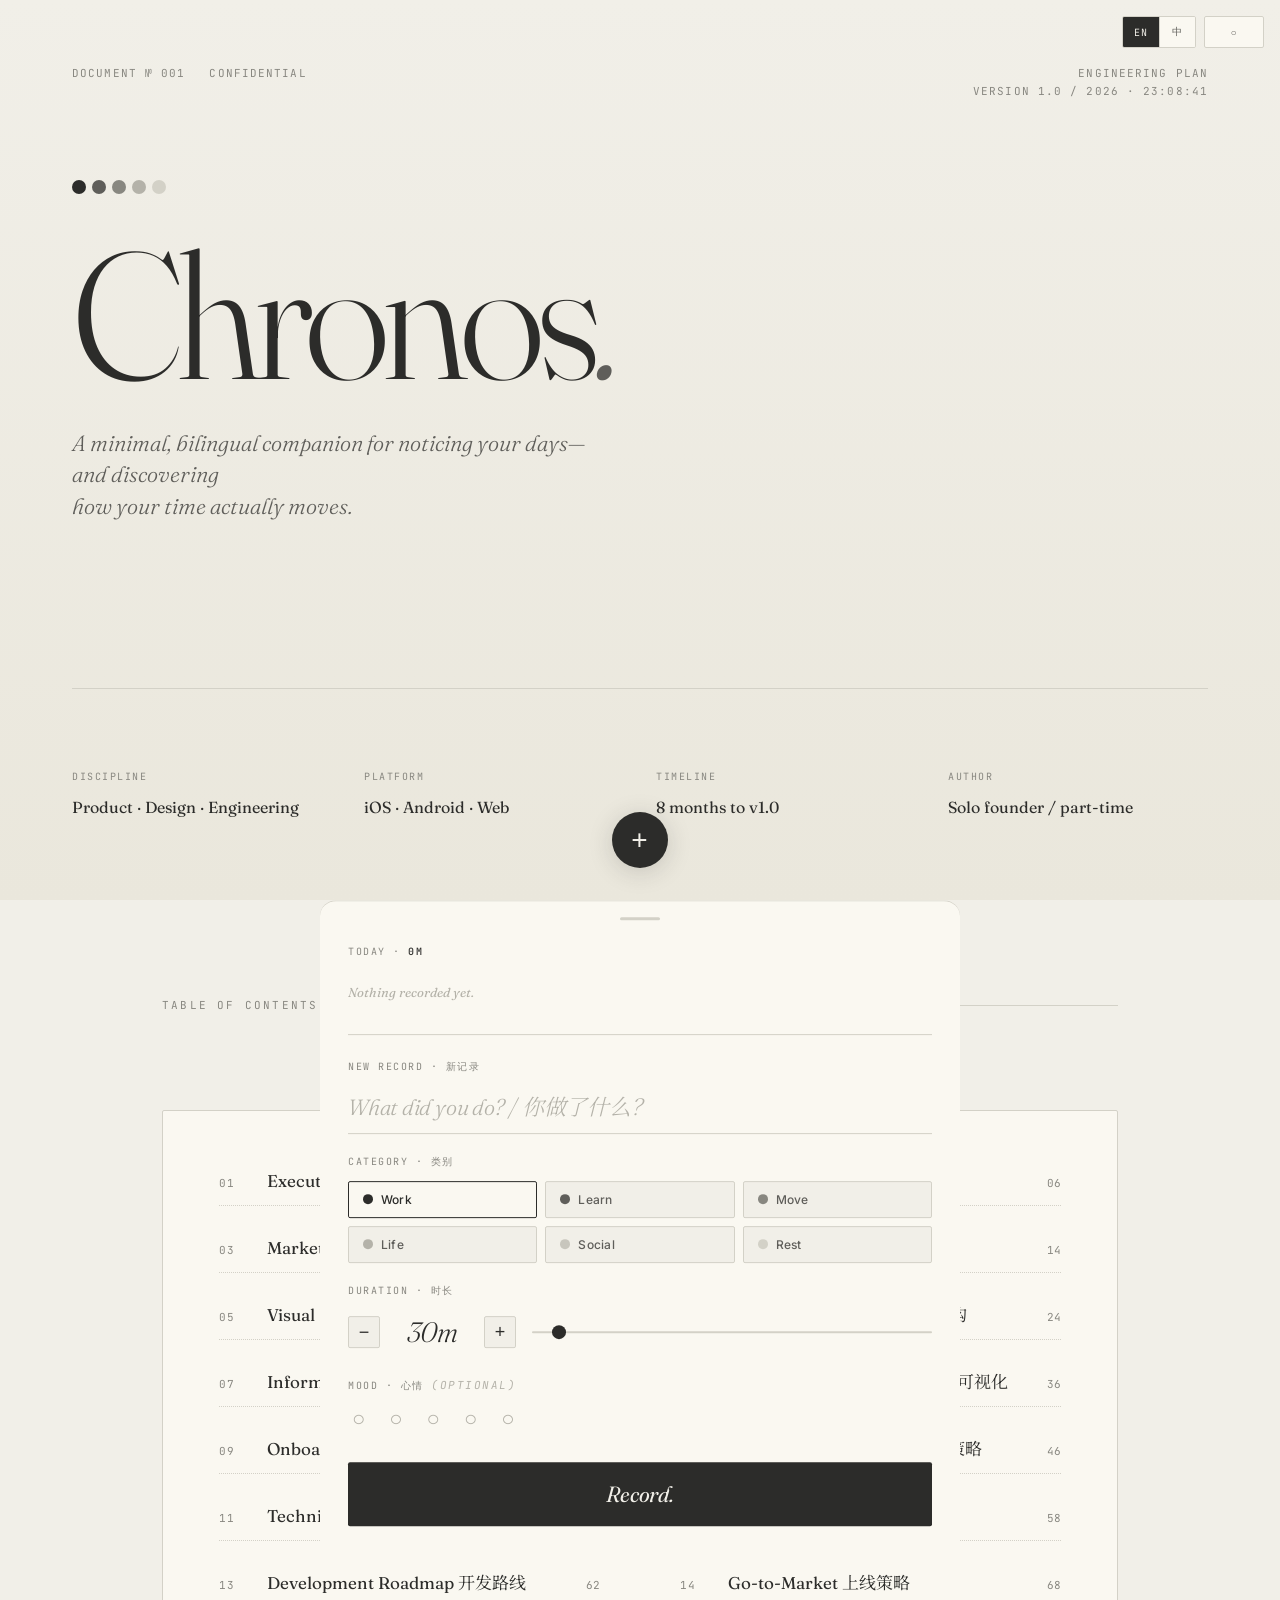
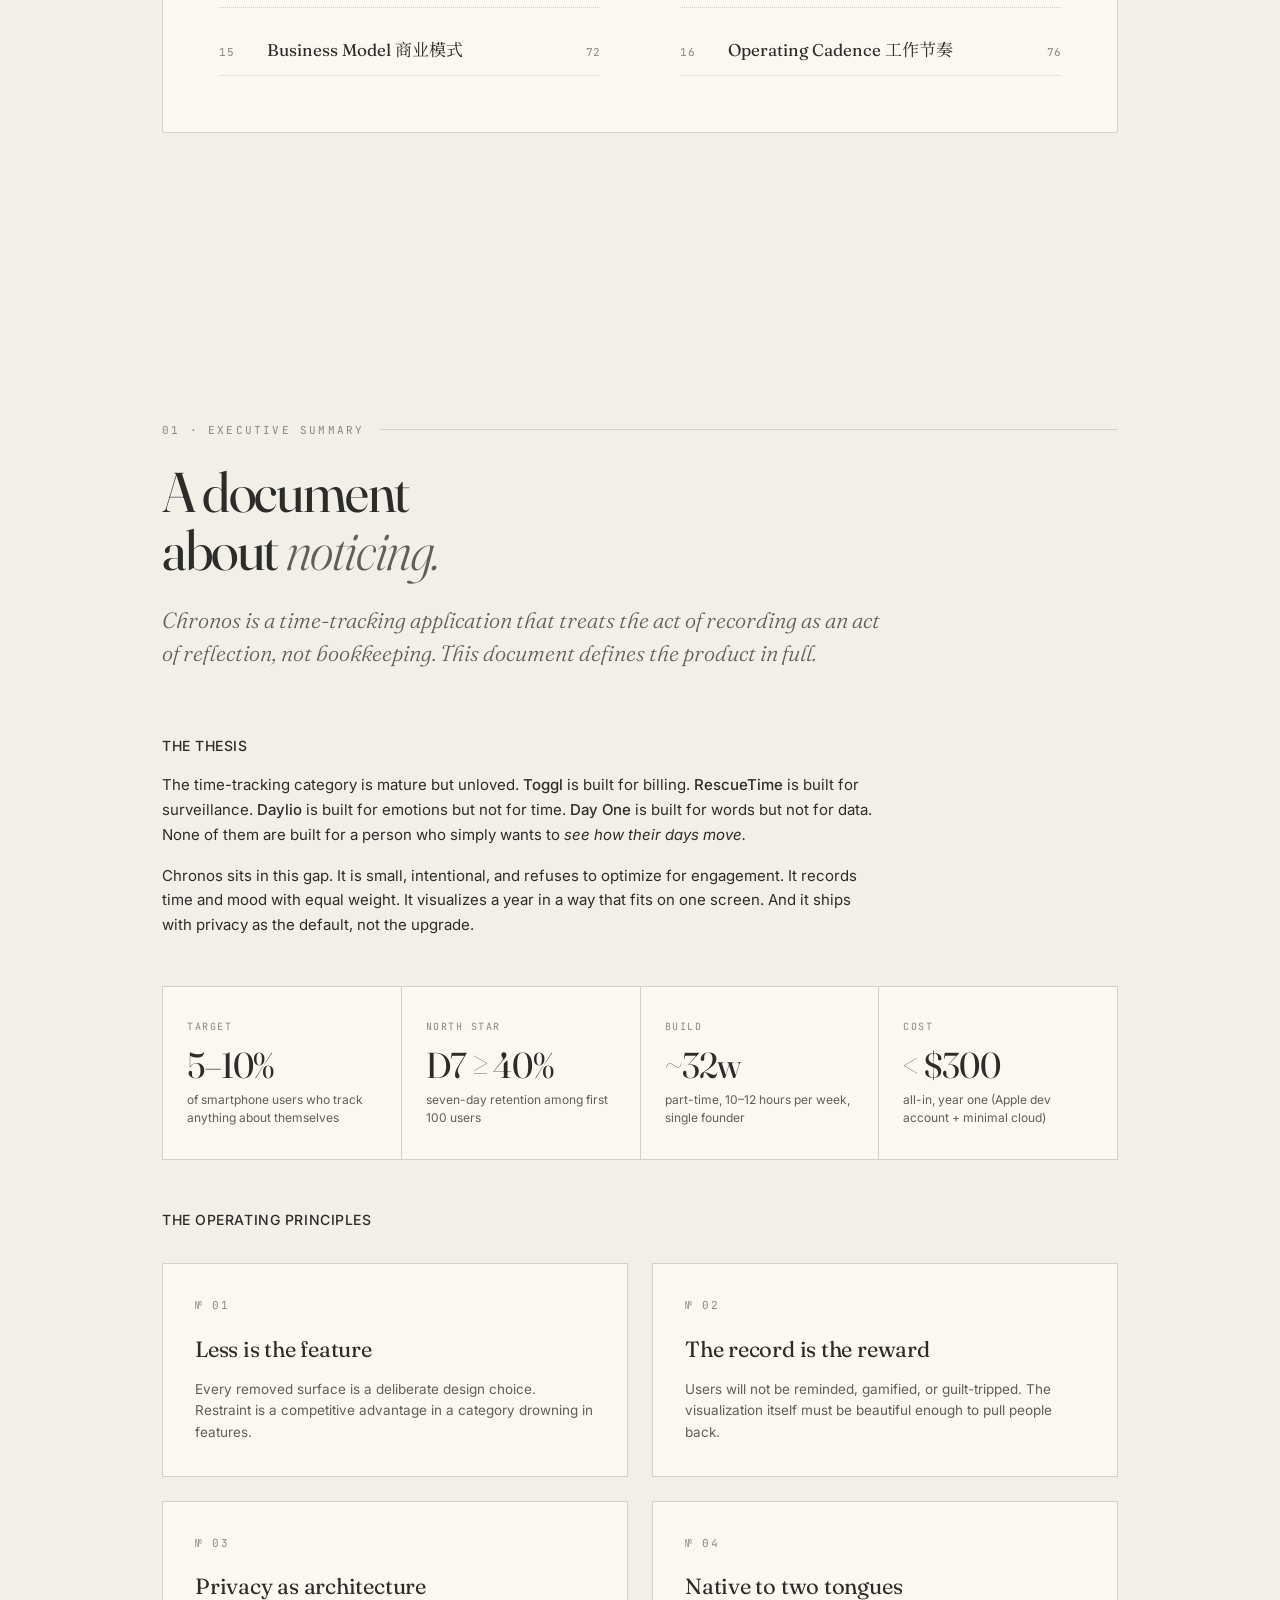
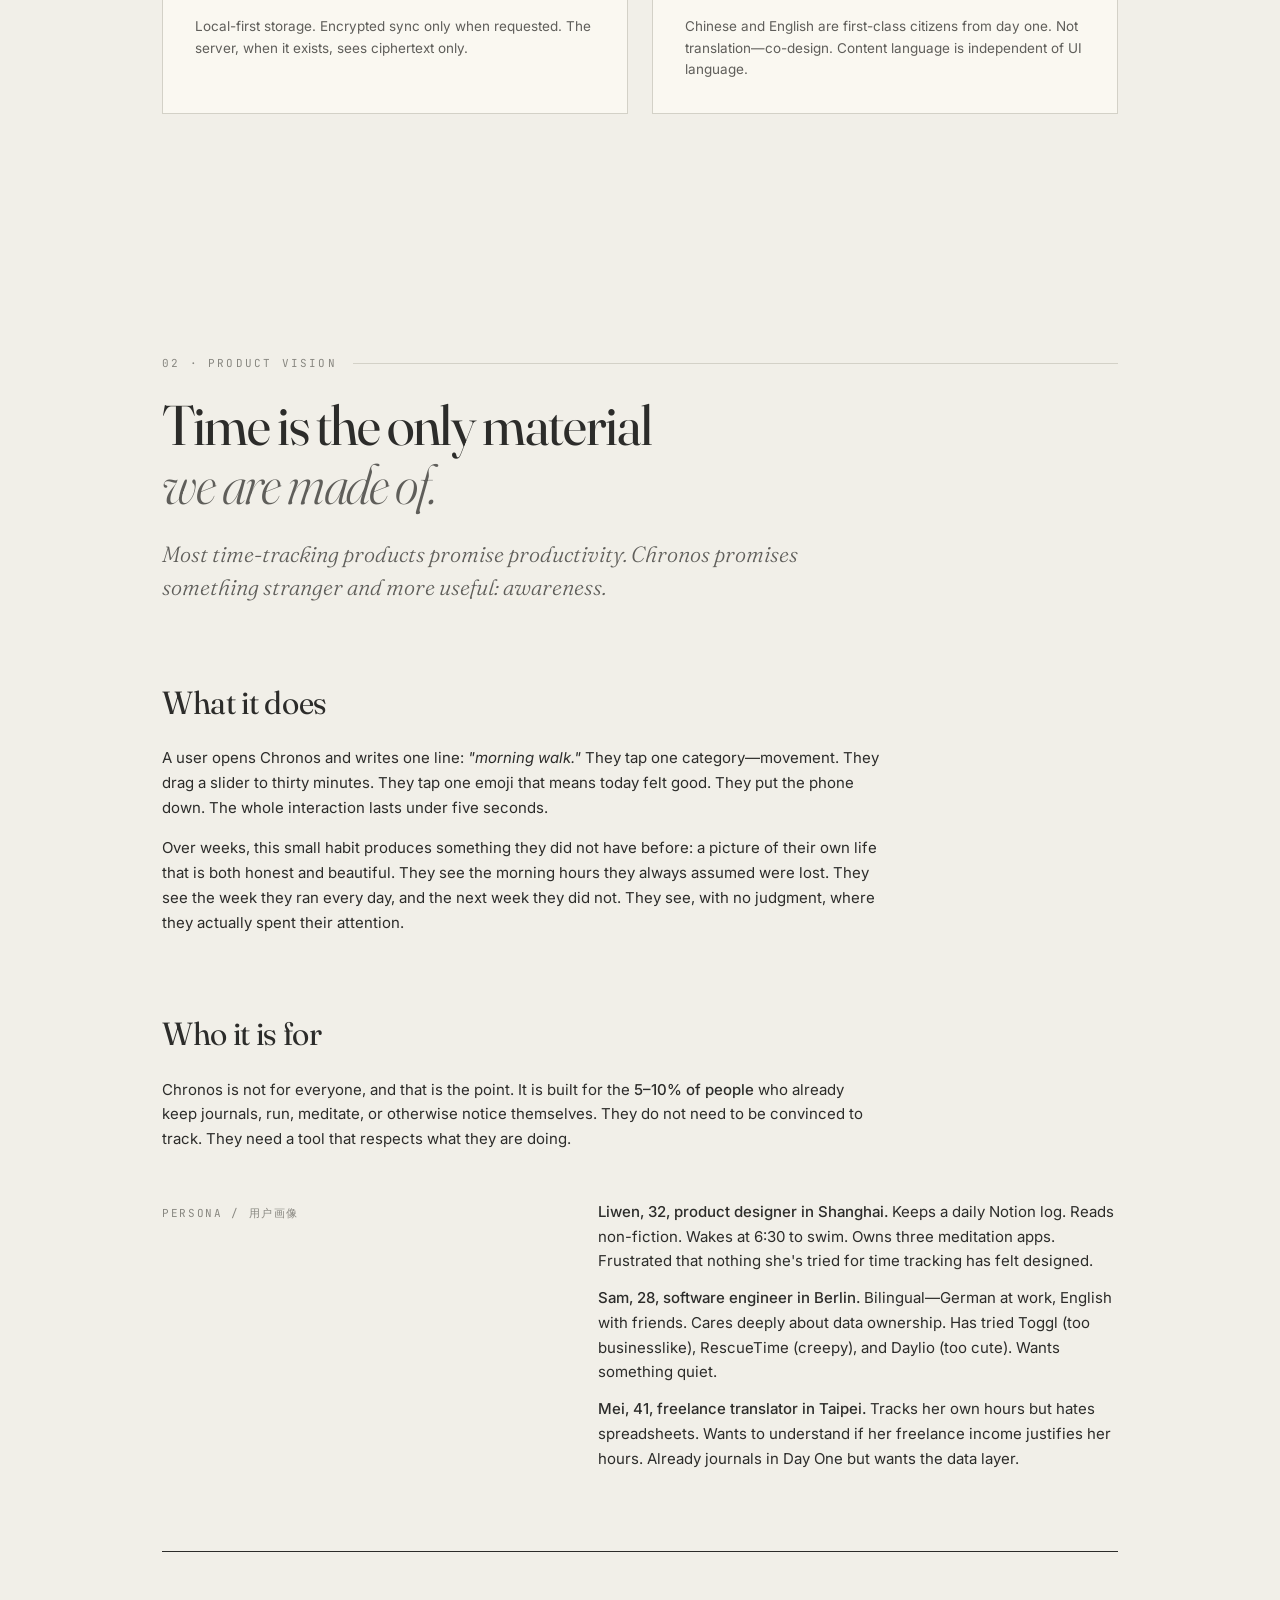
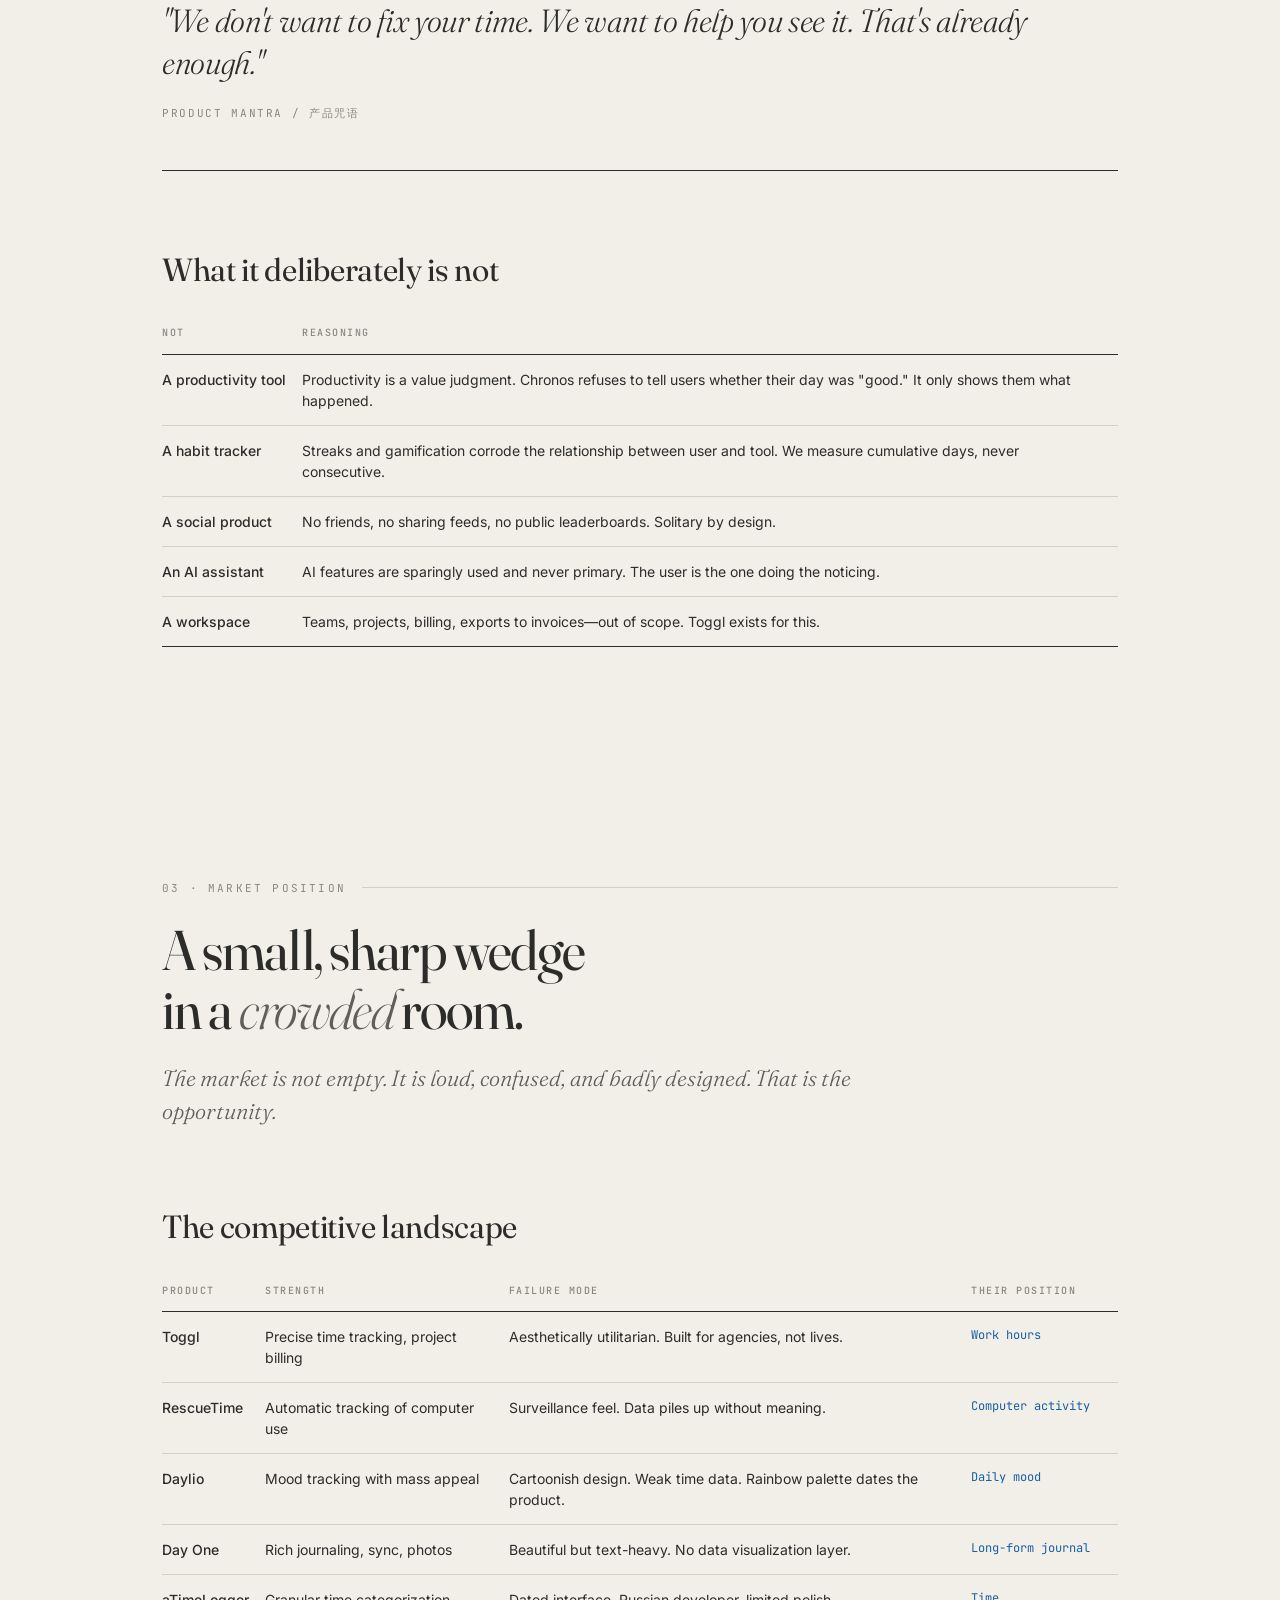
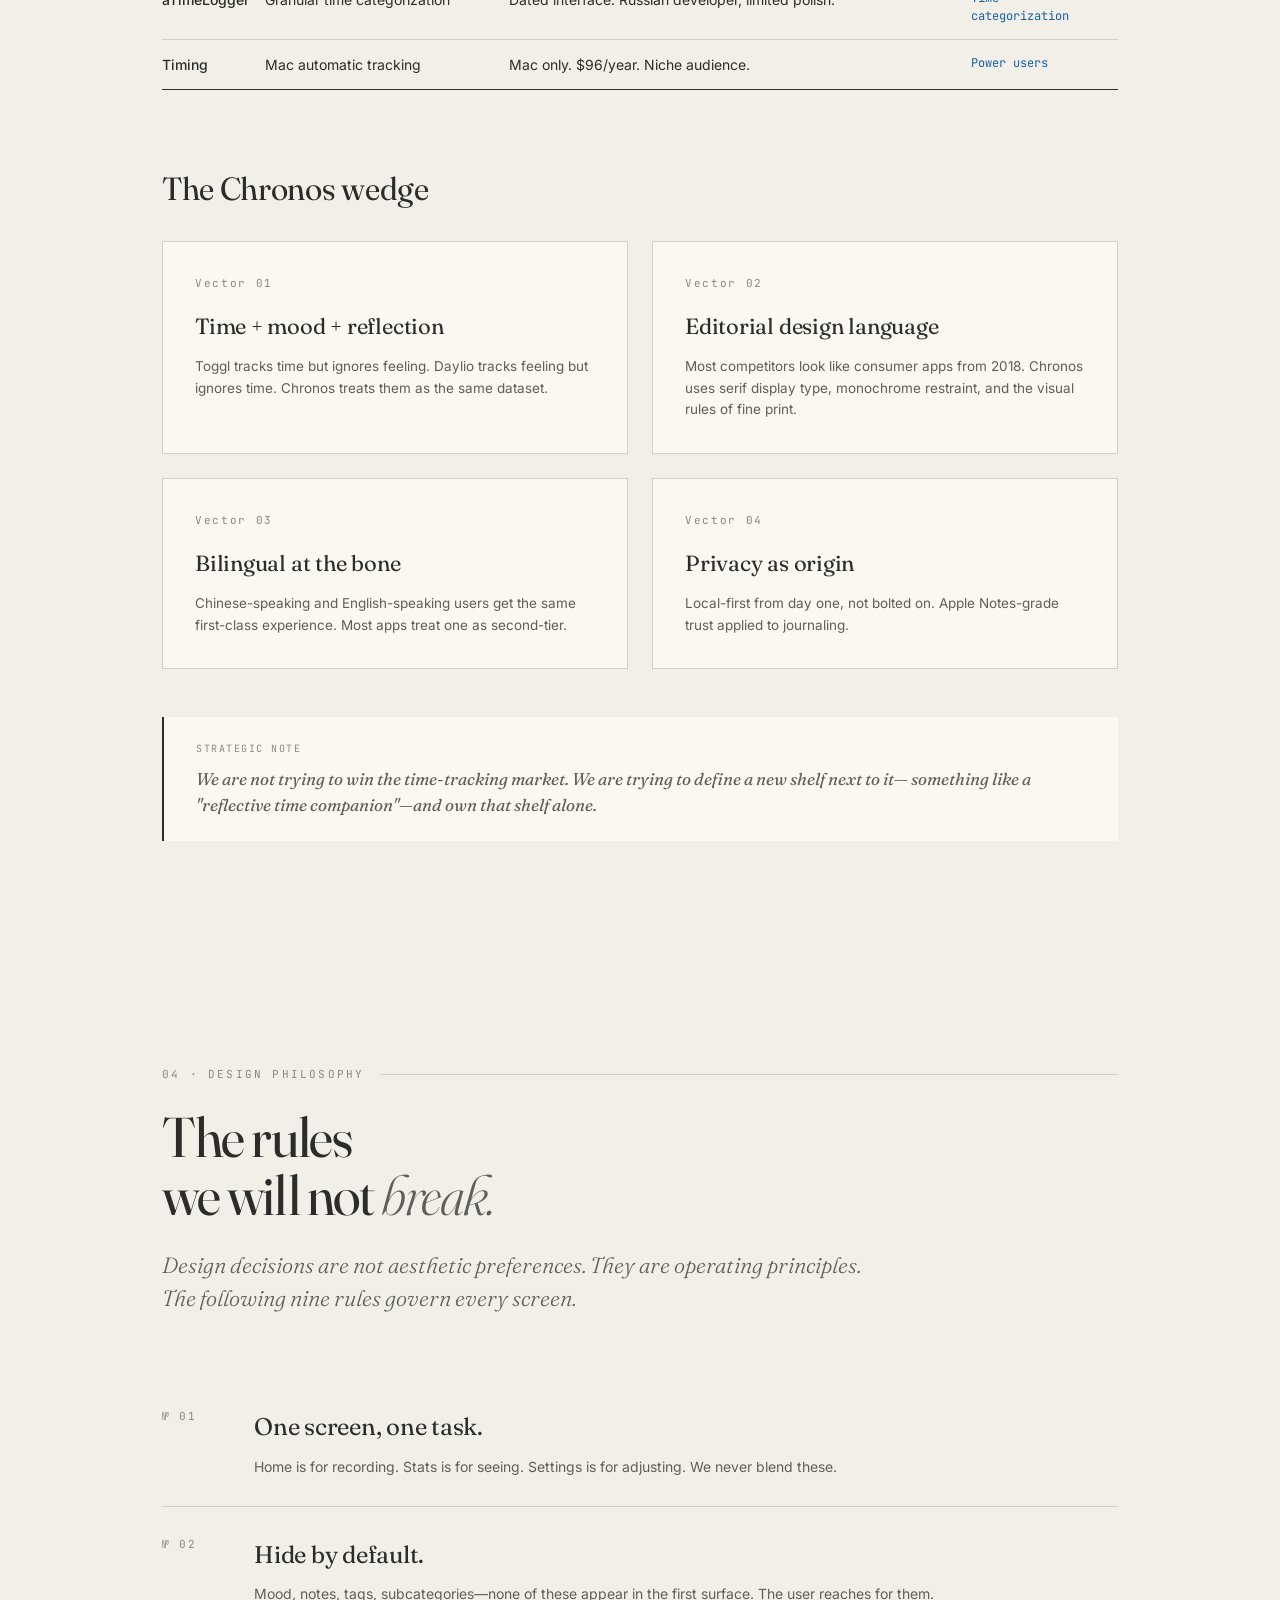
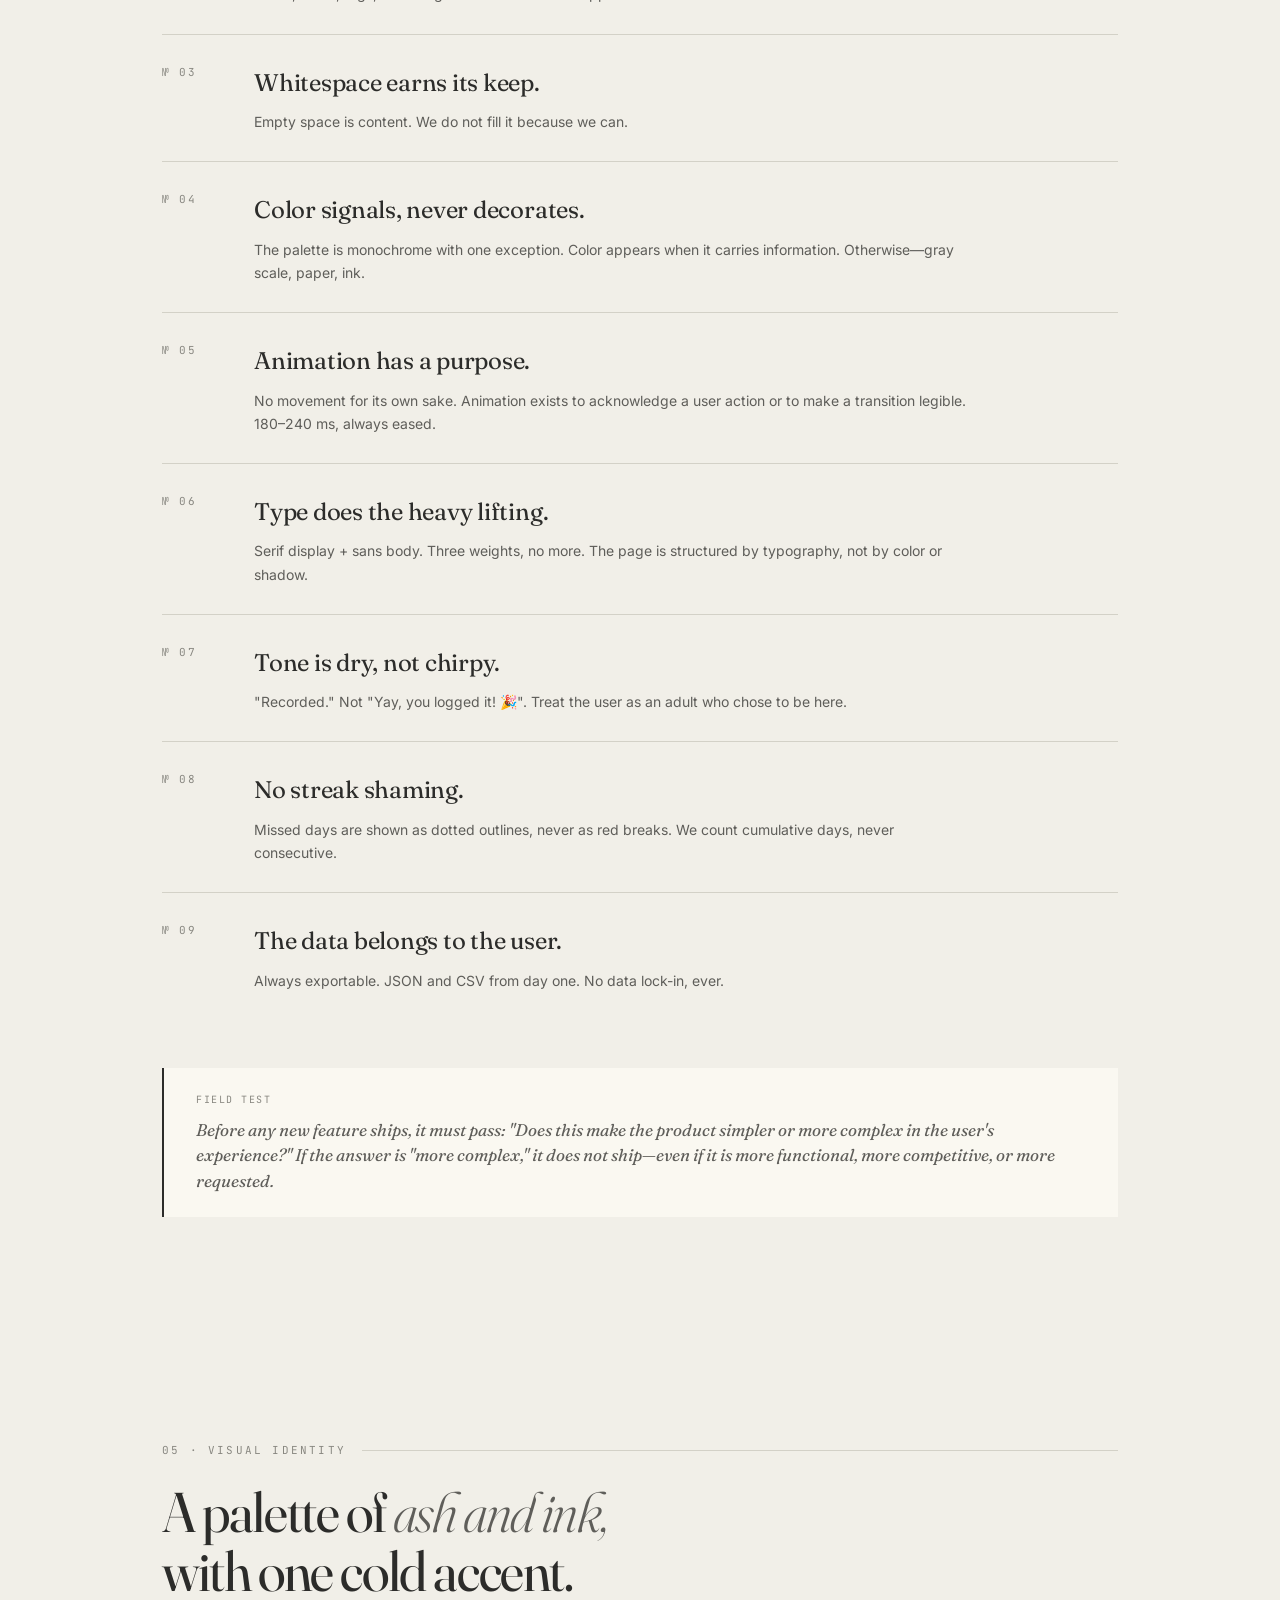
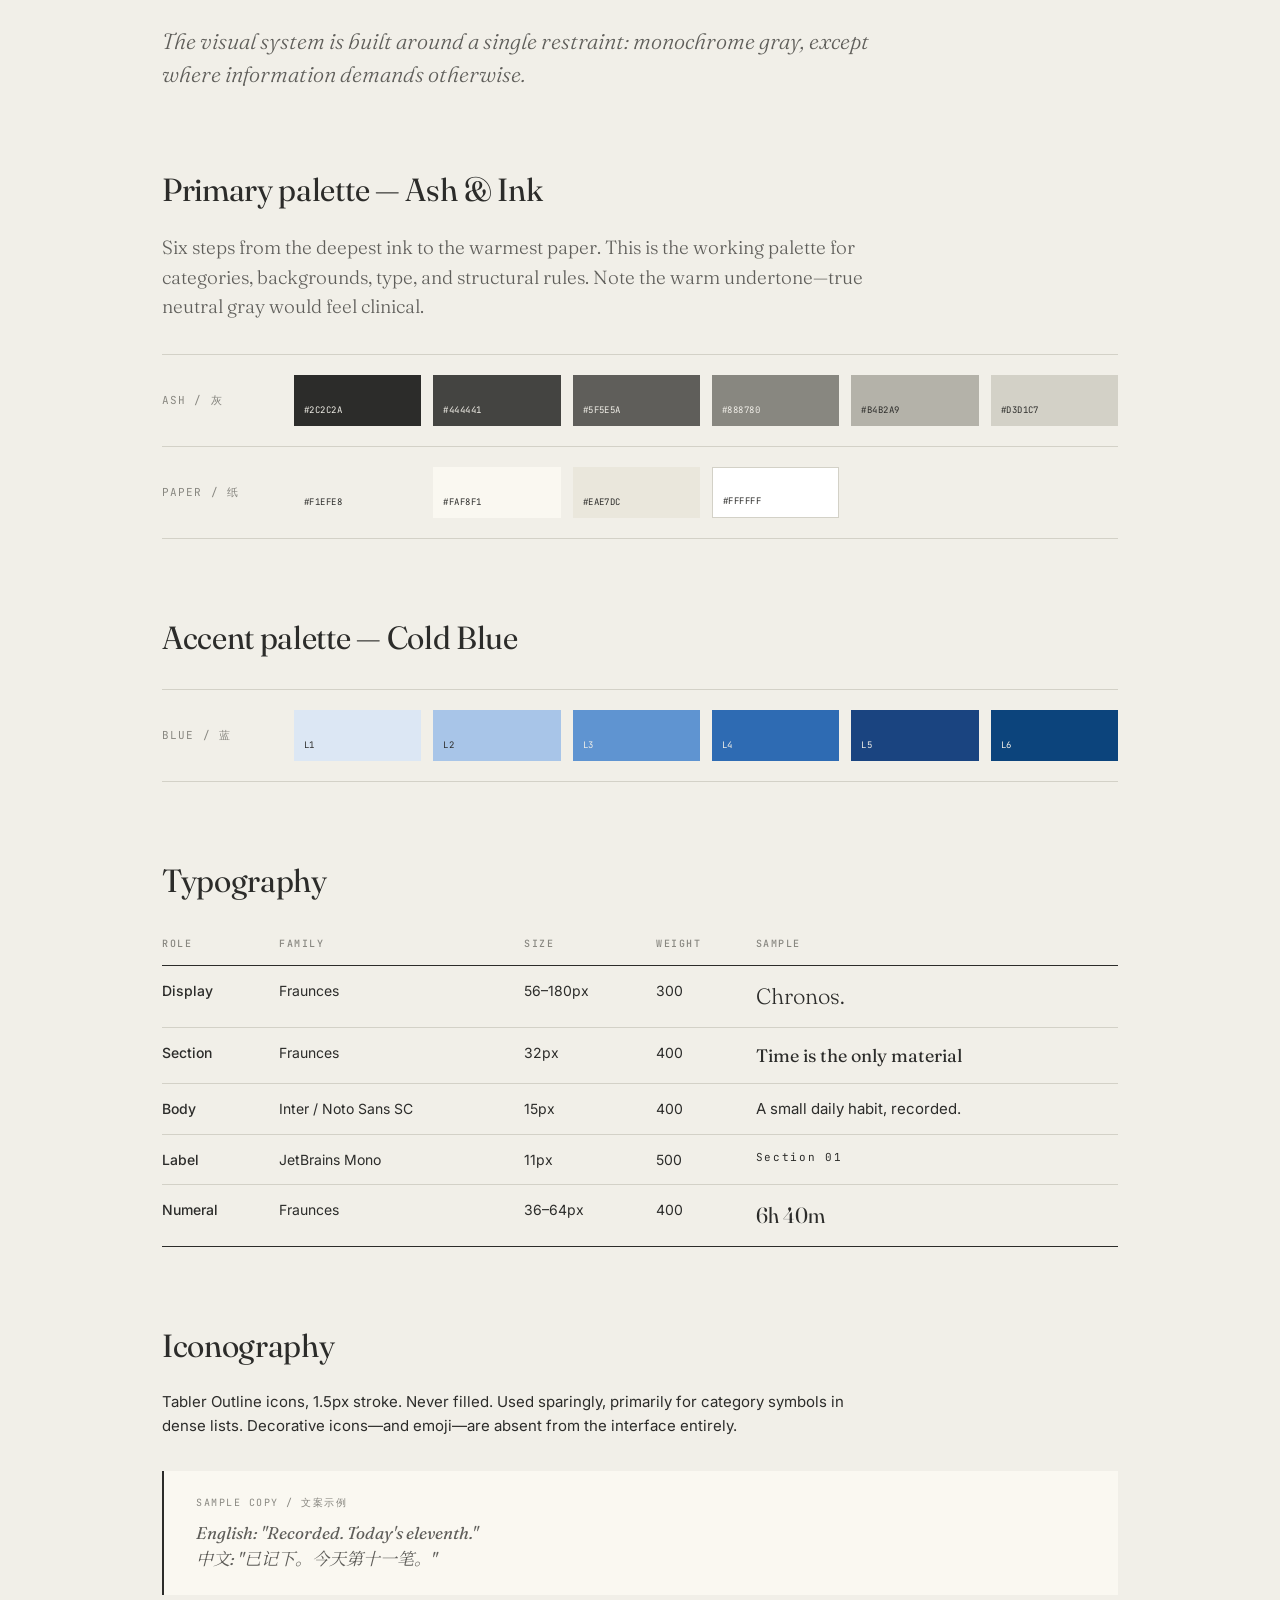
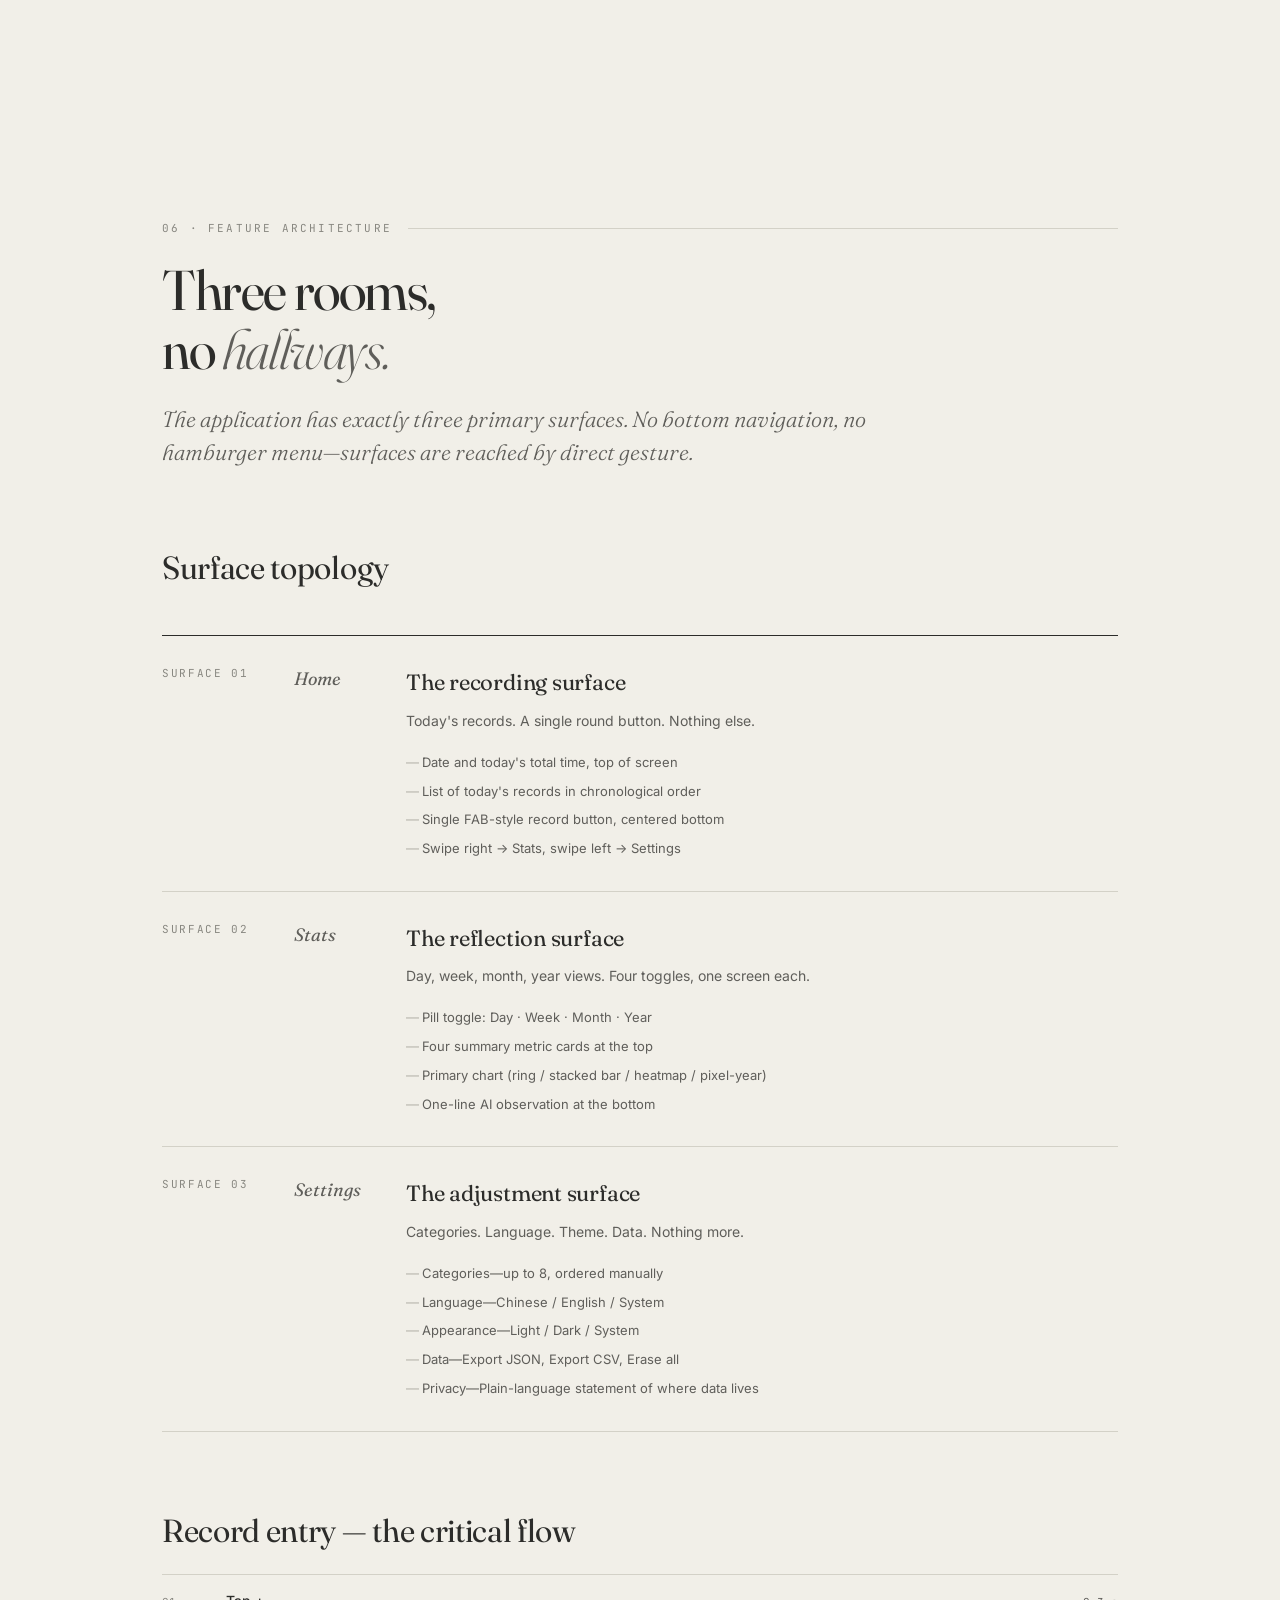
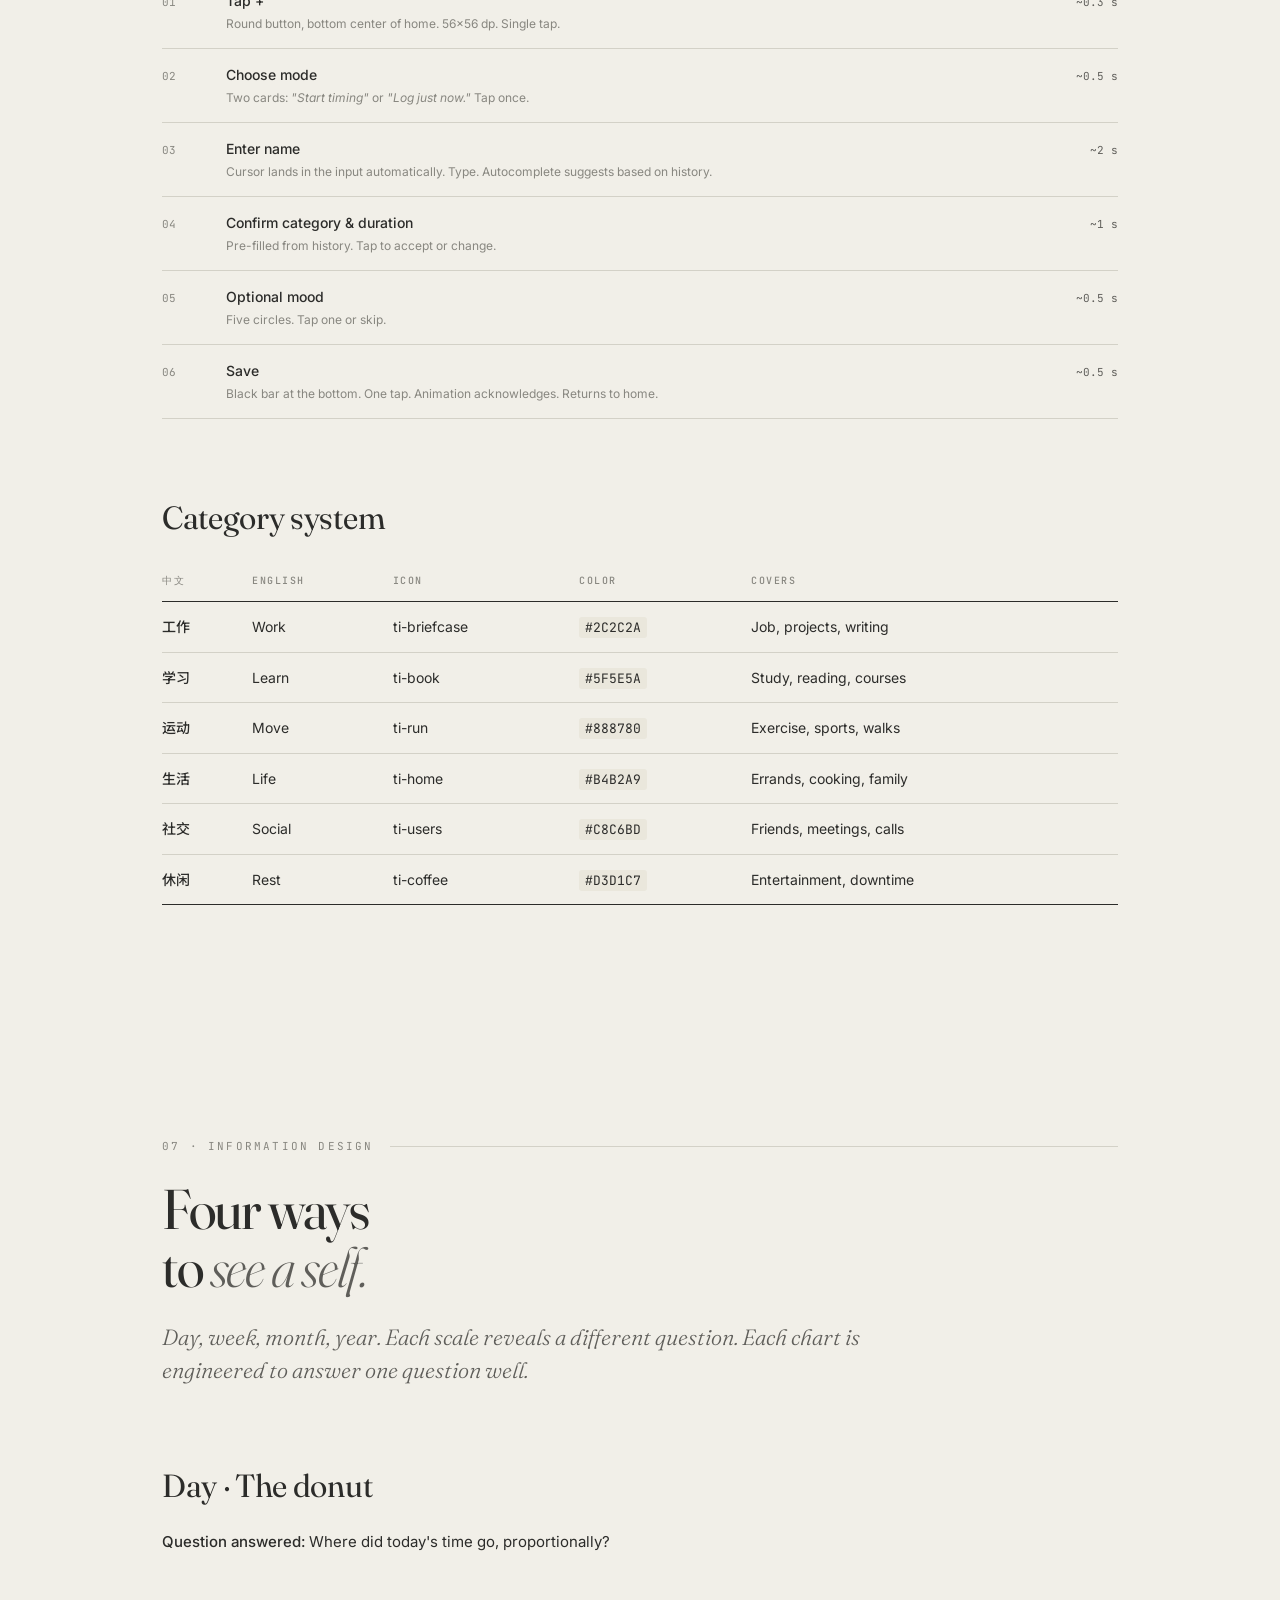
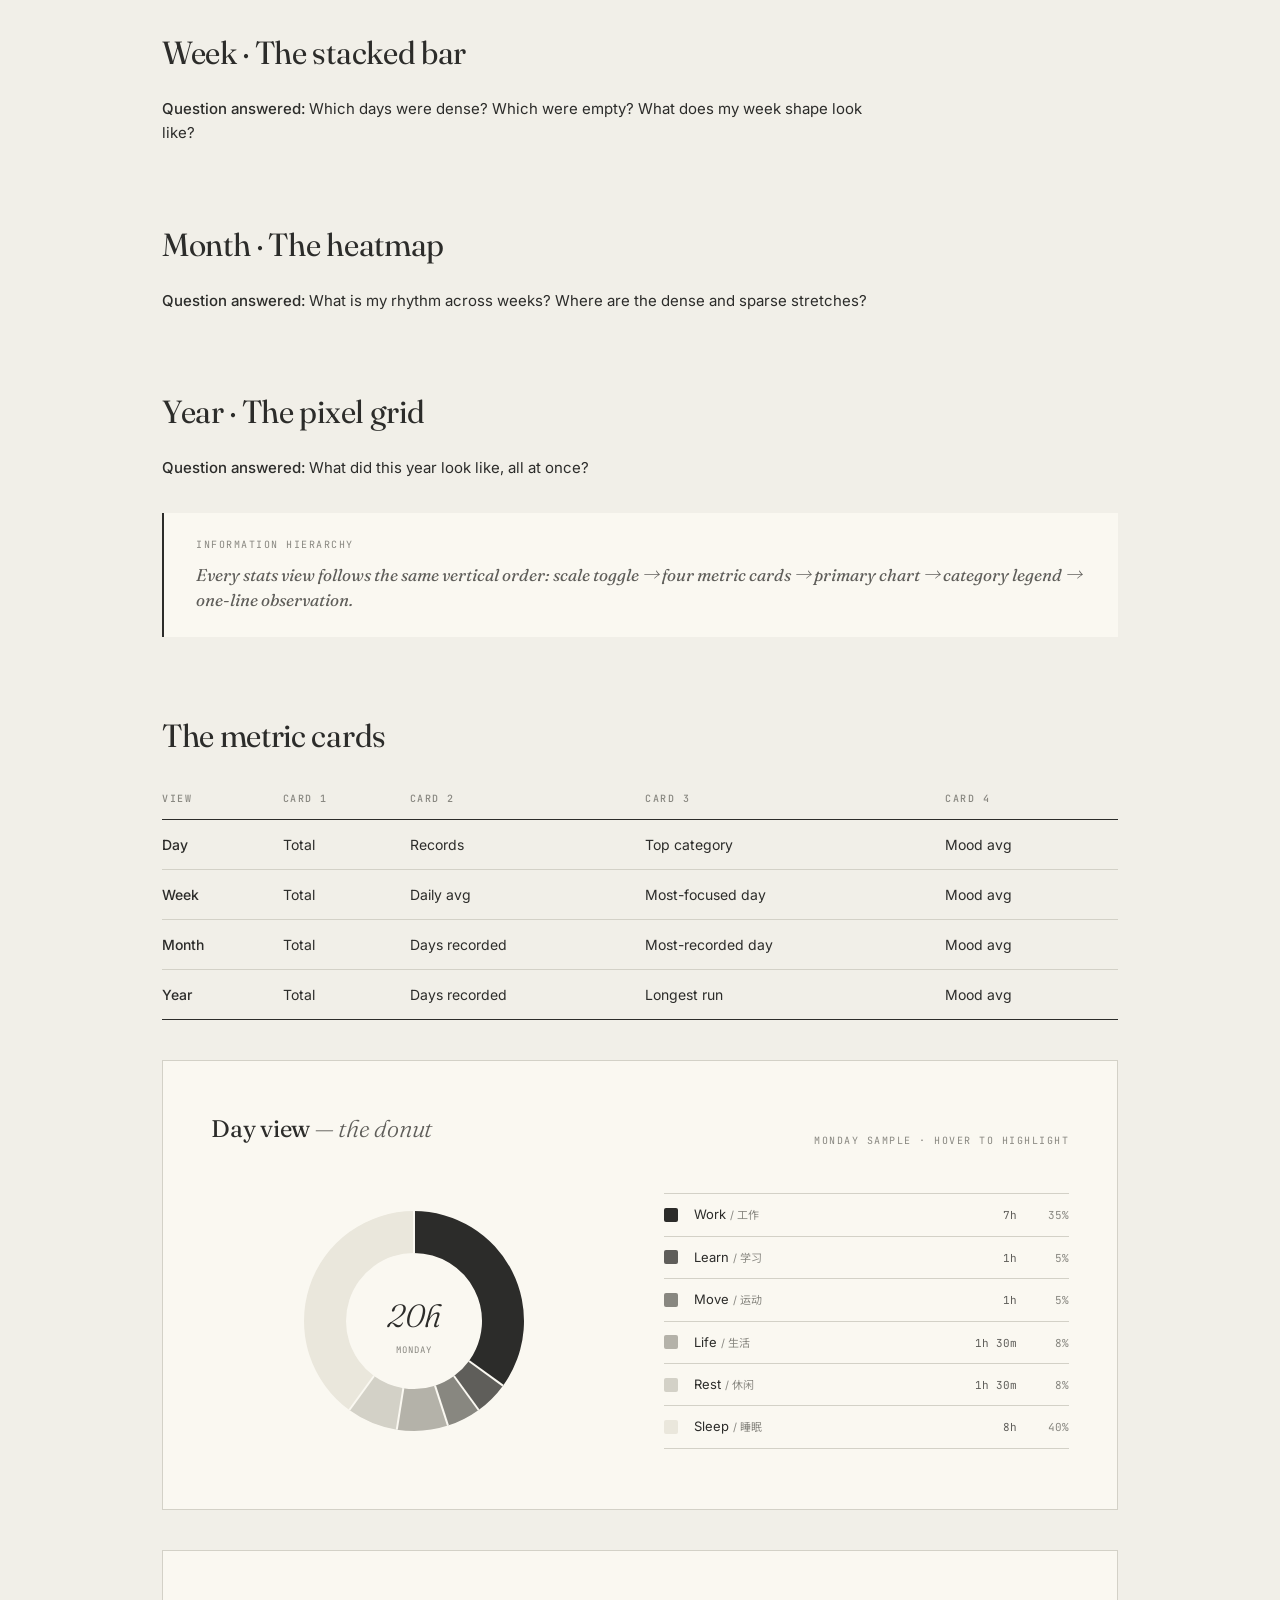
==== chronos.html @ 878e3fd8 "Fix language toggle; add functional time recording system Language toggle: - Replace onclick attribu" ====
<!DOCTYPE html>
<html lang="zh-CN">
<head>
<meta charset="UTF-8">
<meta name="viewport" content="width=device-width, initial-scale=1.0">
<title>Chronos · Engineering Plan</title>
<link rel="preconnect" href="https://fonts.googleapis.com">
<link rel="preconnect" href="https://fonts.gstatic.com" crossorigin>
<link href="https://fonts.googleapis.com/css2?family=Fraunces:ital,opsz,wght@0,9..144,300;0,9..144,400;0,9..144,500;0,9..144,600;1,9..144,300&family=Inter:wght@300;400;500;600&family=JetBrains+Mono:wght@400;500&family=Noto+Serif+SC:wght@300;400;500;600&family=Noto+Sans+SC:wght@300;400;500;600&display=swap" rel="stylesheet">
<style>
:root {
  --bg: #F1EFE8;
  --bg-deep: #EAE7DC;
  --paper: #FAF8F1;
  --ink: #2C2C2A;
  --ink-soft: #5F5E5A;
  --ink-mute: #888780;
  --ink-faint: #B4B2A9;
  --rule: #D3D1C7;
  --accent-blue: #185FA5;
  --accent-blue-soft: #DCE7F4;
  --accent-blue-mid: #5F94D1;
  --accent-blue-deep: #0C447C;

  --cat-1: #2C2C2A;
  --cat-2: #5F5E5A;
  --cat-3: #888780;
  --cat-4: #B4B2A9;
  --cat-5: #C8C6BD;
  --cat-6: #D3D1C7;
  --cat-sleep: #EAE7DC;

  --serif: 'Fraunces', 'Noto Serif SC', Georgia, serif;
  --sans: 'Inter', 'Noto Sans SC', system-ui, sans-serif;
  --mono: 'JetBrains Mono', 'SF Mono', Menlo, monospace;

  --transition: background 0.4s ease, color 0.4s ease, border-color 0.4s ease;
}

:root.dark {
  --bg: #1A1A18;
  --bg-deep: #0E0E0D;
  --paper: #232321;
  --ink: #F1EFE8;
  --ink-soft: #B4B2A9;
  --ink-mute: #888780;
  --ink-faint: #5F5E5A;
  --rule: #3A3A37;
  --accent-blue: #5F94D1;
  --accent-blue-soft: #1A2D45;
  --accent-blue-mid: #5F94D1;
  --accent-blue-deep: #A8C5E8;

  --cat-1: #F1EFE8;
  --cat-2: #B4B2A9;
  --cat-3: #888780;
  --cat-4: #5F5E5A;
  --cat-5: #4A4A47;
  --cat-6: #3A3A37;
  --cat-sleep: #2A2A28;
}

* { box-sizing: border-box; margin: 0; padding: 0; }
html { scroll-behavior: smooth; }

body {
  background: var(--bg);
  color: var(--ink);
  font-family: var(--sans);
  font-weight: 400;
  line-height: 1.65;
  font-size: 15px;
  -webkit-font-smoothing: antialiased;
  -moz-osx-font-smoothing: grayscale;
  transition: var(--transition);
}

.cover, .page, .toc, .principle, .callout, .data-table th, .data-table td,
.metric, .pixel-stat, .river-section, .pixel-year-section, .donut-section,
.bar-section, .mirror-section, pre {
  transition: var(--transition);
}

::selection { background: var(--ink); color: var(--bg); }

/* ============================================================ */
/* SCROLL PROGRESS */
/* ============================================================ */

#scroll-progress {
  position: fixed;
  top: 0; left: 0;
  height: 2px;
  width: 0%;
  background: var(--ink);
  z-index: 1000;
  transition: width 0.1s linear;
}

/* ============================================================ */
/* SCROLL REVEAL */
/* ============================================================ */

.reveal {
  opacity: 0;
  transform: translateY(28px);
  transition: opacity 0.7s cubic-bezier(0.22, 1, 0.36, 1),
              transform 0.7s cubic-bezier(0.22, 1, 0.36, 1);
}

.reveal.visible {
  opacity: 1;
  transform: translateY(0);
}

/* ============================================================ */
/* COVER */
/* ============================================================ */

.cover {
  min-height: 100vh;
  padding: 64px 72px 80px;
  display: flex;
  flex-direction: column;
  position: relative;
  background: linear-gradient(180deg, var(--bg) 0%, var(--bg-deep) 100%);
  overflow: hidden;
}

.cover-header {
  display: flex;
  justify-content: space-between;
  align-items: flex-start;
  font-family: var(--mono);
  font-size: 11px;
  letter-spacing: 0.1em;
  color: var(--ink-mute);
  text-transform: uppercase;
}

.cover-header .left { display: flex; gap: 24px; }
.cover-header .right { text-align: right; }

/* Live clock */
#live-clock {
  font-family: var(--mono);
  font-size: 11px;
  letter-spacing: 0.1em;
  color: var(--ink-mute);
  text-transform: uppercase;
}

.cover-mark {
  display: flex;
  gap: 6px;
  margin-top: 80px;
  align-items: center;
}

.cover-mark .dot {
  width: 14px; height: 14px; border-radius: 50%;
  animation: pulse-dot 3s ease-in-out infinite;
}
.cover-mark .dot:nth-child(1) { background: #2C2C2A; animation-delay: 0s; }
.cover-mark .dot:nth-child(2) { background: #5F5E5A; animation-delay: 0.15s; }
.cover-mark .dot:nth-child(3) { background: #888780; animation-delay: 0.30s; }
.cover-mark .dot:nth-child(4) { background: #B4B2A9; animation-delay: 0.45s; }
.cover-mark .dot:nth-child(5) { background: #D3D1C7; animation-delay: 0.60s; }

@keyframes pulse-dot {
  0%, 100% { transform: scale(1); opacity: 1; }
  50% { transform: scale(1.35); opacity: 0.7; }
}

.cover-title {
  font-family: var(--serif);
  font-size: clamp(72px, 14vw, 180px);
  font-weight: 300;
  line-height: 0.9;
  letter-spacing: -0.04em;
  margin-top: 40px;
  font-variation-settings: "opsz" 144;
}

.cover-title em {
  font-style: italic;
  font-weight: 300;
  color: var(--ink-soft);
}

.cover-subtitle {
  font-family: var(--serif);
  font-size: 22px;
  font-weight: 300;
  font-style: italic;
  color: var(--ink-soft);
  margin-top: 32px;
  max-width: 540px;
  line-height: 1.45;
}

.cover-meta {
  margin-top: auto;
  padding-top: 80px;
  display: grid;
  grid-template-columns: repeat(4, 1fr);
  gap: 32px;
  border-top: 0.5px solid var(--rule);
}

.cover-meta-item .label {
  font-family: var(--mono);
  font-size: 10px;
  letter-spacing: 0.15em;
  color: var(--ink-mute);
  text-transform: uppercase;
  margin-bottom: 8px;
}

.cover-meta-item .value {
  font-family: var(--serif);
  font-size: 16px;
  font-weight: 400;
  color: var(--ink);
}

/* ============================================================ */
/* GLOBAL */
/* ============================================================ */

.page {
  padding: 96px 72px;
  max-width: 1100px;
  margin: 0 auto;
  position: relative;
}

.section-number {
  font-family: var(--mono);
  font-size: 11px;
  letter-spacing: 0.2em;
  color: var(--ink-mute);
  text-transform: uppercase;
  margin-bottom: 24px;
  display: flex;
  align-items: center;
  gap: 16px;
}

.section-number::after {
  content: "";
  flex: 1;
  height: 0.5px;
  background: var(--rule);
}

h1.section-title {
  font-family: var(--serif);
  font-size: 56px;
  font-weight: 400;
  line-height: 1.05;
  letter-spacing: -0.025em;
  margin-bottom: 24px;
  font-variation-settings: "opsz" 96;
}

h1.section-title em {
  font-style: italic;
  font-weight: 300;
  color: var(--ink-soft);
}

.section-lede {
  font-family: var(--serif);
  font-size: 22px;
  font-weight: 300;
  line-height: 1.5;
  color: var(--ink-soft);
  margin-bottom: 64px;
  max-width: 720px;
  font-style: italic;
}

h2 {
  font-family: var(--serif);
  font-size: 32px;
  font-weight: 400;
  line-height: 1.2;
  letter-spacing: -0.01em;
  margin: 80px 0 24px;
  font-variation-settings: "opsz" 72;
}

h3 {
  font-family: var(--sans);
  font-size: 14px;
  font-weight: 500;
  letter-spacing: 0.04em;
  text-transform: uppercase;
  color: var(--ink);
  margin: 40px 0 16px;
}

h4 {
  font-family: var(--sans);
  font-size: 15px;
  font-weight: 500;
  margin: 24px 0 12px;
}

p {
  margin-bottom: 16px;
  max-width: 720px;
}

p.lede {
  font-family: var(--serif);
  font-size: 19px;
  font-weight: 300;
  line-height: 1.55;
  color: var(--ink-soft);
  margin-bottom: 32px;
  max-width: 720px;
}

strong { font-weight: 500; color: var(--ink); }
em { font-style: italic; }

a { color: var(--accent-blue); text-decoration: none; border-bottom: 0.5px solid currentColor; }
a:hover { color: var(--accent-blue-deep); }

code {
  font-family: var(--mono);
  font-size: 13px;
  background: var(--bg-deep);
  padding: 2px 6px;
  border-radius: 3px;
  color: var(--ink);
}

/* ============================================================ */
/* TOC */
/* ============================================================ */

.toc {
  background: var(--paper);
  border: 0.5px solid var(--rule);
  border-radius: 2px;
  padding: 56px 56px;
  margin: 96px 0;
}

.toc-list {
  list-style: none;
  display: grid;
  grid-template-columns: 1fr 1fr;
  gap: 28px 80px;
}

.toc-list li {
  display: flex;
  align-items: baseline;
  gap: 16px;
  border-bottom: 0.5px dotted var(--rule);
  padding-bottom: 10px;
}

.toc-list .num {
  font-family: var(--mono);
  font-size: 11px;
  color: var(--ink-mute);
  letter-spacing: 0.1em;
  min-width: 32px;
}

.toc-list .title {
  font-family: var(--serif);
  font-size: 17px;
  font-weight: 400;
  flex: 1;
}

.toc-list .page {
  font-family: var(--mono);
  font-size: 11px;
  color: var(--ink-mute);
  padding: 0;
  max-width: none;
  margin: 0;
}

/* ============================================================ */
/* PULL QUOTE */
/* ============================================================ */

.pull-quote {
  margin: 64px 0;
  padding: 48px 0;
  border-top: 0.5px solid var(--ink);
  border-bottom: 0.5px solid var(--ink);
}

.pull-quote blockquote {
  font-family: var(--serif);
  font-size: 32px;
  font-weight: 300;
  line-height: 1.3;
  letter-spacing: -0.01em;
  font-style: italic;
  color: var(--ink);
  font-variation-settings: "opsz" 72;
}

.pull-quote cite {
  display: block;
  margin-top: 20px;
  font-family: var(--mono);
  font-size: 11px;
  letter-spacing: 0.15em;
  color: var(--ink-mute);
  text-transform: uppercase;
  font-style: normal;
}

/* ============================================================ */
/* DATA TABLE */
/* ============================================================ */

.data-table {
  width: 100%;
  border-collapse: collapse;
  margin: 24px 0 40px;
  font-size: 14px;
}

.data-table th {
  font-family: var(--mono);
  font-size: 10px;
  font-weight: 500;
  letter-spacing: 0.15em;
  text-transform: uppercase;
  color: var(--ink-mute);
  text-align: left;
  padding: 12px 16px 12px 0;
  border-bottom: 0.5px solid var(--ink);
}

.data-table td {
  padding: 14px 16px 14px 0;
  border-bottom: 0.5px solid var(--rule);
  vertical-align: top;
  line-height: 1.5;
}

.data-table tr:last-child td {
  border-bottom: 0.5px solid var(--ink);
}

.data-table td:first-child {
  font-weight: 500;
  white-space: nowrap;
}

.data-table .accent { color: var(--accent-blue); font-family: var(--mono); font-size: 12px; }

/* ============================================================ */
/* CALLOUT */
/* ============================================================ */

.callout {
  background: var(--paper);
  border-left: 2px solid var(--ink);
  padding: 24px 32px;
  margin: 32px 0;
  font-family: var(--serif);
  font-size: 17px;
  font-style: italic;
  line-height: 1.5;
  color: var(--ink-soft);
}

.callout .label {
  display: block;
  font-family: var(--mono);
  font-size: 10px;
  letter-spacing: 0.15em;
  text-transform: uppercase;
  font-style: normal;
  color: var(--ink-mute);
  margin-bottom: 10px;
}

/* ============================================================ */
/* PRINCIPLE CARDS */
/* ============================================================ */

.principles {
  display: grid;
  grid-template-columns: repeat(2, 1fr);
  gap: 24px;
  margin: 32px 0 48px;
}

.principle {
  background: var(--paper);
  border: 0.5px solid var(--rule);
  padding: 32px;
  position: relative;
  transition: border-color 0.25s, box-shadow 0.25s;
}

.principle:hover {
  border-color: var(--ink-mute);
  box-shadow: 0 4px 24px rgba(44,44,42,0.07);
}

.principle .num {
  font-family: var(--mono);
  font-size: 11px;
  color: var(--ink-mute);
  letter-spacing: 0.15em;
  margin-bottom: 16px;
}

.principle h4 {
  font-family: var(--serif);
  font-size: 22px;
  font-weight: 400;
  margin: 0 0 12px;
  letter-spacing: -0.01em;
}

.principle p {
  font-size: 13.5px;
  color: var(--ink-soft);
  line-height: 1.6;
  margin: 0;
}

/* ============================================================ */
/* TWO-COLUMN */
/* ============================================================ */

.two-col {
  display: grid;
  grid-template-columns: 1fr 1.4fr;
  gap: 64px;
  margin: 48px 0;
  align-items: start;
}

.two-col .label-col {
  font-family: var(--mono);
  font-size: 11px;
  letter-spacing: 0.15em;
  text-transform: uppercase;
  color: var(--ink-mute);
  padding-top: 4px;
}

/* ============================================================ */
/* COLOR PALETTE */
/* ============================================================ */

.palette {
  margin: 32px 0 48px;
}

.palette-row {
  display: grid;
  grid-template-columns: 100px 1fr;
  gap: 32px;
  padding: 20px 0;
  border-bottom: 0.5px solid var(--rule);
  align-items: center;
}

.palette-row:first-child { border-top: 0.5px solid var(--rule); }

.palette-row .name {
  font-family: var(--mono);
  font-size: 11px;
  color: var(--ink-mute);
  letter-spacing: 0.1em;
  text-transform: uppercase;
}

.palette-swatches {
  display: grid;
  grid-template-columns: repeat(6, 1fr);
  gap: 12px;
}

.swatch {
  aspect-ratio: 2.5 / 1;
  display: flex;
  align-items: flex-end;
  padding: 8px 10px;
  font-family: var(--mono);
  font-size: 9px;
  letter-spacing: 0.05em;
  cursor: pointer;
  transition: transform 0.2s;
}
.swatch:hover { transform: scale(1.04); }
.swatch.dark { color: var(--bg); }
.swatch.light { color: var(--ink); }

/* ============================================================ */
/* TIMELINE */
/* ============================================================ */

.timeline {
  margin: 48px 0;
  border-top: 0.5px solid var(--ink);
}

.timeline-row {
  display: grid;
  grid-template-columns: 100px 80px 1fr;
  gap: 32px;
  padding: 28px 0;
  border-bottom: 0.5px solid var(--rule);
}

.timeline-row .phase {
  font-family: var(--mono);
  font-size: 11px;
  letter-spacing: 0.15em;
  text-transform: uppercase;
  color: var(--ink-mute);
}

.timeline-row .duration {
  font-family: var(--serif);
  font-size: 18px;
  font-style: italic;
  color: var(--ink-soft);
}

.timeline-row .content h4 {
  font-family: var(--serif);
  font-size: 22px;
  font-weight: 400;
  margin: 0 0 8px;
  letter-spacing: -0.01em;
}

.timeline-row .content .summary {
  font-size: 14px;
  color: var(--ink-soft);
  margin: 0 0 16px;
}

.timeline-row .deliverables {
  list-style: none;
  font-size: 13px;
  color: var(--ink-soft);
  margin: 0;
}

.timeline-row .deliverables li {
  padding: 4px 0 4px 16px;
  position: relative;
  line-height: 1.6;
}

.timeline-row .deliverables li::before {
  content: "—";
  position: absolute;
  left: 0;
  color: var(--ink-faint);
}

/* ============================================================ */
/* METRICS */
/* ============================================================ */

.metrics {
  display: grid;
  grid-template-columns: repeat(4, 1fr);
  gap: 1px;
  background: var(--rule);
  border: 0.5px solid var(--rule);
  margin: 48px 0;
}

.metric {
  background: var(--paper);
  padding: 32px 24px;
}

.metric .label {
  font-family: var(--mono);
  font-size: 10px;
  letter-spacing: 0.15em;
  text-transform: uppercase;
  color: var(--ink-mute);
  margin-bottom: 12px;
}

.metric .value {
  font-family: var(--serif);
  font-size: 36px;
  font-weight: 400;
  line-height: 1;
  letter-spacing: -0.02em;
  margin-bottom: 8px;
  font-variation-settings: "opsz" 96;
}

.metric .desc {
  font-size: 12px;
  color: var(--ink-soft);
  line-height: 1.5;
}

/* ============================================================ */
/* FOOTNOTES & DECORATION */
/* ============================================================ */

.divider-ornament {
  display: flex;
  align-items: center;
  justify-content: center;
  margin: 80px 0;
  gap: 24px;
}

.divider-ornament::before,
.divider-ornament::after {
  content: "";
  flex: 1;
  max-width: 200px;
  height: 0.5px;
  background: var(--rule);
}

.divider-ornament .ornament {
  font-family: var(--serif);
  font-size: 24px;
  color: var(--ink-mute);
  font-style: italic;
  font-weight: 300;
}

.colophon {
  background: #1A1A18;
  color: #F1EFE8;
  padding: 96px 72px;
  margin-top: 96px;
}

.colophon .inner {
  max-width: 720px;
  margin: 0 auto;
}

.colophon h2 {
  color: #F1EFE8;
  font-style: italic;
  font-weight: 300;
  margin-bottom: 32px;
}

.colophon p {
  color: #B4B2A9;
  font-size: 14px;
  line-height: 1.7;
}

.colophon .signature {
  margin-top: 64px;
  padding-top: 32px;
  border-top: 0.5px solid #5F5E5A;
  font-family: var(--mono);
  font-size: 11px;
  letter-spacing: 0.15em;
  text-transform: uppercase;
  color: #5F5E5A;
  display: flex;
  justify-content: space-between;
}

/* ============================================================ */
/* TASK LIST  */
/* ============================================================ */

.task-list {
  list-style: none;
  margin: 24px 0 40px;
}

.task-list li {
  display: grid;
  grid-template-columns: 48px 1fr 80px;
  gap: 16px;
  padding: 14px 0;
  border-bottom: 0.5px solid var(--rule);
  font-size: 14px;
  align-items: baseline;
}

.task-list li:first-child { border-top: 0.5px solid var(--rule); }

.task-list .id {
  font-family: var(--mono);
  font-size: 11px;
  color: var(--ink-mute);
}

.task-list .name strong { color: var(--ink); }
.task-list .name small {
  display: block;
  font-size: 12px;
  color: var(--ink-mute);
  margin-top: 2px;
  font-weight: 400;
}

.task-list .effort {
  font-family: var(--mono);
  font-size: 11px;
  color: var(--ink-soft);
  text-align: right;
}

/* ============================================================ */
/* RIVER OF DAYS — LIVE VISUALIZATION */
/* ============================================================ */

.river-section {
  background: var(--paper);
  border: 0.5px solid var(--rule);
  padding: 56px;
  margin: 56px 0;
}

.river-header {
  display: flex;
  justify-content: space-between;
  align-items: flex-end;
  margin-bottom: 40px;
}

.river-header h3 {
  font-family: var(--serif);
  font-size: 28px;
  font-weight: 400;
  letter-spacing: -0.01em;
  margin: 0;
  text-transform: none;
}

.river-header .river-sub {
  font-family: var(--mono);
  font-size: 10px;
  letter-spacing: 0.15em;
  color: var(--ink-mute);
  text-transform: uppercase;
}

.river-legend {
  display: flex;
  gap: 20px;
  flex-wrap: wrap;
  margin-bottom: 24px;
}

.river-legend-item {
  display: flex;
  align-items: center;
  gap: 8px;
  font-family: var(--mono);
  font-size: 10px;
  letter-spacing: 0.1em;
  color: var(--ink-mute);
  text-transform: uppercase;
}

.river-legend-swatch {
  width: 24px;
  height: 8px;
  border-radius: 2px;
}

#river-canvas-wrap {
  position: relative;
  overflow: hidden;
}

#river-svg {
  width: 100%;
  height: auto;
  display: block;
}

/* tooltip */
#river-tooltip {
  position: fixed;
  background: var(--ink);
  color: var(--bg);
  font-family: var(--mono);
  font-size: 11px;
  letter-spacing: 0.05em;
  padding: 8px 14px;
  border-radius: 2px;
  pointer-events: none;
  opacity: 0;
  transition: opacity 0.15s;
  z-index: 999;
  white-space: nowrap;
}

/* ============================================================ */
/* PIXEL YEAR — LIVE VISUALIZATION */
/* ============================================================ */

.pixel-year-section {
  background: var(--paper);
  border: 0.5px solid var(--rule);
  padding: 56px;
  margin: 56px 0;
}

.pixel-year-header {
  display: flex;
  justify-content: space-between;
  align-items: flex-end;
  margin-bottom: 32px;
}

.pixel-year-header h3 {
  font-family: var(--serif);
  font-size: 28px;
  font-weight: 400;
  letter-spacing: -0.01em;
  margin: 0;
  text-transform: none;
}

#pixel-year-svg {
  width: 100%;
  height: auto;
  display: block;
  margin-bottom: 32px;
}

.pixel-stats {
  display: grid;
  grid-template-columns: repeat(4, 1fr);
  gap: 1px;
  background: var(--rule);
  border: 0.5px solid var(--rule);
}

.pixel-stat {
  background: var(--paper);
  padding: 24px 20px;
}

.pixel-stat .label {
  font-family: var(--mono);
  font-size: 10px;
  letter-spacing: 0.15em;
  text-transform: uppercase;
  color: var(--ink-mute);
  margin-bottom: 8px;
}

.pixel-stat .value {
  font-family: var(--serif);
  font-size: 28px;
  font-weight: 400;
  line-height: 1;
  letter-spacing: -0.02em;
  font-variation-settings: "opsz" 72;
}

/* ============================================================ */
/* DONUT CHART (Day view)                                        */
/* ============================================================ */

.donut-section, .bar-section, .mirror-section {
  background: var(--paper);
  border: 0.5px solid var(--rule);
  padding: 48px;
  margin: 40px 0;
}

.chart-header {
  display: flex;
  justify-content: space-between;
  align-items: flex-end;
  margin-bottom: 32px;
}

.chart-header h3 {
  font-family: var(--serif);
  font-size: 24px;
  font-weight: 400;
  letter-spacing: -0.01em;
  margin: 0;
  text-transform: none;
}

.chart-header .chart-sub {
  font-family: var(--mono);
  font-size: 10px;
  letter-spacing: 0.15em;
  color: var(--ink-mute);
  text-transform: uppercase;
}

.donut-wrap {
  display: grid;
  grid-template-columns: 1fr 1fr;
  gap: 48px;
  align-items: center;
}

#donut-svg {
  width: 100%;
  max-width: 280px;
  height: auto;
  margin: 0 auto;
  display: block;
}

.donut-legend {
  list-style: none;
  margin: 0;
}

.donut-legend li {
  display: grid;
  grid-template-columns: 18px 1fr auto auto;
  gap: 12px;
  align-items: baseline;
  padding: 10px 0;
  border-bottom: 0.5px solid var(--rule);
  font-size: 13px;
  cursor: pointer;
  transition: opacity 0.2s;
}

.donut-legend li:first-child { border-top: 0.5px solid var(--rule); }
.donut-legend li.dimmed { opacity: 0.3; }

.donut-legend .swatch-sq {
  width: 14px; height: 14px;
  border-radius: 2px;
  align-self: center;
}

.donut-legend .name {
  font-family: var(--sans);
  color: var(--ink);
}

.donut-legend .duration {
  font-family: var(--mono);
  font-size: 11px;
  color: var(--ink-soft);
}

.donut-legend .pct {
  font-family: var(--mono);
  font-size: 11px;
  color: var(--ink-mute);
  min-width: 40px;
  text-align: right;
}

/* ============================================================ */
/* STACKED BAR (Week view)                                       */
/* ============================================================ */

#bar-svg {
  width: 100%;
  height: auto;
  display: block;
}

/* ============================================================ */
/* MIRROR (Signature 02)                                         */
/* ============================================================ */

#mirror-svg {
  width: 100%;
  height: auto;
  display: block;
}

.mirror-headers {
  display: grid;
  grid-template-columns: 1fr 1fr;
  margin-bottom: 16px;
  font-family: var(--mono);
  font-size: 10px;
  letter-spacing: 0.15em;
  text-transform: uppercase;
  color: var(--ink-mute);
}

.mirror-headers .left { text-align: right; padding-right: 24px; }
.mirror-headers .right { text-align: left; padding-left: 24px; }

/* ============================================================ */
/* FIXED UI — TOGGLES + SECTION INDICATOR                        */
/* ============================================================ */

.fixed-controls {
  position: fixed;
  top: 16px;
  right: 16px;
  display: flex;
  gap: 8px;
  z-index: 900;
  font-family: var(--mono);
}

.ctrl-btn {
  background: var(--paper);
  border: 0.5px solid var(--rule);
  color: var(--ink-soft);
  font-family: var(--mono);
  font-size: 10px;
  letter-spacing: 0.12em;
  text-transform: uppercase;
  padding: 8px 12px;
  cursor: pointer;
  transition: all 0.2s;
  border-radius: 2px;
  min-width: 60px;
  text-align: center;
}

.ctrl-btn:hover {
  border-color: var(--ink);
  color: var(--ink);
}

.ctrl-btn.active {
  background: var(--ink);
  color: var(--bg);
  border-color: var(--ink);
}

.ctrl-segment {
  display: inline-flex;
  background: var(--paper);
  border: 0.5px solid var(--rule);
  border-radius: 2px;
  overflow: hidden;
}

.ctrl-segment .ctrl-btn {
  border: none;
  border-radius: 0;
  min-width: 36px;
  padding: 8px 10px;
}

.ctrl-segment .ctrl-btn + .ctrl-btn {
  border-left: 0.5px solid var(--rule);
}

#section-indicator {
  position: fixed;
  bottom: 16px;
  right: 16px;
  background: var(--paper);
  border: 0.5px solid var(--rule);
  padding: 10px 14px;
  font-family: var(--mono);
  font-size: 10px;
  letter-spacing: 0.12em;
  text-transform: uppercase;
  color: var(--ink-soft);
  z-index: 900;
  border-radius: 2px;
  opacity: 0;
  transform: translateY(8px);
  transition: opacity 0.3s, transform 0.3s, var(--transition);
  pointer-events: none;
  max-width: 240px;
}

#section-indicator.visible {
  opacity: 1;
  transform: translateY(0);
}

#section-indicator .num {
  color: var(--ink);
  font-weight: 500;
}

#section-indicator .sep {
  color: var(--ink-faint);
  margin: 0 6px;
}

@media (prefers-reduced-motion: reduce) {
  *, *::before, *::after {
    animation-duration: 0.01ms !important;
    transition-duration: 0.01ms !important;
  }
  .reveal { opacity: 1; transform: none; }
}

/* ============================================================ */
/* RESPONSIVE */
/* ============================================================ */

/* ============================================================ */
/* FAB + RECORDING PANEL                                         */
/* ============================================================ */

#fab {
  position: fixed;
  bottom: 32px;
  left: 50%;
  transform: translateX(-50%);
  width: 56px; height: 56px;
  border-radius: 50%;
  background: var(--ink);
  color: var(--bg);
  border: none;
  font-size: 28px;
  font-weight: 300;
  line-height: 1;
  cursor: pointer;
  z-index: 800;
  box-shadow: 0 4px 24px rgba(44,44,42,0.18);
  transition: transform 0.2s cubic-bezier(0.34,1.56,0.64,1), background 0.2s, box-shadow 0.2s;
  display: flex; align-items: center; justify-content: center;
}
#fab:hover { transform: translateX(-50%) scale(1.08); box-shadow: 0 6px 32px rgba(44,44,42,0.28); }
#fab.open { transform: translateX(-50%) rotate(45deg); }

#rec-overlay {
  position: fixed; inset: 0;
  background: rgba(44,44,42,0.3);
  z-index: 801;
  opacity: 0; pointer-events: none;
  transition: opacity 0.3s;
  backdrop-filter: blur(2px);
}
#rec-overlay.show { opacity: 1; pointer-events: all; }

#rec-panel {
  position: fixed;
  bottom: 0; left: 0; right: 0;
  z-index: 802;
  transform: translateY(100%);
  transition: transform 0.4s cubic-bezier(0.22,1,0.36,1);
  max-height: 92vh;
  overflow-y: auto;
  overscroll-behavior: contain;
}
#rec-panel.open { transform: translateY(0); }

#rec-panel-inner {
  background: var(--paper);
  border-top: 0.5px solid var(--rule);
  border-radius: 16px 16px 0 0;
  padding: 16px 28px 40px;
  max-width: 640px;
  margin: 0 auto;
  transition: var(--transition);
}

#rec-handle {
  width: 40px; height: 3px;
  background: var(--rule);
  border-radius: 2px;
  margin: 0 auto 24px;
}

#rec-today {
  border-bottom: 0.5px solid var(--rule);
  margin-bottom: 24px;
  padding-bottom: 20px;
}
#rec-today-header {
  display: flex;
  justify-content: space-between;
  align-items: baseline;
  margin-bottom: 12px;
}
#rec-today-label {
  font-family: var(--mono);
  font-size: 10px;
  letter-spacing: 0.15em;
  text-transform: uppercase;
  color: var(--ink-mute);
}
#rec-today-count {
  font-family: var(--mono);
  font-size: 10px;
  color: var(--ink-faint);
}
#rec-today-list {
  list-style: none;
  margin: 0; padding: 0;
  max-height: 160px;
  overflow-y: auto;
}
.rec-entry {
  display: grid;
  grid-template-columns: 10px 1fr auto auto;
  gap: 10px;
  align-items: center;
  padding: 8px 0;
  border-bottom: 0.5px solid var(--rule);
  font-size: 13px;
}
.rec-entry:last-child { border-bottom: none; }
.rec-entry-dot {
  width: 8px; height: 8px; border-radius: 50%;
  flex-shrink: 0;
}
.rec-entry-name { color: var(--ink); font-weight: 400; }
.rec-entry-dur {
  font-family: var(--mono); font-size: 11px; color: var(--ink-mute);
}
.rec-entry-mood {
  font-size: 10px; color: var(--ink-faint);
}

#rec-form { }

.rec-section-label {
  font-family: var(--mono);
  font-size: 10px;
  letter-spacing: 0.15em;
  text-transform: uppercase;
  color: var(--ink-mute);
  margin: 20px 0 10px;
}
.rec-section-label:first-child { margin-top: 0; }

#rec-name-wrap { position: relative; }
#rec-name {
  width: 100%;
  font-family: var(--serif);
  font-size: 22px;
  font-weight: 300;
  font-style: italic;
  background: transparent;
  border: none;
  border-bottom: 1px solid var(--rule);
  color: var(--ink);
  padding: 8px 0 12px;
  outline: none;
  caret-color: var(--ink);
  letter-spacing: -0.01em;
  transition: border-color 0.2s;
}
#rec-name:focus { border-bottom-color: var(--ink); }
#rec-name::placeholder { color: var(--ink-faint); }

#rec-autocomplete {
  list-style: none; margin: 0; padding: 0;
  position: absolute; top: 100%; left: 0; right: 0;
  background: var(--paper);
  border: 0.5px solid var(--rule);
  border-top: none;
  z-index: 10;
  max-height: 160px; overflow-y: auto;
}
#rec-autocomplete li {
  padding: 10px 14px;
  font-family: var(--serif);
  font-size: 16px;
  font-style: italic;
  cursor: pointer;
  display: flex; align-items: center; gap: 10px;
  color: var(--ink-soft);
  transition: background 0.1s;
}
#rec-autocomplete li:hover, #rec-autocomplete li.ac-active {
  background: var(--bg);
  color: var(--ink);
}
#rec-autocomplete .ac-dot {
  width: 8px; height: 8px; border-radius: 50%; flex-shrink: 0;
}
#rec-autocomplete .ac-dur {
  font-family: var(--mono); font-size: 10px; color: var(--ink-mute);
  font-style: normal; margin-left: auto;
}
#rec-autocomplete:empty { display: none; }

#rec-cats {
  display: grid;
  grid-template-columns: repeat(3, 1fr);
  gap: 8px;
}
.rec-cat-btn {
  display: flex; align-items: center; gap: 8px;
  padding: 10px 14px;
  border: 0.5px solid var(--rule);
  background: var(--bg);
  cursor: pointer;
  border-radius: 2px;
  font-family: var(--sans);
  font-size: 12px;
  font-weight: 500;
  color: var(--ink-soft);
  transition: all 0.15s;
  letter-spacing: 0.02em;
}
.rec-cat-btn:hover { border-color: var(--ink-mute); color: var(--ink); }
.rec-cat-btn.selected { border-color: var(--ink); color: var(--ink); background: var(--paper); }
.rec-cat-dot {
  width: 10px; height: 10px; border-radius: 50%; flex-shrink: 0;
}

#rec-dur-row {
  display: flex; align-items: center; gap: 16px;
}
.rec-stepper {
  width: 32px; height: 32px;
  border: 0.5px solid var(--rule);
  background: var(--bg);
  color: var(--ink);
  font-size: 18px;
  cursor: pointer;
  border-radius: 2px;
  display: flex; align-items: center; justify-content: center;
  flex-shrink: 0;
  transition: all 0.15s;
  font-weight: 300;
}
.rec-stepper:hover { border-color: var(--ink); }
#rec-dur-display {
  font-family: var(--serif);
  font-size: 28px;
  font-weight: 300;
  font-style: italic;
  font-variation-settings: "opsz" 72;
  color: var(--ink);
  min-width: 72px;
  text-align: center;
  letter-spacing: -0.02em;
}
#rec-dur-slider {
  flex: 1;
  height: 2px;
  -webkit-appearance: none;
  appearance: none;
  background: var(--rule);
  outline: none;
  border-radius: 1px;
  cursor: pointer;
}
#rec-dur-slider::-webkit-slider-thumb {
  -webkit-appearance: none;
  width: 14px; height: 14px;
  border-radius: 50%;
  background: var(--ink);
  cursor: pointer;
}

#rec-mood-row {
  display: flex; gap: 16px;
}
.rec-mood-dot {
  font-size: 22px; line-height: 1;
  background: none; border: none;
  cursor: pointer;
  color: var(--ink-faint);
  padding: 4px;
  transition: all 0.15s;
  letter-spacing: 0;
}
.rec-mood-dot:hover { color: var(--ink-soft); transform: scale(1.2); }
.rec-mood-dot.selected { color: var(--ink); }

#rec-save {
  width: 100%;
  margin-top: 28px;
  padding: 18px;
  background: var(--ink);
  color: var(--bg);
  border: none;
  font-family: var(--serif);
  font-size: 22px;
  font-weight: 400;
  font-style: italic;
  cursor: pointer;
  border-radius: 2px;
  letter-spacing: -0.01em;
  transition: opacity 0.2s;
  font-variation-settings: "opsz" 72;
}
#rec-save:hover { opacity: 0.85; }

#rec-toast {
  position: fixed;
  bottom: 100px;
  left: 50%;
  transform: translateX(-50%) translateY(16px);
  background: var(--ink);
  color: var(--bg);
  font-family: var(--mono);
  font-size: 11px;
  letter-spacing: 0.15em;
  text-transform: uppercase;
  padding: 12px 20px;
  border-radius: 2px;
  opacity: 0;
  pointer-events: none;
  transition: opacity 0.3s, transform 0.3s;
  z-index: 900;
  white-space: nowrap;
}
#rec-toast.show {
  opacity: 1;
  transform: translateX(-50%) translateY(0);
}

@media print {
  #fab, #rec-overlay, #rec-panel, #rec-toast,
  .fixed-controls, #section-indicator { display: none; }
}

/* ============================================================ */
/* PRINT                                                         */
/* ============================================================ */

@media print {
  body { background: var(--bg); }
  .page, .cover { padding: 48px 56px; }
  h1.section-title { font-size: 42px; }
  .cover-title { font-size: 110px; }
  #scroll-progress { display: none; }
}

@media (max-width: 768px) {
  .page, .cover { padding: 48px 32px; }
  .cover-title { font-size: 80px; }
  .cover-meta, .toc-list { grid-template-columns: 1fr; }
  .principles, .two-col { grid-template-columns: 1fr; gap: 24px; }
  .metrics { grid-template-columns: repeat(2, 1fr); }
  .timeline-row { grid-template-columns: 1fr; gap: 12px; }
  h1.section-title { font-size: 36px; }
  .river-section, .pixel-year-section,
  .donut-section, .bar-section, .mirror-section { padding: 32px 24px; }
  .pixel-stats { grid-template-columns: repeat(2, 1fr); }
  .donut-wrap { grid-template-columns: 1fr; gap: 24px; }
  .fixed-controls { top: 8px; right: 8px; }
  #section-indicator { bottom: 8px; right: 8px; max-width: calc(100vw - 16px); }
}
</style>
</head>
<body>

<div id="scroll-progress"></div>
<div id="river-tooltip"></div>

<!-- Fixed controls: dark mode + language + section indicator -->
<div class="fixed-controls">
  <div class="ctrl-segment" id="lang-toggle" title="Toggle language / 切换语言">
    <button class="ctrl-btn active" id="btn-en" data-lang="en">EN</button>
    <button class="ctrl-btn" id="btn-zh" data-lang="zh">中</button>
  </div>
  <button class="ctrl-btn" id="dark-toggle" title="Toggle dark mode">○</button>
</div>
<div id="section-indicator"><span class="num">01</span><span class="sep">·</span><span id="section-name">Executive Summary</span></div>

<!-- FAB recording button -->
<button id="fab" title="Record / 记录">+</button>

<!-- Recording panel -->
<div id="rec-overlay"></div>
<div id="rec-panel">
  <div id="rec-panel-inner">
    <div id="rec-handle"></div>
    <div id="rec-today">
      <div id="rec-today-header">
        <span id="rec-today-label">Today · <span id="rec-today-total">0m</span></span>
        <span id="rec-today-count"></span>
      </div>
      <ul id="rec-today-list"></ul>
    </div>
    <div id="rec-form">
      <div id="rec-form-title" class="rec-section-label">New record · 新记录</div>
      <div id="rec-name-wrap">
        <input id="rec-name" type="text" placeholder="What did you do? / 你做了什么？" autocomplete="off" spellcheck="false">
        <ul id="rec-autocomplete"></ul>
      </div>
      <div class="rec-section-label">Category · 类别</div>
      <div id="rec-cats"></div>
      <div class="rec-section-label">Duration · 时长</div>
      <div id="rec-dur-row">
        <button id="rec-dur-minus" class="rec-stepper">−</button>
        <span id="rec-dur-display">30m</span>
        <button id="rec-dur-plus" class="rec-stepper">+</button>
        <input id="rec-dur-slider" type="range" min="5" max="480" step="5" value="30">
      </div>
      <div class="rec-section-label">Mood · 心情 <span style="color:var(--ink-faint);font-size:11px;font-style:italic">(optional)</span></div>
      <div id="rec-mood-row">
        <button class="rec-mood-dot" data-mood="1" title="Low">○</button>
        <button class="rec-mood-dot" data-mood="2" title="Below avg">○</button>
        <button class="rec-mood-dot" data-mood="3" title="Okay">○</button>
        <button class="rec-mood-dot" data-mood="4" title="Good">○</button>
        <button class="rec-mood-dot" data-mood="5" title="Peak">○</button>
      </div>
      <button id="rec-save">Record.</button>
    </div>
  </div>
</div>

<!-- Toast -->
<div id="rec-toast"></div>

<!-- ============================================================ -->
<!-- COVER -->
<!-- ============================================================ -->
<section class="cover">
  <div class="cover-header">
    <div class="left">
      <span>Document № 001</span>
      <span>Confidential</span>
    </div>
    <div class="right">
      Engineering Plan<br>
      <span id="live-clock"></span>
    </div>
  </div>

  <div class="cover-mark">
    <div class="dot"></div>
    <div class="dot"></div>
    <div class="dot"></div>
    <div class="dot"></div>
    <div class="dot"></div>
  </div>

  <h1 class="cover-title" id="cover-title"
    data-en="Chronos<em>.</em>"
    data-zh="时间<em>·</em>志">Chronos<em>.</em></h1>
  <p class="cover-subtitle" id="cover-subtitle"
    data-en="A minimal, bilingual companion for noticing your days—and discovering how your time actually moves."
    data-zh="一款极简的双语伴侣，帮你留意每一天——发现时间真正的流向。">
    A minimal, bilingual companion for noticing your days—and discovering<br>
    how your time actually moves.
  </p>

  <div class="cover-meta">
    <div class="cover-meta-item">
      <div class="label">Discipline</div>
      <div class="value">Product · Design · Engineering</div>
    </div>
    <div class="cover-meta-item">
      <div class="label">Platform</div>
      <div class="value">iOS · Android · Web</div>
    </div>
    <div class="cover-meta-item">
      <div class="label">Timeline</div>
      <div class="value">8 months to v1.0</div>
    </div>
    <div class="cover-meta-item">
      <div class="label">Author</div>
      <div class="value">Solo founder / part-time</div>
    </div>
  </div>
</section>

<!-- ============================================================ -->
<!-- TOC -->
<!-- ============================================================ -->
<section class="page">
  <div class="section-number">Table of Contents · 目录</div>

  <div class="toc reveal">
    <ol class="toc-list">
      <li><span class="num">01</span><span class="title">Executive Summary 概要</span><span class="page">04</span></li>
      <li><span class="num">02</span><span class="title">Product Vision 产品愿景</span><span class="page">06</span></li>
      <li><span class="num">03</span><span class="title">Market Position 市场定位</span><span class="page">10</span></li>
      <li><span class="num">04</span><span class="title">Design Philosophy 设计哲学</span><span class="page">14</span></li>
      <li><span class="num">05</span><span class="title">Visual Identity 视觉系统</span><span class="page">18</span></li>
      <li><span class="num">06</span><span class="title">Feature Architecture 功能架构</span><span class="page">24</span></li>
      <li><span class="num">07</span><span class="title">Information Design 信息设计</span><span class="page">30</span></li>
      <li><span class="num">08</span><span class="title">Signature Visualizations 招牌可视化</span><span class="page">36</span></li>
      <li><span class="num">09</span><span class="title">Onboarding Experience 初次体验</span><span class="page">42</span></li>
      <li><span class="num">10</span><span class="title">Automation Strategy 自动化策略</span><span class="page">46</span></li>
      <li><span class="num">11</span><span class="title">Technical Architecture 技术架构</span><span class="page">52</span></li>
      <li><span class="num">12</span><span class="title">Privacy Framework 隐私框架</span><span class="page">58</span></li>
      <li><span class="num">13</span><span class="title">Development Roadmap 开发路线</span><span class="page">62</span></li>
      <li><span class="num">14</span><span class="title">Go-to-Market 上线策略</span><span class="page">68</span></li>
      <li><span class="num">15</span><span class="title">Business Model 商业模式</span><span class="page">72</span></li>
      <li><span class="num">16</span><span class="title">Operating Cadence 工作节奏</span><span class="page">76</span></li>
    </ol>
  </div>
</section>

<!-- ============================================================ -->
<!-- 01 - EXECUTIVE SUMMARY -->
<!-- ============================================================ -->
<section class="page">
  <div class="section-number">01 · Executive Summary</div>
  <h1 class="section-title reveal">A document<br>about <em>noticing.</em></h1>
  <p class="section-lede reveal">
    Chronos is a time-tracking application that treats the act of recording as an act of reflection,
    not bookkeeping. This document defines the product in full.
  </p>

  <h3>The Thesis</h3>
  <p>
    The time-tracking category is mature but unloved. <strong>Toggl</strong> is built for billing.
    <strong>RescueTime</strong> is built for surveillance. <strong>Daylio</strong> is built for emotions
    but not for time. <strong>Day One</strong> is built for words but not for data. None of them are built
    for a person who simply wants to <em>see how their days move.</em>
  </p>
  <p>
    Chronos sits in this gap. It is small, intentional, and refuses to optimize for engagement.
    It records time and mood with equal weight. It visualizes a year in a way that fits on one screen.
    And it ships with privacy as the default, not the upgrade.
  </p>

  <div class="metrics reveal">
    <div class="metric">
      <div class="label">Target</div>
      <div class="value">5–10%</div>
      <div class="desc">of smartphone users who track anything about themselves</div>
    </div>
    <div class="metric">
      <div class="label">North Star</div>
      <div class="value">D7 ≥ 40%</div>
      <div class="desc">seven-day retention among first 100 users</div>
    </div>
    <div class="metric">
      <div class="label">Build</div>
      <div class="value">~32w</div>
      <div class="desc">part-time, 10–12 hours per week, single founder</div>
    </div>
    <div class="metric">
      <div class="label">Cost</div>
      <div class="value">&lt; $300</div>
      <div class="desc">all-in, year one (Apple dev account + minimal cloud)</div>
    </div>
  </div>

  <h3>The Operating Principles</h3>

  <div class="principles">
    <div class="principle reveal">
      <div class="num">№ 01</div>
      <h4>Less is the feature</h4>
      <p>Every removed surface is a deliberate design choice. Restraint is a competitive advantage in a category drowning in features.</p>
    </div>
    <div class="principle reveal">
      <div class="num">№ 02</div>
      <h4>The record is the reward</h4>
      <p>Users will not be reminded, gamified, or guilt-tripped. The visualization itself must be beautiful enough to pull people back.</p>
    </div>
    <div class="principle reveal">
      <div class="num">№ 03</div>
      <h4>Privacy as architecture</h4>
      <p>Local-first storage. Encrypted sync only when requested. The server, when it exists, sees ciphertext only.</p>
    </div>
    <div class="principle reveal">
      <div class="num">№ 04</div>
      <h4>Native to two tongues</h4>
      <p>Chinese and English are first-class citizens from day one. Not translation—co-design. Content language is independent of UI language.</p>
    </div>
  </div>
</section>

<!-- ============================================================ -->
<!-- 02 - PRODUCT VISION -->
<!-- ============================================================ -->
<section class="page">
  <div class="section-number">02 · Product Vision</div>
  <h1 class="section-title reveal">Time is the only material<br><em>we are made of.</em></h1>
  <p class="section-lede reveal">
    Most time-tracking products promise productivity. Chronos promises something stranger and more useful: awareness.
  </p>

  <h2>What it does</h2>
  <p>
    A user opens Chronos and writes one line: <em>"morning walk."</em> They tap one category—movement.
    They drag a slider to thirty minutes. They tap one emoji that means today felt good. They put the phone down.
    The whole interaction lasts under five seconds.
  </p>
  <p>
    Over weeks, this small habit produces something they did not have before: a picture of their own life
    that is both honest and beautiful. They see the morning hours they always assumed were lost.
    They see the week they ran every day, and the next week they did not. They see, with no judgment,
    where they actually spent their attention.
  </p>

  <h2>Who it is for</h2>
  <p>
    Chronos is not for everyone, and that is the point. It is built for the <strong>5–10% of people</strong>
    who already keep journals, run, meditate, or otherwise notice themselves. They do not need to be convinced
    to track. They need a tool that respects what they are doing.
  </p>

  <div class="two-col">
    <div class="label-col">Persona / 用户画像</div>
    <div>
      <p style="margin-bottom: 12px;"><strong>Liwen, 32, product designer in Shanghai.</strong> Keeps a daily Notion log. Reads non-fiction. Wakes at 6:30 to swim. Owns three meditation apps. Frustrated that nothing she's tried for time tracking has felt designed.</p>
      <p style="margin-bottom: 12px;"><strong>Sam, 28, software engineer in Berlin.</strong> Bilingual—German at work, English with friends. Cares deeply about data ownership. Has tried Toggl (too businesslike), RescueTime (creepy), and Daylio (too cute). Wants something quiet.</p>
      <p><strong>Mei, 41, freelance translator in Taipei.</strong> Tracks her own hours but hates spreadsheets. Wants to understand if her freelance income justifies her hours. Already journals in Day One but wants the data layer.</p>
    </div>
  </div>

  <div class="pull-quote reveal">
    <blockquote>
      "We don't want to fix your time. We want to help you see it. That's already enough."
    </blockquote>
    <cite>Product mantra / 产品咒语</cite>
  </div>

  <h2>What it deliberately is not</h2>

  <table class="data-table">
    <thead>
      <tr><th>Not</th><th>Reasoning</th></tr>
    </thead>
    <tbody>
      <tr><td>A productivity tool</td><td>Productivity is a value judgment. Chronos refuses to tell users whether their day was "good." It only shows them what happened.</td></tr>
      <tr><td>A habit tracker</td><td>Streaks and gamification corrode the relationship between user and tool. We measure cumulative days, never consecutive.</td></tr>
      <tr><td>A social product</td><td>No friends, no sharing feeds, no public leaderboards. Solitary by design.</td></tr>
      <tr><td>An AI assistant</td><td>AI features are sparingly used and never primary. The user is the one doing the noticing.</td></tr>
      <tr><td>A workspace</td><td>Teams, projects, billing, exports to invoices—out of scope. Toggl exists for this.</td></tr>
    </tbody>
  </table>
</section>

<!-- ============================================================ -->
<!-- 03 - MARKET POSITION -->
<!-- ============================================================ -->
<section class="page">
  <div class="section-number">03 · Market Position</div>
  <h1 class="section-title reveal">A small, sharp wedge<br>in a <em>crowded</em> room.</h1>
  <p class="section-lede reveal">
    The market is not empty. It is loud, confused, and badly designed. That is the opportunity.
  </p>

  <h2>The competitive landscape</h2>

  <table class="data-table">
    <thead>
      <tr><th>Product</th><th>Strength</th><th>Failure mode</th><th>Their position</th></tr>
    </thead>
    <tbody>
      <tr>
        <td>Toggl</td>
        <td>Precise time tracking, project billing</td>
        <td>Aesthetically utilitarian. Built for agencies, not lives.</td>
        <td class="accent">Work hours</td>
      </tr>
      <tr>
        <td>RescueTime</td>
        <td>Automatic tracking of computer use</td>
        <td>Surveillance feel. Data piles up without meaning.</td>
        <td class="accent">Computer activity</td>
      </tr>
      <tr>
        <td>Daylio</td>
        <td>Mood tracking with mass appeal</td>
        <td>Cartoonish design. Weak time data. Rainbow palette dates the product.</td>
        <td class="accent">Daily mood</td>
      </tr>
      <tr>
        <td>Day One</td>
        <td>Rich journaling, sync, photos</td>
        <td>Beautiful but text-heavy. No data visualization layer.</td>
        <td class="accent">Long-form journal</td>
      </tr>
      <tr>
        <td>aTimeLogger</td>
        <td>Granular time categorization</td>
        <td>Dated interface. Russian developer, limited polish.</td>
        <td class="accent">Time categorization</td>
      </tr>
      <tr>
        <td>Timing</td>
        <td>Mac automatic tracking</td>
        <td>Mac only. $96/year. Niche audience.</td>
        <td class="accent">Power users</td>
      </tr>
    </tbody>
  </table>

  <h2>The Chronos wedge</h2>

  <div class="principles">
    <div class="principle reveal">
      <div class="num">Vector 01</div>
      <h4>Time + mood + reflection</h4>
      <p>Toggl tracks time but ignores feeling. Daylio tracks feeling but ignores time. Chronos treats them as the same dataset.</p>
    </div>
    <div class="principle reveal">
      <div class="num">Vector 02</div>
      <h4>Editorial design language</h4>
      <p>Most competitors look like consumer apps from 2018. Chronos uses serif display type, monochrome restraint, and the visual rules of fine print.</p>
    </div>
    <div class="principle reveal">
      <div class="num">Vector 03</div>
      <h4>Bilingual at the bone</h4>
      <p>Chinese-speaking and English-speaking users get the same first-class experience. Most apps treat one as second-tier.</p>
    </div>
    <div class="principle reveal">
      <div class="num">Vector 04</div>
      <h4>Privacy as origin</h4>
      <p>Local-first from day one, not bolted on. Apple Notes-grade trust applied to journaling.</p>
    </div>
  </div>

  <div class="callout">
    <span class="label">Strategic note</span>
    We are not trying to win the time-tracking market. We are trying to define a new shelf next to it—
    something like a <em>"reflective time companion"</em>—and own that shelf alone.
  </div>
</section>

<!-- ============================================================ -->
<!-- 04 - DESIGN PHILOSOPHY -->
<!-- ============================================================ -->
<section class="page">
  <div class="section-number">04 · Design Philosophy</div>
  <h1 class="section-title reveal">The rules<br>we will not <em>break.</em></h1>
  <p class="section-lede reveal">
    Design decisions are not aesthetic preferences. They are operating principles. The following nine rules govern every screen.
  </p>

  <ol style="list-style: none; counter-reset: rule; margin: 48px 0;">
    <li style="counter-increment: rule; padding: 28px 0; border-bottom: 0.5px solid var(--rule); display: grid; grid-template-columns: 60px 1fr; gap: 32px;">
      <div style="font-family: var(--mono); font-size: 11px; letter-spacing: 0.15em; color: var(--ink-mute);">№ 01</div>
      <div>
        <h4 style="font-family: var(--serif); font-size: 24px; font-weight: 400; margin: 0 0 8px; letter-spacing: -0.01em;">One screen, one task.</h4>
        <p style="margin: 0; color: var(--ink-soft); font-size: 14px;">Home is for recording. Stats is for seeing. Settings is for adjusting. We never blend these.</p>
      </div>
    </li>
    <li style="counter-increment: rule; padding: 28px 0; border-bottom: 0.5px solid var(--rule); display: grid; grid-template-columns: 60px 1fr; gap: 32px;">
      <div style="font-family: var(--mono); font-size: 11px; letter-spacing: 0.15em; color: var(--ink-mute);">№ 02</div>
      <div>
        <h4 style="font-family: var(--serif); font-size: 24px; font-weight: 400; margin: 0 0 8px; letter-spacing: -0.01em;">Hide by default.</h4>
        <p style="margin: 0; color: var(--ink-soft); font-size: 14px;">Mood, notes, tags, subcategories—none of these appear in the first surface. The user reaches for them.</p>
      </div>
    </li>
    <li style="counter-increment: rule; padding: 28px 0; border-bottom: 0.5px solid var(--rule); display: grid; grid-template-columns: 60px 1fr; gap: 32px;">
      <div style="font-family: var(--mono); font-size: 11px; letter-spacing: 0.15em; color: var(--ink-mute);">№ 03</div>
      <div>
        <h4 style="font-family: var(--serif); font-size: 24px; font-weight: 400; margin: 0 0 8px; letter-spacing: -0.01em;">Whitespace earns its keep.</h4>
        <p style="margin: 0; color: var(--ink-soft); font-size: 14px;">Empty space is content. We do not fill it because we can.</p>
      </div>
    </li>
    <li style="counter-increment: rule; padding: 28px 0; border-bottom: 0.5px solid var(--rule); display: grid; grid-template-columns: 60px 1fr; gap: 32px;">
      <div style="font-family: var(--mono); font-size: 11px; letter-spacing: 0.15em; color: var(--ink-mute);">№ 04</div>
      <div>
        <h4 style="font-family: var(--serif); font-size: 24px; font-weight: 400; margin: 0 0 8px; letter-spacing: -0.01em;">Color signals, never decorates.</h4>
        <p style="margin: 0; color: var(--ink-soft); font-size: 14px;">The palette is monochrome with one exception. Color appears when it carries information. Otherwise—gray scale, paper, ink.</p>
      </div>
    </li>
    <li style="counter-increment: rule; padding: 28px 0; border-bottom: 0.5px solid var(--rule); display: grid; grid-template-columns: 60px 1fr; gap: 32px;">
      <div style="font-family: var(--mono); font-size: 11px; letter-spacing: 0.15em; color: var(--ink-mute);">№ 05</div>
      <div>
        <h4 style="font-family: var(--serif); font-size: 24px; font-weight: 400; margin: 0 0 8px; letter-spacing: -0.01em;">Animation has a purpose.</h4>
        <p style="margin: 0; color: var(--ink-soft); font-size: 14px;">No movement for its own sake. Animation exists to acknowledge a user action or to make a transition legible. 180–240 ms, always eased.</p>
      </div>
    </li>
    <li style="counter-increment: rule; padding: 28px 0; border-bottom: 0.5px solid var(--rule); display: grid; grid-template-columns: 60px 1fr; gap: 32px;">
      <div style="font-family: var(--mono); font-size: 11px; letter-spacing: 0.15em; color: var(--ink-mute);">№ 06</div>
      <div>
        <h4 style="font-family: var(--serif); font-size: 24px; font-weight: 400; margin: 0 0 8px; letter-spacing: -0.01em;">Type does the heavy lifting.</h4>
        <p style="margin: 0; color: var(--ink-soft); font-size: 14px;">Serif display + sans body. Three weights, no more. The page is structured by typography, not by color or shadow.</p>
      </div>
    </li>
    <li style="counter-increment: rule; padding: 28px 0; border-bottom: 0.5px solid var(--rule); display: grid; grid-template-columns: 60px 1fr; gap: 32px;">
      <div style="font-family: var(--mono); font-size: 11px; letter-spacing: 0.15em; color: var(--ink-mute);">№ 07</div>
      <div>
        <h4 style="font-family: var(--serif); font-size: 24px; font-weight: 400; margin: 0 0 8px; letter-spacing: -0.01em;">Tone is dry, not chirpy.</h4>
        <p style="margin: 0; color: var(--ink-soft); font-size: 14px;">"Recorded." Not "Yay, you logged it! 🎉". Treat the user as an adult who chose to be here.</p>
      </div>
    </li>
    <li style="counter-increment: rule; padding: 28px 0; border-bottom: 0.5px solid var(--rule); display: grid; grid-template-columns: 60px 1fr; gap: 32px;">
      <div style="font-family: var(--mono); font-size: 11px; letter-spacing: 0.15em; color: var(--ink-mute);">№ 08</div>
      <div>
        <h4 style="font-family: var(--serif); font-size: 24px; font-weight: 400; margin: 0 0 8px; letter-spacing: -0.01em;">No streak shaming.</h4>
        <p style="margin: 0; color: var(--ink-soft); font-size: 14px;">Missed days are shown as dotted outlines, never as red breaks. We count cumulative days, never consecutive.</p>
      </div>
    </li>
    <li style="counter-increment: rule; padding: 28px 0; display: grid; grid-template-columns: 60px 1fr; gap: 32px;">
      <div style="font-family: var(--mono); font-size: 11px; letter-spacing: 0.15em; color: var(--ink-mute);">№ 09</div>
      <div>
        <h4 style="font-family: var(--serif); font-size: 24px; font-weight: 400; margin: 0 0 8px; letter-spacing: -0.01em;">The data belongs to the user.</h4>
        <p style="margin: 0; color: var(--ink-soft); font-size: 14px;">Always exportable. JSON and CSV from day one. No data lock-in, ever.</p>
      </div>
    </li>
  </ol>

  <div class="callout">
    <span class="label">Field test</span>
    Before any new feature ships, it must pass: <em>"Does this make the product simpler or more complex
    in the user's experience?"</em> If the answer is "more complex," it does not ship—even if it is more
    functional, more competitive, or more requested.
  </div>
</section>

<!-- ============================================================ -->
<!-- 05 - VISUAL IDENTITY -->
<!-- ============================================================ -->
<section class="page">
  <div class="section-number">05 · Visual Identity</div>
  <h1 class="section-title reveal">A palette of <em>ash and ink,</em><br>with one cold accent.</h1>
  <p class="section-lede reveal">
    The visual system is built around a single restraint: monochrome gray, except where information demands otherwise.
  </p>

  <h2>Primary palette — Ash &amp; Ink</h2>
  <p class="lede">
    Six steps from the deepest ink to the warmest paper. This is the working palette for categories,
    backgrounds, type, and structural rules. Note the warm undertone—true neutral gray would feel clinical.
  </p>

  <div class="palette">
    <div class="palette-row">
      <div class="name">Ash / 灰</div>
      <div class="palette-swatches">
        <div class="swatch dark" style="background:#2C2C2A">#2C2C2A</div>
        <div class="swatch dark" style="background:#444441">#444441</div>
        <div class="swatch dark" style="background:#5F5E5A">#5F5E5A</div>
        <div class="swatch dark" style="background:#888780">#888780</div>
        <div class="swatch light" style="background:#B4B2A9">#B4B2A9</div>
        <div class="swatch light" style="background:#D3D1C7">#D3D1C7</div>
      </div>
    </div>
    <div class="palette-row">
      <div class="name">Paper / 纸</div>
      <div class="palette-swatches">
        <div class="swatch light" style="background:#F1EFE8">#F1EFE8</div>
        <div class="swatch light" style="background:#FAF8F1">#FAF8F1</div>
        <div class="swatch light" style="background:#EAE7DC">#EAE7DC</div>
        <div class="swatch light" style="background:#FFFFFF; border: 0.5px solid #D3D1C7;">#FFFFFF</div>
        <div></div>
        <div></div>
      </div>
    </div>
  </div>

  <h2>Accent palette — Cold Blue</h2>

  <div class="palette">
    <div class="palette-row">
      <div class="name">Blue / 蓝</div>
      <div class="palette-swatches">
        <div class="swatch light" style="background:#DCE7F4">L1</div>
        <div class="swatch light" style="background:#A8C5E8">L2</div>
        <div class="swatch dark" style="background:#5F94D1">L3</div>
        <div class="swatch dark" style="background:#2E6BB3">L4</div>
        <div class="swatch dark" style="background:#1A4480">L5</div>
        <div class="swatch dark" style="background:#0C447C">L6</div>
      </div>
    </div>
  </div>

  <h2>Typography</h2>

  <table class="data-table">
    <thead>
      <tr><th>Role</th><th>Family</th><th>Size</th><th>Weight</th><th>Sample</th></tr>
    </thead>
    <tbody>
      <tr><td>Display</td><td>Fraunces</td><td>56–180px</td><td>300</td><td style="font-family: var(--serif); font-size: 22px; font-weight: 300;">Chronos.</td></tr>
      <tr><td>Section</td><td>Fraunces</td><td>32px</td><td>400</td><td style="font-family: var(--serif); font-size: 18px;">Time is the only material</td></tr>
      <tr><td>Body</td><td>Inter / Noto Sans SC</td><td>15px</td><td>400</td><td style="font-family: var(--sans); font-size: 15px;">A small daily habit, recorded.</td></tr>
      <tr><td>Label</td><td>JetBrains Mono</td><td>11px</td><td>500</td><td style="font-family: var(--mono); font-size: 11px; letter-spacing: 0.15em;">Section 01</td></tr>
      <tr><td>Numeral</td><td>Fraunces</td><td>36–64px</td><td>400</td><td style="font-family: var(--serif); font-size: 22px; font-variation-settings: 'opsz' 96;">6h 40m</td></tr>
    </tbody>
  </table>

  <h2>Iconography</h2>
  <p>
    Tabler Outline icons, 1.5px stroke. Never filled. Used sparingly, primarily for category symbols in dense lists.
    Decorative icons—and emoji—are absent from the interface entirely.
  </p>

  <div class="callout">
    <span class="label">Sample copy / 文案示例</span>
    English: <em>"Recorded. Today's eleventh."</em><br>
    中文: <em>"已记下。今天第十一笔。"</em>
  </div>
</section>

<!-- ============================================================ -->
<!-- 06 - FEATURE ARCHITECTURE -->
<!-- ============================================================ -->
<section class="page">
  <div class="section-number">06 · Feature Architecture</div>
  <h1 class="section-title reveal">Three rooms,<br>no <em>hallways.</em></h1>
  <p class="section-lede reveal">
    The application has exactly three primary surfaces. No bottom navigation, no hamburger menu—surfaces are reached by direct gesture.
  </p>

  <h2>Surface topology</h2>

  <div class="timeline">
    <div class="timeline-row reveal">
      <div class="phase">Surface 01</div>
      <div class="duration">Home</div>
      <div class="content">
        <h4>The recording surface</h4>
        <p class="summary">Today's records. A single round button. Nothing else.</p>
        <ul class="deliverables">
          <li>Date and today's total time, top of screen</li>
          <li>List of today's records in chronological order</li>
          <li>Single FAB-style record button, centered bottom</li>
          <li>Swipe right → Stats, swipe left → Settings</li>
        </ul>
      </div>
    </div>
    <div class="timeline-row reveal">
      <div class="phase">Surface 02</div>
      <div class="duration">Stats</div>
      <div class="content">
        <h4>The reflection surface</h4>
        <p class="summary">Day, week, month, year views. Four toggles, one screen each.</p>
        <ul class="deliverables">
          <li>Pill toggle: Day · Week · Month · Year</li>
          <li>Four summary metric cards at the top</li>
          <li>Primary chart (ring / stacked bar / heatmap / pixel-year)</li>
          <li>One-line AI observation at the bottom</li>
        </ul>
      </div>
    </div>
    <div class="timeline-row reveal">
      <div class="phase">Surface 03</div>
      <div class="duration">Settings</div>
      <div class="content">
        <h4>The adjustment surface</h4>
        <p class="summary">Categories. Language. Theme. Data. Nothing more.</p>
        <ul class="deliverables">
          <li>Categories—up to 8, ordered manually</li>
          <li>Language—Chinese / English / System</li>
          <li>Appearance—Light / Dark / System</li>
          <li>Data—Export JSON, Export CSV, Erase all</li>
          <li>Privacy—Plain-language statement of where data lives</li>
        </ul>
      </div>
    </div>
  </div>

  <h2>Record entry — the critical flow</h2>

  <ol class="task-list">
    <li>
      <span class="id">01</span>
      <span class="name">
        <strong>Tap +</strong>
        <small>Round button, bottom center of home. 56×56 dp. Single tap.</small>
      </span>
      <span class="effort">~0.3 s</span>
    </li>
    <li>
      <span class="id">02</span>
      <span class="name">
        <strong>Choose mode</strong>
        <small>Two cards: <em>"Start timing"</em> or <em>"Log just now."</em> Tap once.</small>
      </span>
      <span class="effort">~0.5 s</span>
    </li>
    <li>
      <span class="id">03</span>
      <span class="name">
        <strong>Enter name</strong>
        <small>Cursor lands in the input automatically. Type. Autocomplete suggests based on history.</small>
      </span>
      <span class="effort">~2 s</span>
    </li>
    <li>
      <span class="id">04</span>
      <span class="name">
        <strong>Confirm category &amp; duration</strong>
        <small>Pre-filled from history. Tap to accept or change.</small>
      </span>
      <span class="effort">~1 s</span>
    </li>
    <li>
      <span class="id">05</span>
      <span class="name">
        <strong>Optional mood</strong>
        <small>Five circles. Tap one or skip.</small>
      </span>
      <span class="effort">~0.5 s</span>
    </li>
    <li>
      <span class="id">06</span>
      <span class="name">
        <strong>Save</strong>
        <small>Black bar at the bottom. One tap. Animation acknowledges. Returns to home.</small>
      </span>
      <span class="effort">~0.5 s</span>
    </li>
  </ol>

  <h2>Category system</h2>

  <table class="data-table">
    <thead>
      <tr><th>中文</th><th>English</th><th>Icon</th><th>Color</th><th>Covers</th></tr>
    </thead>
    <tbody>
      <tr><td>工作</td><td>Work</td><td>ti-briefcase</td><td><code>#2C2C2A</code></td><td>Job, projects, writing</td></tr>
      <tr><td>学习</td><td>Learn</td><td>ti-book</td><td><code>#5F5E5A</code></td><td>Study, reading, courses</td></tr>
      <tr><td>运动</td><td>Move</td><td>ti-run</td><td><code>#888780</code></td><td>Exercise, sports, walks</td></tr>
      <tr><td>生活</td><td>Life</td><td>ti-home</td><td><code>#B4B2A9</code></td><td>Errands, cooking, family</td></tr>
      <tr><td>社交</td><td>Social</td><td>ti-users</td><td><code>#C8C6BD</code></td><td>Friends, meetings, calls</td></tr>
      <tr><td>休闲</td><td>Rest</td><td>ti-coffee</td><td><code>#D3D1C7</code></td><td>Entertainment, downtime</td></tr>
    </tbody>
  </table>
</section>

<!-- ============================================================ -->
<!-- 07 - INFORMATION DESIGN -->
<!-- ============================================================ -->
<section class="page">
  <div class="section-number">07 · Information Design</div>
  <h1 class="section-title reveal">Four ways<br>to <em>see a self.</em></h1>
  <p class="section-lede reveal">
    Day, week, month, year. Each scale reveals a different question. Each chart is engineered to answer one question well.
  </p>

  <h2>Day · The donut</h2>
  <p><strong>Question answered:</strong> Where did today's time go, proportionally?</p>

  <h2>Week · The stacked bar</h2>
  <p><strong>Question answered:</strong> Which days were dense? Which were empty? What does my week shape look like?</p>

  <h2>Month · The heatmap</h2>
  <p><strong>Question answered:</strong> What is my rhythm across weeks? Where are the dense and sparse stretches?</p>

  <h2>Year · The pixel grid</h2>
  <p><strong>Question answered:</strong> What did this year look like, all at once?</p>

  <div class="callout">
    <span class="label">Information hierarchy</span>
    Every stats view follows the same vertical order: <em>scale toggle → four metric cards → primary chart → category legend → one-line observation.</em>
  </div>

  <h2>The metric cards</h2>

  <table class="data-table">
    <thead>
      <tr><th>View</th><th>Card 1</th><th>Card 2</th><th>Card 3</th><th>Card 4</th></tr>
    </thead>
    <tbody>
      <tr><td>Day</td><td>Total</td><td>Records</td><td>Top category</td><td>Mood avg</td></tr>
      <tr><td>Week</td><td>Total</td><td>Daily avg</td><td>Most-focused day</td><td>Mood avg</td></tr>
      <tr><td>Month</td><td>Total</td><td>Days recorded</td><td>Most-recorded day</td><td>Mood avg</td></tr>
      <tr><td>Year</td><td>Total</td><td>Days recorded</td><td>Longest run</td><td>Mood avg</td></tr>
    </tbody>
  </table>

  <!-- LIVE DONUT — Day view -->
  <div class="donut-section reveal" id="donut-container">
    <div class="chart-header">
      <h3>Day view <em style="font-family: var(--serif); font-weight: 300; color: var(--ink-soft);">— the donut</em></h3>
      <div class="chart-sub">Monday sample · hover to highlight</div>
    </div>
    <div class="donut-wrap">
      <svg id="donut-svg" xmlns="http://www.w3.org/2000/svg" viewBox="0 0 280 280"></svg>
      <ul class="donut-legend" id="donut-legend"></ul>
    </div>
  </div>

  <!-- LIVE STACKED BAR — Week view -->
  <div class="bar-section reveal" id="bar-container">
    <div class="chart-header">
      <h3>Week view <em style="font-family: var(--serif); font-weight: 300; color: var(--ink-soft);">— stacked bars</em></h3>
      <div class="chart-sub">sample week · hover for breakdown</div>
    </div>
    <svg id="bar-svg" xmlns="http://www.w3.org/2000/svg"></svg>
  </div>
</section>

<!-- ============================================================ -->
<!-- 08 - SIGNATURE VISUALIZATIONS -->
<!-- ============================================================ -->
<section class="page">
  <div class="section-number">08 · Signature Visualizations</div>
  <h1 class="section-title reveal">Three views<br>that <em>get screenshotted.</em></h1>
  <p class="section-lede reveal">
    Every product needs a moment people share. These are ours. Each one is built to be the picture someone posts when they say <em>"my year, by Chronos."</em>
  </p>

  <h2>Signature 01 · The River of Days</h2>
  <p>
    Seven rows, one per day of the week. Each row is a horizontal timeline from 0:00 to 24:00. Activities appear
    as colored segments along the row, with sleep shown in the lightest paper-tone. The result resembles a series
    of rivers—a week of one person's life seen from above.
  </p>

  <!-- LIVE RIVER OF DAYS VISUALIZATION -->
  <div class="river-section reveal" id="river-container">
    <div class="river-header">
      <h3>River of Days <em style="font-family: var(--serif); font-weight: 300; color: var(--ink-soft);">— live rendering</em></h3>
      <div class="river-sub">sample week · hover for detail</div>
    </div>

    <div class="river-legend" id="river-legend"></div>

    <div id="river-canvas-wrap">
      <svg id="river-svg" xmlns="http://www.w3.org/2000/svg"></svg>
    </div>
  </div>

  <h2>Signature 02 · The Mirror</h2>
  <p>
    A vertical centerline splits the screen. To the left, last month's category bars extend leftward.
    To the right, this month's bars extend rightward. A directional arrow per category indicates
    growth or contraction.
  </p>

  <!-- LIVE MIRROR VISUALIZATION -->
  <div class="mirror-section reveal" id="mirror-container">
    <div class="chart-header">
      <h3>The Mirror <em style="font-family: var(--serif); font-weight: 300; color: var(--ink-soft);">— live rendering</em></h3>
      <div class="chart-sub">Apr vs May 2026 · hover for hours</div>
    </div>
    <div class="mirror-headers">
      <div class="left" data-en="Last month (Apr)" data-zh="上月（四月）">Last month (Apr)</div>
      <div class="right" data-en="This month (May)" data-zh="本月（五月）">This month (May)</div>
    </div>
    <svg id="mirror-svg" xmlns="http://www.w3.org/2000/svg"></svg>
  </div>

  <h2>Signature 03 · The Pixel Year</h2>
  <p>
    Twelve months, each rendered as a small grid of mood-shaded pixels. The year, in one image, on one screen.
    Below, four small cards: average mood, brightest month, longest streak, deepest dip.
  </p>

  <!-- LIVE PIXEL YEAR VISUALIZATION -->
  <div class="pixel-year-section reveal" id="pixel-year-container">
    <div class="pixel-year-header">
      <h3>Pixel Year <em style="font-family: var(--serif); font-weight: 300; color: var(--ink-soft);">— live rendering</em></h3>
      <div style="font-family: var(--mono); font-size: 10px; letter-spacing: 0.15em; color: var(--ink-mute); text-transform: uppercase;">2026 · hover for date</div>
    </div>
    <svg id="pixel-year-svg" xmlns="http://www.w3.org/2000/svg"></svg>
    <div class="pixel-stats" id="pixel-stats"></div>
  </div>

  <h2>Release sequence</h2>

  <table class="data-table">
    <thead>
      <tr><th>Signature</th><th>Ships in</th><th>Reason</th></tr>
    </thead>
    <tbody>
      <tr><td>River of Days</td><td>v1.0</td><td>Strongest differentiator. Works with as little as one week of data.</td></tr>
      <tr><td>Mirror</td><td>v1.2</td><td>Requires two months of data to be meaningful.</td></tr>
      <tr><td>Pixel Year</td><td>v1.3 (year-end)</td><td>Should ship right before December as a marketing event.</td></tr>
    </tbody>
  </table>
</section>

<!-- ============================================================ -->
<!-- 09 - ONBOARDING -->
<!-- ============================================================ -->
<section class="page">
  <div class="section-number">09 · Onboarding Experience</div>
  <h1 class="section-title reveal">Four screens.<br>Then you're <em>in.</em></h1>
  <p class="section-lede reveal">
    The best onboarding is the one the user does not notice. Four screens, no account, no permissions, no fanfare.
  </p>

  <div class="timeline">
    <div class="timeline-row reveal">
      <div class="phase">Screen 01</div>
      <div class="duration">Welcome</div>
      <div class="content">
        <h4>Five dots, one sentence, one button</h4>
        <p class="summary">The five-circle mark, the words <em>"Notice your days,"</em> and a single button labeled <em>"Begin."</em></p>
        <ul class="deliverables">
          <li>No product features listed</li>
          <li>No "skip" button—it's only four screens</li>
          <li>Time on screen: under three seconds</li>
        </ul>
      </div>
    </div>
    <div class="timeline-row reveal">
      <div class="phase">Screen 02</div>
      <div class="duration">Promise</div>
      <div class="content">
        <h4>Three quiet commitments</h4>
        <p class="summary">Stored only on your device. No account required. Your data is yours.</p>
        <ul class="deliverables">
          <li>Builds trust before asking for anything</li>
          <li>Most apps hide this in settings. We put it second.</li>
        </ul>
      </div>
    </div>
    <div class="timeline-row reveal">
      <div class="phase">Screen 03</div>
      <div class="duration">Language</div>
      <div class="content">
        <h4>Three cards, one preselected</h4>
        <p class="summary">中文 · English · System default. Preselected based on the user's device locale.</p>
        <ul class="deliverables">
          <li>Bilingual-first product makes this choice explicit</li>
          <li>UI language and content language are independent</li>
        </ul>
      </div>
    </div>
    <div class="timeline-row reveal">
      <div class="phase">Screen 04</div>
      <div class="duration">First record</div>
      <div class="content">
        <h4>The onboarding becomes the product</h4>
        <p class="summary">Pre-filled text: <em>"opened this app."</em> Category: Learn. Duration: 1 minute. Tap save. Done.</p>
        <ul class="deliverables">
          <li>User completes their first real record</li>
          <li>Psychological commitment: I've already begun</li>
        </ul>
      </div>
    </div>
  </div>
</section>

<!-- ============================================================ -->
<!-- 10 - AUTOMATION -->
<!-- ============================================================ -->
<section class="page">
  <div class="section-number">10 · Automation Strategy</div>
  <h1 class="section-title reveal">Make recording<br><em>nearly invisible.</em></h1>
  <p class="section-lede reveal">
    A five-level automation ladder reduces the cost of recording without ever removing the user's awareness of what they are recording.
  </p>

  <table class="data-table">
    <thead>
      <tr><th>Level</th><th>Mechanism</th><th>Friction reduced to</th><th>Privacy cost</th><th>Ships in</th></tr>
    </thead>
    <tbody>
      <tr><td>L1</td><td>Smart autocomplete</td><td>~3 s</td><td>None (local fuzzy match)</td><td class="accent">v1.0</td></tr>
      <tr><td>L2</td><td>Context triggers (geofences, evening prompt)</td><td>~1 s</td><td>Low (all local)</td><td class="accent">v1.1</td></tr>
      <tr><td>L3</td><td>System data import (calendar, health)</td><td>Confirmation only</td><td>Low (read-only, local)</td><td class="accent">v1.2</td></tr>
      <tr><td>L4</td><td>Retrospective sliders (nightly mode)</td><td>~30 s for the whole day</td><td>None</td><td class="accent">v1.3</td></tr>
      <tr><td>L5</td><td>AI inference (voice, freeform text)</td><td>~5 s to talk</td><td>Medium (on-device model preferred)</td><td class="accent">v2.0</td></tr>
    </tbody>
  </table>

  <div class="callout">
    <span class="label">Principle</span>
    100% automation is the wrong target. The right target is making the user's decision-making
    feel effortless while preserving their decision-making. We never log without confirmation.
  </div>
</section>

<!-- ============================================================ -->
<!-- 11 - TECHNICAL ARCHITECTURE -->
<!-- ============================================================ -->
<section class="page">
  <div class="section-number">11 · Technical Architecture</div>
  <h1 class="section-title reveal">A stack chosen<br>for <em>two hands.</em></h1>
  <p class="section-lede reveal">
    The architecture is sized for a solo developer working part-time. Every choice optimizes for: low maintenance, high quality, minimal lock-in.
  </p>

  <table class="data-table">
    <thead>
      <tr><th>Layer</th><th>Choice</th><th>Why</th><th>Alternative considered</th></tr>
    </thead>
    <tbody>
      <tr><td>Mobile framework</td><td>Flutter</td><td>Best cross-platform animation control.</td><td>React Native + Expo</td></tr>
      <tr><td>Local storage</td><td>SQLite + SQLCipher</td><td>Battle-tested. Encryption built in.</td><td>—</td></tr>
      <tr><td>Data structure</td><td>CRDT (Loro or Y.js)</td><td>Enables future E2E encrypted sync.</td><td>Last-write-wins sync</td></tr>
      <tr><td>Cloud backend</td><td>Cloudflare Workers + D1 + R2</td><td>Free-tier covers first thousands of users.</td><td>Supabase</td></tr>
      <tr><td>Cryptography</td><td>libsodium</td><td>Industry-standard. Never roll your own.</td><td>—</td></tr>
      <tr><td>Key derivation</td><td>Argon2id</td><td>Resistant to GPU attacks. OWASP 2026.</td><td>PBKDF2 (legacy)</td></tr>
      <tr><td>On-device AI</td><td>Core ML + Gemma 2B</td><td>Sufficient for one-line observations.</td><td>Cloud LLM</td></tr>
      <tr><td>Internationalization</td><td>ICU MessageFormat</td><td>Handles plurals, dates, numbers correctly.</td><td>Simple string replacement</td></tr>
    </tbody>
  </table>

  <h2>Data schema</h2>

  <pre style="font-family: var(--mono); font-size: 12px; background: var(--paper); padding: 24px; border: 0.5px solid var(--rule); margin: 24px 0; overflow-x: auto; line-height: 1.6;">
records
├─ id              uuid primary key
├─ name            text not null
├─ category_id     uuid → categories.id
├─ duration_min    integer not null
├─ started_at      timestamp
├─ mood            integer (1–5, nullable)
├─ note            text (nullable)
├─ created_at      timestamp
└─ updated_at      timestamp

categories
├─ id              uuid primary key
├─ name_zh         text
├─ name_en         text
├─ icon            text (tabler key)
├─ color           text (hex)
├─ position        integer
├─ is_default      boolean
└─ created_at      timestamp

settings
├─ key             text primary key
└─ value           jsonb</pre>

  <div class="metrics reveal">
    <div class="metric">
      <div class="label">Year-1 fixed</div>
      <div class="value">$99</div>
      <div class="desc">Apple Developer Program. The only required spend.</div>
    </div>
    <div class="metric">
      <div class="label">Optional</div>
      <div class="value">$0–50</div>
      <div class="desc">Domain, landing page hosting.</div>
    </div>
    <div class="metric">
      <div class="label">Sync (if enabled)</div>
      <div class="value">$0–10</div>
      <div class="desc">First 10K users on Cloudflare free tier.</div>
    </div>
    <div class="metric">
      <div class="label">Total Y1</div>
      <div class="value">&lt; $300</div>
      <div class="desc">Bootstrapped end-to-end.</div>
    </div>
  </div>
</section>

<!-- ============================================================ -->
<!-- 12 - PRIVACY -->
<!-- ============================================================ -->
<section class="page">
  <div class="section-number">12 · Privacy Framework</div>
  <h1 class="section-title reveal">A wall<br>between us and the <em>data.</em></h1>
  <p class="section-lede reveal">
    Privacy is not a feature in Chronos. It is the architecture. The product is engineered so that, even if we wanted to read user data, we technically cannot.
  </p>

  <table class="data-table">
    <thead>
      <tr><th>Tier</th><th>Where data lives</th><th>Who can read it</th><th>Default for</th></tr>
    </thead>
    <tbody>
      <tr><td>L1 — Local only</td><td>Encrypted SQLite on user's device</td><td>Only the user (via the app)</td><td>Every new user, forever, by default</td></tr>
      <tr><td>L2 — Encrypted sync</td><td>User's device + opaque blobs on our server</td><td>Only the user (we hold ciphertext)</td><td>Users who opt in to multi-device</td></tr>
      <tr><td>L3 — Server-readable</td><td>n/a</td><td>n/a</td><td>Never. We do not offer this tier.</td></tr>
    </tbody>
  </table>

  <div class="principles">
    <div class="principle reveal">
      <div class="num">№ 01</div>
      <h4>No account at first launch</h4>
      <p>The user can use Chronos forever without registering. No email, password, or phone field anywhere unless they request sync.</p>
    </div>
    <div class="principle reveal">
      <div class="num">№ 02</div>
      <h4>A visible privacy panel</h4>
      <p>Settings → Privacy displays a plain-language summary: where your data is, what's encrypted, and your key's fingerprint.</p>
    </div>
    <div class="principle reveal">
      <div class="num">№ 03</div>
      <h4>Always exportable</h4>
      <p>JSON and CSV export buttons in the data section. No "premium tier" gates export.</p>
    </div>
    <div class="principle reveal">
      <div class="num">№ 04</div>
      <h4>Account deletion is instant</h4>
      <p>One button. Confirmation dialog. Server-side wipe within minutes.</p>
    </div>
  </div>
</section>

<!-- ============================================================ -->
<!-- 13 - ROADMAP -->
<!-- ============================================================ -->
<section class="page">
  <div class="section-number">13 · Development Roadmap</div>
  <h1 class="section-title reveal">Thirty-two weeks<br>to a <em>shipped product.</em></h1>
  <p class="section-lede reveal">
    A part-time pace: ten to twelve hours per week, eight months end-to-end, with one rest week every four.
  </p>

  <div class="timeline">
    <div class="timeline-row reveal">
      <div class="phase">Months 1–2</div>
      <div class="duration">Foundation</div>
      <div class="content">
        <h4>Polish v0.1 → v0.3</h4>
        <p class="summary">Take the existing web prototype to a mobile-first design with the gray palette properly applied.</p>
        <ul class="deliverables">
          <li>Mobile-first single-column layout</li>
          <li>Six-step gray ramp on category chips</li>
          <li>All four stats views functional</li>
          <li>JSON and CSV export</li>
        </ul>
      </div>
    </div>
    <div class="timeline-row reveal">
      <div class="phase">Months 3–4</div>
      <div class="duration">Native</div>
      <div class="content">
        <h4>Port to native — Flutter mobile build</h4>
        <p class="summary">Re-implement the web design as a Flutter app for iOS, with feature parity.</p>
        <ul class="deliverables">
          <li>Flutter project scaffolding with i18n, theming</li>
          <li>SQLite + SQLCipher integration</li>
          <li>Native iOS animations and transitions</li>
          <li>Self-use for two weeks straight without breaking</li>
        </ul>
      </div>
    </div>
    <div class="timeline-row reveal">
      <div class="phase">Months 5–6</div>
      <div class="duration">Differentiators</div>
      <div class="content">
        <h4>The differentiators</h4>
        <p class="summary">Polish, signature, and bilingual completion.</p>
        <ul class="deliverables">
          <li>River of Days chart — fully implemented</li>
          <li>Blue accent year heatmap with tooltips</li>
          <li>Smart autocomplete (L1 automation)</li>
          <li>Full Chinese / English parity</li>
          <li>Dark mode, all transitions tuned to 180–240ms</li>
        </ul>
      </div>
    </div>
    <div class="timeline-row reveal">
      <div class="phase">Month 7</div>
      <div class="duration">Beta</div>
      <div class="content">
        <h4>Beta — TestFlight closed</h4>
        <p class="summary">Twenty to fifty hand-picked users. Daily feedback ingestion. No new features.</p>
        <ul class="deliverables">
          <li>App Store screenshots, copy, metadata</li>
          <li>TestFlight submission and distribution</li>
          <li>Track: D7 retention, daily records per user</li>
        </ul>
      </div>
    </div>
    <div class="timeline-row reveal">
      <div class="phase">Month 8</div>
      <div class="duration">Launch</div>
      <div class="content">
        <h4>Public launch — App Store, v1.0</h4>
        <p class="summary">Hold the release for a Tuesday. Coordinate with build-in-public posts. Then take a week off.</p>
        <ul class="deliverables">
          <li>App Store live in CN, US, UK, JP, DE, AU regions</li>
          <li>Launch posts on X, Indie Hackers, 小红书, Hacker News</li>
          <li>Mandatory rest week post-launch</li>
        </ul>
      </div>
    </div>
  </div>

  <table class="data-table">
    <thead>
      <tr><th>Version</th><th>Quarter</th><th>Headline feature</th></tr>
    </thead>
    <tbody>
      <tr><td>v1.0</td><td>Q3 2026</td><td>Public launch, iOS only</td></tr>
      <tr><td>v1.1</td><td>Q4 2026</td><td>Android port, evening prompt</td></tr>
      <tr><td>v1.2</td><td>Q1 2027</td><td>The Mirror chart, calendar import (L3)</td></tr>
      <tr><td>v1.3</td><td>Q2 2027</td><td>Pixel Year, Apple Health import, Widgets</td></tr>
      <tr><td>v2.0</td><td>Q3 2027</td><td>Encrypted sync, Apple Watch, premium tier</td></tr>
    </tbody>
  </table>
</section>

<!-- ============================================================ -->
<!-- 14 - GO TO MARKET -->
<!-- ============================================================ -->
<section class="page">
  <div class="section-number">14 · Go-to-Market</div>
  <h1 class="section-title reveal">Tell a small story<br>to the <em>right people.</em></h1>
  <p class="section-lede reveal">
    We do not need a thousand users on launch day. We need fifty users who will use the product every day for a month.
  </p>

  <table class="data-table">
    <thead>
      <tr><th>Stage</th><th>Channel</th><th>Goal</th><th>Tactic</th></tr>
    </thead>
    <tbody>
      <tr><td>Seed (T-30 days)</td><td>Personal network, X DMs</td><td>20–50 TestFlight users</td><td>Direct ask. Custom invite. Friends who already journal.</td></tr>
      <tr><td>Soft launch (T-0)</td><td>Build-in-public, X, IH</td><td>First 200 users</td><td>One thread about design decisions. One screenshot of the River of Days.</td></tr>
      <tr><td>Public launch (T+1 week)</td><td>Product Hunt, 小红书, HN</td><td>1,000 users</td><td>PH "Tuesday launch." Three-piece RED carousel.</td></tr>
      <tr><td>Sustain (T+1 month)</td><td>Owned channels</td><td>Word of mouth</td><td>Weekly post showing anonymized River charts (with permission).</td></tr>
    </tbody>
  </table>

  <div class="callout">
    <span class="label">The line</span>
    Chronos is a quiet, bilingual companion for noticing how your days actually move—built for people
    who keep journals, run before dawn, or otherwise pay attention to themselves.
  </div>
</section>

<!-- ============================================================ -->
<!-- 15 - BUSINESS MODEL -->
<!-- ============================================================ -->
<section class="page">
  <div class="section-number">15 · Business Model</div>
  <h1 class="section-title reveal">Free for a year.<br>Then <em>politely</em> paid.</h1>
  <p class="section-lede reveal">
    No ads, no data harvesting, no aggressive paywall. The path to revenue is a small annual subscription.
  </p>

  <table class="data-table">
    <thead>
      <tr><th>Tier</th><th>Price</th><th>Includes</th><th>Cohort</th></tr>
    </thead>
    <tbody>
      <tr><td>Free forever</td><td>$0</td><td>Full app, local-only, all charts, all categories, JSON/CSV export</td><td>Default for every new user</td></tr>
      <tr><td>Chronos+</td><td>$2.99/mo or $24/yr</td><td>Encrypted multi-device sync, on-device AI summaries, Apple Watch, Widgets, Premium themes</td><td>~5–10% of active users at maturity</td></tr>
      <tr><td>Lifetime</td><td>$59 one-time</td><td>Same as Chronos+, no recurring fee. Limited to first 1,000 supporters.</td><td>Early advocates</td></tr>
    </tbody>
  </table>

  <div class="metrics reveal">
    <div class="metric">
      <div class="label">Y1 target</div>
      <div class="value">3,000</div>
      <div class="desc">total downloads, ≥30% organic</div>
    </div>
    <div class="metric">
      <div class="label">Y2 target</div>
      <div class="value">300</div>
      <div class="desc">paying Chronos+ subscribers</div>
    </div>
    <div class="metric">
      <div class="label">Y2 revenue</div>
      <div class="value">$7K</div>
      <div class="desc">annualized, after Apple's 15% small-business rate</div>
    </div>
    <div class="metric">
      <div class="label">Definition of success</div>
      <div class="value">Y3+</div>
      <div class="desc">covers all hosting costs and an annual offsite week</div>
    </div>
  </div>
</section>

<!-- ============================================================ -->
<!-- 16 - OPERATING CADENCE -->
<!-- ============================================================ -->
<section class="page">
  <div class="section-number">16 · Operating Cadence</div>
  <h1 class="section-title reveal">A pace<br>that will <em>not break you.</em></h1>
  <p class="section-lede reveal">
    The single largest risk is not the market, the technology, or the competition. It is the founder's energy running out. The cadence below is designed to survive that risk.
  </p>

  <table class="data-table">
    <thead>
      <tr><th>Day</th><th>Block</th><th>Activity</th><th>Hours</th></tr>
    </thead>
    <tbody>
      <tr><td>Monday</td><td>—</td><td>Rest</td><td>0</td></tr>
      <tr><td>Tuesday</td><td>Evening</td><td>Focused build — feature work</td><td>2</td></tr>
      <tr><td>Wednesday</td><td>—</td><td>Rest</td><td>0</td></tr>
      <tr><td>Thursday</td><td>Evening</td><td>Focused build — bug fixes &amp; polish</td><td>2</td></tr>
      <tr><td>Friday</td><td>—</td><td>Use the product (no coding)</td><td>0</td></tr>
      <tr><td>Saturday</td><td>Morning</td><td>Longer block — design or new feature</td><td>3–4</td></tr>
      <tr><td>Sunday</td><td>Morning</td><td>Review, planning, ship</td><td>2</td></tr>
    </tbody>
  </table>

  <div class="pull-quote reveal">
    <blockquote>
      You are not building a perfect product. You are completing a process.
      The completion itself is the achievement.
    </blockquote>
    <cite>The note to return to / 给低谷的自己</cite>
  </div>

  <div class="principles">
    <div class="principle reveal">
      <div class="num">№ 01</div>
      <h4>An accountability partner</h4>
      <p>One person, same boat. A Sunday-night message exchange. Not advice—witness.</p>
    </div>
    <div class="principle reveal">
      <div class="num">№ 02</div>
      <h4>A weekly video diary</h4>
      <p>30 seconds, every Saturday. Watch month one's video in month four. Progress is undeniable.</p>
    </div>
    <div class="principle reveal">
      <div class="num">№ 03</div>
      <h4>A founding document</h4>
      <p>Why you started, written before the dip. Three to five honest reasons. Open it during month five.</p>
    </div>
    <div class="principle reveal">
      <div class="num">№ 04</div>
      <h4>An AI companion</h4>
      <p>Continue using Claude or similar for product reasoning, code review, and emotional throughput. Available always, infinitely patient.</p>
    </div>
  </div>

  <div class="divider-ornament">
    <span class="ornament">§</span>
  </div>

  <h2 style="text-align: center; font-style: italic; margin-top: 0;">A final note.</h2>
  <p style="text-align: center; max-width: 540px; margin-left: auto; margin-right: auto; font-family: var(--serif); font-size: 18px; line-height: 1.6; color: var(--ink-soft); font-style: italic;">
    Most products that look effortless were nearly abandoned three times before release.
    The work you are about to do is, in this sense, completely ordinary. The hard part is not the building.
    The hard part is the staying. Stay.
  </p>
</section>

<!-- ============================================================ -->
<!-- COLOPHON -->
<!-- ============================================================ -->
<section class="colophon">
  <div class="inner">
    <h2>Colophon.</h2>
    <p>
      This document was set in Fraunces for display and Inter for text. Chinese type is set in Noto Sans SC.
      Code and labels appear in JetBrains Mono. The palette is monochrome with a single chromatic exception.
    </p>
    <p>
      The visualizations on page 08—the River of Days and the Pixel Year—are rendered live in the browser
      from seeded sample data, using only SVG and vanilla JavaScript. They are exactly what the product
      will generate from a user's real history.
    </p>
    <div class="signature">
      <span>Drafted with care</span>
      <span>2026</span>
    </div>
  </div>
</section>

<script>
/* ============================================================ */
/* SHARED UTILITIES                                              */
/* ============================================================ */
const renderers = [];
function cssVar(n) { return getComputedStyle(document.documentElement).getPropertyValue(n).trim(); }
function svgEl(ns, tag, attrs, parent) {
  const e = document.createElementNS(ns, tag);
  Object.entries(attrs).forEach(([k,v]) => e.setAttribute(k,v));
  if (parent) parent.appendChild(e);
  return e;
}
const NS = 'http://www.w3.org/2000/svg';

/* ============================================================ */
/* SCROLL PROGRESS                                               */
/* ============================================================ */
(function () {
  const bar = document.getElementById('scroll-progress');
  document.addEventListener('scroll', () => {
    const h = document.documentElement;
    bar.style.width = (h.scrollTop / (h.scrollHeight - h.clientHeight) * 100) + '%';
  }, { passive: true });
})();

/* ============================================================ */
/* LIVE CLOCK                                                    */
/* ============================================================ */
(function () {
  const el = document.getElementById('live-clock');
  function tick() {
    const now = new Date();
    const pad = n => String(n).padStart(2, '0');
    el.textContent =
      `Version 1.0 / ${now.getFullYear()} · ` +
      `${pad(now.getHours())}:${pad(now.getMinutes())}:${pad(now.getSeconds())}`;
  }
  tick();
  setInterval(tick, 1000);
})();

/* ============================================================ */
/* SCROLL REVEAL                                                 */
/* ============================================================ */
(function () {
  const io = new IntersectionObserver((entries) => {
    entries.forEach(e => { if (e.isIntersecting) { e.target.classList.add('visible'); io.unobserve(e.target); } });
  }, { threshold: 0.12 });
  document.querySelectorAll('.reveal').forEach(el => io.observe(el));
})();

/* ============================================================ */
/* DARK MODE                                                     */
/* ============================================================ */
(function () {
  const btn = document.getElementById('dark-toggle');
  function applyDark(isDark) {
    document.documentElement.classList.toggle('dark', isDark);
    btn.textContent = isDark ? '●' : '○';
    btn.classList.toggle('active', isDark);
    localStorage.setItem('chronos-dark', isDark ? '1' : '');
    renderers.forEach(r => r());
  }
  btn.addEventListener('click', () => applyDark(!document.documentElement.classList.contains('dark')));
  if (localStorage.getItem('chronos-dark')) applyDark(true);
})();

/* ============================================================ */
/* LANGUAGE TOGGLE                                               */
/* ============================================================ */
let currentLang = 'en';
(function () {
  function applyLang(lang) {
    currentLang = lang;
    document.querySelectorAll('[data-lang]').forEach(btn => btn.classList.toggle('active', btn.dataset.lang === lang));
    const title = document.getElementById('cover-title');
    if (title) title.innerHTML = title.dataset[lang] || title.innerHTML;
    const sub = document.getElementById('cover-subtitle');
    if (sub) sub.textContent = sub.dataset[lang] || sub.textContent;
    document.querySelectorAll('.mirror-headers [data-en]').forEach(el => { el.textContent = el.dataset[lang] || el.textContent; });
    // Update recording panel category labels and save button
    document.querySelectorAll('.rec-cat-btn').forEach(btn => {
      const cat = CATS.find(c => c.key === btn.dataset.catKey);
      if (cat) btn.querySelector('span').textContent = lang === 'zh' ? cat.zh : cat.en;
    });
    const saveBtn = document.getElementById('rec-save');
    if (saveBtn) saveBtn.textContent = lang === 'zh' ? '记下。' : 'Record.';
    const nameInput = document.getElementById('rec-name');
    if (nameInput) nameInput.placeholder = lang === 'zh' ? '你做了什么？' : 'What did you do?';
    const todayLabel = document.getElementById('rec-today-label');
    if (todayLabel && window._updateTodayPanel) window._updateTodayPanel();
    renderers.forEach(r => r());
  }
  document.getElementById('btn-en').addEventListener('click', () => applyLang('en'));
  document.getElementById('btn-zh').addEventListener('click', () => applyLang('zh'));
  window._applyLang = applyLang; // expose for recording module
})();

/* ============================================================ */
/* SECTION INDICATOR                                             */
/* ============================================================ */
(function () {
  const indicator = document.getElementById('section-indicator');
  const nameEl = document.getElementById('section-name');
  const numEl = indicator.querySelector('.num');
  let lastVisible = null;
  const io = new IntersectionObserver((entries) => {
    entries.forEach(e => { if (e.isIntersecting) lastVisible = e.target; });
    if (lastVisible) {
      const text = lastVisible.textContent.trim();
      const match = text.match(/^(\d+)\s*[·•]\s*(.+)/);
      if (match) {
        numEl.textContent = match[1];
        nameEl.textContent = match[2].replace(/\s*[·•].+$/, '').trim(); // drop Chinese after ·
        indicator.classList.add('visible');
      }
    }
  }, { threshold: 0.6 });
  document.querySelectorAll('.section-number').forEach(el => io.observe(el));
  document.addEventListener('scroll', () => { if (window.scrollY < 200) indicator.classList.remove('visible'); }, { passive: true });
})();

/* ============================================================ */
/* SHARED DATA                                                   */
/* ============================================================ */
const CATS = [
  { key:'work',   en:'Work',   zh:'工作', v:'--cat-1' },
  { key:'learn',  en:'Learn',  zh:'学习', v:'--cat-2' },
  { key:'move',   en:'Move',   zh:'运动', v:'--cat-3' },
  { key:'life',   en:'Life',   zh:'生活', v:'--cat-4' },
  { key:'social', en:'Social', zh:'社交', v:'--cat-5' },
  { key:'rest',   en:'Rest',   zh:'休闲', v:'--cat-6' },
  { key:'sleep',  en:'Sleep',  zh:'睡眠', v:'--cat-sleep' },
];
const CMAP = Object.fromEntries(CATS.map(c=>[c.key,c]));
const DAYS_EN = ['Mon','Tue','Wed','Thu','Fri','Sat','Sun'];
const DAYS_ZH = ['周一','周二','周三','周四','周五','周六','周日'];
const WEEK = [
  [{cat:'sleep',s:0,e:420},{cat:'move',s:420,e:480},{cat:'work',s:510,e:750},{cat:'learn',s:750,e:810},{cat:'work',s:840,e:1020},{cat:'life',s:1020,e:1110},{cat:'rest',s:1110,e:1200},{cat:'sleep',s:1380,e:1440}],
  [{cat:'sleep',s:0,e:390},{cat:'work',s:480,e:720},{cat:'social',s:720,e:810},{cat:'work',s:840,e:1050},{cat:'move',s:1080,e:1140},{cat:'rest',s:1140,e:1260},{cat:'sleep',s:1380,e:1440}],
  [{cat:'sleep',s:0,e:450},{cat:'learn',s:450,e:540},{cat:'work',s:540,e:780},{cat:'life',s:780,e:870},{cat:'work',s:900,e:1080},{cat:'social',s:1080,e:1200},{cat:'sleep',s:1380,e:1440}],
  [{cat:'sleep',s:0,e:420},{cat:'move',s:420,e:480},{cat:'work',s:510,e:690},{cat:'learn',s:690,e:780},{cat:'work',s:810,e:960},{cat:'life',s:960,e:1080},{cat:'rest',s:1080,e:1200},{cat:'sleep',s:1380,e:1440}],
  [{cat:'sleep',s:0,e:480},{cat:'work',s:540,e:780},{cat:'social',s:780,e:960},{cat:'rest',s:960,e:1140},{cat:'sleep',s:1380,e:1440}],
  [{cat:'sleep',s:0,e:540},{cat:'move',s:540,e:660},{cat:'learn',s:660,e:780},{cat:'life',s:780,e:960},{cat:'social',s:960,e:1140},{cat:'rest',s:1140,e:1260},{cat:'sleep',s:1380,e:1440}],
  [{cat:'sleep',s:0,e:570},{cat:'rest',s:570,e:720},{cat:'life',s:720,e:870},{cat:'learn',s:870,e:990},{cat:'move',s:1020,e:1080},{cat:'social',s:1080,e:1200},{cat:'sleep',s:1380,e:1440}],
];

/* ============================================================ */
/* RIVER OF DAYS                                                 */
/* ============================================================ */
(function () {
  const svg = document.getElementById('river-svg');
  const tooltip = document.getElementById('river-tooltip');
  const LW=40, RH=40, RG=10, LH=24, PAD=16;

  /* Legend (built once) */
  const legend = document.getElementById('river-legend');
  CATS.forEach(c => {
    const d = document.createElement('div'); d.className='river-legend-item';
    d.innerHTML=`<div class="river-legend-swatch" style="background:var(${c.v});border:${c.key==='sleep'?'0.5px solid var(--rule)':'none'}"></div><span>${c.en} / ${c.zh}</span>`;
    legend.appendChild(d);
  });

  function render() {
    const W = svg.parentElement.clientWidth;
    const cW = W - LW - PAD*2, H = 7*(RH+RG)+LH+PAD*2;
    svg.setAttribute('viewBox',`0 0 ${W} ${H}`); svg.setAttribute('width',W); svg.setAttribute('height',H);
    svg.innerHTML='';
    const e=(t,a)=>svgEl(NS,t,a,svg);
    const rule=cssVar('--rule'), mute=cssVar('--ink-mute'), bg=cssVar('--bg');
    const days=currentLang==='zh'?DAYS_ZH:DAYS_EN;

    for(let h=0;h<=24;h+=3){
      const x=LW+PAD+(h/24)*cW;
      e('line',{x1:x,y1:LH,x2:x,y2:H-PAD,stroke:rule,'stroke-width':0.5,'stroke-dasharray':h===0||h===24?'none':'2 3'});
      if(h<24){const t=e('text',{x:x+4,y:LH-6,fill:mute,'font-family':"'JetBrains Mono',monospace",'font-size':'9','letter-spacing':'0.05em'});t.textContent=h===0?'0:00':`${h}:00`;}
    }

    WEEK.forEach((blocks,i)=>{
      const rowY=LH+PAD+i*(RH+RG);
      const dl=e('text',{x:0,y:rowY+RH/2+4,fill:mute,'font-family':"'JetBrains Mono',monospace",'font-size':'10','letter-spacing':'0.1em'});
      dl.textContent=days[i].toUpperCase();
      e('rect',{x:LW+PAD,y:rowY,width:cW,height:RH,fill:bg,rx:4});
      blocks.forEach(b=>{
        const c=CMAP[b.cat], x=LW+PAD+(b.s/1440)*cW, w=Math.max(((b.e-b.s)/1440)*cW,1);
        const color=cssVar(c.v);
        const r=e('rect',{x,y:rowY,width:w,height:RH,fill:color,rx:2,style:'cursor:pointer;transition:opacity .15s;'});
        const fmt=m=>`${String(Math.floor(m/60)).padStart(2,'0')}:${String(m%60).padStart(2,'0')}`;
        const dur=b.e-b.s, ds=dur>=60?`${Math.floor(dur/60)}h${dur%60>0?' '+dur%60+'m':''}`:dur+'m';
        const lbl=currentLang==='zh'?c.zh:c.en;
        r.addEventListener('mouseenter',()=>{tooltip.style.opacity='1';tooltip.textContent=`${days[i]} · ${lbl}  ${fmt(b.s)}–${fmt(b.e)}  (${ds})`;r.setAttribute('opacity','0.8');});
        r.addEventListener('mousemove',ev=>{tooltip.style.left=(ev.clientX+14)+'px';tooltip.style.top=(ev.clientY-36)+'px';});
        r.addEventListener('mouseleave',()=>{tooltip.style.opacity='0';r.setAttribute('opacity','1');});
      });
    });
  }
  renderers.push(render);
  render();
  window.addEventListener('resize',render);
})();

/* ============================================================ */
/* DONUT CHART — Day view (Monday)                               */
/* ============================================================ */
(function () {
  const svg = document.getElementById('donut-svg');
  const legendEl = document.getElementById('donut-legend');
  if (!svg || !legendEl) return;
  const e=(t,a,p)=>svgEl(NS,t,a,p||svg);

  const totals={};
  WEEK[0].forEach(b=>{totals[b.cat]=(totals[b.cat]||0)+(b.e-b.s);});
  const totalTracked=Object.values(totals).reduce((a,b)=>a+b,0);
  const slices=CATS.filter(c=>totals[c.key]).map(c=>({cat:c,min:totals[c.key],pct:totals[c.key]/totalTracked}));

  /* Legend (built once) */
  let highlightIdx=-1;
  slices.forEach((s,idx)=>{
    const dur=s.min, ds=dur>=60?`${Math.floor(dur/60)}h${dur%60>0?' '+dur%60+'m':''}`:dur+'m';
    const li=document.createElement('li'); li.dataset.idx=idx;
    li.innerHTML=`<div class="swatch-sq" style="background:var(${s.cat.v})"></div><span class="name">${s.cat.en} <small style="color:var(--ink-mute);font-size:11px">/ ${s.cat.zh}</small></span><span class="duration">${ds}</span><span class="pct">${Math.round(s.pct*100)}%</span>`;
    li.addEventListener('mouseenter',()=>hl(idx));
    li.addEventListener('mouseleave',()=>clr());
    legendEl.appendChild(li);
  });

  function hl(idx){
    highlightIdx=idx;
    legendEl.querySelectorAll('li').forEach((li,i)=>li.classList.toggle('dimmed',i!==idx));
    svg.querySelectorAll('.donut-arc').forEach((a,i)=>a.style.opacity=i===idx?'1':'0.2');
  }
  function clr(){
    highlightIdx=-1;
    legendEl.querySelectorAll('li').forEach(li=>li.classList.remove('dimmed'));
    svg.querySelectorAll('.donut-arc').forEach(a=>a.style.opacity='1');
  }

  function render(){
    svg.innerHTML='';
    const cx=140,cy=140,R=110,r=68;
    const ink=cssVar('--ink'),paper=cssVar('--paper'),soft=cssVar('--ink-soft'),mute=cssVar('--ink-mute');
    let ang=-Math.PI/2;
    slices.forEach((s,idx)=>{
      const a=s.pct*2*Math.PI, end=ang+a, lg=a>Math.PI?1:0;
      const [x1,y1]=[cx+R*Math.cos(ang),cy+R*Math.sin(ang)];
      const [x2,y2]=[cx+R*Math.cos(end),cy+R*Math.sin(end)];
      const [ix1,iy1]=[cx+r*Math.cos(ang),cy+r*Math.sin(ang)];
      const [ix2,iy2]=[cx+r*Math.cos(end),cy+r*Math.sin(end)];
      const color=cssVar(s.cat.v);
      const path=e('path',{d:`M${x1},${y1} A${R},${R},0,${lg},1,${x2},${y2} L${ix2},${iy2} A${r},${r},0,${lg},0,${ix1},${iy1} Z`,fill:color,class:'donut-arc',style:'cursor:pointer;transition:opacity .2s;'});
      path.addEventListener('mouseenter',()=>hl(idx));
      path.addEventListener('mouseleave',()=>clr());
      ang=end;
    });
    /* gap lines */
    ang=-Math.PI/2;
    slices.forEach(s=>{
      const end=ang+s.pct*2*Math.PI;
      e('line',{x1:cx+r*Math.cos(end),y1:cy+r*Math.sin(end),x2:cx+R*Math.cos(end),y2:cy+R*Math.sin(end),stroke:paper,'stroke-width':2});
      ang=end;
    });
    /* center text */
    const h2=Math.floor(totalTracked/60),m2=totalTracked%60;
    const ct=e('text',{x:cx,y:m2>0?cy-14:cy+6,'text-anchor':'middle','font-family':"'Fraunces',serif",'font-size':'32','font-weight':'300',fill:ink,'letter-spacing':'-0.02em','font-style':'italic'});
    ct.textContent=`${h2}h`;
    if(m2>0){const sub=e('text',{x:cx,y:cy+12,'text-anchor':'middle','font-family':"'JetBrains Mono',monospace",'font-size':'11',fill:soft});sub.textContent=`${m2}m recorded`;}
    const lbl=e('text',{x:cx,y:cy+32,'text-anchor':'middle','font-family':"'JetBrains Mono',monospace",'font-size':'9','letter-spacing':'0.1em',fill:mute});
    lbl.textContent=(currentLang==='zh'?'周一':'MONDAY');
  }
  renderers.push(render);
  render();
})();

/* ============================================================ */
/* STACKED BAR — Week view                                       */
/* ============================================================ */
(function () {
  const svg = document.getElementById('bar-svg');
  const tooltip = document.getElementById('river-tooltip');
  if (!svg) return;

  function render(){
    const W=svg.parentElement.clientWidth;
    const LH=24, PB=28, PL=40, PR=16, cW=W-PL-PR, cH=180, H=LH+cH+PB;
    svg.setAttribute('viewBox',`0 0 ${W} ${H}`);svg.setAttribute('width',W);svg.setAttribute('height',H);
    svg.innerHTML='';
    const e=(t,a,p)=>svgEl(NS,t,a,p||svg);
    const rule=cssVar('--rule'),mute=cssVar('--ink-mute'),ink=cssVar('--ink');
    const days=currentLang==='zh'?DAYS_ZH:DAYS_EN;

    const dayTotals=WEEK.map(blocks=>{
      const t={};CATS.forEach(c=>t[c.key]=0);
      blocks.forEach(b=>t[b.cat]=(t[b.cat]||0)+(b.e-b.s)); return t;
    });
    const maxTotal=Math.max(...dayTotals.map(d=>Object.values(d).reduce((a,b)=>a+b,0)));
    const bGroupW=cW/7, bW=bGroupW*0.55, bOff=(bGroupW-bW)/2;

    /* y gridlines */
    [0.25,0.5,0.75,1].forEach(f=>{
      const y=LH+cH-f*cH;
      e('line',{x1:PL,y1:y,x2:W-PR,y2:y,stroke:rule,'stroke-width':0.5,'stroke-dasharray':'2 3'});
      const t=e('text',{x:PL-5,y:y+3,'text-anchor':'end',fill:mute,'font-family':"'JetBrains Mono',monospace",'font-size':'9'});
      t.textContent=Math.round(f*maxTotal/60)+'h';
    });
    e('line',{x1:PL,y1:LH+cH,x2:W-PR,y2:LH+cH,stroke:ink,'stroke-width':0.5});

    dayTotals.forEach((tots,di)=>{
      const bX=PL+di*bGroupW+bOff;
      const dayTotal=Object.values(tots).reduce((a,b)=>a+b,0);
      let cumY=LH+cH;
      /* stack deepest first (work→sleep) */
      CATS.forEach(cat=>{
        const mins=tots[cat.key]||0; if(!mins)return;
        const bH=(mins/maxTotal)*cH, y=cumY-bH;
        const color=cssVar(cat.v), isFirstSegment=(cumY===LH+cH);
        const r=e('rect',{x:bX,y,width:bW,height:bH,fill:color,style:'cursor:pointer;transition:opacity .15s;'});
        if(y<=LH+cH-(dayTotal/maxTotal*cH)+1)r.setAttribute('rx','3');
        cumY=y;
        const ds=mins>=60?`${Math.floor(mins/60)}h${mins%60>0?' '+mins%60+'m':''}`:mins+'m';
        const lbl=currentLang==='zh'?cat.zh:cat.en;
        r.addEventListener('mouseenter',()=>{tooltip.style.opacity='1';tooltip.textContent=`${days[di]} · ${lbl}  ${ds}`;r.setAttribute('opacity','0.8');});
        r.addEventListener('mousemove',ev=>{tooltip.style.left=(ev.clientX+14)+'px';tooltip.style.top=(ev.clientY-36)+'px';});
        r.addEventListener('mouseleave',()=>{tooltip.style.opacity='0';r.setAttribute('opacity','1');});
      });
      /* day label */
      const dl=e('text',{x:bX+bW/2,y:LH+cH+16,'text-anchor':'middle',fill:mute,'font-family':"'JetBrains Mono',monospace",'font-size':'9','letter-spacing':'0.08em'});
      dl.textContent=days[di].toUpperCase().slice(0,3);
      /* total label above bar */
      const tl=e('text',{x:bX+bW/2,y:LH+cH-(dayTotal/maxTotal*cH)-5,'text-anchor':'middle',fill:mute,'font-family':"'JetBrains Mono',monospace",'font-size':'8'});
      tl.textContent=(Math.round(dayTotal/60*10)/10)+'h';
    });
  }
  renderers.push(render);
  render();
  window.addEventListener('resize',render);
})();

/* ============================================================ */
/* THE MIRROR — Signature 02                                     */
/* ============================================================ */
(function () {
  const svg = document.getElementById('mirror-svg');
  const tooltip = document.getElementById('river-tooltip');
  if (!svg) return;

  const MDATA=[
    {cat:'work',  apr:98,may:87},
    {cat:'learn', apr:24,may:31},
    {cat:'move',  apr:18,may:24},
    {cat:'life',  apr:52,may:48},
    {cat:'social',apr:28,may:22},
    {cat:'rest',  apr:36,may:42},
  ];

  function render(){
    const W=svg.parentElement.clientWidth;
    const RH=36, RG=14, PAD=16, CGAP=56, LW=56;
    const H=MDATA.length*(RH+RG)+PAD*2;
    const halfW=(W-LW-CGAP)/2-PAD;
    const maxVal=Math.max(...MDATA.flatMap(d=>[d.apr,d.may]));
    const cx=W/2;

    svg.setAttribute('viewBox',`0 0 ${W} ${H}`);svg.setAttribute('width',W);svg.setAttribute('height',H);
    svg.innerHTML='';
    const e=(t,a,p)=>svgEl(NS,t,a,p||svg);
    const rule=cssVar('--rule'),mute=cssVar('--ink-mute'),ink=cssVar('--ink'),blue=cssVar('--accent-blue');

    /* center line */
    e('line',{x1:cx,y1:0,x2:cx,y2:H,stroke:rule,'stroke-width':0.5});

    MDATA.forEach(({cat,apr,may},i)=>{
      const ci=CMAP[cat], rowY=PAD+i*(RH+RG);
      const color=cssVar(ci.v);
      const aprW=(apr/maxVal)*halfW, mayW=(may/maxVal)*halfW;
      const pct=((may-apr)/apr*100), isUp=may>apr;

      /* april bar (left) */
      const ar=e('rect',{x:cx-CGAP/2-aprW,y:rowY,width:aprW,height:RH,fill:color,rx:3,style:'cursor:pointer;transition:opacity .15s;opacity:0.55;'});
      /* may bar (right) */
      const mr=e('rect',{x:cx+CGAP/2,y:rowY,width:mayW,height:RH,fill:color,rx:3,style:'cursor:pointer;transition:opacity .15s;'});

      /* category label */
      const cl=e('text',{x:cx,y:rowY+RH/2+4,'text-anchor':'middle',fill:ink,'font-family':"'JetBrains Mono',monospace",'font-size':'9','letter-spacing':'0.1em'});
      cl.textContent=(currentLang==='zh'?ci.zh:ci.en).toUpperCase().slice(0,4);

      /* % change arrow */
      const at=e('text',{x:cx,y:rowY+RH+RG/2+2,'text-anchor':'middle',fill:isUp?blue:mute,'font-family':"'JetBrains Mono',monospace",'font-size':'8'});
      at.textContent=`${isUp?'↑':'↓'} ${Math.abs(Math.round(pct))}%`;

      /* hour labels */
      const al=e('text',{x:cx-CGAP/2-aprW-5,y:rowY+RH/2+4,'text-anchor':'end',fill:mute,'font-family':"'JetBrains Mono',monospace",'font-size':'9'});
      al.textContent=apr+'h';
      const ml=e('text',{x:cx+CGAP/2+mayW+5,y:rowY+RH/2+4,'text-anchor':'start',fill:ink,'font-family':"'JetBrains Mono',monospace",'font-size':'9'});
      ml.textContent=may+'h';

      const tip=()=>{tooltip.style.opacity='1';tooltip.textContent=`${currentLang==='zh'?ci.zh:ci.en} · Apr ${apr}h → May ${may}h  (${isUp?'+':''}${Math.round(pct)}%)`;};
      [ar,mr].forEach(r=>{
        r.addEventListener('mouseenter',()=>{tip();r.style.opacity='0.85';});
        r.addEventListener('mousemove',ev=>{tooltip.style.left=(ev.clientX+14)+'px';tooltip.style.top=(ev.clientY-36)+'px';});
        r.addEventListener('mouseleave',()=>{tooltip.style.opacity='0';r.style.opacity=r===ar?'0.55':'1';});
      });
    });
  }
  renderers.push(render);
  render();
  window.addEventListener('resize',render);
})();

/* ============================================================ */
/* PIXEL YEAR                                                    */
/* ============================================================ */
(function () {
  const today = new Date(2026, 4, 14);

  function seededRand(seed){let s=seed;return()=>{s=(s*1664525+1013904223)&0xffffffff;return(s>>>0)/0xffffffff;};}
  const rand=seededRand(20260101);
  const BLUE=['#EAE7DC','#DCE7F4','#A8C5E8','#5F94D1','#2E6BB3','#1A4480'];
  const DARK_EMPTY='#2C2C2A';
  const yearStart=new Date(2026,0,1);
  const days=Array.from({length:365},(_,i)=>{const d=new Date(yearStart);d.setDate(d.getDate()+i);const isPast=d<=today;return{date:d,intensity:isPast?Math.floor(rand()*6):-1};});

  const svg=document.getElementById('pixel-year-svg');
  const tooltip=document.getElementById('river-tooltip');
  const monthNames=['Jan','Feb','Mar','Apr','May','Jun','Jul','Aug','Sep','Oct','Nov','Dec'];
  const TOP=24;
  const monthCols=Array(12).fill(0);
  let col2=0;
  for(let m=0;m<12;m++){monthCols[m]=col2;col2+=Math.ceil(new Date(2026,m+1,0).getDate()/7);}
  const totalCols=col2+11;
  const cwg=(m,w)=>monthCols[m]+w+m;

  function render(){
    const W=svg.parentElement.clientWidth;
    const cellH=Math.min((W-TOP)/(totalCols+1),16), svgH=TOP+7*cellH+8;
    svg.setAttribute('viewBox',`0 0 ${W} ${svgH}`);svg.setAttribute('width',W);svg.setAttribute('height',svgH);
    svg.innerHTML='';
    const mute=cssVar('--ink-mute');
    const isDark=document.documentElement.classList.contains('dark');
    const e=(t,a,p)=>svgEl(NS,t,a,p||svg);

    for(let m=0;m<12;m++){
      const x=TOP+cwg(m,0)*cellH;
      const t=e('text',{x,y:TOP-8,fill:mute,'font-family':"'JetBrains Mono',monospace",'font-size':'9','letter-spacing':'0.05em'});
      t.textContent=monthNames[m].toUpperCase();
    }
    days.forEach(({date,intensity})=>{
      const m=date.getMonth(),dom=date.getDate()-1;
      const cx=TOP+cwg(m,Math.floor(dom/7))*cellH, cy=TOP+(dom%7)*cellH;
      const fill=intensity===-1?(isDark?DARK_EMPTY:'#EAE7DC'):BLUE[intensity];
      const opacity=intensity===-1?0.35:1;
      const r=e('rect',{x:cx,y:cy,width:cellH-3,height:cellH-3,rx:2,fill,opacity,style:'cursor:pointer;transition:opacity .12s;'});
      const ds=date.toLocaleDateString('en-US',{month:'short',day:'numeric'});
      const is=intensity===-1?'future':['none','low','fair','good','great','peak'][intensity];
      r.addEventListener('mouseenter',()=>{tooltip.style.opacity='1';tooltip.textContent=`${ds} · ${is}`;r.setAttribute('opacity',Math.min(parseFloat(opacity)*0.75,1));});
      r.addEventListener('mousemove',ev=>{tooltip.style.left=(ev.clientX+14)+'px';tooltip.style.top=(ev.clientY-36)+'px';});
      r.addEventListener('mouseleave',()=>{tooltip.style.opacity='0';r.setAttribute('opacity',opacity);});
    });
  }
  renderers.push(render);
  render();
  window.addEventListener('resize',render);

  const pastDays=days.filter(d=>d.intensity>=0), recorded=pastDays.filter(d=>d.intensity>0);
  const avg=recorded.length?(recorded.reduce((a,b)=>a+b.intensity,0)/recorded.length).toFixed(1):0;
  let run=0,best=0;pastDays.forEach(d=>{if(d.intensity>0){run++;best=Math.max(best,run);}else run=0;});
  const byM=Array(12).fill(0);recorded.forEach(d=>byM[d.date.getMonth()]+=d.intensity);
  const bright=monthNames[byM.indexOf(Math.max(...byM))];
  const statsEl=document.getElementById('pixel-stats');
  [{label:'Days recorded',value:recorded.length},{label:'Avg intensity',value:avg+' / 5'},{label:'Longest run',value:best+' days'},{label:'Brightest month',value:bright}].forEach(({label,value})=>{
    const d=document.createElement('div');d.className='pixel-stat';
    d.innerHTML=`<div class="label">${label}</div><div class="value">${value}</div>`;statsEl.appendChild(d);
  });
})();

/* ============================================================ */
/* RECORDING SYSTEM                                              */
/* ============================================================ */
(function () {
  const CAT_COLORS = { work:'#2C2C2A', learn:'#5F5E5A', move:'#888780', life:'#B4B2A9', social:'#C8C6BD', rest:'#D3D1C7', sleep:'#EAE7DC' };

  /* ---- State ---- */
  let entries = JSON.parse(localStorage.getItem('chronos-entries') || '[]');
  let panelOpen = false;
  let selectedCat = 'work';
  let selectedMood = 0;
  let duration = 30;
  let acActive = -1;

  /* ---- DOM refs ---- */
  const fab = document.getElementById('fab');
  const overlay = document.getElementById('rec-overlay');
  const panel = document.getElementById('rec-panel');
  const nameInput = document.getElementById('rec-name');
  const acList = document.getElementById('rec-autocomplete');
  const durDisplay = document.getElementById('rec-dur-display');
  const durSlider = document.getElementById('rec-dur-slider');
  const saveBtn = document.getElementById('rec-save');
  const toast = document.getElementById('rec-toast');

  /* ---- Category buttons ---- */
  const catContainer = document.getElementById('rec-cats');
  CATS.filter(c => c.key !== 'sleep').forEach(c => {
    const btn = document.createElement('button');
    btn.className = 'rec-cat-btn' + (c.key === 'work' ? ' selected' : '');
    btn.dataset.catKey = c.key;
    btn.innerHTML = `<span class="rec-cat-dot" style="background:${CAT_COLORS[c.key]}"></span><span>${c.en}</span>`;
    btn.addEventListener('click', () => {
      selectedCat = c.key;
      document.querySelectorAll('.rec-cat-btn').forEach(b => b.classList.toggle('selected', b.dataset.catKey === c.key));
    });
    catContainer.appendChild(btn);
  });

  /* ---- Mood buttons ---- */
  document.querySelectorAll('.rec-mood-dot').forEach(btn => {
    btn.addEventListener('click', () => {
      const m = parseInt(btn.dataset.mood);
      selectedMood = (selectedMood === m) ? 0 : m; // toggle off if re-clicked
      document.querySelectorAll('.rec-mood-dot').forEach((b, i) => {
        b.textContent = i < selectedMood ? '●' : '○';
        b.classList.toggle('selected', i < selectedMood);
      });
    });
  });

  /* ---- Duration controls ---- */
  function setDuration(v) {
    duration = Math.max(5, Math.min(480, v));
    durSlider.value = duration;
    const h = Math.floor(duration / 60), m = duration % 60;
    durDisplay.textContent = h > 0 ? (m > 0 ? `${h}h ${m}m` : `${h}h`) : `${m}m`;
  }
  document.getElementById('rec-dur-minus').addEventListener('click', () => setDuration(duration - 5));
  document.getElementById('rec-dur-plus').addEventListener('click', () => setDuration(duration + 5));
  durSlider.addEventListener('input', () => setDuration(parseInt(durSlider.value)));

  /* ---- Autocomplete ---- */
  function getHistory() {
    const seen = {}, out = [];
    [...entries].reverse().forEach(e => {
      if (!seen[e.name.toLowerCase()]) {
        seen[e.name.toLowerCase()] = true;
        out.push(e);
      }
    });
    return out;
  }

  function showAC(q) {
    const hist = getHistory().filter(e => !q || e.name.toLowerCase().startsWith(q.toLowerCase()));
    acList.innerHTML = '';
    acActive = -1;
    hist.slice(0, 5).forEach((e, i) => {
      const li = document.createElement('li');
      const color = CAT_COLORS[e.cat] || '#888780';
      const h = Math.floor(e.duration / 60), m = e.duration % 60;
      const ds = h > 0 ? (m > 0 ? `${h}h ${m}m` : `${h}h`) : `${m}m`;
      li.innerHTML = `<span class="ac-dot" style="background:${color}"></span><span>${e.name}</span><span class="ac-dur">${ds}</span>`;
      li.addEventListener('mousedown', ev => { ev.preventDefault(); applyAC(e); });
      acList.appendChild(li);
    });
  }

  function applyAC(e) {
    nameInput.value = e.name;
    selectedCat = e.cat;
    setDuration(e.duration);
    if (e.mood) {
      selectedMood = e.mood;
      document.querySelectorAll('.rec-mood-dot').forEach((b, i) => {
        b.textContent = i < e.mood ? '●' : '○';
        b.classList.toggle('selected', i < e.mood);
      });
    }
    document.querySelectorAll('.rec-cat-btn').forEach(b => b.classList.toggle('selected', b.dataset.catKey === e.cat));
    acList.innerHTML = '';
  }

  nameInput.addEventListener('input', () => showAC(nameInput.value));
  nameInput.addEventListener('focus', () => showAC(nameInput.value));
  nameInput.addEventListener('blur', () => setTimeout(() => { acList.innerHTML = ''; }, 150));
  nameInput.addEventListener('keydown', e => {
    const items = acList.querySelectorAll('li');
    if (e.key === 'ArrowDown') { acActive = Math.min(acActive + 1, items.length - 1); }
    else if (e.key === 'ArrowUp') { acActive = Math.max(acActive - 1, -1); }
    else if (e.key === 'Enter') {
      if (acActive >= 0 && items[acActive]) { items[acActive].dispatchEvent(new MouseEvent('mousedown')); }
      else { saveEntry(); }
      return;
    }
    items.forEach((li, i) => li.classList.toggle('ac-active', i === acActive));
  });

  /* ---- Today panel ---- */
  function todayKey() { return new Date().toISOString().slice(0, 10); }
  function todayEntries() { return entries.filter(e => e.date === todayKey()); }

  function fmtDur(m) {
    const h = Math.floor(m / 60), mn = m % 60;
    return h > 0 ? (mn > 0 ? `${h}h ${mn}m` : `${h}h`) : `${mn}m`;
  }

  function updateTodayPanel() {
    const today = todayEntries();
    const total = today.reduce((s, e) => s + e.duration, 0);
    const lang = currentLang;
    const todayLabel = document.getElementById('rec-today-label');
    const countEl = document.getElementById('rec-today-count');
    const list = document.getElementById('rec-today-list');
    todayLabel.innerHTML = `${lang === 'zh' ? '今天' : 'Today'} · <strong style="color:var(--ink)">${fmtDur(total)}</strong>`;
    countEl.textContent = today.length ? `${today.length} ${lang === 'zh' ? '条' : 'records'}` : '';
    list.innerHTML = '';
    if (today.length === 0) {
      const li = document.createElement('li');
      li.style.cssText = 'padding:10px 0;font-size:13px;color:var(--ink-faint);font-style:italic;font-family:var(--serif)';
      li.textContent = lang === 'zh' ? '今天还没有记录。' : 'Nothing recorded yet.';
      list.appendChild(li);
    } else {
      [...today].reverse().forEach(e => {
        const li = document.createElement('li'); li.className = 'rec-entry';
        const color = CAT_COLORS[e.cat] || '#888';
        const cat = CATS.find(c => c.key === e.cat);
        const catLabel = cat ? (lang === 'zh' ? cat.zh : cat.en) : e.cat;
        const moodStr = e.mood ? ' · ' + '●'.repeat(e.mood) + '○'.repeat(5 - e.mood) : '';
        li.innerHTML = `<div class="rec-entry-dot" style="background:${color}"></div><span class="rec-entry-name">${e.name}</span><span class="rec-entry-dur">${fmtDur(e.duration)}</span><span class="rec-entry-mood" style="font-size:9px;letter-spacing:0.05em;color:var(--ink-mute)">${catLabel}${moodStr}</span>`;
        list.appendChild(li);
      });
    }
  }

  /* ---- Save ---- */
  function saveEntry() {
    const name = nameInput.value.trim();
    if (!name) { nameInput.focus(); nameInput.style.borderBottomColor = 'var(--accent-blue)'; setTimeout(() => nameInput.style.borderBottomColor = '', 800); return; }
    const entry = {
      id: Date.now(),
      name,
      cat: selectedCat,
      duration,
      mood: selectedMood || null,
      date: todayKey(),
      ts: new Date().toISOString(),
    };
    entries.push(entry);
    localStorage.setItem('chronos-entries', JSON.stringify(entries));
    showToast(currentLang === 'zh' ? `已记下。今天第${todayEntries().length}笔。` : `Recorded. Today's ${todayEntries().length}${ordinal(todayEntries().length)}.`);
    resetForm();
    closePanel();
    updateTodayPanel();
  }

  function ordinal(n) { return n === 1 ? 'st' : n === 2 ? 'nd' : n === 3 ? 'rd' : 'th'; }

  function resetForm() {
    nameInput.value = '';
    selectedMood = 0;
    setDuration(30);
    document.querySelectorAll('.rec-mood-dot').forEach(b => { b.textContent = '○'; b.classList.remove('selected'); });
    selectedCat = 'work';
    document.querySelectorAll('.rec-cat-btn').forEach(b => b.classList.toggle('selected', b.dataset.catKey === 'work'));
    acList.innerHTML = '';
  }

  saveBtn.addEventListener('click', saveEntry);

  /* ---- Toast ---- */
  let toastTimer;
  function showToast(msg) {
    toast.textContent = msg;
    toast.classList.add('show');
    clearTimeout(toastTimer);
    toastTimer = setTimeout(() => toast.classList.remove('show'), 2800);
  }

  /* ---- Panel open/close ---- */
  function openPanel() {
    panelOpen = true;
    fab.classList.add('open');
    overlay.classList.add('show');
    panel.classList.add('open');
    updateTodayPanel();
    setTimeout(() => nameInput.focus(), 400);
  }

  function closePanel() {
    panelOpen = false;
    fab.classList.remove('open');
    overlay.classList.remove('show');
    panel.classList.remove('open');
  }

  fab.addEventListener('click', () => panelOpen ? closePanel() : openPanel());
  overlay.addEventListener('click', closePanel);

  /* ---- Keyboard shortcut: N to open, Esc to close ---- */
  document.addEventListener('keydown', e => {
    if (e.target.tagName === 'INPUT' || e.target.tagName === 'TEXTAREA') return;
    if (e.key === 'n' || e.key === 'N') openPanel();
    if (e.key === 'Escape') closePanel();
  });

  /* ---- Init ---- */
  window._updateTodayPanel = updateTodayPanel;
  setDuration(30);
  updateTodayPanel();
})();
</script>
</body>
</html>
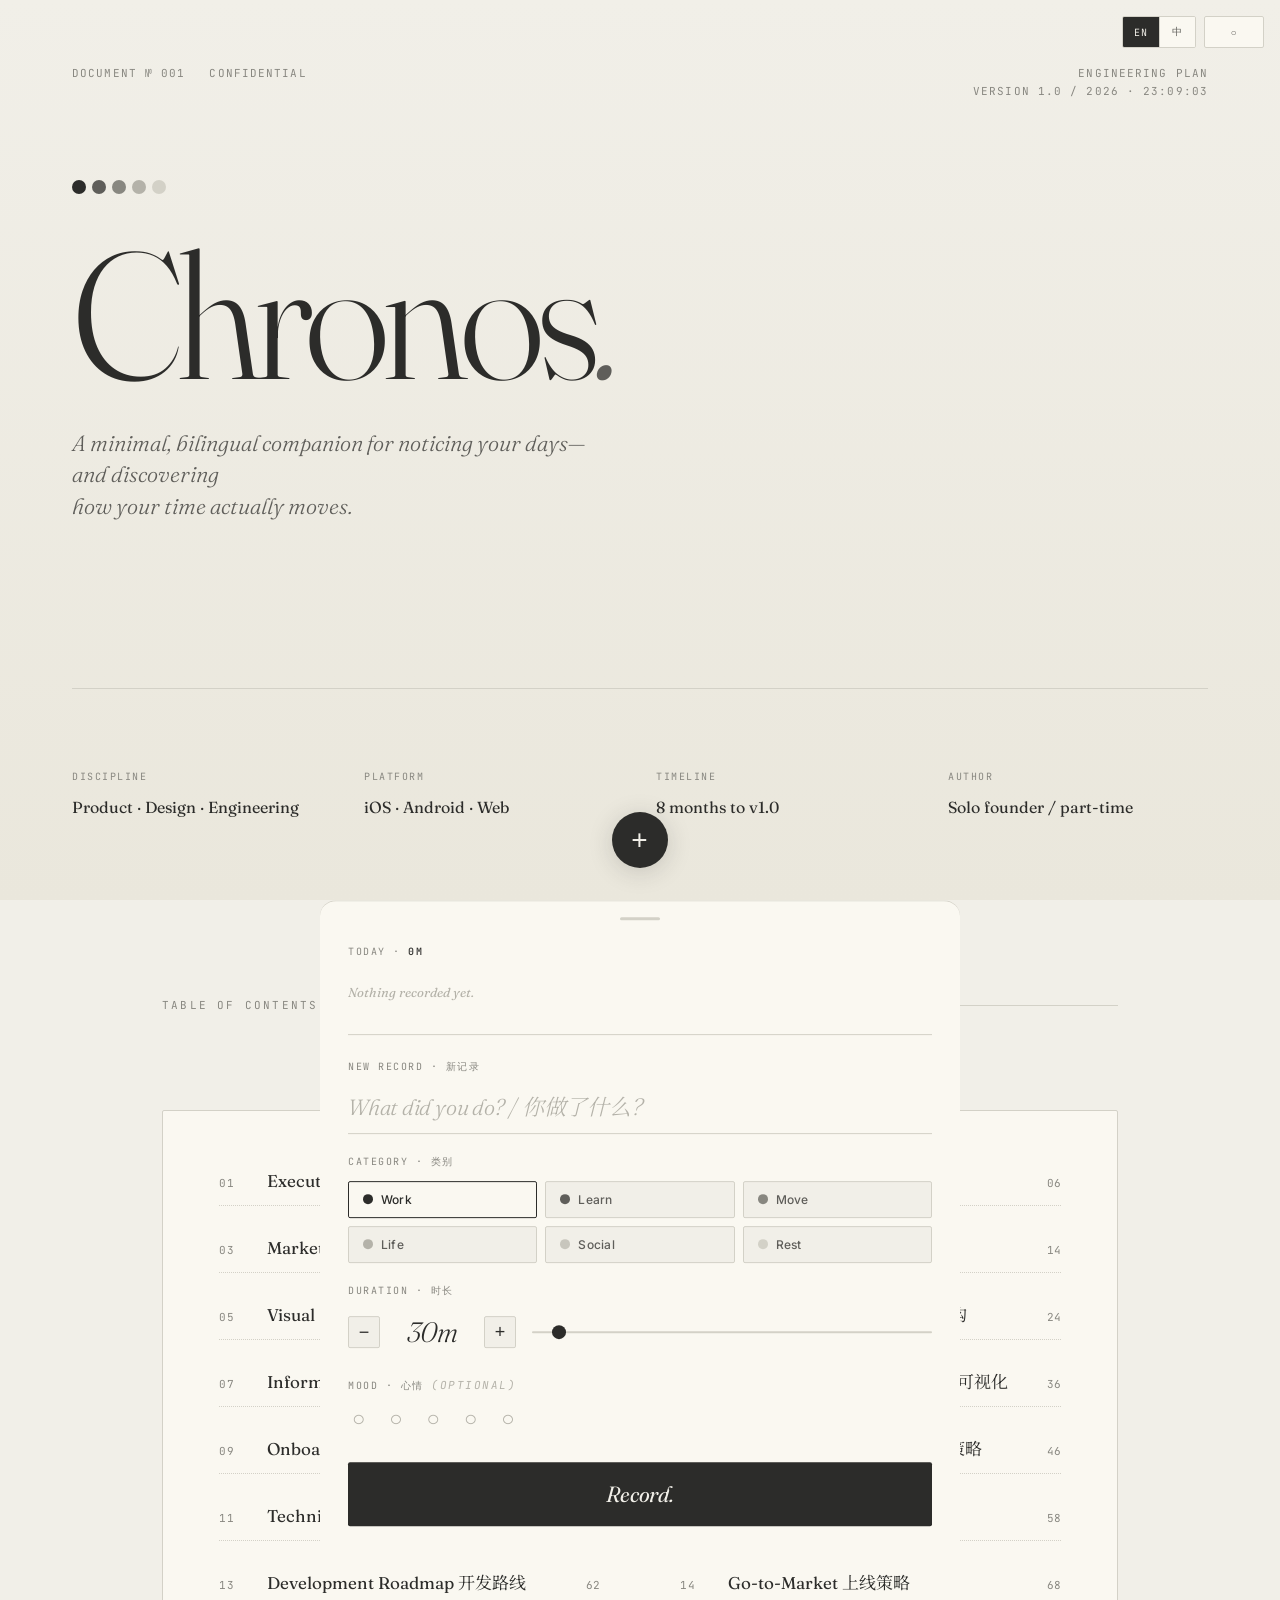
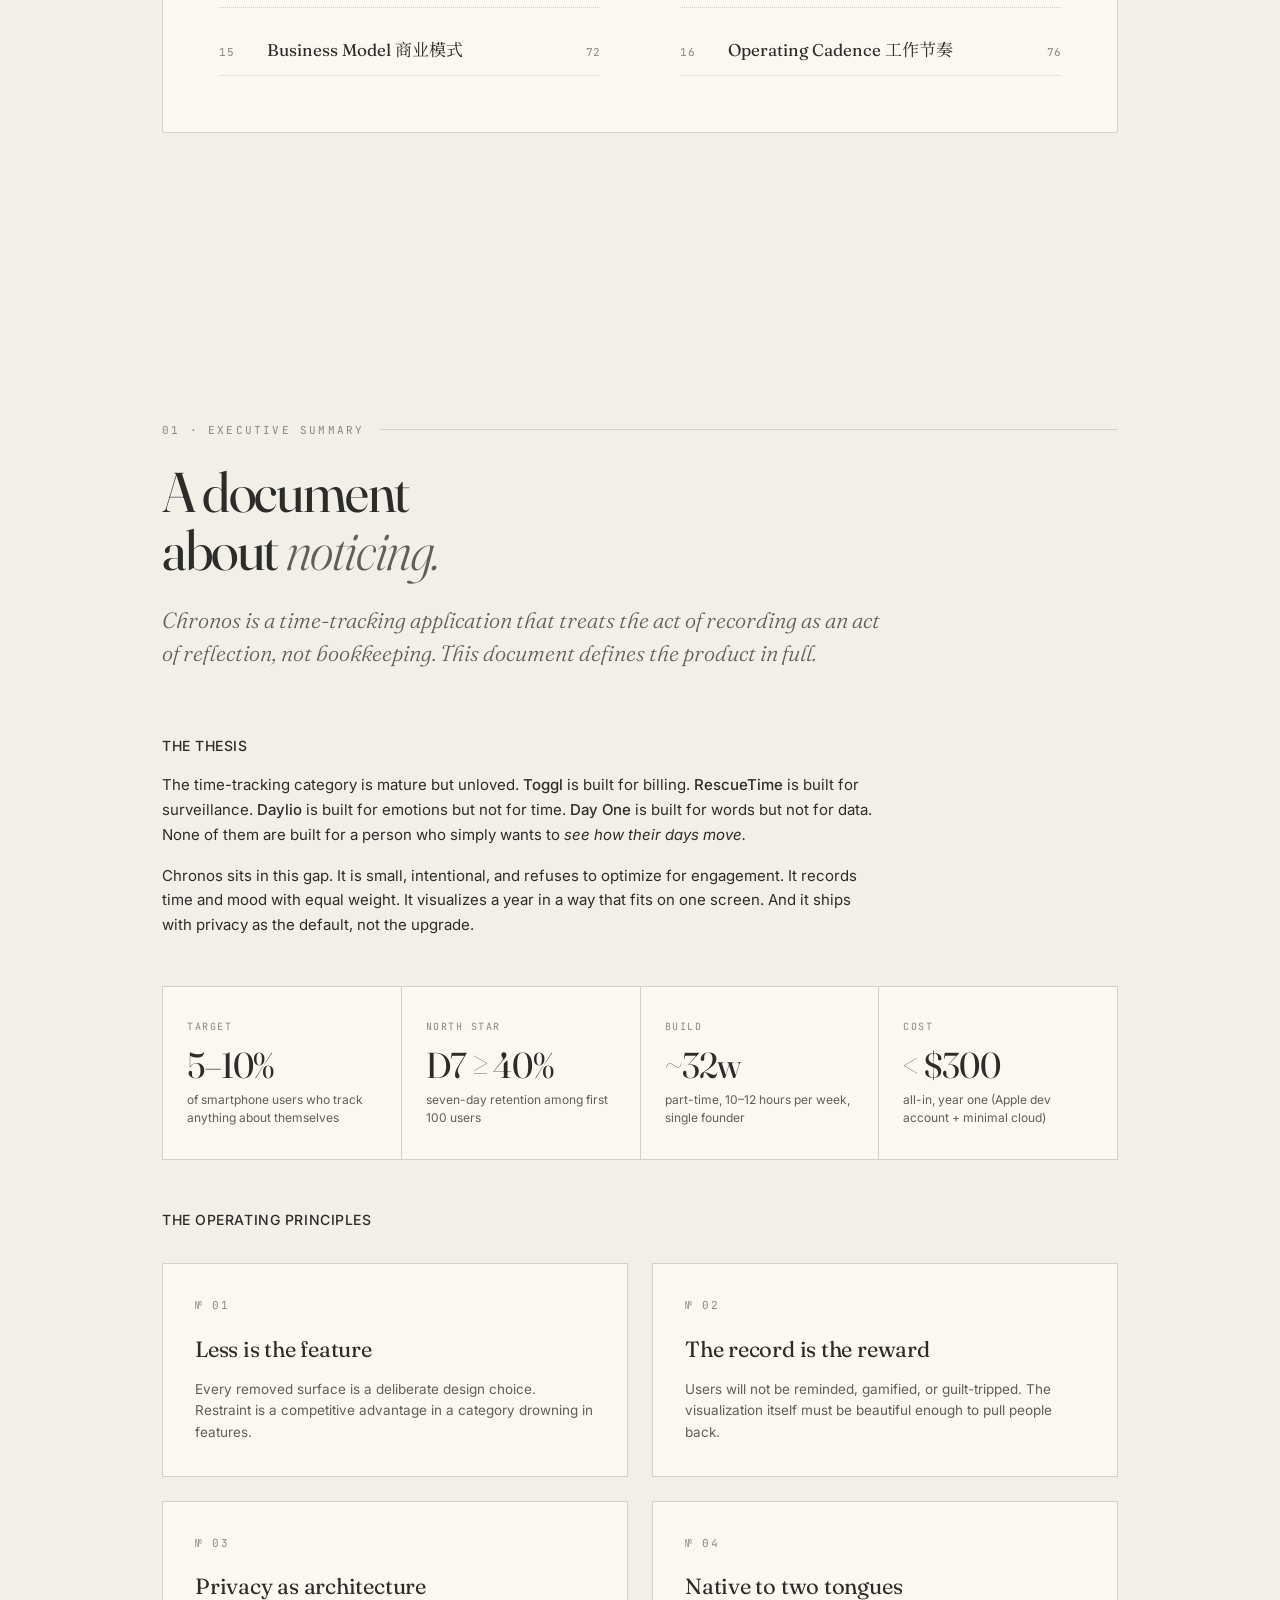
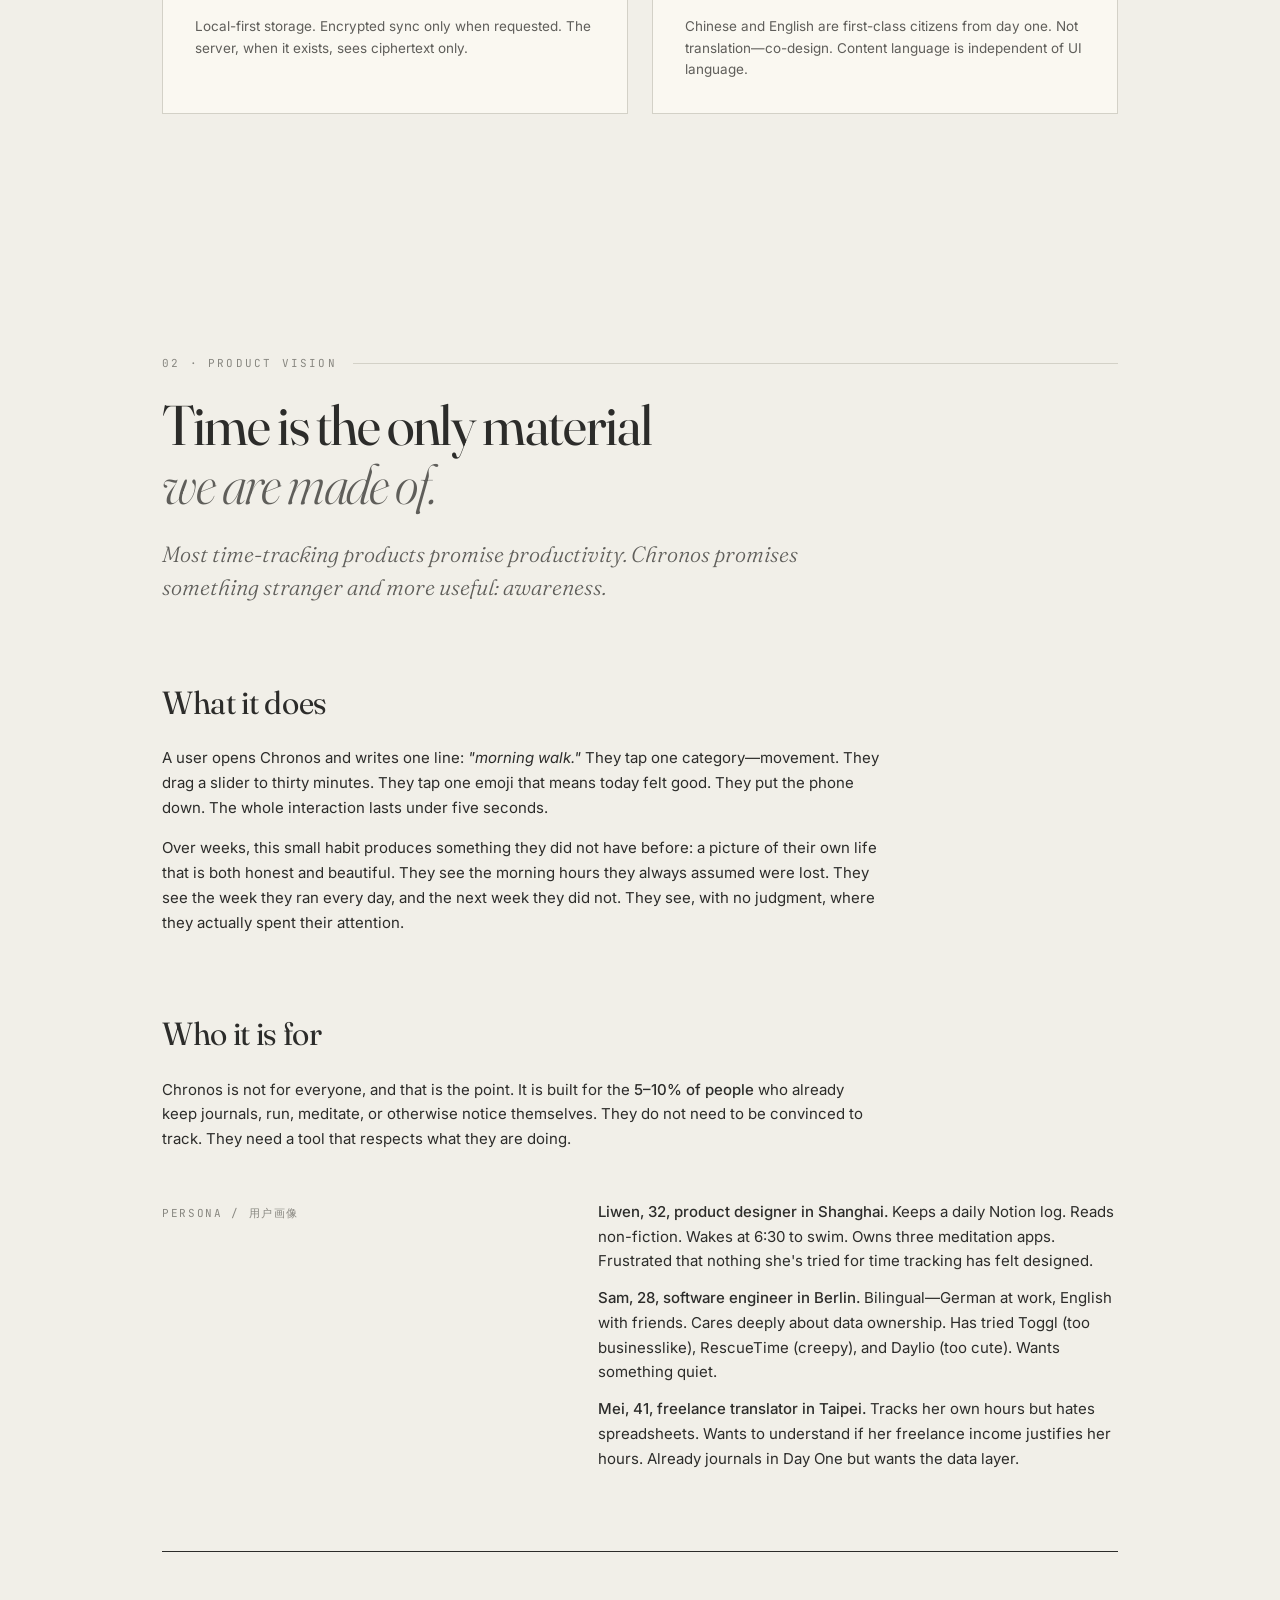
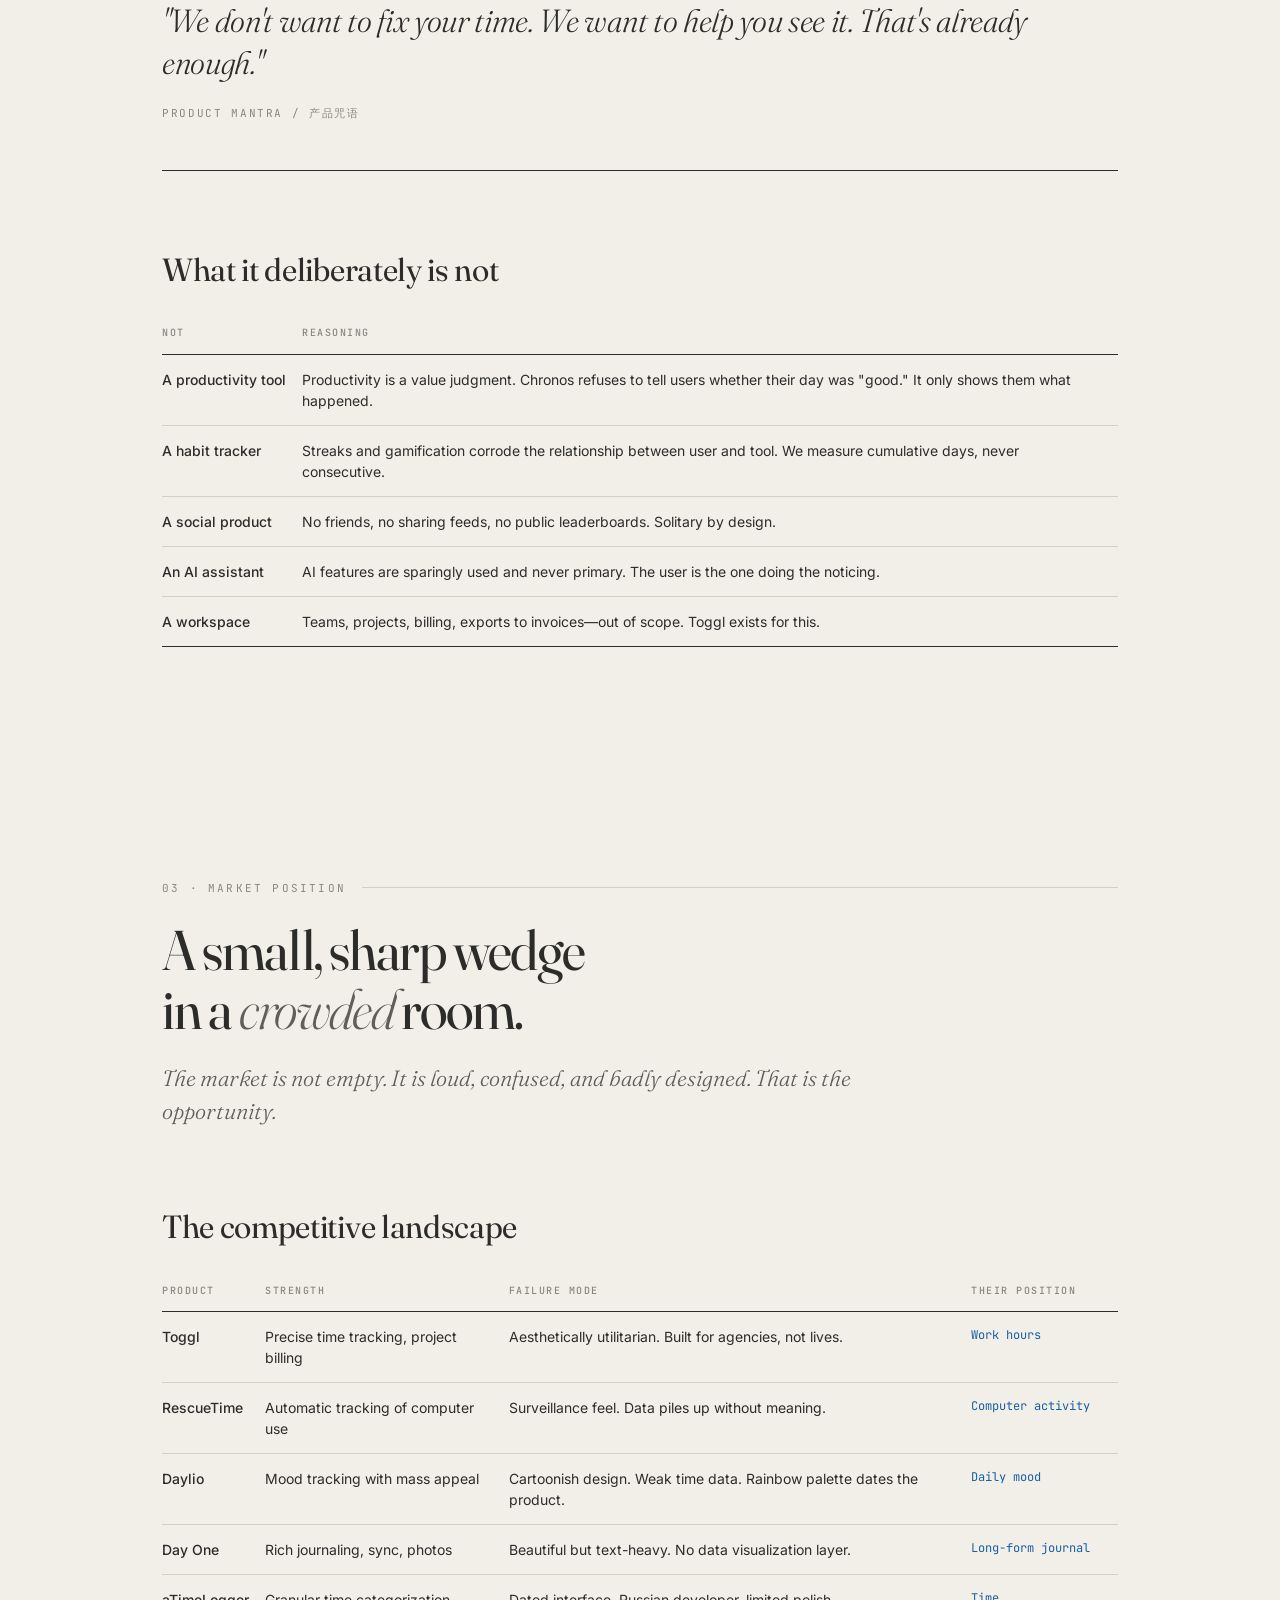
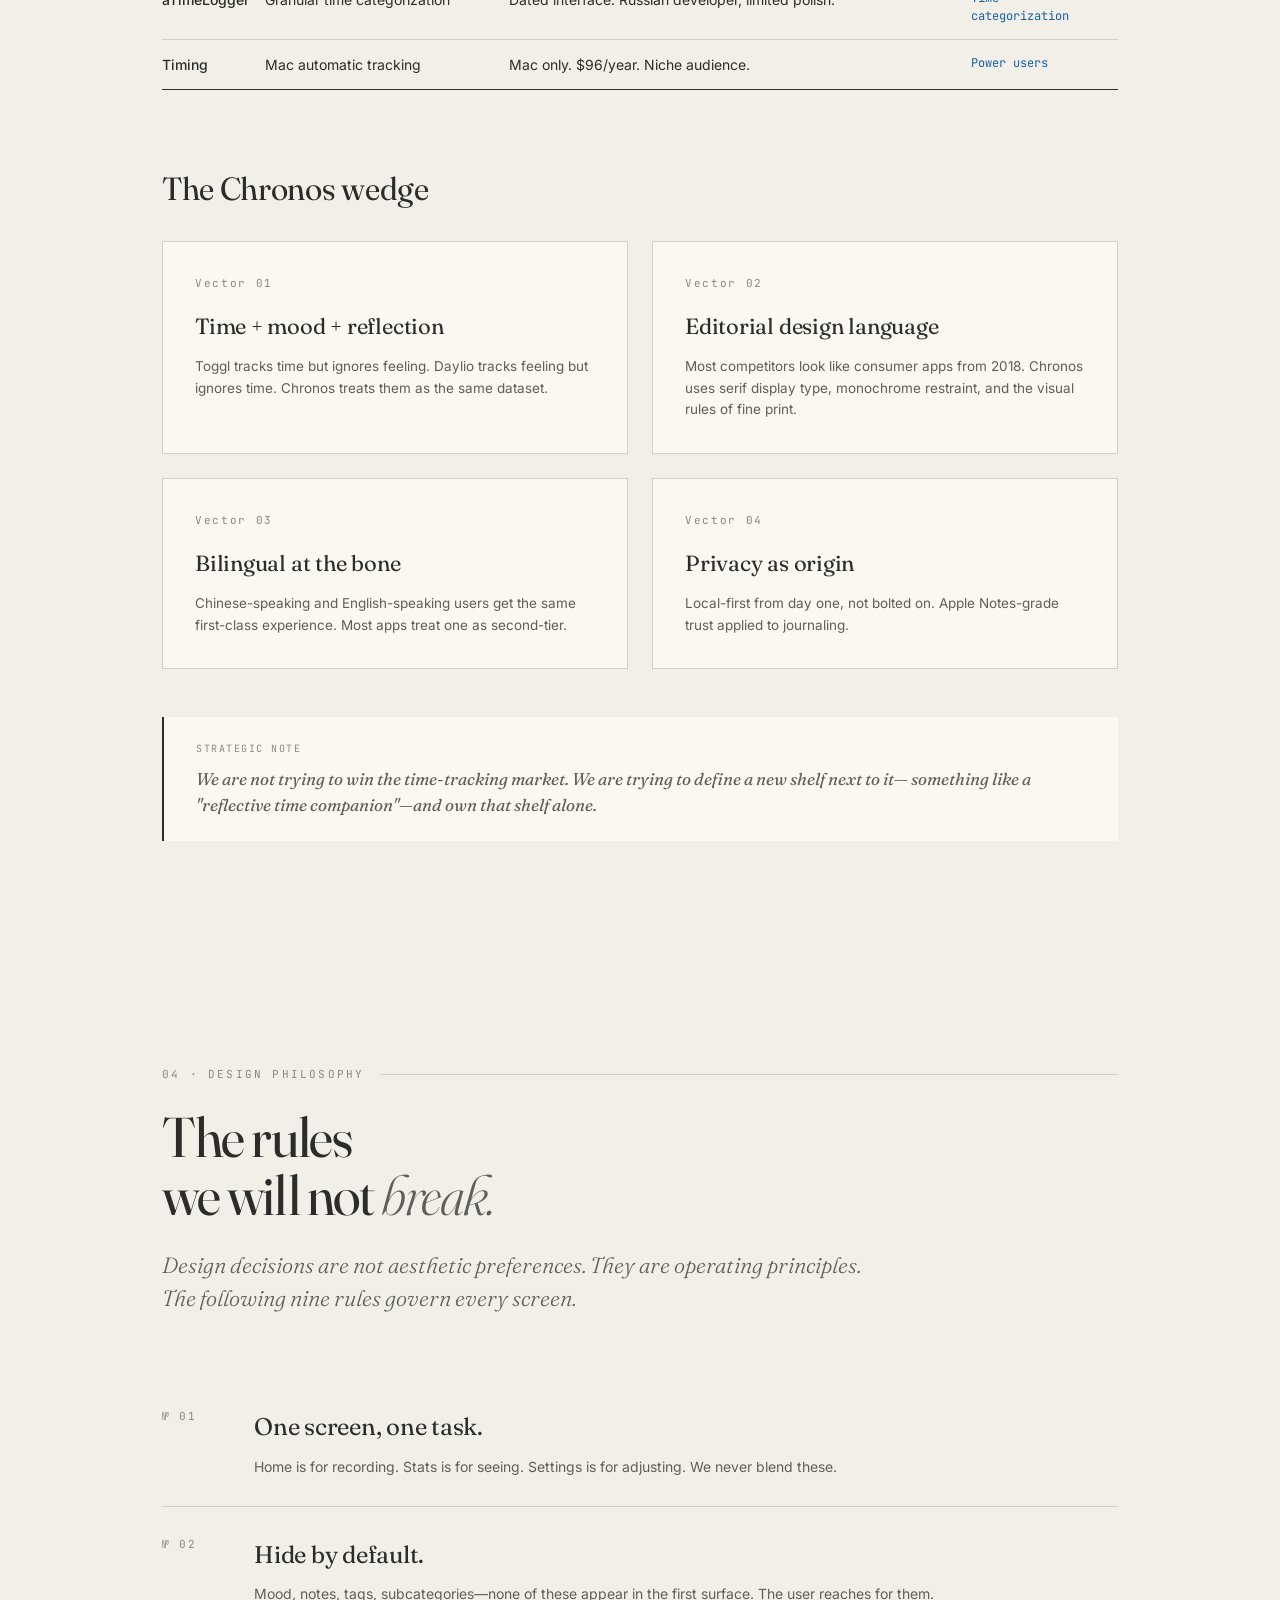
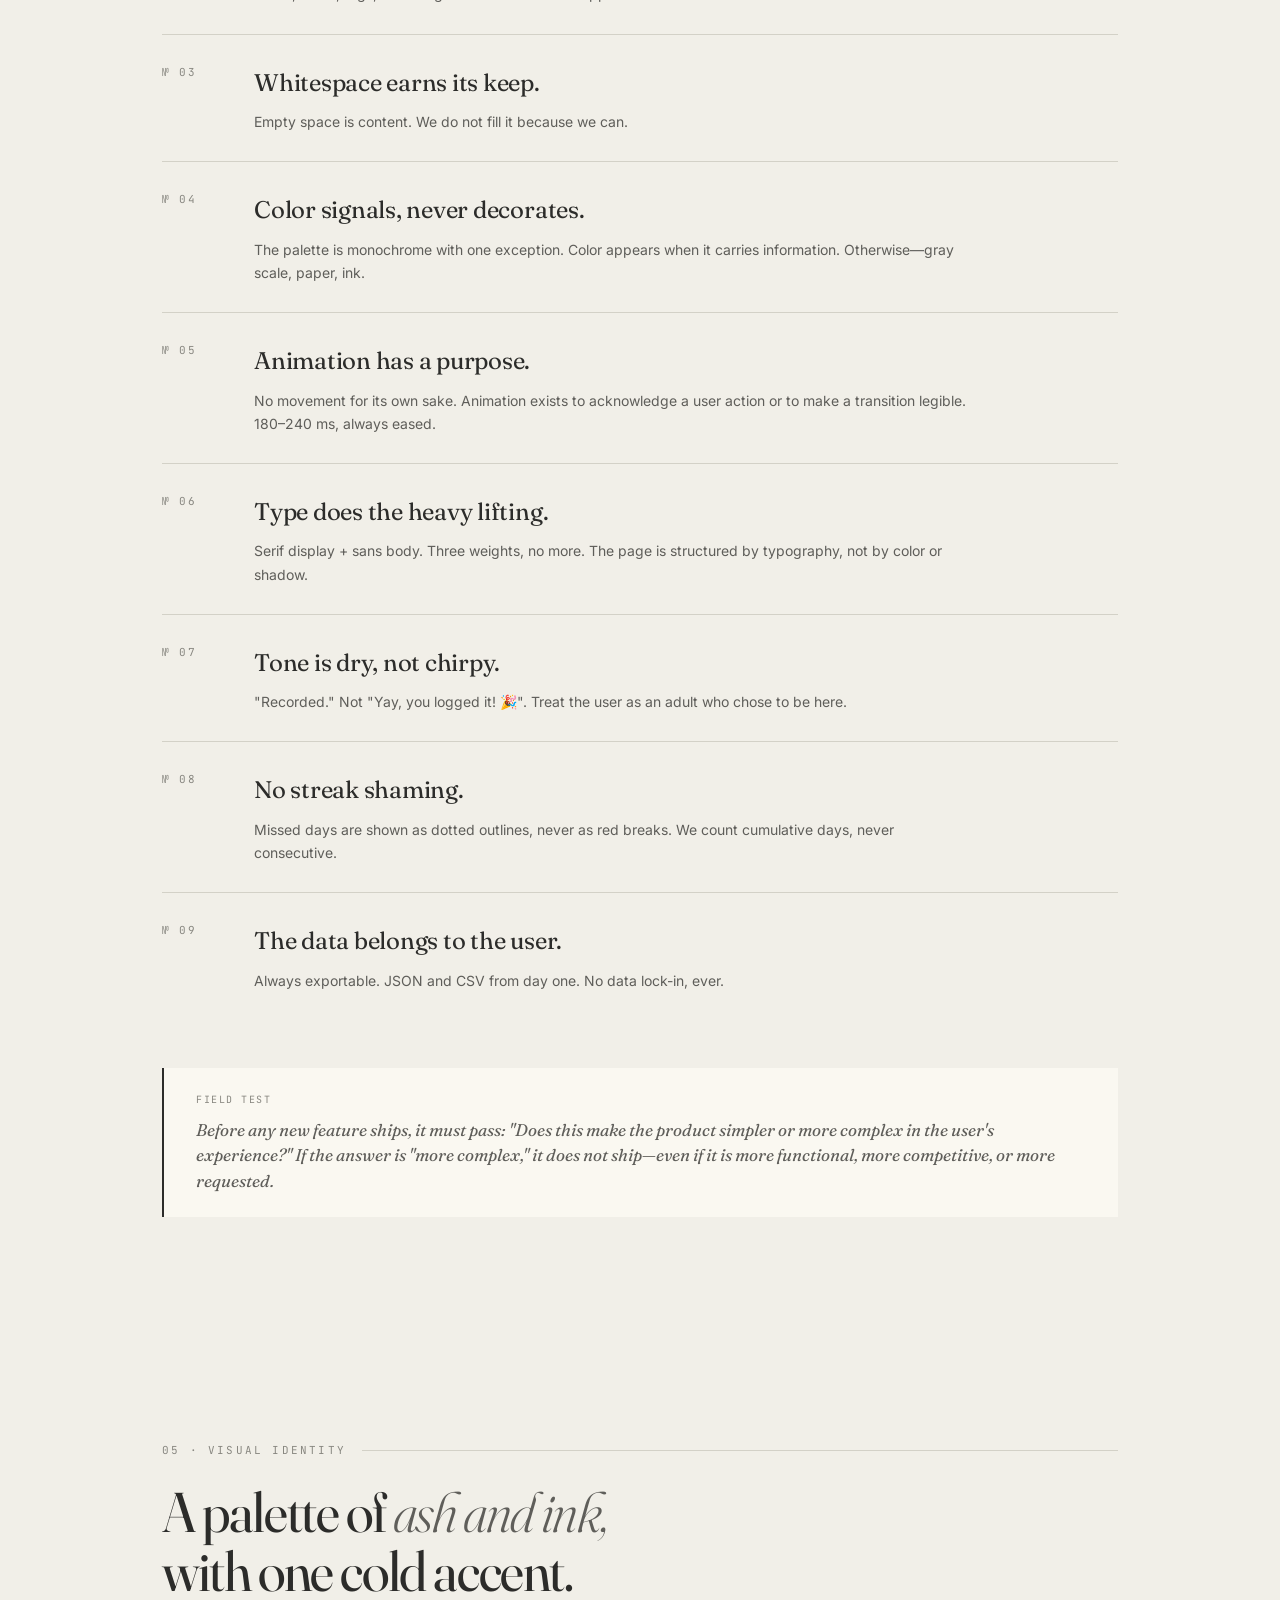
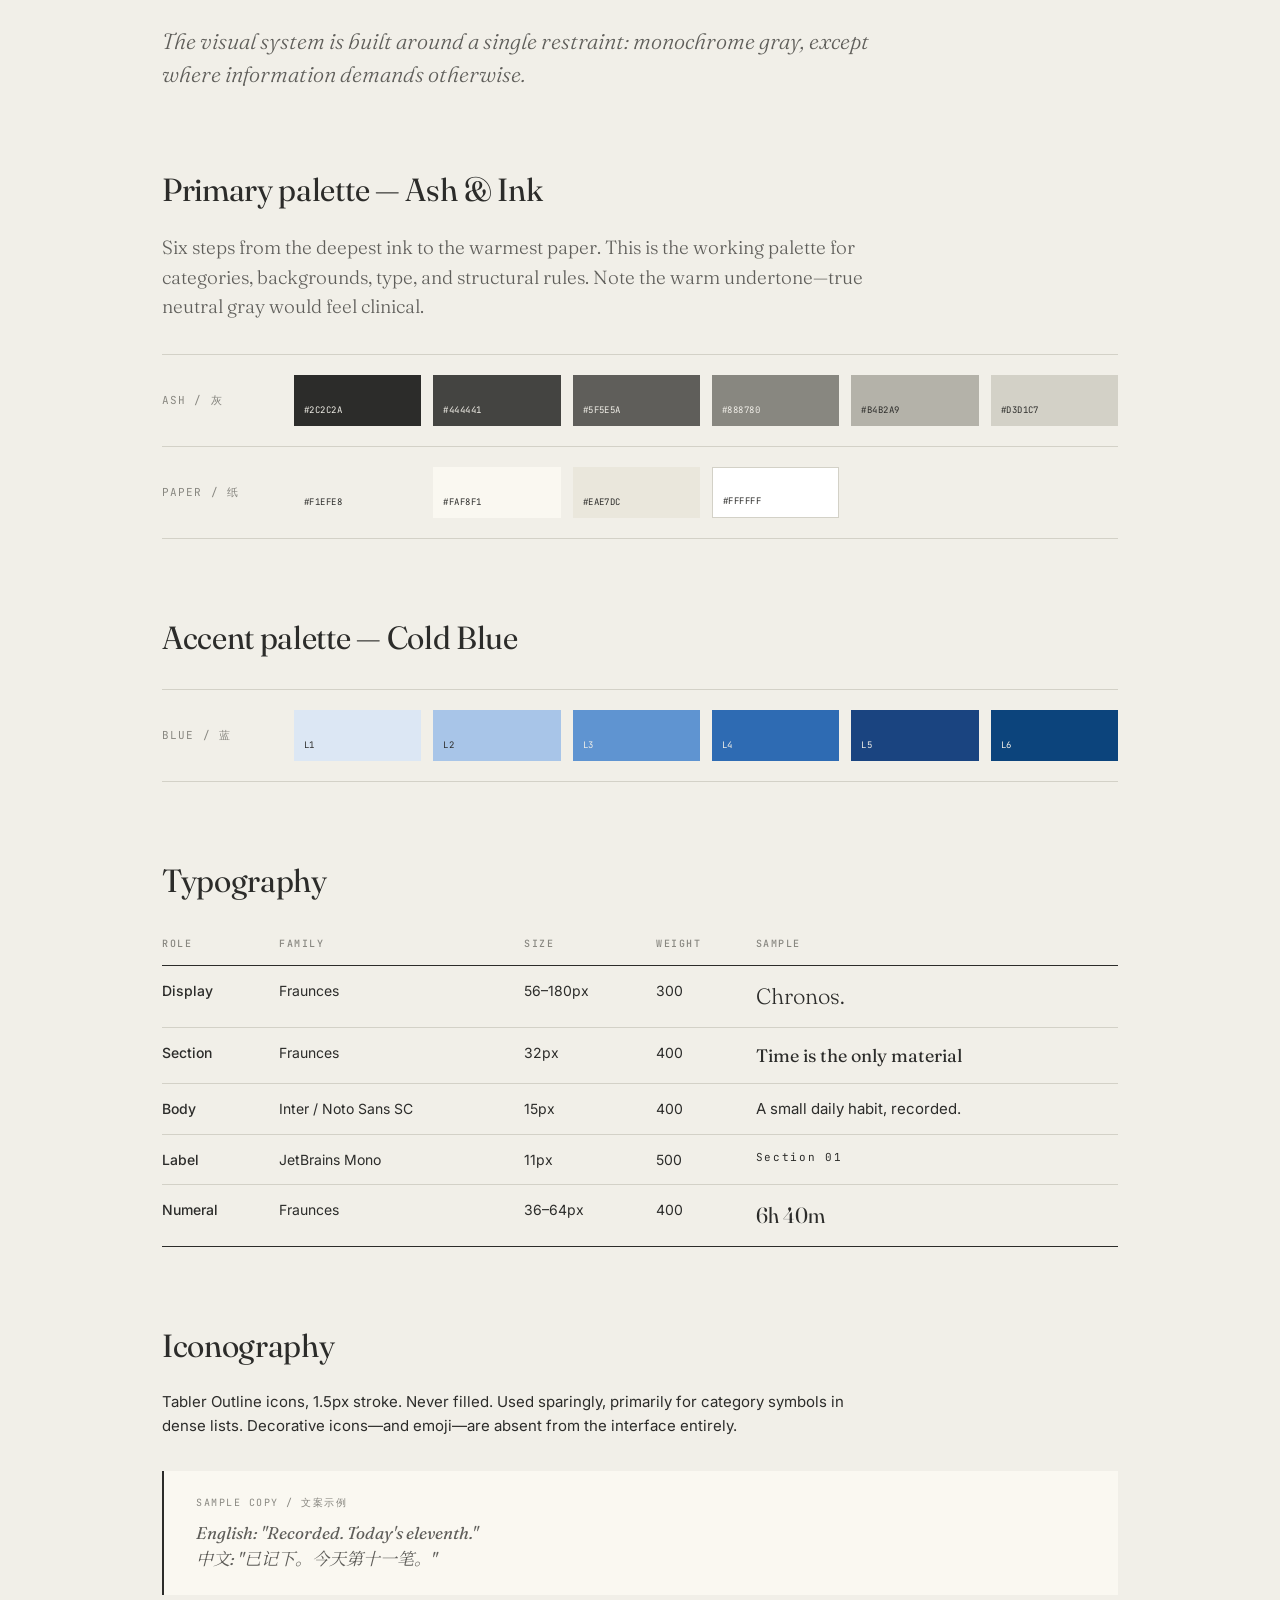
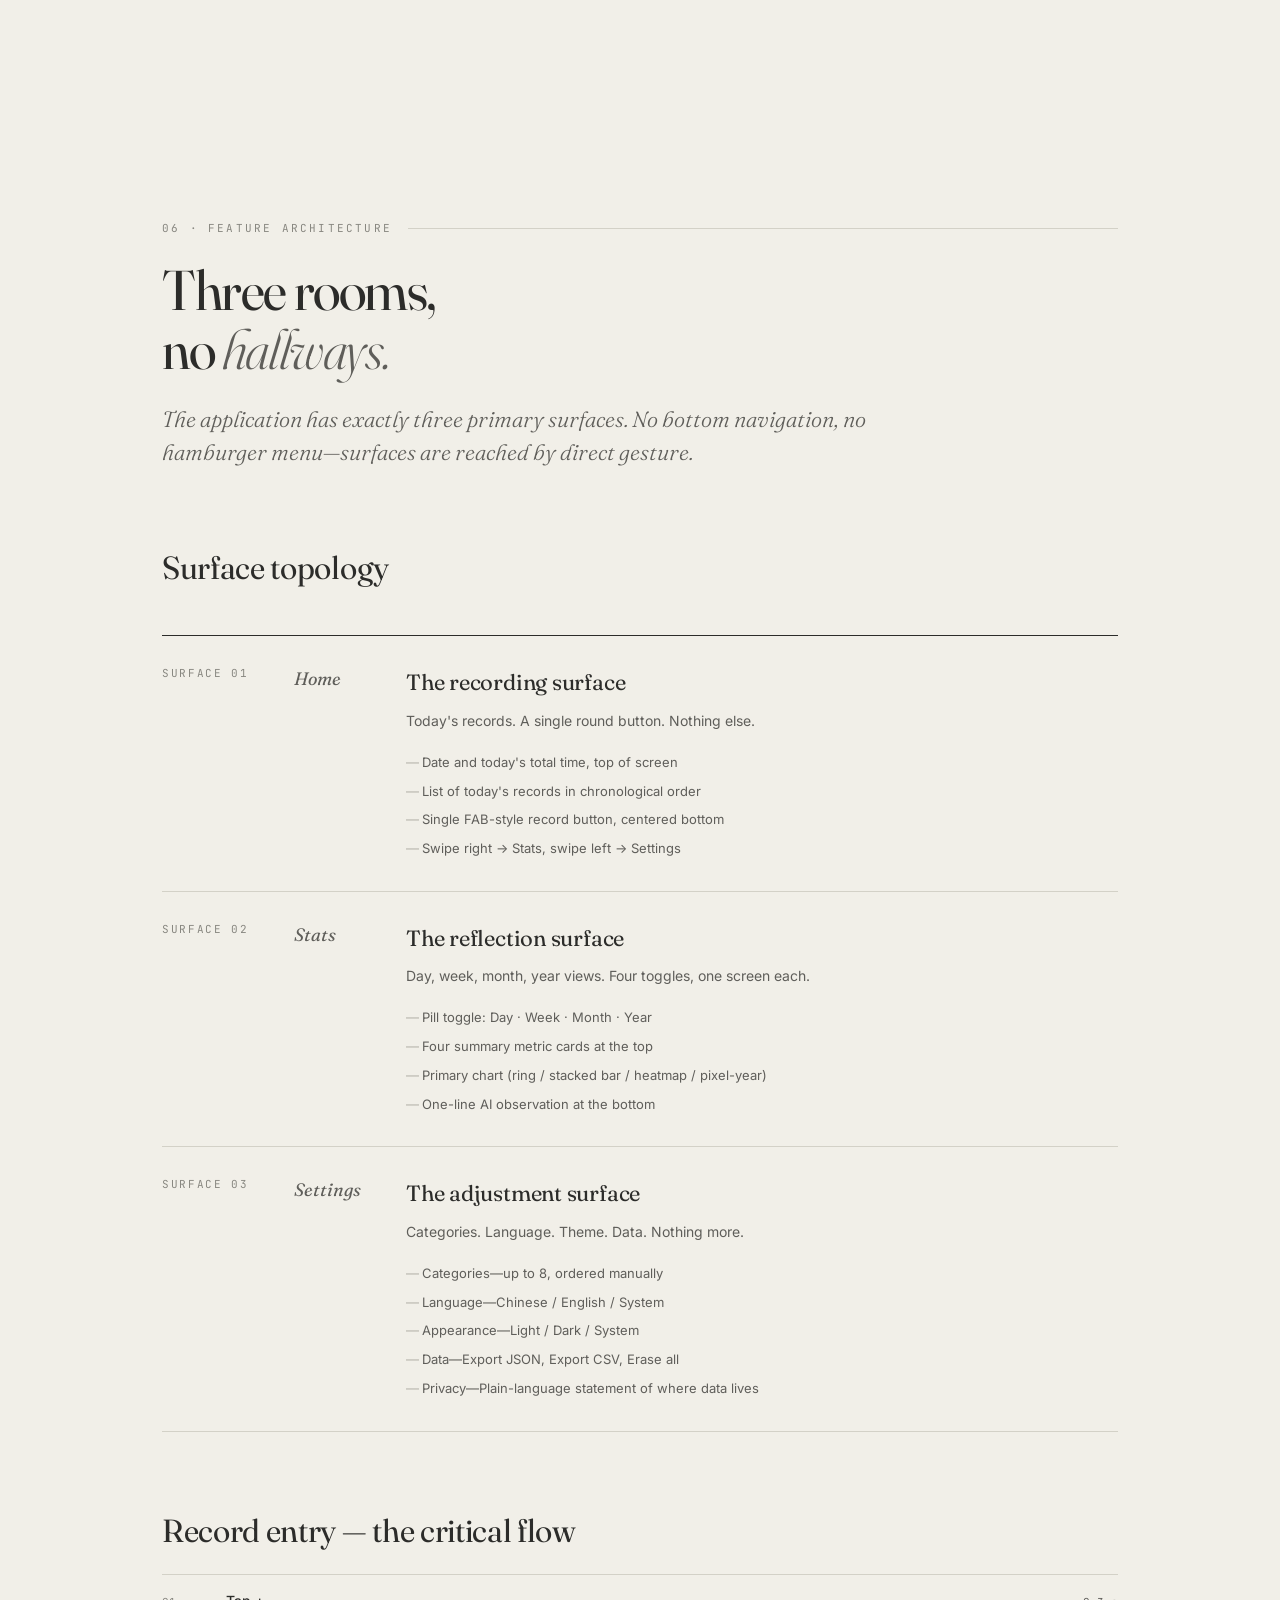
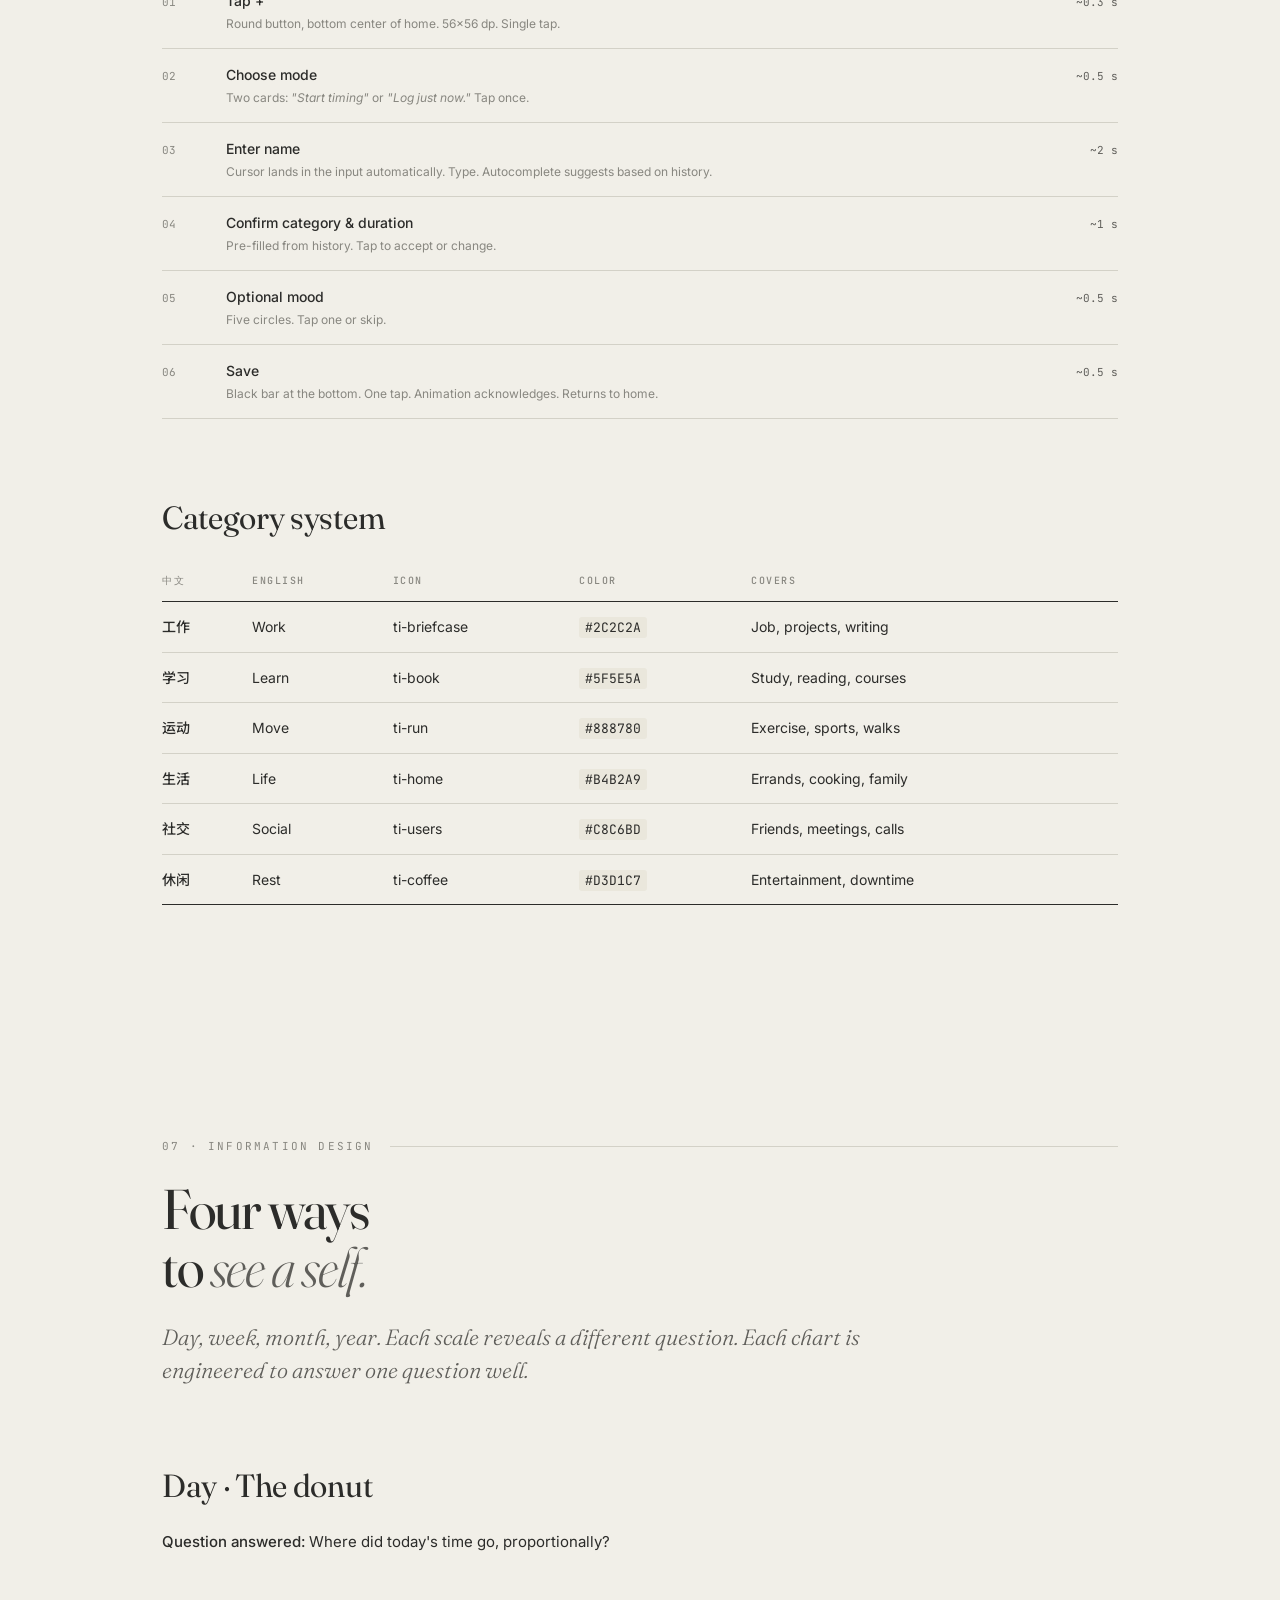
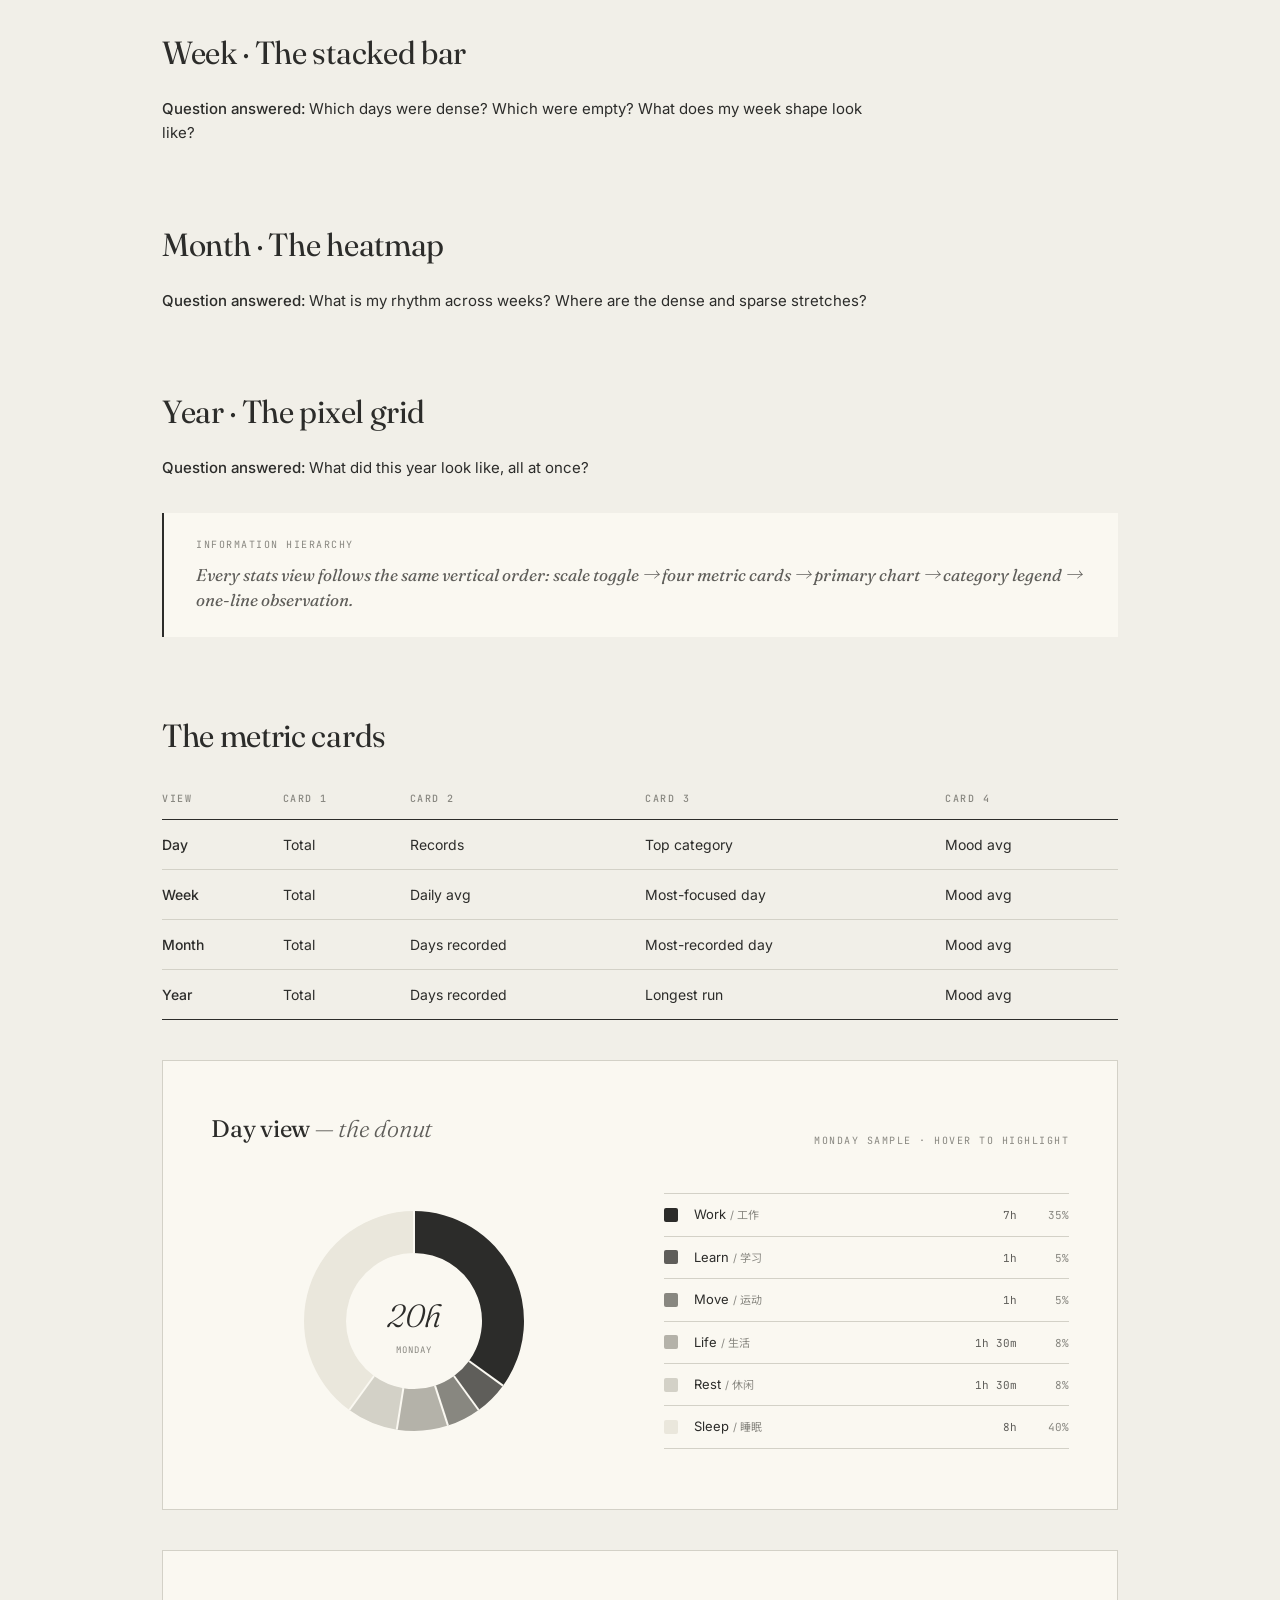
==== commit f6017af3: "Fix language toggle: switch all visible page text to Chinese - Add data-en/data-zh attributes to all" ====
--- a/chronos.html
+++ b/chronos.html
@@ -1703,9 +1703,9 @@
 <!-- 01 - EXECUTIVE SUMMARY -->
 <!-- ============================================================ -->
 <section class="page">
-  <div class="section-number">01 · Executive Summary</div>
-  <h1 class="section-title reveal">A document<br>about <em>noticing.</em></h1>
-  <p class="section-lede reveal">
+  <div class="section-number" data-en="01 · Executive Summary" data-zh="01 · 概要">01 · Executive Summary</div>
+  <h1 class="section-title reveal" data-en="A document<br>about <em>noticing.</em>" data-zh="一份<br>关于<em>觉察</em>的文档。">A document<br>about <em>noticing.</em></h1>
+  <p class="section-lede reveal" data-en="Chronos is a time-tracking application that treats the act of recording as an act of reflection, not bookkeeping. This document defines the product in full." data-zh="Chronos 是一款时间追踪应用，将记录视为反思的行为，而非记账。本文档全面定义了这款产品。">
     Chronos is a time-tracking application that treats the act of recording as an act of reflection,
     not bookkeeping. This document defines the product in full.
   </p>
@@ -1776,9 +1776,9 @@
 <!-- 02 - PRODUCT VISION -->
 <!-- ============================================================ -->
 <section class="page">
-  <div class="section-number">02 · Product Vision</div>
-  <h1 class="section-title reveal">Time is the only material<br><em>we are made of.</em></h1>
-  <p class="section-lede reveal">
+  <div class="section-number" data-en="02 · Product Vision" data-zh="02 · 产品愿景">02 · Product Vision</div>
+  <h1 class="section-title reveal" data-en="Time is the only material<br><em>we are made of.</em>" data-zh="时间是唯一的材料，<br><em>我们由它构成。</em>">Time is the only material<br><em>we are made of.</em></h1>
+  <p class="section-lede reveal" data-en="Most time-tracking products promise productivity. Chronos promises something stranger and more useful: awareness." data-zh="大多数时间追踪产品承诺生产力。Chronos 承诺更奇特也更有用的东西：觉知。">
     Most time-tracking products promise productivity. Chronos promises something stranger and more useful: awareness.
   </p>
 
@@ -1838,9 +1838,9 @@
 <!-- 03 - MARKET POSITION -->
 <!-- ============================================================ -->
 <section class="page">
-  <div class="section-number">03 · Market Position</div>
-  <h1 class="section-title reveal">A small, sharp wedge<br>in a <em>crowded</em> room.</h1>
-  <p class="section-lede reveal">
+  <div class="section-number" data-en="03 · Market Position" data-zh="03 · 市场定位">03 · Market Position</div>
+  <h1 class="section-title reveal" data-en="A small, sharp wedge<br>in a <em>crowded</em> room." data-zh="一把小而锋利的楔子，<br>插入<em>拥挤</em>的房间。">A small, sharp wedge<br>in a <em>crowded</em> room.</h1>
+  <p class="section-lede reveal" data-en="The market is not empty. It is loud, confused, and badly designed. That is the opportunity." data-zh="市场并非空白。它嘈杂、混乱、设计糟糕。这正是机会所在。">
     The market is not empty. It is loud, confused, and badly designed. That is the opportunity.
   </p>
 
@@ -1926,9 +1926,9 @@
 <!-- 04 - DESIGN PHILOSOPHY -->
 <!-- ============================================================ -->
 <section class="page">
-  <div class="section-number">04 · Design Philosophy</div>
-  <h1 class="section-title reveal">The rules<br>we will not <em>break.</em></h1>
-  <p class="section-lede reveal">
+  <div class="section-number" data-en="04 · Design Philosophy" data-zh="04 · 设计哲学">04 · Design Philosophy</div>
+  <h1 class="section-title reveal" data-en="The rules<br>we will not <em>break.</em>" data-zh="这些规则，<br>我们不会<em>打破。</em>">The rules<br>we will not <em>break.</em></h1>
+  <p class="section-lede reveal" data-en="Design decisions are not aesthetic preferences. They are operating principles. The following nine rules govern every screen." data-zh="设计决策不是审美偏好，而是运营原则。以下九条规则贯穿每一个界面。">
     Design decisions are not aesthetic preferences. They are operating principles. The following nine rules govern every screen.
   </p>
 
@@ -2010,9 +2010,9 @@
 <!-- 05 - VISUAL IDENTITY -->
 <!-- ============================================================ -->
 <section class="page">
-  <div class="section-number">05 · Visual Identity</div>
-  <h1 class="section-title reveal">A palette of <em>ash and ink,</em><br>with one cold accent.</h1>
-  <p class="section-lede reveal">
+  <div class="section-number" data-en="05 · Visual Identity" data-zh="05 · 视觉系统">05 · Visual Identity</div>
+  <h1 class="section-title reveal" data-en="A palette of <em>ash and ink,</em><br>with one cold accent." data-zh="<em>烟灰与墨</em>的色盘，<br>配以一抹冷色点缀。">A palette of <em>ash and ink,</em><br>with one cold accent.</h1>
+  <p class="section-lede reveal" data-en="The visual system is built around a single restraint: monochrome gray, except where information demands otherwise." data-zh="视觉系统建立在单一克制之上：除非信息需要，否则只用单色灰。">
     The visual system is built around a single restraint: monochrome gray, except where information demands otherwise.
   </p>
 
@@ -2095,9 +2095,9 @@
 <!-- 06 - FEATURE ARCHITECTURE -->
 <!-- ============================================================ -->
 <section class="page">
-  <div class="section-number">06 · Feature Architecture</div>
-  <h1 class="section-title reveal">Three rooms,<br>no <em>hallways.</em></h1>
-  <p class="section-lede reveal">
+  <div class="section-number" data-en="06 · Feature Architecture" data-zh="06 · 功能架构">06 · Feature Architecture</div>
+  <h1 class="section-title reveal" data-en="Three rooms,<br>no <em>hallways.</em>" data-zh="三个房间，<br>没有<em>走廊。</em>">Three rooms,<br>no <em>hallways.</em></h1>
+  <p class="section-lede reveal" data-en="The application has exactly three primary surfaces. No bottom navigation, no hamburger menu—surfaces are reached by direct gesture." data-zh="应用只有三个主界面。没有底部导航，没有汉堡菜单——通过直接手势切换界面。">
     The application has exactly three primary surfaces. No bottom navigation, no hamburger menu—surfaces are reached by direct gesture.
   </p>
 
@@ -2223,9 +2223,9 @@
 <!-- 07 - INFORMATION DESIGN -->
 <!-- ============================================================ -->
 <section class="page">
-  <div class="section-number">07 · Information Design</div>
-  <h1 class="section-title reveal">Four ways<br>to <em>see a self.</em></h1>
-  <p class="section-lede reveal">
+  <div class="section-number" data-en="07 · Information Design" data-zh="07 · 信息设计">07 · Information Design</div>
+  <h1 class="section-title reveal" data-en="Four ways<br>to <em>see a self.</em>" data-zh="四种方式，<br>来<em>看见自己。</em>">Four ways<br>to <em>see a self.</em></h1>
+  <p class="section-lede reveal" data-en="Day, week, month, year. Each scale reveals a different question. Each chart is engineered to answer one question well." data-zh="日、周、月、年。每个时间尺度揭示不同的问题。每张图表都精心设计来回答一个问题。">
     Day, week, month, year. Each scale reveals a different question. Each chart is engineered to answer one question well.
   </p>
 
@@ -2286,9 +2286,9 @@
 <!-- 08 - SIGNATURE VISUALIZATIONS -->
 <!-- ============================================================ -->
 <section class="page">
-  <div class="section-number">08 · Signature Visualizations</div>
-  <h1 class="section-title reveal">Three views<br>that <em>get screenshotted.</em></h1>
-  <p class="section-lede reveal">
+  <div class="section-number" data-en="08 · Signature Visualizations" data-zh="08 · 招牌可视化">08 · Signature Visualizations</div>
+  <h1 class="section-title reveal" data-en="Three views<br>that <em>get screenshotted.</em>" data-zh="三张视图，<br><em>值得截图留念。</em>">Three views<br>that <em>get screenshotted.</em></h1>
+  <p class="section-lede reveal" data-en="Every product needs a moment people share. These are ours. Each one is built to be the picture someone posts when they say "my year, by Chronos."" data-zh="每款产品都需要一个人们愿意分享的时刻。这些就是我们的。每一张都是人们发帖时配的那张图：<em>"我的这一年，by Chronos。"</em>">
     Every product needs a moment people share. These are ours. Each one is built to be the picture someone posts when they say <em>"my year, by Chronos."</em>
   </p>
 
@@ -2367,9 +2367,9 @@
 <!-- 09 - ONBOARDING -->
 <!-- ============================================================ -->
 <section class="page">
-  <div class="section-number">09 · Onboarding Experience</div>
-  <h1 class="section-title reveal">Four screens.<br>Then you're <em>in.</em></h1>
-  <p class="section-lede reveal">
+  <div class="section-number" data-en="09 · Onboarding Experience" data-zh="09 · 初次体验">09 · Onboarding Experience</div>
+  <h1 class="section-title reveal" data-en="Four screens.<br>Then you're <em>in.</em>" data-zh="四个界面。<br>然后你就<em>进入了。</em>">Four screens.<br>Then you're <em>in.</em></h1>
+  <p class="section-lede reveal" data-en="The best onboarding is the one the user does not notice. Four screens, no account, no permissions, no fanfare." data-zh="最好的引导是用户感觉不到的引导。四个界面，无需账号、无需权限、没有喧嚣。">
     The best onboarding is the one the user does not notice. Four screens, no account, no permissions, no fanfare.
   </p>
 
@@ -2430,9 +2430,9 @@
 <!-- 10 - AUTOMATION -->
 <!-- ============================================================ -->
 <section class="page">
-  <div class="section-number">10 · Automation Strategy</div>
-  <h1 class="section-title reveal">Make recording<br><em>nearly invisible.</em></h1>
-  <p class="section-lede reveal">
+  <div class="section-number" data-en="10 · Automation Strategy" data-zh="10 · 自动化策略">10 · Automation Strategy</div>
+  <h1 class="section-title reveal" data-en="Make recording<br><em>nearly invisible.</em>" data-zh="让记录<br><em>几乎无形。</em>">Make recording<br><em>nearly invisible.</em></h1>
+  <p class="section-lede reveal" data-en="A five-level automation ladder reduces the cost of recording without ever removing the user's awareness of what they are recording." data-zh="五级自动化阶梯降低记录成本，同时始终保持用户对所记录内容的感知。">
     A five-level automation ladder reduces the cost of recording without ever removing the user's awareness of what they are recording.
   </p>
 
@@ -2460,9 +2460,9 @@
 <!-- 11 - TECHNICAL ARCHITECTURE -->
 <!-- ============================================================ -->
 <section class="page">
-  <div class="section-number">11 · Technical Architecture</div>
-  <h1 class="section-title reveal">A stack chosen<br>for <em>two hands.</em></h1>
-  <p class="section-lede reveal">
+  <div class="section-number" data-en="11 · Technical Architecture" data-zh="11 · 技术架构">11 · Technical Architecture</div>
+  <h1 class="section-title reveal" data-en="A stack chosen<br>for <em>two hands.</em>" data-zh="为<em>双手</em>而选的<br>技术栈。">A stack chosen<br>for <em>two hands.</em></h1>
+  <p class="section-lede reveal" data-en="The architecture is sized for a solo developer working part-time. Every choice optimizes for: low maintenance, high quality, minimal lock-in." data-zh="架构规模适合兼职独立开发者。每一个选择都在优化：低维护成本、高质量、最小锁定。">
     The architecture is sized for a solo developer working part-time. Every choice optimizes for: low maintenance, high quality, minimal lock-in.
   </p>
 
@@ -2538,9 +2538,9 @@
 <!-- 12 - PRIVACY -->
 <!-- ============================================================ -->
 <section class="page">
-  <div class="section-number">12 · Privacy Framework</div>
-  <h1 class="section-title reveal">A wall<br>between us and the <em>data.</em></h1>
-  <p class="section-lede reveal">
+  <div class="section-number" data-en="12 · Privacy Framework" data-zh="12 · 隐私框架">12 · Privacy Framework</div>
+  <h1 class="section-title reveal" data-en="A wall<br>between us and the <em>data.</em>" data-zh="一堵墙，<br>隔开我们与<em>数据。</em>">A wall<br>between us and the <em>data.</em></h1>
+  <p class="section-lede reveal" data-en="Privacy is not a feature in Chronos. It is the architecture. The product is engineered so that, even if we wanted to read user data, we technically cannot." data-zh="隐私在 Chronos 中不是一项功能，而是架构本身。即使我们想读取用户数据，技术上也做不到。">
     Privacy is not a feature in Chronos. It is the architecture. The product is engineered so that, even if we wanted to read user data, we technically cannot.
   </p>
 
@@ -2583,9 +2583,9 @@
 <!-- 13 - ROADMAP -->
 <!-- ============================================================ -->
 <section class="page">
-  <div class="section-number">13 · Development Roadmap</div>
-  <h1 class="section-title reveal">Thirty-two weeks<br>to a <em>shipped product.</em></h1>
-  <p class="section-lede reveal">
+  <div class="section-number" data-en="13 · Development Roadmap" data-zh="13 · 开发路线">13 · Development Roadmap</div>
+  <h1 class="section-title reveal" data-en="Thirty-two weeks<br>to a <em>shipped product.</em>" data-zh="三十二周，<br>通往<em>发布产品。</em>">Thirty-two weeks<br>to a <em>shipped product.</em></h1>
+  <p class="section-lede reveal" data-en="A part-time pace: ten to twelve hours per week, eight months end-to-end, with one rest week every four." data-zh="兼职节奏：每周十到十二小时，八个月端到端，每四周休息一周。">
     A part-time pace: ten to twelve hours per week, eight months end-to-end, with one rest week every four.
   </p>
 
@@ -2679,9 +2679,9 @@
 <!-- 14 - GO TO MARKET -->
 <!-- ============================================================ -->
 <section class="page">
-  <div class="section-number">14 · Go-to-Market</div>
-  <h1 class="section-title reveal">Tell a small story<br>to the <em>right people.</em></h1>
-  <p class="section-lede reveal">
+  <div class="section-number" data-en="14 · Go-to-Market" data-zh="14 · 上线策略">14 · Go-to-Market</div>
+  <h1 class="section-title reveal" data-en="Tell a small story<br>to the <em>right people.</em>" data-zh="向<em>对的人</em>，<br>讲一个小故事。">Tell a small story<br>to the <em>right people.</em></h1>
+  <p class="section-lede reveal" data-en="We do not need a thousand users on launch day. We need fifty users who will use the product every day for a month." data-zh="我们不需要在发布日拥有一千名用户。我们需要五十名每天坚持使用一个月的用户。">
     We do not need a thousand users on launch day. We need fifty users who will use the product every day for a month.
   </p>
 
@@ -2708,9 +2708,9 @@
 <!-- 15 - BUSINESS MODEL -->
 <!-- ============================================================ -->
 <section class="page">
-  <div class="section-number">15 · Business Model</div>
-  <h1 class="section-title reveal">Free for a year.<br>Then <em>politely</em> paid.</h1>
-  <p class="section-lede reveal">
+  <div class="section-number" data-en="15 · Business Model" data-zh="15 · 商业模式">15 · Business Model</div>
+  <h1 class="section-title reveal" data-en="Free for a year.<br>Then <em>politely</em> paid." data-zh="免费一年。<br>然后<em>体面地</em>收费。">Free for a year.<br>Then <em>politely</em> paid.</h1>
+  <p class="section-lede reveal" data-en="No ads, no data harvesting, no aggressive paywall. The path to revenue is a small annual subscription." data-zh="没有广告，没有数据收割，没有强硬付费墙。通往收入的路是一个小额年度订阅。">
     No ads, no data harvesting, no aggressive paywall. The path to revenue is a small annual subscription.
   </p>
 
@@ -2753,9 +2753,9 @@
 <!-- 16 - OPERATING CADENCE -->
 <!-- ============================================================ -->
 <section class="page">
-  <div class="section-number">16 · Operating Cadence</div>
-  <h1 class="section-title reveal">A pace<br>that will <em>not break you.</em></h1>
-  <p class="section-lede reveal">
+  <div class="section-number" data-en="16 · Operating Cadence" data-zh="16 · 工作节奏">16 · Operating Cadence</div>
+  <h1 class="section-title reveal" data-en="A pace<br>that will <em>not break you.</em>" data-zh="一种节奏，<br><em>不会压垮</em>你。">A pace<br>that will <em>not break you.</em></h1>
+  <p class="section-lede reveal" data-en="The single largest risk is not the market, the technology, or the competition. It is the founder's energy running out. The cadence below is designed to survive that risk." data-zh="最大的风险不是市场、技术或竞争，而是创始人的精力耗尽。以下节奏设计旨在抵御这一风险。">
     The single largest risk is not the market, the technology, or the competition. It is the founder's energy running out. The cadence below is designed to survive that risk.
   </p>
 
@@ -2914,11 +2914,10 @@
   function applyLang(lang) {
     currentLang = lang;
     document.querySelectorAll('[data-lang]').forEach(btn => btn.classList.toggle('active', btn.dataset.lang === lang));
-    const title = document.getElementById('cover-title');
-    if (title) title.innerHTML = title.dataset[lang] || title.innerHTML;
-    const sub = document.getElementById('cover-subtitle');
-    if (sub) sub.textContent = sub.dataset[lang] || sub.textContent;
-    document.querySelectorAll('.mirror-headers [data-en]').forEach(el => { el.textContent = el.dataset[lang] || el.textContent; });
+    // Generic bilingual switch: any element with data-en / data-zh gets swapped
+    document.querySelectorAll('[data-zh]').forEach(el => {
+      if (el.dataset[lang]) el.innerHTML = el.dataset[lang];
+    });
     // Update recording panel category labels and save button
     document.querySelectorAll('.rec-cat-btn').forEach(btn => {
       const cat = CATS.find(c => c.key === btn.dataset.catKey);
@@ -2928,8 +2927,7 @@
     if (saveBtn) saveBtn.textContent = lang === 'zh' ? '记下。' : 'Record.';
     const nameInput = document.getElementById('rec-name');
     if (nameInput) nameInput.placeholder = lang === 'zh' ? '你做了什么？' : 'What did you do?';
-    const todayLabel = document.getElementById('rec-today-label');
-    if (todayLabel && window._updateTodayPanel) window._updateTodayPanel();
+    if (window._updateTodayPanel) window._updateTodayPanel();
     renderers.forEach(r => r());
   }
   document.getElementById('btn-en').addEventListener('click', () => applyLang('en'));
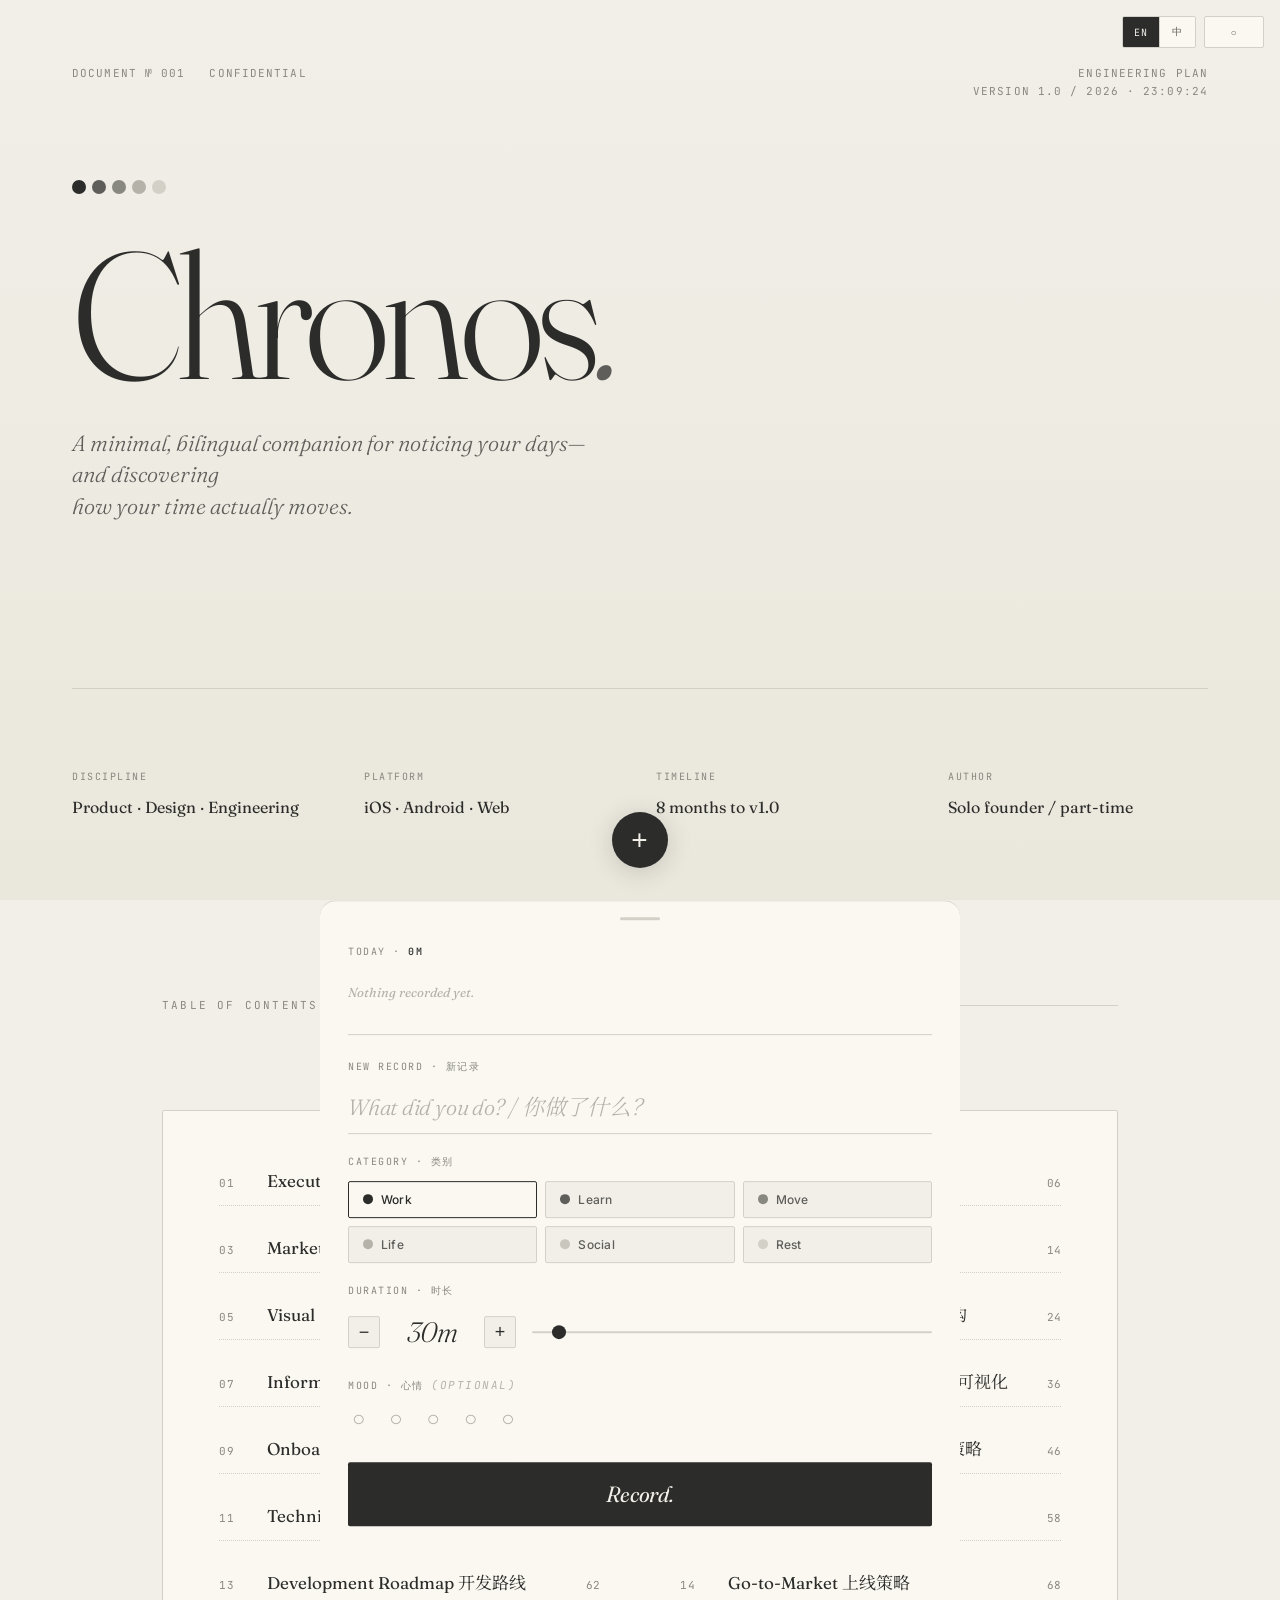
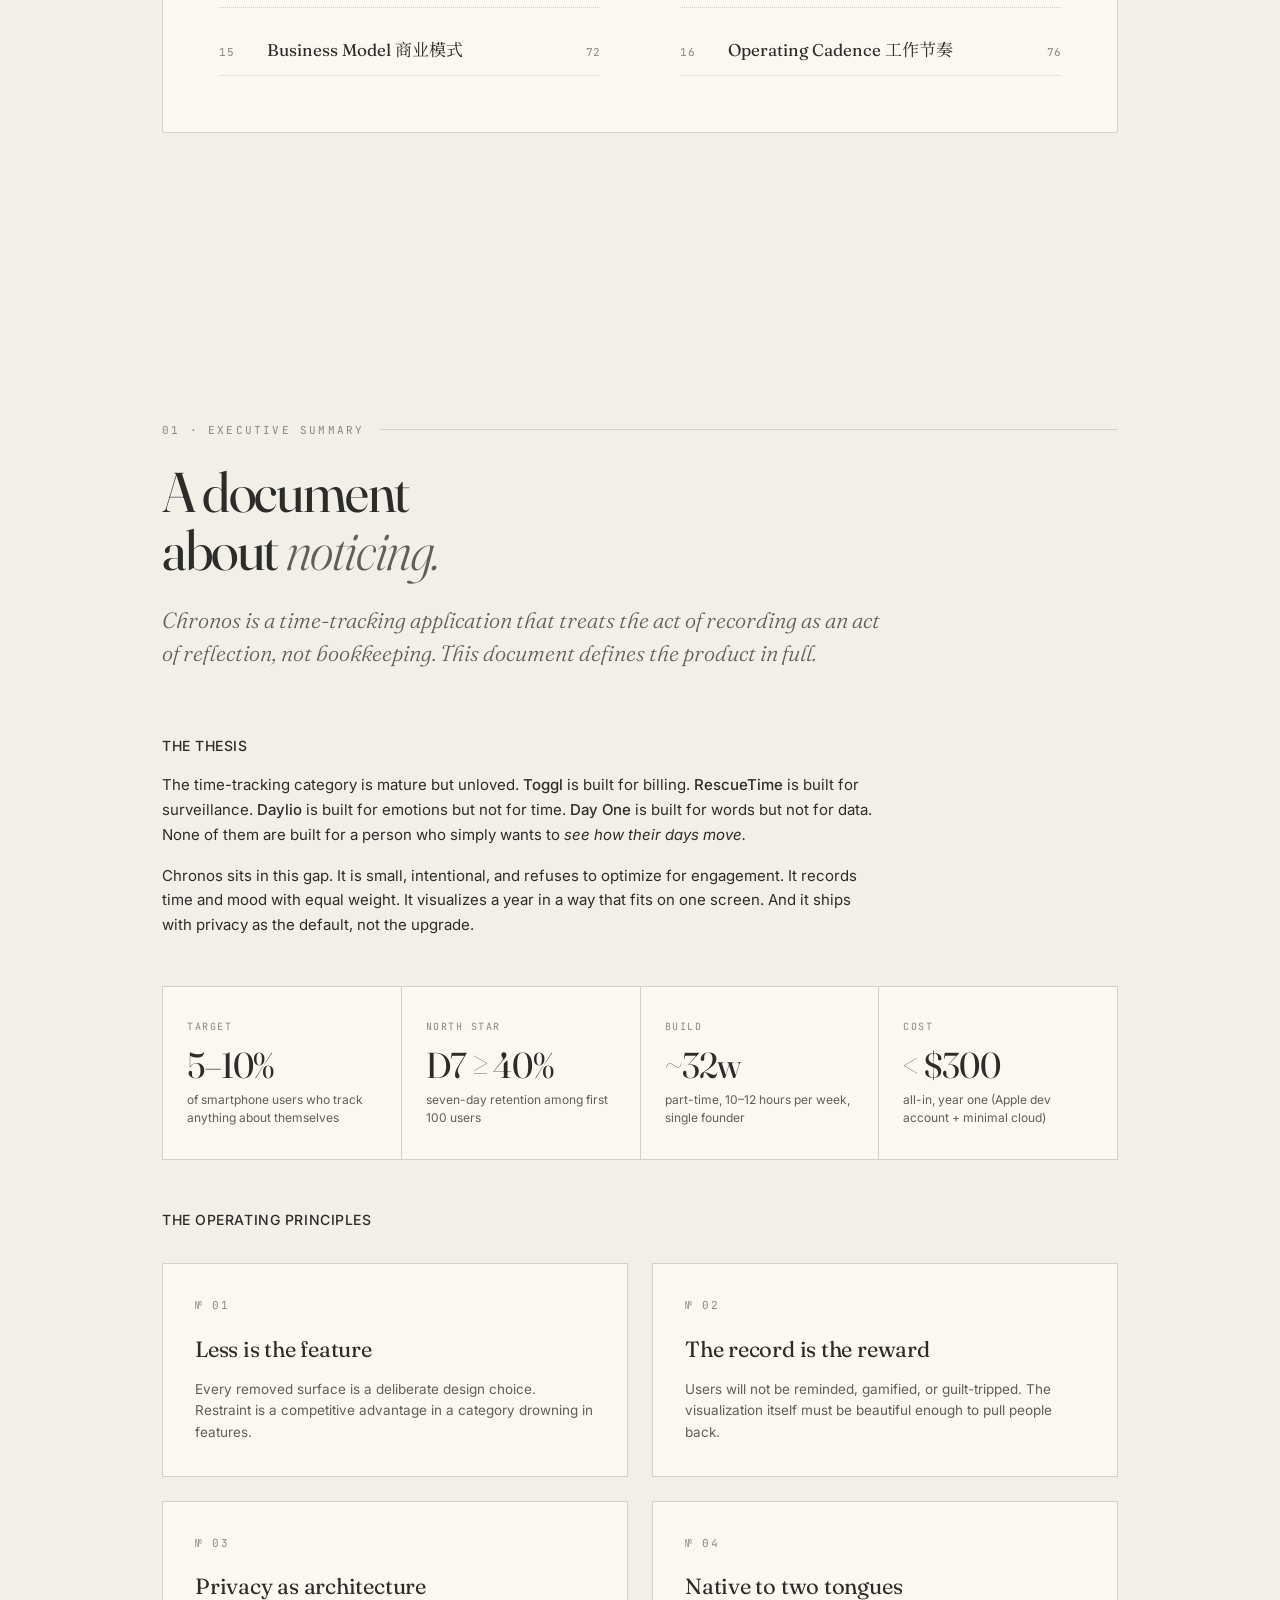
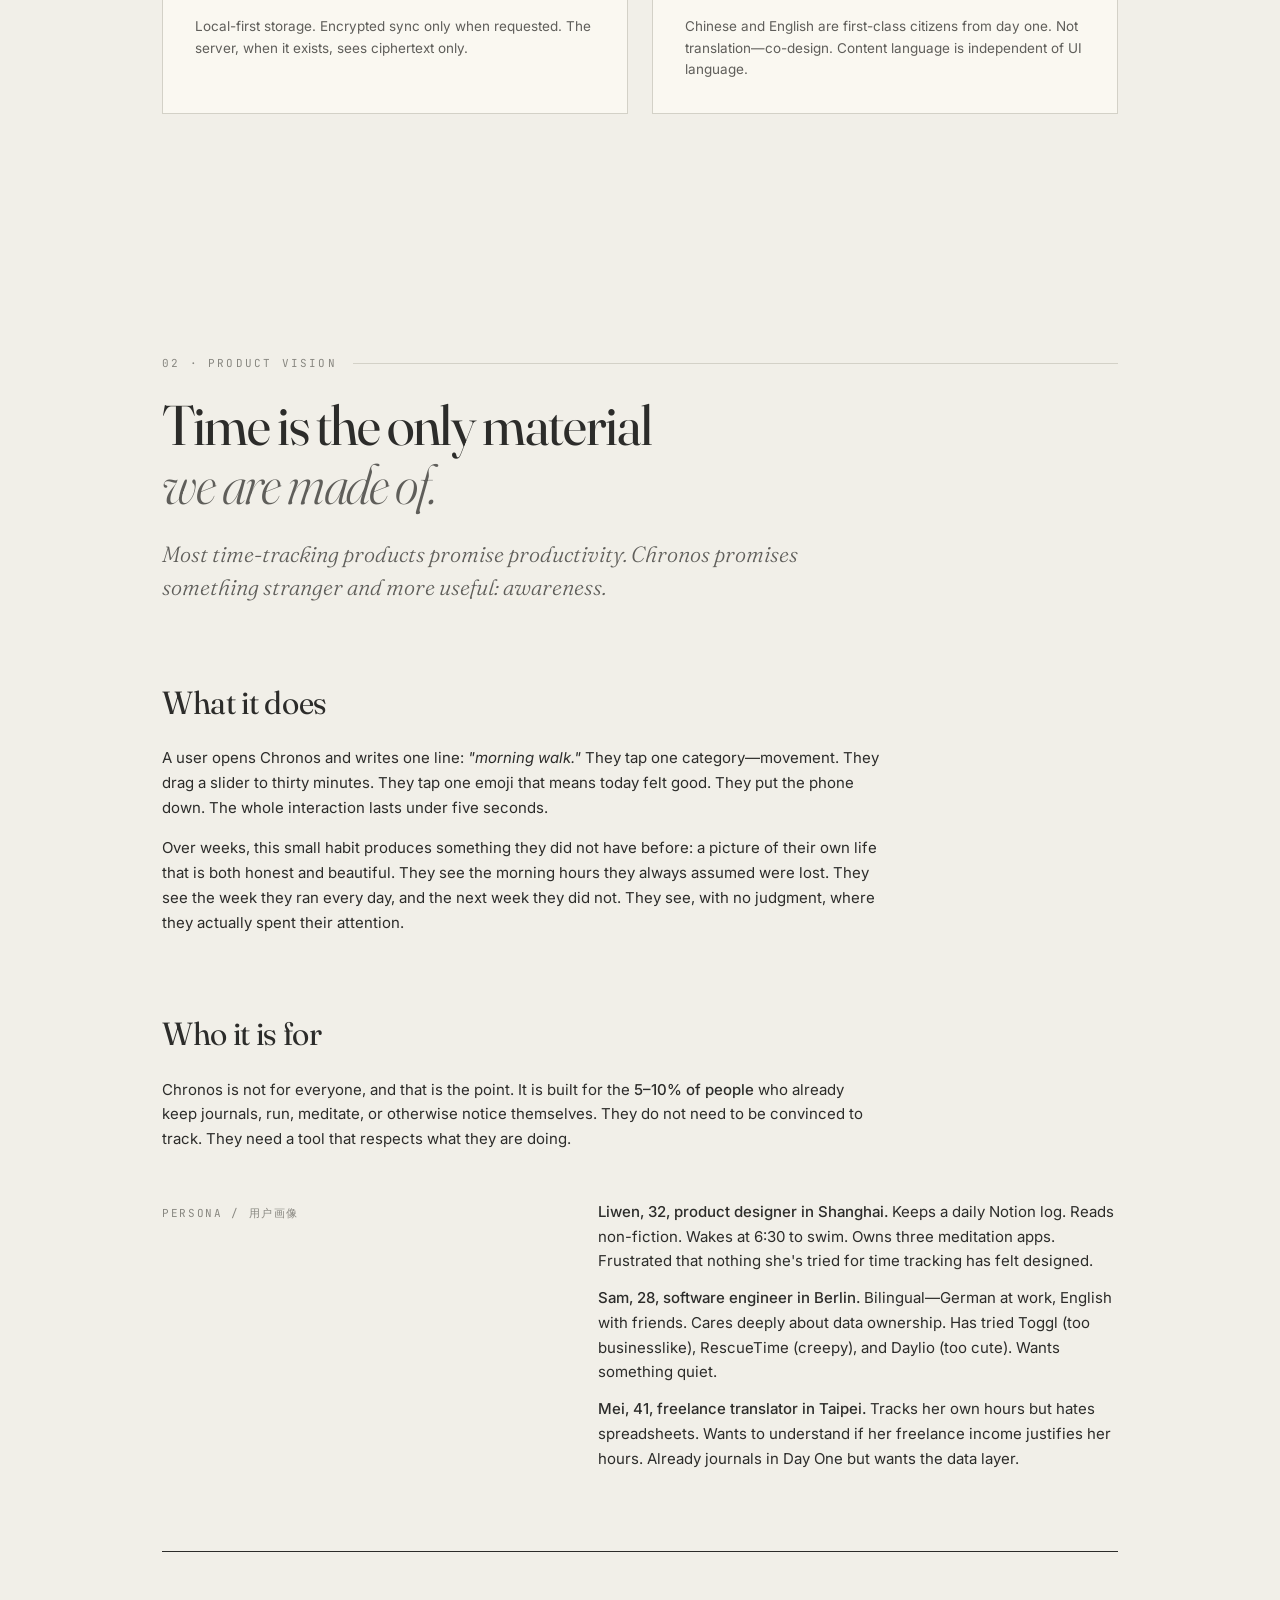
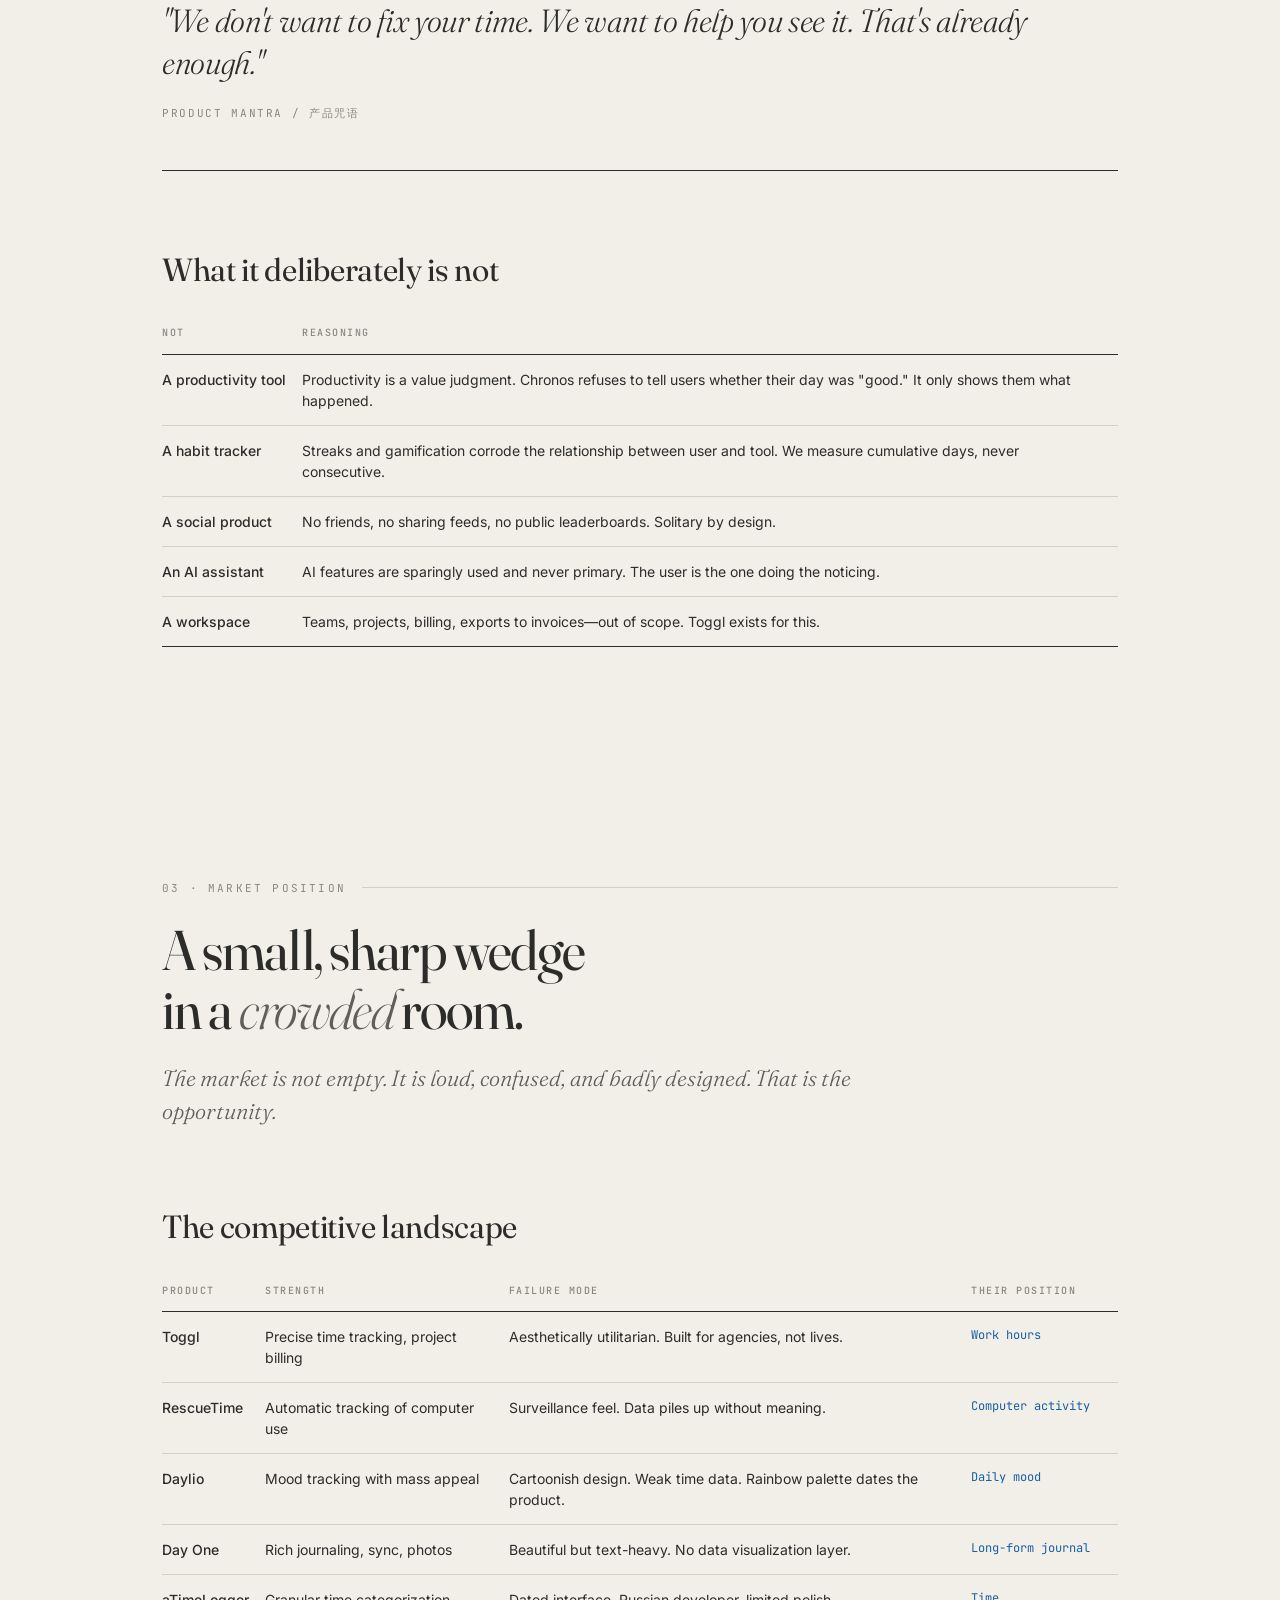
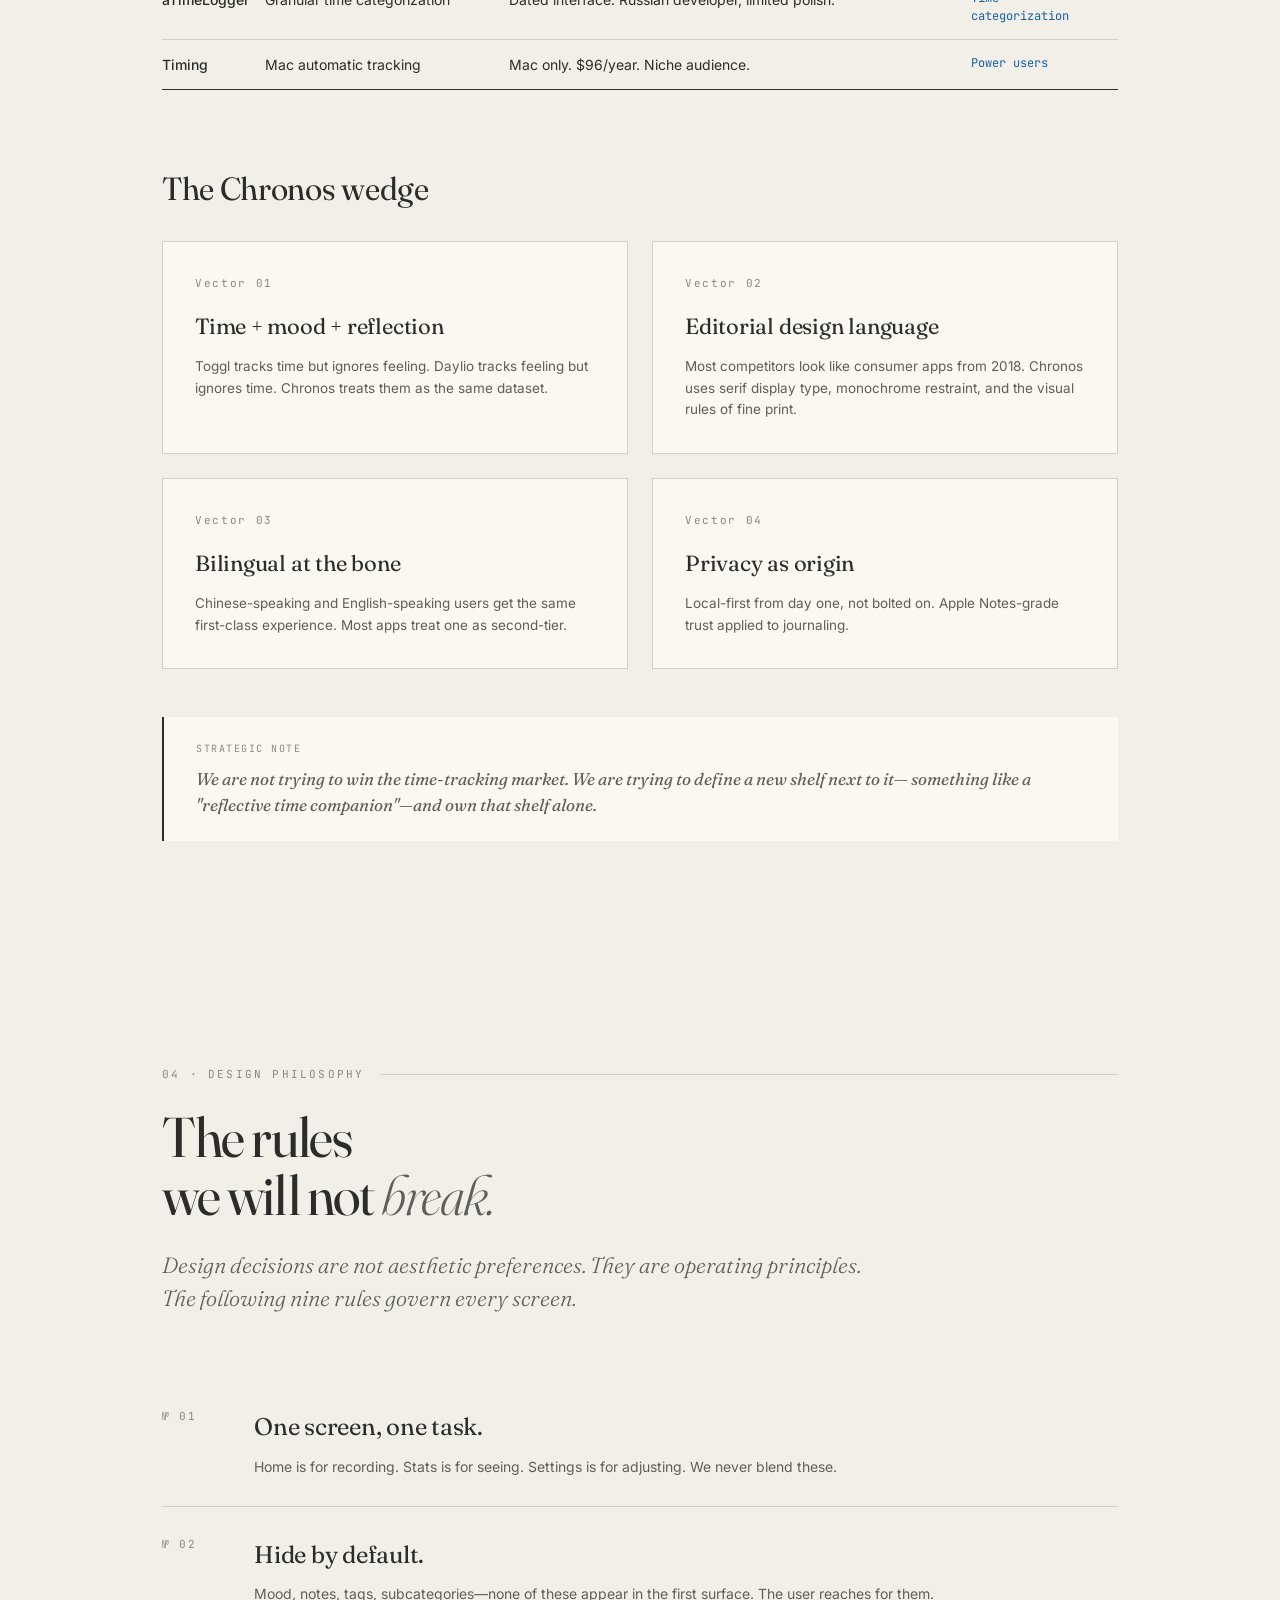
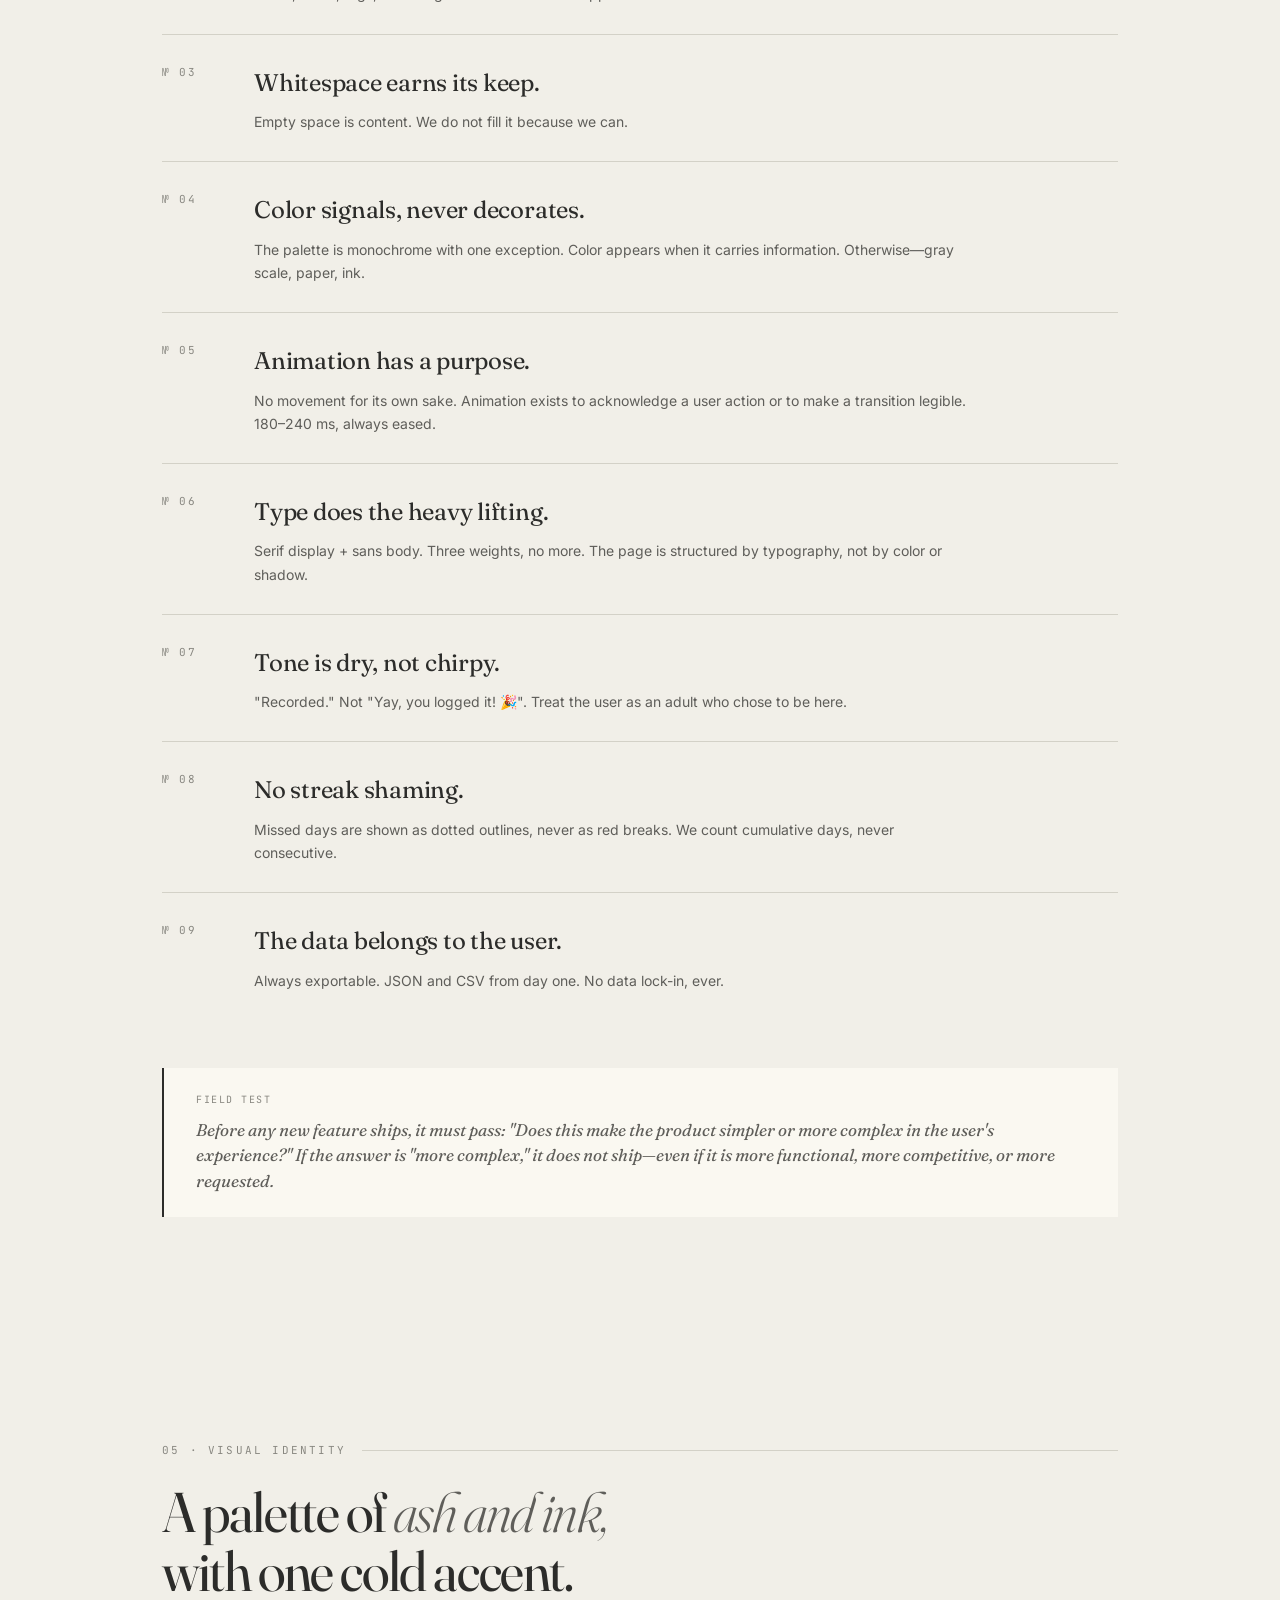
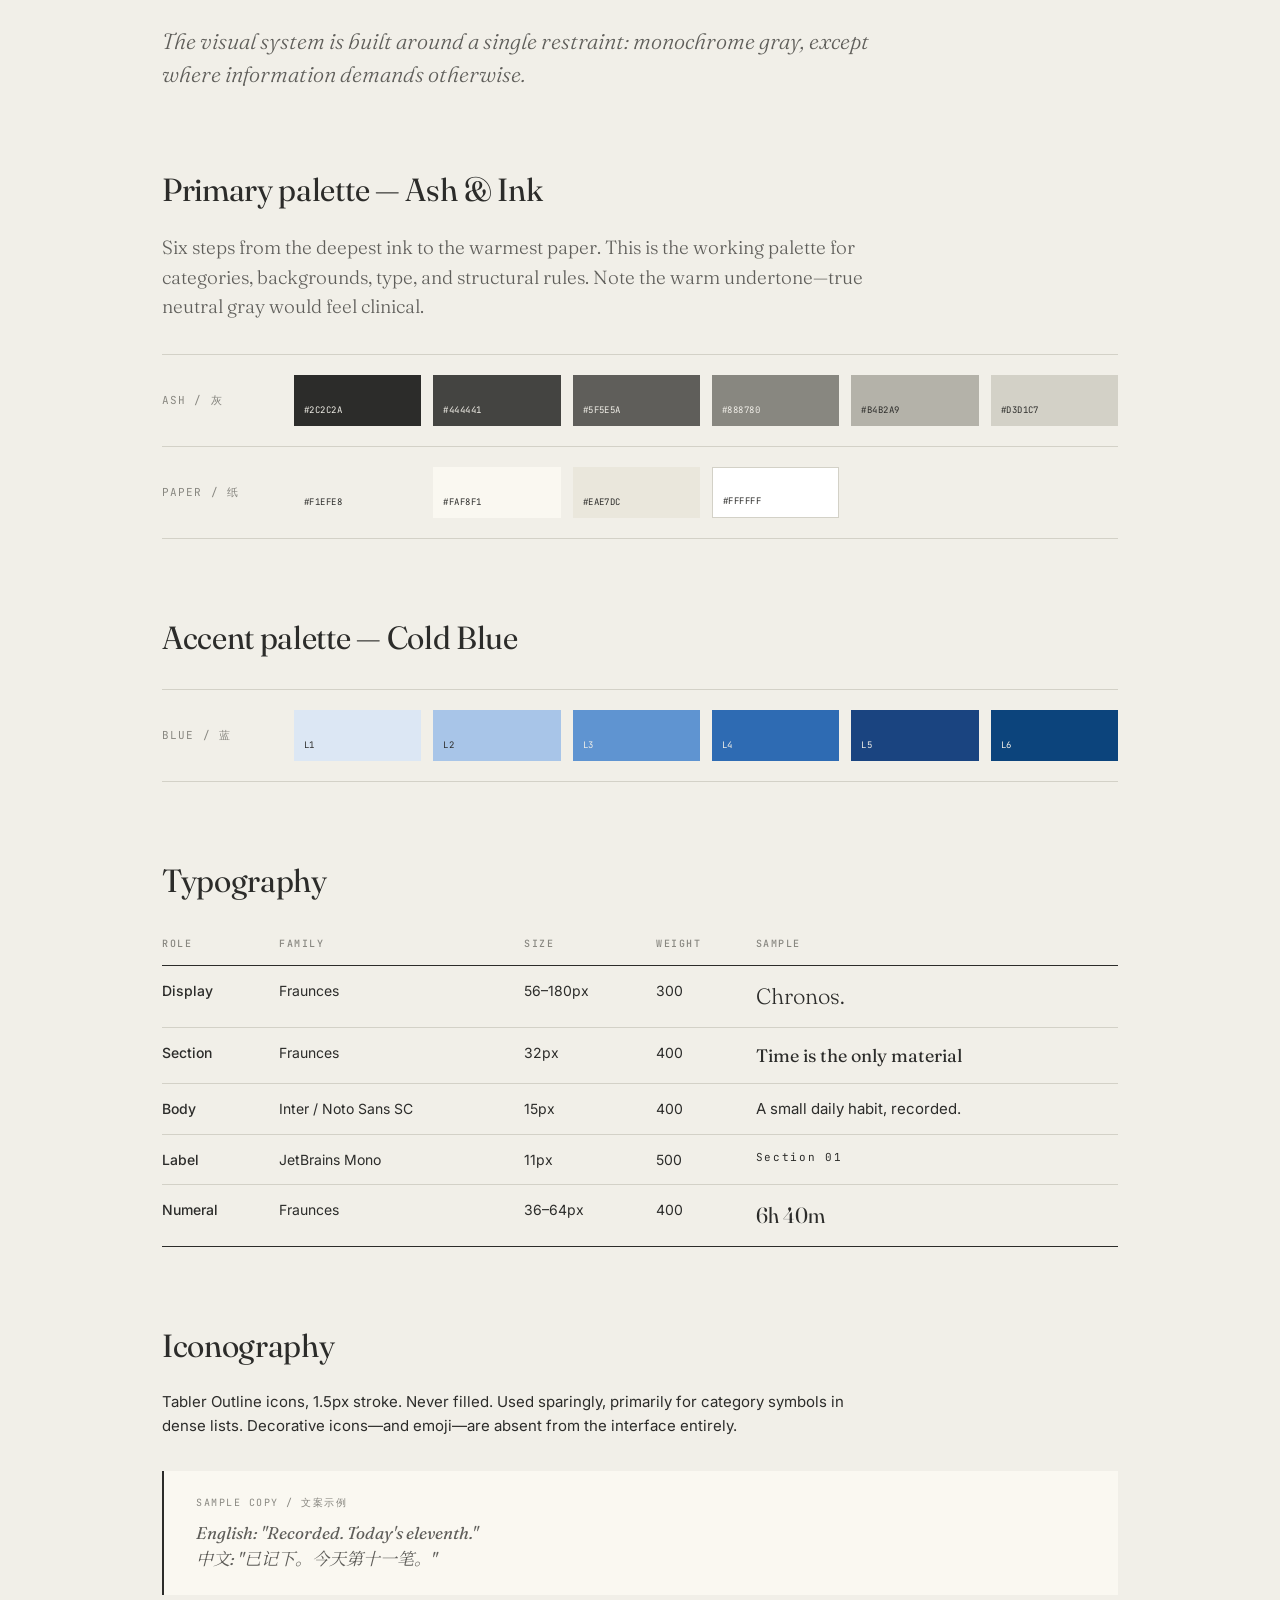
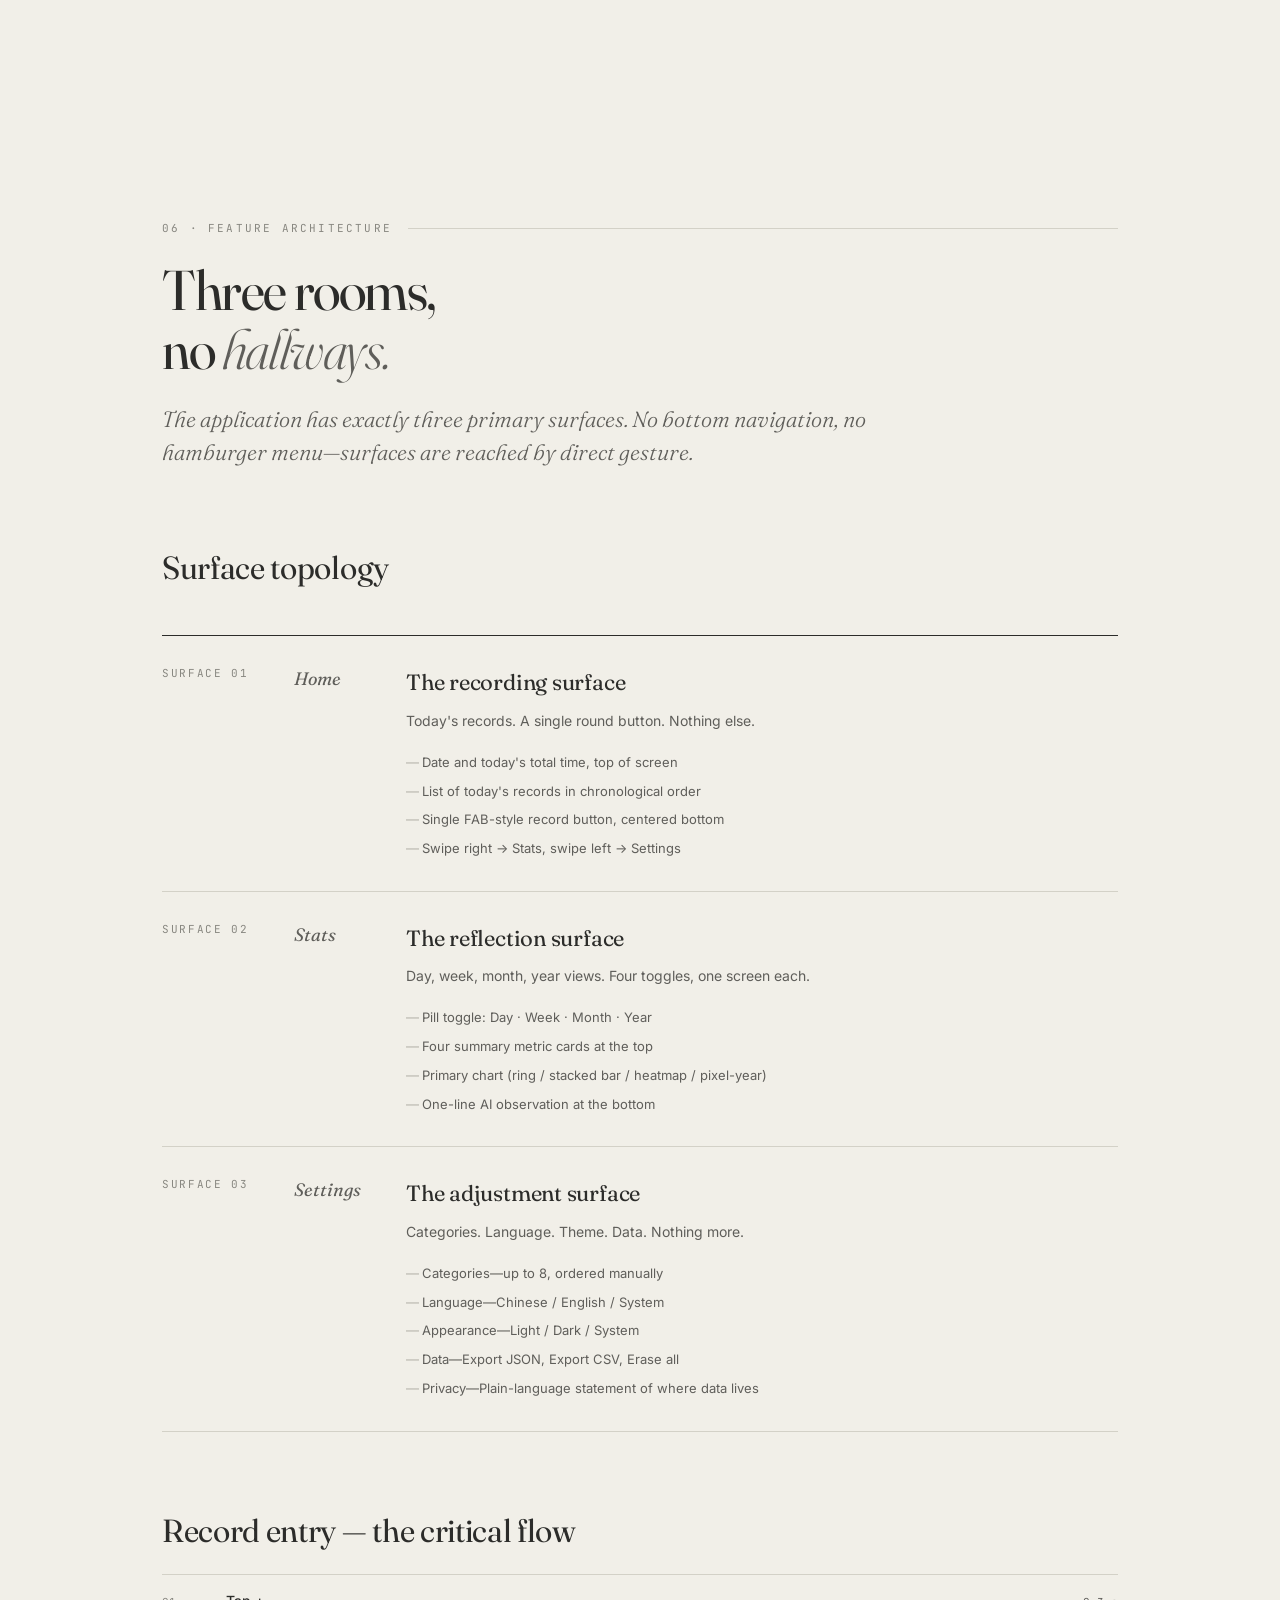
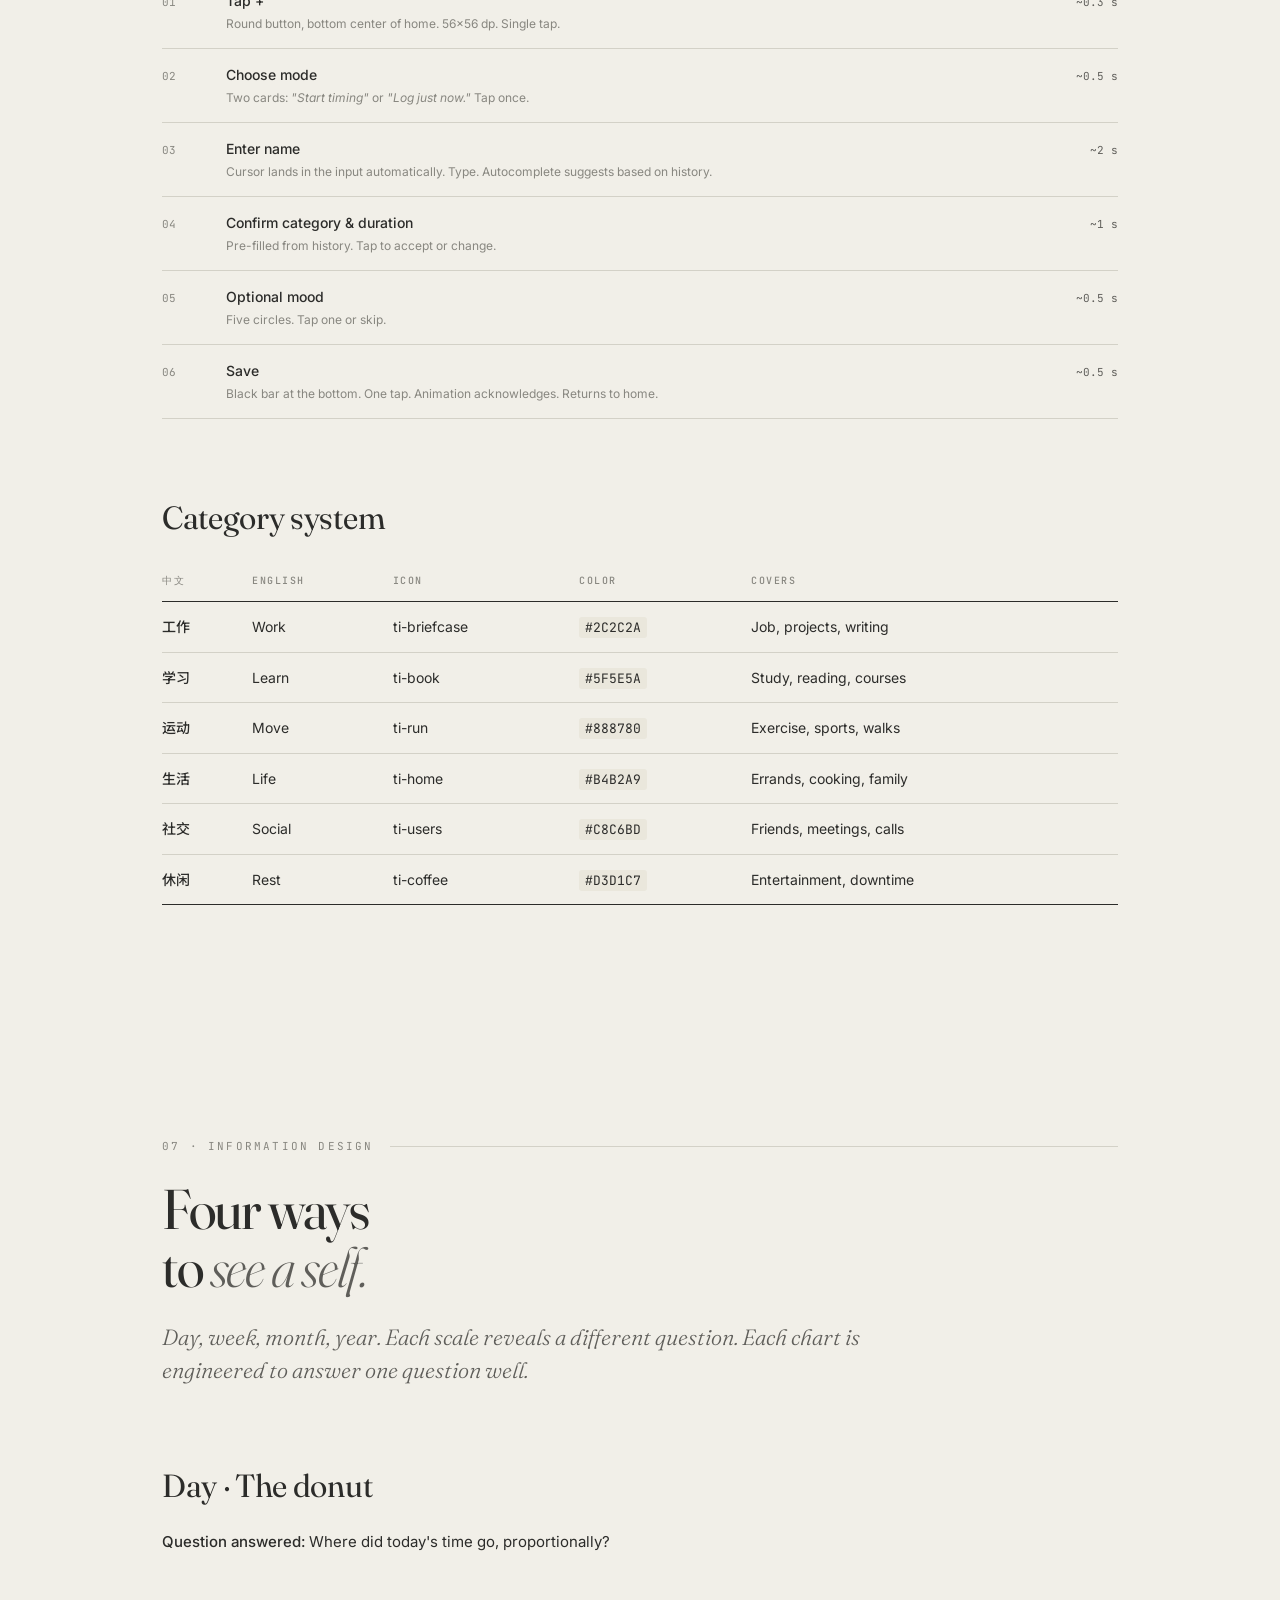
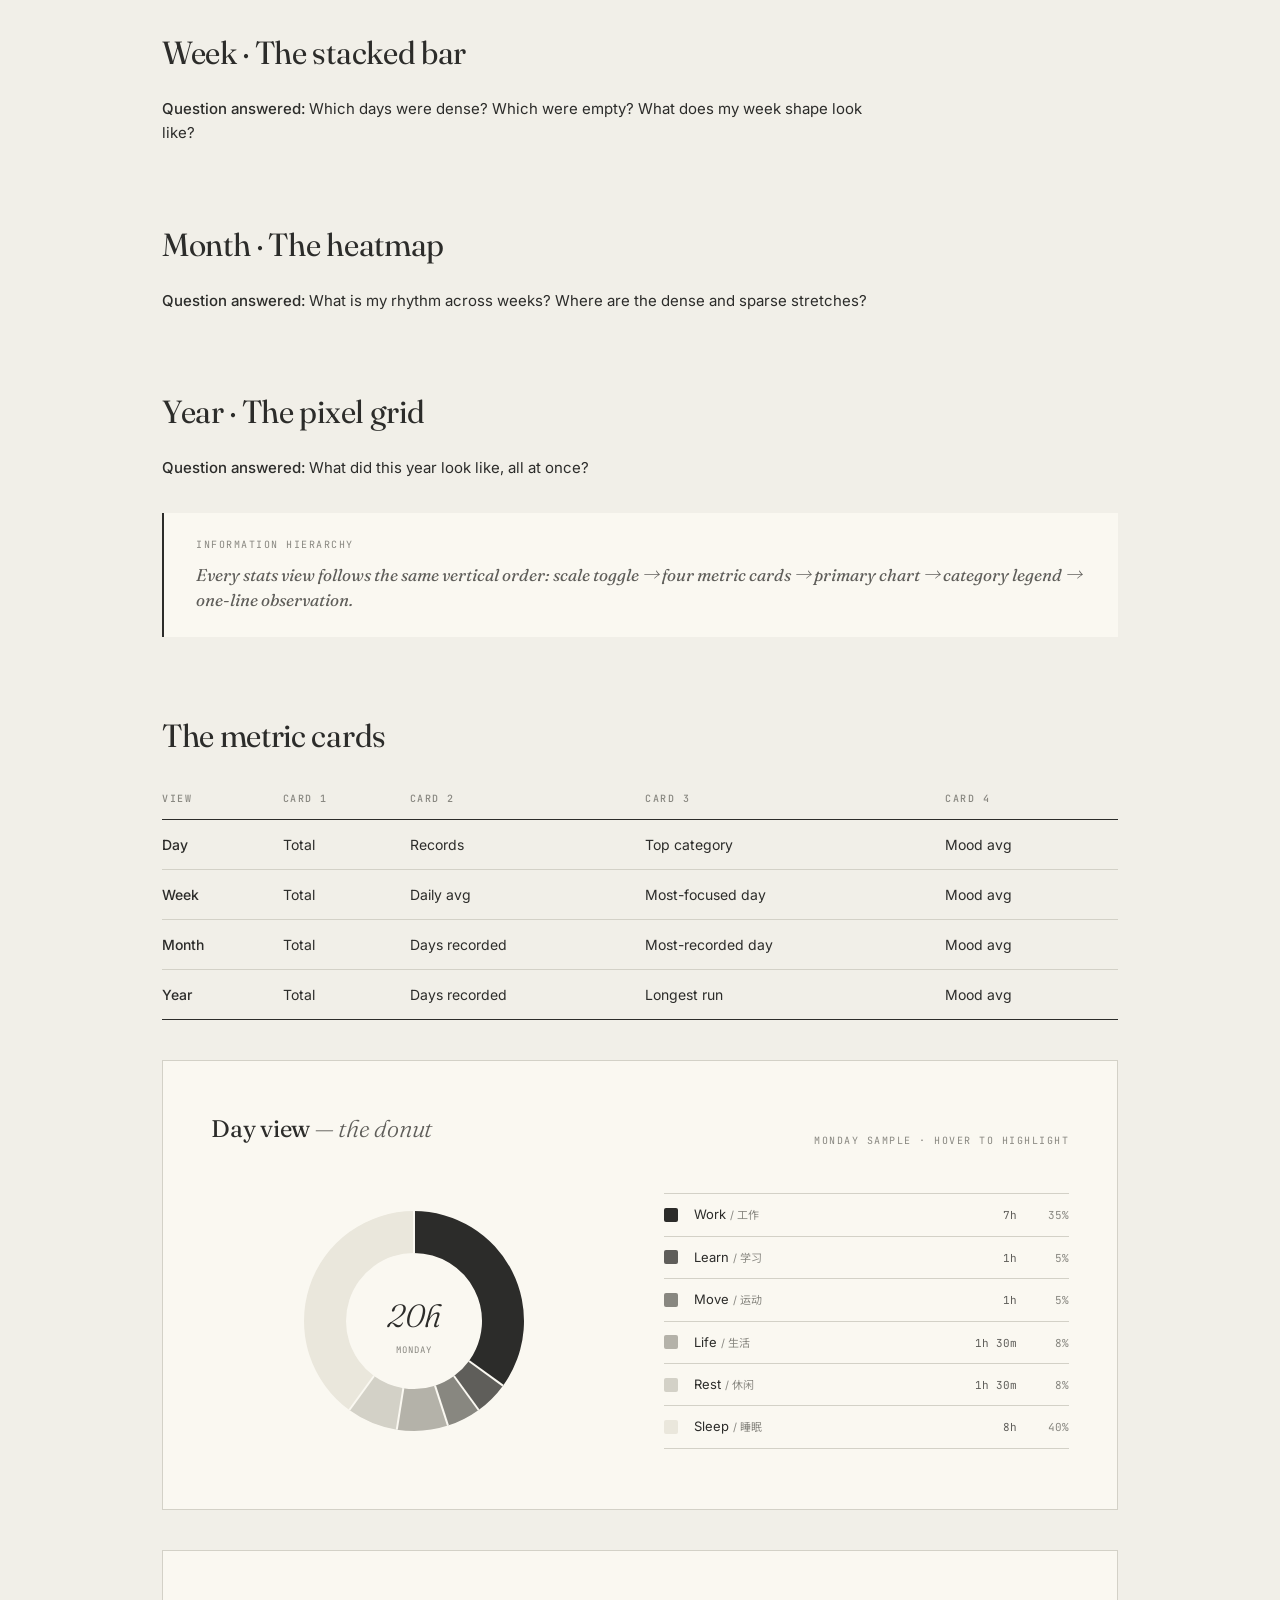
==== commit 0902f2a4: "Fix category button labels overflowing outside boxes on lang switch querySelector('span') was target" ====
--- a/chronos.html
+++ b/chronos.html
@@ -2921,7 +2921,7 @@
     // Update recording panel category labels and save button
     document.querySelectorAll('.rec-cat-btn').forEach(btn => {
       const cat = CATS.find(c => c.key === btn.dataset.catKey);
-      if (cat) btn.querySelector('span').textContent = lang === 'zh' ? cat.zh : cat.en;
+      if (cat) btn.querySelector('span:last-child').textContent = lang === 'zh' ? cat.zh : cat.en;
     });
     const saveBtn = document.getElementById('rec-save');
     if (saveBtn) saveBtn.textContent = lang === 'zh' ? '记下。' : 'Record.';
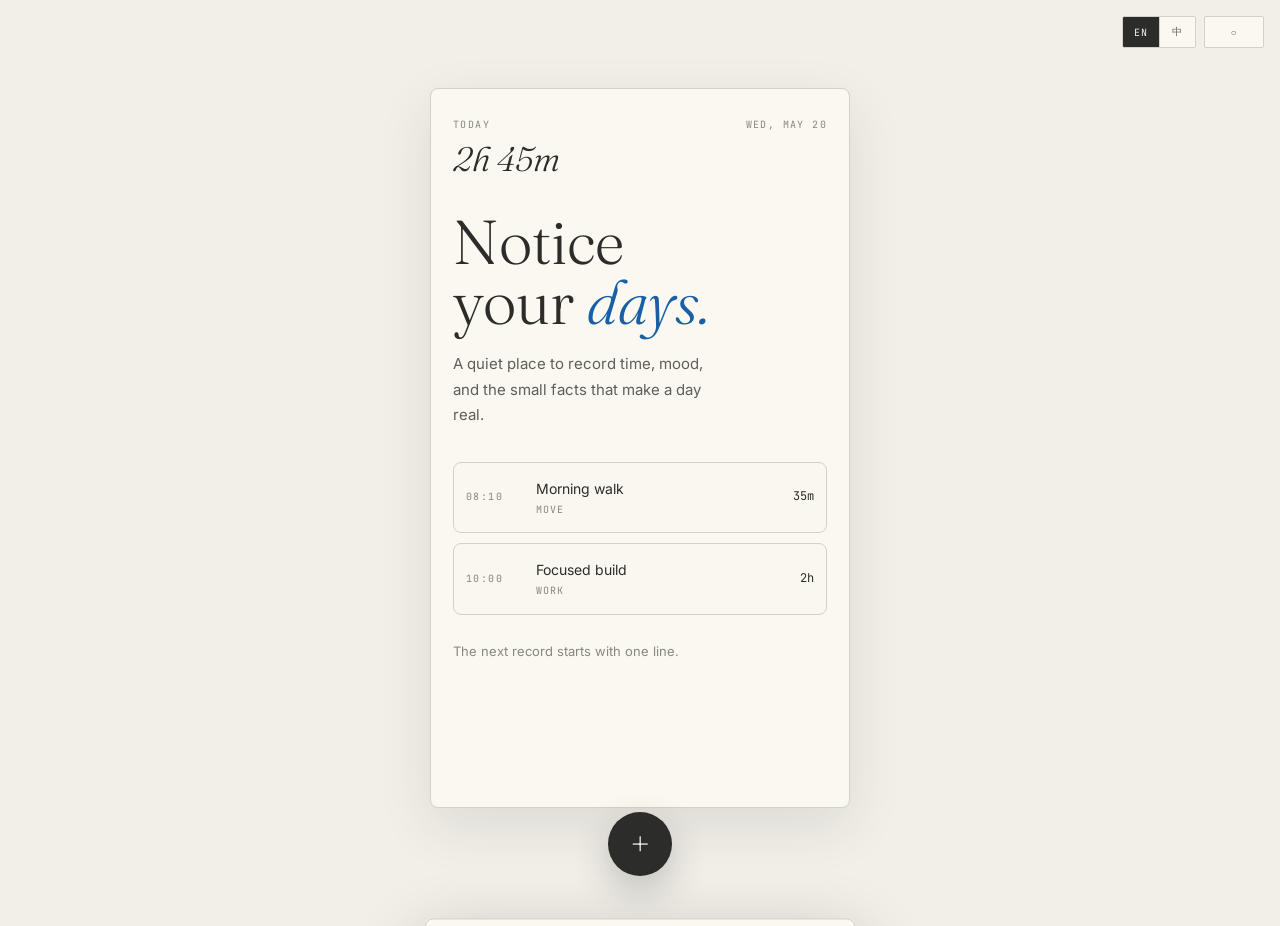
==== commit 1dc138c2: "Add Chronos interactive prototype" ====
--- a/chronos.html
+++ b/chronos.html
@@ -1,5 +1,5 @@
 <!DOCTYPE html>
-<html lang="zh-CN">
+<html lang="en">
 <head>
 <meta charset="UTF-8">
 <meta name="viewport" content="width=device-width, initial-scale=1.0">
@@ -1214,324 +1214,6 @@
 /* RESPONSIVE */
 /* ============================================================ */
 
-/* ============================================================ */
-/* FAB + RECORDING PANEL                                         */
-/* ============================================================ */
-
-#fab {
-  position: fixed;
-  bottom: 32px;
-  left: 50%;
-  transform: translateX(-50%);
-  width: 56px; height: 56px;
-  border-radius: 50%;
-  background: var(--ink);
-  color: var(--bg);
-  border: none;
-  font-size: 28px;
-  font-weight: 300;
-  line-height: 1;
-  cursor: pointer;
-  z-index: 800;
-  box-shadow: 0 4px 24px rgba(44,44,42,0.18);
-  transition: transform 0.2s cubic-bezier(0.34,1.56,0.64,1), background 0.2s, box-shadow 0.2s;
-  display: flex; align-items: center; justify-content: center;
-}
-#fab:hover { transform: translateX(-50%) scale(1.08); box-shadow: 0 6px 32px rgba(44,44,42,0.28); }
-#fab.open { transform: translateX(-50%) rotate(45deg); }
-
-#rec-overlay {
-  position: fixed; inset: 0;
-  background: rgba(44,44,42,0.3);
-  z-index: 801;
-  opacity: 0; pointer-events: none;
-  transition: opacity 0.3s;
-  backdrop-filter: blur(2px);
-}
-#rec-overlay.show { opacity: 1; pointer-events: all; }
-
-#rec-panel {
-  position: fixed;
-  bottom: 0; left: 0; right: 0;
-  z-index: 802;
-  transform: translateY(100%);
-  transition: transform 0.4s cubic-bezier(0.22,1,0.36,1);
-  max-height: 92vh;
-  overflow-y: auto;
-  overscroll-behavior: contain;
-}
-#rec-panel.open { transform: translateY(0); }
-
-#rec-panel-inner {
-  background: var(--paper);
-  border-top: 0.5px solid var(--rule);
-  border-radius: 16px 16px 0 0;
-  padding: 16px 28px 40px;
-  max-width: 640px;
-  margin: 0 auto;
-  transition: var(--transition);
-}
-
-#rec-handle {
-  width: 40px; height: 3px;
-  background: var(--rule);
-  border-radius: 2px;
-  margin: 0 auto 24px;
-}
-
-#rec-today {
-  border-bottom: 0.5px solid var(--rule);
-  margin-bottom: 24px;
-  padding-bottom: 20px;
-}
-#rec-today-header {
-  display: flex;
-  justify-content: space-between;
-  align-items: baseline;
-  margin-bottom: 12px;
-}
-#rec-today-label {
-  font-family: var(--mono);
-  font-size: 10px;
-  letter-spacing: 0.15em;
-  text-transform: uppercase;
-  color: var(--ink-mute);
-}
-#rec-today-count {
-  font-family: var(--mono);
-  font-size: 10px;
-  color: var(--ink-faint);
-}
-#rec-today-list {
-  list-style: none;
-  margin: 0; padding: 0;
-  max-height: 160px;
-  overflow-y: auto;
-}
-.rec-entry {
-  display: grid;
-  grid-template-columns: 10px 1fr auto auto;
-  gap: 10px;
-  align-items: center;
-  padding: 8px 0;
-  border-bottom: 0.5px solid var(--rule);
-  font-size: 13px;
-}
-.rec-entry:last-child { border-bottom: none; }
-.rec-entry-dot {
-  width: 8px; height: 8px; border-radius: 50%;
-  flex-shrink: 0;
-}
-.rec-entry-name { color: var(--ink); font-weight: 400; }
-.rec-entry-dur {
-  font-family: var(--mono); font-size: 11px; color: var(--ink-mute);
-}
-.rec-entry-mood {
-  font-size: 10px; color: var(--ink-faint);
-}
-
-#rec-form { }
-
-.rec-section-label {
-  font-family: var(--mono);
-  font-size: 10px;
-  letter-spacing: 0.15em;
-  text-transform: uppercase;
-  color: var(--ink-mute);
-  margin: 20px 0 10px;
-}
-.rec-section-label:first-child { margin-top: 0; }
-
-#rec-name-wrap { position: relative; }
-#rec-name {
-  width: 100%;
-  font-family: var(--serif);
-  font-size: 22px;
-  font-weight: 300;
-  font-style: italic;
-  background: transparent;
-  border: none;
-  border-bottom: 1px solid var(--rule);
-  color: var(--ink);
-  padding: 8px 0 12px;
-  outline: none;
-  caret-color: var(--ink);
-  letter-spacing: -0.01em;
-  transition: border-color 0.2s;
-}
-#rec-name:focus { border-bottom-color: var(--ink); }
-#rec-name::placeholder { color: var(--ink-faint); }
-
-#rec-autocomplete {
-  list-style: none; margin: 0; padding: 0;
-  position: absolute; top: 100%; left: 0; right: 0;
-  background: var(--paper);
-  border: 0.5px solid var(--rule);
-  border-top: none;
-  z-index: 10;
-  max-height: 160px; overflow-y: auto;
-}
-#rec-autocomplete li {
-  padding: 10px 14px;
-  font-family: var(--serif);
-  font-size: 16px;
-  font-style: italic;
-  cursor: pointer;
-  display: flex; align-items: center; gap: 10px;
-  color: var(--ink-soft);
-  transition: background 0.1s;
-}
-#rec-autocomplete li:hover, #rec-autocomplete li.ac-active {
-  background: var(--bg);
-  color: var(--ink);
-}
-#rec-autocomplete .ac-dot {
-  width: 8px; height: 8px; border-radius: 50%; flex-shrink: 0;
-}
-#rec-autocomplete .ac-dur {
-  font-family: var(--mono); font-size: 10px; color: var(--ink-mute);
-  font-style: normal; margin-left: auto;
-}
-#rec-autocomplete:empty { display: none; }
-
-#rec-cats {
-  display: grid;
-  grid-template-columns: repeat(3, 1fr);
-  gap: 8px;
-}
-.rec-cat-btn {
-  display: flex; align-items: center; gap: 8px;
-  padding: 10px 14px;
-  border: 0.5px solid var(--rule);
-  background: var(--bg);
-  cursor: pointer;
-  border-radius: 2px;
-  font-family: var(--sans);
-  font-size: 12px;
-  font-weight: 500;
-  color: var(--ink-soft);
-  transition: all 0.15s;
-  letter-spacing: 0.02em;
-}
-.rec-cat-btn:hover { border-color: var(--ink-mute); color: var(--ink); }
-.rec-cat-btn.selected { border-color: var(--ink); color: var(--ink); background: var(--paper); }
-.rec-cat-dot {
-  width: 10px; height: 10px; border-radius: 50%; flex-shrink: 0;
-}
-
-#rec-dur-row {
-  display: flex; align-items: center; gap: 16px;
-}
-.rec-stepper {
-  width: 32px; height: 32px;
-  border: 0.5px solid var(--rule);
-  background: var(--bg);
-  color: var(--ink);
-  font-size: 18px;
-  cursor: pointer;
-  border-radius: 2px;
-  display: flex; align-items: center; justify-content: center;
-  flex-shrink: 0;
-  transition: all 0.15s;
-  font-weight: 300;
-}
-.rec-stepper:hover { border-color: var(--ink); }
-#rec-dur-display {
-  font-family: var(--serif);
-  font-size: 28px;
-  font-weight: 300;
-  font-style: italic;
-  font-variation-settings: "opsz" 72;
-  color: var(--ink);
-  min-width: 72px;
-  text-align: center;
-  letter-spacing: -0.02em;
-}
-#rec-dur-slider {
-  flex: 1;
-  height: 2px;
-  -webkit-appearance: none;
-  appearance: none;
-  background: var(--rule);
-  outline: none;
-  border-radius: 1px;
-  cursor: pointer;
-}
-#rec-dur-slider::-webkit-slider-thumb {
-  -webkit-appearance: none;
-  width: 14px; height: 14px;
-  border-radius: 50%;
-  background: var(--ink);
-  cursor: pointer;
-}
-
-#rec-mood-row {
-  display: flex; gap: 16px;
-}
-.rec-mood-dot {
-  font-size: 22px; line-height: 1;
-  background: none; border: none;
-  cursor: pointer;
-  color: var(--ink-faint);
-  padding: 4px;
-  transition: all 0.15s;
-  letter-spacing: 0;
-}
-.rec-mood-dot:hover { color: var(--ink-soft); transform: scale(1.2); }
-.rec-mood-dot.selected { color: var(--ink); }
-
-#rec-save {
-  width: 100%;
-  margin-top: 28px;
-  padding: 18px;
-  background: var(--ink);
-  color: var(--bg);
-  border: none;
-  font-family: var(--serif);
-  font-size: 22px;
-  font-weight: 400;
-  font-style: italic;
-  cursor: pointer;
-  border-radius: 2px;
-  letter-spacing: -0.01em;
-  transition: opacity 0.2s;
-  font-variation-settings: "opsz" 72;
-}
-#rec-save:hover { opacity: 0.85; }
-
-#rec-toast {
-  position: fixed;
-  bottom: 100px;
-  left: 50%;
-  transform: translateX(-50%) translateY(16px);
-  background: var(--ink);
-  color: var(--bg);
-  font-family: var(--mono);
-  font-size: 11px;
-  letter-spacing: 0.15em;
-  text-transform: uppercase;
-  padding: 12px 20px;
-  border-radius: 2px;
-  opacity: 0;
-  pointer-events: none;
-  transition: opacity 0.3s, transform 0.3s;
-  z-index: 900;
-  white-space: nowrap;
-}
-#rec-toast.show {
-  opacity: 1;
-  transform: translateX(-50%) translateY(0);
-}
-
-@media print {
-  #fab, #rec-overlay, #rec-panel, #rec-toast,
-  .fixed-controls, #section-indicator { display: none; }
-}
-
-/* ============================================================ */
-/* PRINT                                                         */
-/* ============================================================ */
-
 @media print {
   body { background: var(--bg); }
   .page, .cover { padding: 48px 56px; }
@@ -1555,68 +1237,420 @@
   .fixed-controls { top: 8px; right: 8px; }
   #section-indicator { bottom: 8px; right: 8px; max-width: calc(100vw - 16px); }
 }
+
+/* ============================================================ */
+/* APP PROTOTYPE — HOME + RECORD ENTRY                          */
+/* ============================================================ */
+
+body.app-prototype > .cover,
+body.app-prototype > section.page,
+body.app-prototype > .colophon,
+body.app-prototype #scroll-progress,
+body.app-prototype #section-indicator {
+  display: none;
+}
+
+.chronos-app {
+  min-height: 100vh;
+  padding: 88px 20px 118px;
+  display: grid;
+  place-items: center;
+}
+
+.app-device {
+  width: min(420px, 100%);
+  min-height: min(720px, calc(100vh - 176px));
+  background: var(--paper);
+  border: 0.5px solid var(--rule);
+  border-radius: 8px;
+  padding: 28px 22px 24px;
+  box-shadow: 0 18px 54px rgba(44, 44, 42, 0.10);
+}
+
+:root.dark .app-device {
+  box-shadow: 0 18px 54px rgba(0, 0, 0, 0.28);
+}
+
+.app-topline {
+  display: flex;
+  align-items: flex-start;
+  justify-content: space-between;
+  gap: 20px;
+  margin-bottom: 36px;
+}
+
+.app-kicker,
+.app-date,
+.record-time,
+.field-label,
+.entry-meta,
+.duration-control span {
+  font-family: var(--mono);
+  font-size: 10px;
+  letter-spacing: 0.14em;
+  text-transform: uppercase;
+  color: var(--ink-mute);
+}
+
+.app-total {
+  font-family: var(--serif);
+  font-size: 34px;
+  line-height: 1;
+  font-weight: 300;
+  font-style: italic;
+  color: var(--ink);
+  margin-top: 8px;
+}
+
+.app-hero {
+  margin-bottom: 34px;
+}
+
+.app-title {
+  font-family: var(--serif);
+  font-size: clamp(42px, 12vw, 62px);
+  font-weight: 300;
+  letter-spacing: 0;
+  line-height: 0.98;
+  max-width: 8ch;
+}
+
+.app-title em {
+  color: var(--accent-blue);
+  font-style: italic;
+}
+
+.app-lede {
+  margin-top: 18px;
+  color: var(--ink-soft);
+  max-width: 31ch;
+  line-height: 1.7;
+}
+
+.app-records {
+  display: grid;
+  gap: 10px;
+}
+
+.record-row {
+  display: grid;
+  grid-template-columns: 58px 1fr auto;
+  align-items: center;
+  gap: 12px;
+  border: 0.5px solid var(--rule);
+  border-radius: 8px;
+  padding: 14px 12px;
+  background: color-mix(in srgb, var(--paper) 86%, var(--bg) 14%);
+}
+
+.record-title {
+  font-size: 14px;
+  color: var(--ink);
+}
+
+.record-cat {
+  font-family: var(--mono);
+  font-size: 10px;
+  letter-spacing: 0.1em;
+  color: var(--ink-mute);
+  text-transform: uppercase;
+  margin-top: 2px;
+}
+
+.record-duration {
+  font-family: var(--mono);
+  font-size: 12px;
+  color: var(--ink);
+}
+
+.empty-note {
+  margin-top: 16px;
+  color: var(--ink-mute);
+  font-size: 13px;
+}
+
+.fab-button {
+  position: fixed;
+  left: 50%;
+  bottom: 24px;
+  transform: translateX(-50%);
+  width: 64px;
+  height: 64px;
+  border-radius: 50%;
+  border: 0;
+  background: var(--ink);
+  color: var(--bg);
+  font-family: var(--serif);
+  font-size: 38px;
+  font-weight: 300;
+  line-height: 58px;
+  cursor: pointer;
+  z-index: 980;
+  box-shadow: 0 14px 36px rgba(44, 44, 42, 0.24);
+  transition: transform 0.18s ease, box-shadow 0.18s ease, background 0.18s ease;
+}
+
+.fab-button:hover {
+  transform: translateX(-50%) translateY(-2px);
+  box-shadow: 0 18px 44px rgba(44, 44, 42, 0.28);
+}
+
+.fab-button:active {
+  transform: translateX(-50%) translateY(1px) scale(0.98);
+}
+
+.entry-backdrop {
+  position: fixed;
+  inset: 0;
+  background: rgba(26, 26, 24, 0.36);
+  opacity: 0;
+  pointer-events: none;
+  z-index: 970;
+  transition: opacity 0.2s ease;
+}
+
+.entry-backdrop.open {
+  opacity: 1;
+  pointer-events: auto;
+}
+
+.entry-panel {
+  position: fixed;
+  left: 50%;
+  bottom: 18px;
+  transform: translate(-50%, calc(100% + 36px));
+  width: min(430px, calc(100vw - 24px));
+  max-height: min(720px, calc(100vh - 34px));
+  overflow: auto;
+  background: var(--paper);
+  border: 0.5px solid var(--rule);
+  border-radius: 8px;
+  padding: 18px;
+  z-index: 990;
+  box-shadow: 0 26px 70px rgba(26, 26, 24, 0.30);
+  transition: transform 0.24s ease;
+}
+
+.entry-panel.open {
+  transform: translate(-50%, 0);
+}
+
+.entry-header {
+  display: flex;
+  align-items: flex-start;
+  justify-content: space-between;
+  gap: 16px;
+  margin-bottom: 18px;
+}
+
+.entry-title {
+  font-family: var(--serif);
+  font-size: 30px;
+  line-height: 1.08;
+  font-weight: 300;
+}
+
+.entry-close {
+  width: 36px;
+  height: 36px;
+  border: 0.5px solid var(--rule);
+  border-radius: 8px;
+  background: transparent;
+  color: var(--ink-soft);
+  font-size: 20px;
+  line-height: 1;
+  cursor: pointer;
+}
+
+.entry-field {
+  display: grid;
+  gap: 8px;
+  margin: 16px 0;
+}
+
+.entry-input {
+  width: 100%;
+  min-height: 86px;
+  resize: vertical;
+  border: 0.5px solid var(--rule);
+  border-radius: 8px;
+  background: var(--bg);
+  color: var(--ink);
+  font: 400 16px/1.55 var(--sans);
+  padding: 12px;
+  outline: none;
+}
+
+.entry-input:focus {
+  border-color: var(--accent-blue);
+  box-shadow: 0 0 0 3px var(--accent-blue-soft);
+}
+
+.category-grid {
+  display: grid;
+  grid-template-columns: repeat(3, minmax(0, 1fr));
+  gap: 8px;
+}
+
+.category-btn {
+  min-height: 42px;
+  border: 0.5px solid var(--rule);
+  border-radius: 8px;
+  background: var(--bg);
+  color: var(--ink);
+  font-family: var(--sans);
+  font-size: 14px;
+  line-height: 1.15;
+  padding: 10px 8px;
+  text-align: center;
+  white-space: nowrap;
+  overflow: hidden;
+  text-overflow: ellipsis;
+  cursor: pointer;
+}
+
+.category-btn.active,
+.category-btn:hover {
+  border-color: var(--ink);
+  background: var(--ink);
+  color: var(--bg);
+}
+
+.duration-control {
+  display: flex;
+  align-items: center;
+  justify-content: space-between;
+  gap: 12px;
+  border: 0.5px solid var(--rule);
+  border-radius: 8px;
+  padding: 12px;
+  margin-top: 16px;
+}
+
+.duration-control strong {
+  font-family: var(--serif);
+  font-size: 24px;
+  font-weight: 300;
+  color: var(--ink);
+}
+
+.save-button {
+  width: 100%;
+  min-height: 48px;
+  margin-top: 16px;
+  border: 0;
+  border-radius: 8px;
+  background: var(--accent-blue);
+  color: #fff;
+  font-family: var(--sans);
+  font-size: 15px;
+  font-weight: 500;
+  cursor: pointer;
+}
+
+body.entry-open .fab-button {
+  opacity: 0;
+  pointer-events: none;
+}
+
+@media (max-width: 520px) {
+  .chronos-app { padding: 72px 12px 108px; }
+  .app-device { min-height: calc(100vh - 160px); padding: 24px 18px; }
+  .record-row { grid-template-columns: 50px 1fr auto; }
+  .category-grid { grid-template-columns: repeat(2, minmax(0, 1fr)); }
+  .entry-panel { bottom: 12px; }
+}
 </style>
 </head>
-<body>
+<body class="app-prototype">
 
 <div id="scroll-progress"></div>
 <div id="river-tooltip"></div>
+
+<main class="chronos-app" id="chronos-app">
+  <section class="app-device" aria-label="Chronos app prototype">
+    <header class="app-topline">
+      <div>
+        <div class="app-kicker" data-copy-en="Today" data-copy-zh="今天">Today</div>
+        <div class="app-total">2h 45m</div>
+      </div>
+      <div class="app-date" data-copy-en="Wed, May 20" data-copy-zh="5月20日，周三">Wed, May 20</div>
+    </header>
+
+    <section class="app-hero">
+      <h1 class="app-title" data-copy-html="true" data-copy-en="Notice your <em>days.</em>" data-copy-zh="看见你的<em>时间。</em>">Notice your <em>days.</em></h1>
+      <p class="app-lede" data-copy-en="A quiet place to record time, mood, and the small facts that make a day real." data-copy-zh="一个安静的地方，用来记录时间、心情，以及让一天变得真实的小事实。">
+        A quiet place to record time, mood, and the small facts that make a day real.
+      </p>
+    </section>
+
+    <section class="app-records" aria-label="Today's records">
+      <article class="record-row">
+        <div class="record-time">08:10</div>
+        <div>
+          <div class="record-title" data-copy-en="Morning walk" data-copy-zh="晨间散步">Morning walk</div>
+          <div class="record-cat" data-copy-en="Move" data-copy-zh="运动">Move</div>
+        </div>
+        <div class="record-duration">35m</div>
+      </article>
+      <article class="record-row">
+        <div class="record-time">10:00</div>
+        <div>
+          <div class="record-title" data-copy-en="Focused build" data-copy-zh="专注开发">Focused build</div>
+          <div class="record-cat" data-copy-en="Work" data-copy-zh="工作">Work</div>
+        </div>
+        <div class="record-duration">2h</div>
+      </article>
+      <p class="empty-note" data-copy-en="The next record starts with one line." data-copy-zh="下一笔记录，从一句话开始。">The next record starts with one line.</p>
+    </section>
+  </section>
+</main>
+
+<button class="fab-button" id="record-fab" type="button" onclick="openEntryPanel()" aria-label="Add record" data-aria-en="Add record" data-aria-zh="新增记录">+</button>
+<div class="entry-backdrop" id="entry-backdrop" onclick="closeEntryPanel()" aria-hidden="true"></div>
+<section class="entry-panel" id="entry-panel" role="dialog" aria-modal="true" aria-hidden="true" aria-labelledby="entry-title">
+  <div class="entry-header">
+    <div>
+      <div class="entry-meta" data-copy-en="New record" data-copy-zh="新记录">New record</div>
+      <h2 class="entry-title" id="entry-title" data-copy-en="What moved?" data-copy-zh="刚才发生了什么？">What moved?</h2>
+    </div>
+    <button class="entry-close" type="button" onclick="closeEntryPanel()" aria-label="Close" data-aria-en="Close" data-aria-zh="关闭">×</button>
+  </div>
+
+  <label class="entry-field">
+    <span class="field-label" data-copy-en="Note" data-copy-zh="记录">Note</span>
+    <textarea class="entry-input" id="entry-note" data-placeholder-en="morning walk, reading, deep work..." data-placeholder-zh="晨间散步、阅读、专注工作……" placeholder="morning walk, reading, deep work..."></textarea>
+  </label>
+
+  <div class="entry-field">
+    <span class="field-label" data-copy-en="Category" data-copy-zh="类别">Category</span>
+    <div class="category-grid" aria-label="Category">
+      <button class="category-btn active" type="button" data-copy-en="Work" data-copy-zh="工作">Work</button>
+      <button class="category-btn" type="button" data-copy-en="Learn" data-copy-zh="学习">Learn</button>
+      <button class="category-btn" type="button" data-copy-en="Move" data-copy-zh="运动">Move</button>
+      <button class="category-btn" type="button" data-copy-en="Life" data-copy-zh="生活">Life</button>
+      <button class="category-btn" type="button" data-copy-en="Social" data-copy-zh="社交">Social</button>
+      <button class="category-btn" type="button" data-copy-en="Rest" data-copy-zh="休闲">Rest</button>
+    </div>
+  </div>
+
+  <div class="duration-control">
+    <span data-copy-en="Duration" data-copy-zh="时长">Duration</span>
+    <strong>25m</strong>
+  </div>
+
+  <button class="save-button" type="button" onclick="closeEntryPanel()" data-copy-en="Save record" data-copy-zh="保存记录">Save record</button>
+</section>
 
 <!-- Fixed controls: dark mode + language + section indicator -->
 <div class="fixed-controls">
   <div class="ctrl-segment" id="lang-toggle" title="Toggle language / 切换语言">
-    <button class="ctrl-btn active" id="btn-en" data-lang="en">EN</button>
-    <button class="ctrl-btn" id="btn-zh" data-lang="zh">中</button>
-  </div>
-  <button class="ctrl-btn" id="dark-toggle" title="Toggle dark mode">○</button>
+    <button class="ctrl-btn active" data-lang="en" onclick="setLang('en')">EN</button>
+    <button class="ctrl-btn" data-lang="zh" onclick="setLang('zh')">中</button>
+  </div>
+  <button class="ctrl-btn" id="dark-toggle" onclick="toggleDark()" title="Toggle dark mode">○</button>
 </div>
 <div id="section-indicator"><span class="num">01</span><span class="sep">·</span><span id="section-name">Executive Summary</span></div>
-
-<!-- FAB recording button -->
-<button id="fab" title="Record / 记录">+</button>
-
-<!-- Recording panel -->
-<div id="rec-overlay"></div>
-<div id="rec-panel">
-  <div id="rec-panel-inner">
-    <div id="rec-handle"></div>
-    <div id="rec-today">
-      <div id="rec-today-header">
-        <span id="rec-today-label">Today · <span id="rec-today-total">0m</span></span>
-        <span id="rec-today-count"></span>
-      </div>
-      <ul id="rec-today-list"></ul>
-    </div>
-    <div id="rec-form">
-      <div id="rec-form-title" class="rec-section-label">New record · 新记录</div>
-      <div id="rec-name-wrap">
-        <input id="rec-name" type="text" placeholder="What did you do? / 你做了什么？" autocomplete="off" spellcheck="false">
-        <ul id="rec-autocomplete"></ul>
-      </div>
-      <div class="rec-section-label">Category · 类别</div>
-      <div id="rec-cats"></div>
-      <div class="rec-section-label">Duration · 时长</div>
-      <div id="rec-dur-row">
-        <button id="rec-dur-minus" class="rec-stepper">−</button>
-        <span id="rec-dur-display">30m</span>
-        <button id="rec-dur-plus" class="rec-stepper">+</button>
-        <input id="rec-dur-slider" type="range" min="5" max="480" step="5" value="30">
-      </div>
-      <div class="rec-section-label">Mood · 心情 <span style="color:var(--ink-faint);font-size:11px;font-style:italic">(optional)</span></div>
-      <div id="rec-mood-row">
-        <button class="rec-mood-dot" data-mood="1" title="Low">○</button>
-        <button class="rec-mood-dot" data-mood="2" title="Below avg">○</button>
-        <button class="rec-mood-dot" data-mood="3" title="Okay">○</button>
-        <button class="rec-mood-dot" data-mood="4" title="Good">○</button>
-        <button class="rec-mood-dot" data-mood="5" title="Peak">○</button>
-      </div>
-      <button id="rec-save">Record.</button>
-    </div>
-  </div>
-</div>
-
-<!-- Toast -->
-<div id="rec-toast"></div>
 
 <!-- ============================================================ -->
 <!-- COVER -->
@@ -1703,9 +1737,9 @@
 <!-- 01 - EXECUTIVE SUMMARY -->
 <!-- ============================================================ -->
 <section class="page">
-  <div class="section-number" data-en="01 · Executive Summary" data-zh="01 · 概要">01 · Executive Summary</div>
-  <h1 class="section-title reveal" data-en="A document<br>about <em>noticing.</em>" data-zh="一份<br>关于<em>觉察</em>的文档。">A document<br>about <em>noticing.</em></h1>
-  <p class="section-lede reveal" data-en="Chronos is a time-tracking application that treats the act of recording as an act of reflection, not bookkeeping. This document defines the product in full." data-zh="Chronos 是一款时间追踪应用，将记录视为反思的行为，而非记账。本文档全面定义了这款产品。">
+  <div class="section-number">01 · Executive Summary</div>
+  <h1 class="section-title reveal">A document<br>about <em>noticing.</em></h1>
+  <p class="section-lede reveal">
     Chronos is a time-tracking application that treats the act of recording as an act of reflection,
     not bookkeeping. This document defines the product in full.
   </p>
@@ -1776,9 +1810,9 @@
 <!-- 02 - PRODUCT VISION -->
 <!-- ============================================================ -->
 <section class="page">
-  <div class="section-number" data-en="02 · Product Vision" data-zh="02 · 产品愿景">02 · Product Vision</div>
-  <h1 class="section-title reveal" data-en="Time is the only material<br><em>we are made of.</em>" data-zh="时间是唯一的材料，<br><em>我们由它构成。</em>">Time is the only material<br><em>we are made of.</em></h1>
-  <p class="section-lede reveal" data-en="Most time-tracking products promise productivity. Chronos promises something stranger and more useful: awareness." data-zh="大多数时间追踪产品承诺生产力。Chronos 承诺更奇特也更有用的东西：觉知。">
+  <div class="section-number">02 · Product Vision</div>
+  <h1 class="section-title reveal">Time is the only material<br><em>we are made of.</em></h1>
+  <p class="section-lede reveal">
     Most time-tracking products promise productivity. Chronos promises something stranger and more useful: awareness.
   </p>
 
@@ -1838,9 +1872,9 @@
 <!-- 03 - MARKET POSITION -->
 <!-- ============================================================ -->
 <section class="page">
-  <div class="section-number" data-en="03 · Market Position" data-zh="03 · 市场定位">03 · Market Position</div>
-  <h1 class="section-title reveal" data-en="A small, sharp wedge<br>in a <em>crowded</em> room." data-zh="一把小而锋利的楔子，<br>插入<em>拥挤</em>的房间。">A small, sharp wedge<br>in a <em>crowded</em> room.</h1>
-  <p class="section-lede reveal" data-en="The market is not empty. It is loud, confused, and badly designed. That is the opportunity." data-zh="市场并非空白。它嘈杂、混乱、设计糟糕。这正是机会所在。">
+  <div class="section-number">03 · Market Position</div>
+  <h1 class="section-title reveal">A small, sharp wedge<br>in a <em>crowded</em> room.</h1>
+  <p class="section-lede reveal">
     The market is not empty. It is loud, confused, and badly designed. That is the opportunity.
   </p>
 
@@ -1926,9 +1960,9 @@
 <!-- 04 - DESIGN PHILOSOPHY -->
 <!-- ============================================================ -->
 <section class="page">
-  <div class="section-number" data-en="04 · Design Philosophy" data-zh="04 · 设计哲学">04 · Design Philosophy</div>
-  <h1 class="section-title reveal" data-en="The rules<br>we will not <em>break.</em>" data-zh="这些规则，<br>我们不会<em>打破。</em>">The rules<br>we will not <em>break.</em></h1>
-  <p class="section-lede reveal" data-en="Design decisions are not aesthetic preferences. They are operating principles. The following nine rules govern every screen." data-zh="设计决策不是审美偏好，而是运营原则。以下九条规则贯穿每一个界面。">
+  <div class="section-number">04 · Design Philosophy</div>
+  <h1 class="section-title reveal">The rules<br>we will not <em>break.</em></h1>
+  <p class="section-lede reveal">
     Design decisions are not aesthetic preferences. They are operating principles. The following nine rules govern every screen.
   </p>
 
@@ -2010,9 +2044,9 @@
 <!-- 05 - VISUAL IDENTITY -->
 <!-- ============================================================ -->
 <section class="page">
-  <div class="section-number" data-en="05 · Visual Identity" data-zh="05 · 视觉系统">05 · Visual Identity</div>
-  <h1 class="section-title reveal" data-en="A palette of <em>ash and ink,</em><br>with one cold accent." data-zh="<em>烟灰与墨</em>的色盘，<br>配以一抹冷色点缀。">A palette of <em>ash and ink,</em><br>with one cold accent.</h1>
-  <p class="section-lede reveal" data-en="The visual system is built around a single restraint: monochrome gray, except where information demands otherwise." data-zh="视觉系统建立在单一克制之上：除非信息需要，否则只用单色灰。">
+  <div class="section-number">05 · Visual Identity</div>
+  <h1 class="section-title reveal">A palette of <em>ash and ink,</em><br>with one cold accent.</h1>
+  <p class="section-lede reveal">
     The visual system is built around a single restraint: monochrome gray, except where information demands otherwise.
   </p>
 
@@ -2095,9 +2129,9 @@
 <!-- 06 - FEATURE ARCHITECTURE -->
 <!-- ============================================================ -->
 <section class="page">
-  <div class="section-number" data-en="06 · Feature Architecture" data-zh="06 · 功能架构">06 · Feature Architecture</div>
-  <h1 class="section-title reveal" data-en="Three rooms,<br>no <em>hallways.</em>" data-zh="三个房间，<br>没有<em>走廊。</em>">Three rooms,<br>no <em>hallways.</em></h1>
-  <p class="section-lede reveal" data-en="The application has exactly three primary surfaces. No bottom navigation, no hamburger menu—surfaces are reached by direct gesture." data-zh="应用只有三个主界面。没有底部导航，没有汉堡菜单——通过直接手势切换界面。">
+  <div class="section-number">06 · Feature Architecture</div>
+  <h1 class="section-title reveal">Three rooms,<br>no <em>hallways.</em></h1>
+  <p class="section-lede reveal">
     The application has exactly three primary surfaces. No bottom navigation, no hamburger menu—surfaces are reached by direct gesture.
   </p>
 
@@ -2223,9 +2257,9 @@
 <!-- 07 - INFORMATION DESIGN -->
 <!-- ============================================================ -->
 <section class="page">
-  <div class="section-number" data-en="07 · Information Design" data-zh="07 · 信息设计">07 · Information Design</div>
-  <h1 class="section-title reveal" data-en="Four ways<br>to <em>see a self.</em>" data-zh="四种方式，<br>来<em>看见自己。</em>">Four ways<br>to <em>see a self.</em></h1>
-  <p class="section-lede reveal" data-en="Day, week, month, year. Each scale reveals a different question. Each chart is engineered to answer one question well." data-zh="日、周、月、年。每个时间尺度揭示不同的问题。每张图表都精心设计来回答一个问题。">
+  <div class="section-number">07 · Information Design</div>
+  <h1 class="section-title reveal">Four ways<br>to <em>see a self.</em></h1>
+  <p class="section-lede reveal">
     Day, week, month, year. Each scale reveals a different question. Each chart is engineered to answer one question well.
   </p>
 
@@ -2286,9 +2320,9 @@
 <!-- 08 - SIGNATURE VISUALIZATIONS -->
 <!-- ============================================================ -->
 <section class="page">
-  <div class="section-number" data-en="08 · Signature Visualizations" data-zh="08 · 招牌可视化">08 · Signature Visualizations</div>
-  <h1 class="section-title reveal" data-en="Three views<br>that <em>get screenshotted.</em>" data-zh="三张视图，<br><em>值得截图留念。</em>">Three views<br>that <em>get screenshotted.</em></h1>
-  <p class="section-lede reveal" data-en="Every product needs a moment people share. These are ours. Each one is built to be the picture someone posts when they say "my year, by Chronos."" data-zh="每款产品都需要一个人们愿意分享的时刻。这些就是我们的。每一张都是人们发帖时配的那张图：<em>"我的这一年，by Chronos。"</em>">
+  <div class="section-number">08 · Signature Visualizations</div>
+  <h1 class="section-title reveal">Three views<br>that <em>get screenshotted.</em></h1>
+  <p class="section-lede reveal">
     Every product needs a moment people share. These are ours. Each one is built to be the picture someone posts when they say <em>"my year, by Chronos."</em>
   </p>
 
@@ -2367,9 +2401,9 @@
 <!-- 09 - ONBOARDING -->
 <!-- ============================================================ -->
 <section class="page">
-  <div class="section-number" data-en="09 · Onboarding Experience" data-zh="09 · 初次体验">09 · Onboarding Experience</div>
-  <h1 class="section-title reveal" data-en="Four screens.<br>Then you're <em>in.</em>" data-zh="四个界面。<br>然后你就<em>进入了。</em>">Four screens.<br>Then you're <em>in.</em></h1>
-  <p class="section-lede reveal" data-en="The best onboarding is the one the user does not notice. Four screens, no account, no permissions, no fanfare." data-zh="最好的引导是用户感觉不到的引导。四个界面，无需账号、无需权限、没有喧嚣。">
+  <div class="section-number">09 · Onboarding Experience</div>
+  <h1 class="section-title reveal">Four screens.<br>Then you're <em>in.</em></h1>
+  <p class="section-lede reveal">
     The best onboarding is the one the user does not notice. Four screens, no account, no permissions, no fanfare.
   </p>
 
@@ -2430,9 +2464,9 @@
 <!-- 10 - AUTOMATION -->
 <!-- ============================================================ -->
 <section class="page">
-  <div class="section-number" data-en="10 · Automation Strategy" data-zh="10 · 自动化策略">10 · Automation Strategy</div>
-  <h1 class="section-title reveal" data-en="Make recording<br><em>nearly invisible.</em>" data-zh="让记录<br><em>几乎无形。</em>">Make recording<br><em>nearly invisible.</em></h1>
-  <p class="section-lede reveal" data-en="A five-level automation ladder reduces the cost of recording without ever removing the user's awareness of what they are recording." data-zh="五级自动化阶梯降低记录成本，同时始终保持用户对所记录内容的感知。">
+  <div class="section-number">10 · Automation Strategy</div>
+  <h1 class="section-title reveal">Make recording<br><em>nearly invisible.</em></h1>
+  <p class="section-lede reveal">
     A five-level automation ladder reduces the cost of recording without ever removing the user's awareness of what they are recording.
   </p>
 
@@ -2460,9 +2494,9 @@
 <!-- 11 - TECHNICAL ARCHITECTURE -->
 <!-- ============================================================ -->
 <section class="page">
-  <div class="section-number" data-en="11 · Technical Architecture" data-zh="11 · 技术架构">11 · Technical Architecture</div>
-  <h1 class="section-title reveal" data-en="A stack chosen<br>for <em>two hands.</em>" data-zh="为<em>双手</em>而选的<br>技术栈。">A stack chosen<br>for <em>two hands.</em></h1>
-  <p class="section-lede reveal" data-en="The architecture is sized for a solo developer working part-time. Every choice optimizes for: low maintenance, high quality, minimal lock-in." data-zh="架构规模适合兼职独立开发者。每一个选择都在优化：低维护成本、高质量、最小锁定。">
+  <div class="section-number">11 · Technical Architecture</div>
+  <h1 class="section-title reveal">A stack chosen<br>for <em>two hands.</em></h1>
+  <p class="section-lede reveal">
     The architecture is sized for a solo developer working part-time. Every choice optimizes for: low maintenance, high quality, minimal lock-in.
   </p>
 
@@ -2538,9 +2572,9 @@
 <!-- 12 - PRIVACY -->
 <!-- ============================================================ -->
 <section class="page">
-  <div class="section-number" data-en="12 · Privacy Framework" data-zh="12 · 隐私框架">12 · Privacy Framework</div>
-  <h1 class="section-title reveal" data-en="A wall<br>between us and the <em>data.</em>" data-zh="一堵墙，<br>隔开我们与<em>数据。</em>">A wall<br>between us and the <em>data.</em></h1>
-  <p class="section-lede reveal" data-en="Privacy is not a feature in Chronos. It is the architecture. The product is engineered so that, even if we wanted to read user data, we technically cannot." data-zh="隐私在 Chronos 中不是一项功能，而是架构本身。即使我们想读取用户数据，技术上也做不到。">
+  <div class="section-number">12 · Privacy Framework</div>
+  <h1 class="section-title reveal">A wall<br>between us and the <em>data.</em></h1>
+  <p class="section-lede reveal">
     Privacy is not a feature in Chronos. It is the architecture. The product is engineered so that, even if we wanted to read user data, we technically cannot.
   </p>
 
@@ -2583,9 +2617,9 @@
 <!-- 13 - ROADMAP -->
 <!-- ============================================================ -->
 <section class="page">
-  <div class="section-number" data-en="13 · Development Roadmap" data-zh="13 · 开发路线">13 · Development Roadmap</div>
-  <h1 class="section-title reveal" data-en="Thirty-two weeks<br>to a <em>shipped product.</em>" data-zh="三十二周，<br>通往<em>发布产品。</em>">Thirty-two weeks<br>to a <em>shipped product.</em></h1>
-  <p class="section-lede reveal" data-en="A part-time pace: ten to twelve hours per week, eight months end-to-end, with one rest week every four." data-zh="兼职节奏：每周十到十二小时，八个月端到端，每四周休息一周。">
+  <div class="section-number">13 · Development Roadmap</div>
+  <h1 class="section-title reveal">Thirty-two weeks<br>to a <em>shipped product.</em></h1>
+  <p class="section-lede reveal">
     A part-time pace: ten to twelve hours per week, eight months end-to-end, with one rest week every four.
   </p>
 
@@ -2679,9 +2713,9 @@
 <!-- 14 - GO TO MARKET -->
 <!-- ============================================================ -->
 <section class="page">
-  <div class="section-number" data-en="14 · Go-to-Market" data-zh="14 · 上线策略">14 · Go-to-Market</div>
-  <h1 class="section-title reveal" data-en="Tell a small story<br>to the <em>right people.</em>" data-zh="向<em>对的人</em>，<br>讲一个小故事。">Tell a small story<br>to the <em>right people.</em></h1>
-  <p class="section-lede reveal" data-en="We do not need a thousand users on launch day. We need fifty users who will use the product every day for a month." data-zh="我们不需要在发布日拥有一千名用户。我们需要五十名每天坚持使用一个月的用户。">
+  <div class="section-number">14 · Go-to-Market</div>
+  <h1 class="section-title reveal">Tell a small story<br>to the <em>right people.</em></h1>
+  <p class="section-lede reveal">
     We do not need a thousand users on launch day. We need fifty users who will use the product every day for a month.
   </p>
 
@@ -2708,9 +2742,9 @@
 <!-- 15 - BUSINESS MODEL -->
 <!-- ============================================================ -->
 <section class="page">
-  <div class="section-number" data-en="15 · Business Model" data-zh="15 · 商业模式">15 · Business Model</div>
-  <h1 class="section-title reveal" data-en="Free for a year.<br>Then <em>politely</em> paid." data-zh="免费一年。<br>然后<em>体面地</em>收费。">Free for a year.<br>Then <em>politely</em> paid.</h1>
-  <p class="section-lede reveal" data-en="No ads, no data harvesting, no aggressive paywall. The path to revenue is a small annual subscription." data-zh="没有广告，没有数据收割，没有强硬付费墙。通往收入的路是一个小额年度订阅。">
+  <div class="section-number">15 · Business Model</div>
+  <h1 class="section-title reveal">Free for a year.<br>Then <em>politely</em> paid.</h1>
+  <p class="section-lede reveal">
     No ads, no data harvesting, no aggressive paywall. The path to revenue is a small annual subscription.
   </p>
 
@@ -2753,9 +2787,9 @@
 <!-- 16 - OPERATING CADENCE -->
 <!-- ============================================================ -->
 <section class="page">
-  <div class="section-number" data-en="16 · Operating Cadence" data-zh="16 · 工作节奏">16 · Operating Cadence</div>
-  <h1 class="section-title reveal" data-en="A pace<br>that will <em>not break you.</em>" data-zh="一种节奏，<br><em>不会压垮</em>你。">A pace<br>that will <em>not break you.</em></h1>
-  <p class="section-lede reveal" data-en="The single largest risk is not the market, the technology, or the competition. It is the founder's energy running out. The cadence below is designed to survive that risk." data-zh="最大的风险不是市场、技术或竞争，而是创始人的精力耗尽。以下节奏设计旨在抵御这一风险。">
+  <div class="section-number">16 · Operating Cadence</div>
+  <h1 class="section-title reveal">A pace<br>that will <em>not break you.</em></h1>
+  <p class="section-lede reveal">
     The single largest risk is not the market, the technology, or the competition. It is the founder's energy running out. The cadence below is designed to survive that risk.
   </p>
 
@@ -2844,6 +2878,16 @@
 /* SHARED UTILITIES                                              */
 /* ============================================================ */
 const renderers = [];
+function rerenderVisualizations() {
+  if (document.body.classList.contains('app-prototype')) return;
+  renderers.forEach(r => r());
+}
+function storageGet(key) {
+  try { return localStorage.getItem(key); } catch { return null; }
+}
+function storageSet(key, value) {
+  try { value ? localStorage.setItem(key, value) : localStorage.removeItem(key); } catch {}
+}
 function cssVar(n) { return getComputedStyle(document.documentElement).getPropertyValue(n).trim(); }
 function svgEl(ns, tag, attrs, parent) {
   const e = document.createElementNS(ns, tag);
@@ -2893,47 +2937,88 @@
 /* ============================================================ */
 /* DARK MODE                                                     */
 /* ============================================================ */
+function toggleDark() {
+  const isDark = document.documentElement.classList.toggle('dark');
+  const btn = document.getElementById('dark-toggle');
+  btn.textContent = isDark ? '●' : '○';
+  btn.classList.toggle('active', isDark);
+  storageSet('chronos-dark', isDark ? '1' : '');
+  rerenderVisualizations();
+}
 (function () {
-  const btn = document.getElementById('dark-toggle');
-  function applyDark(isDark) {
-    document.documentElement.classList.toggle('dark', isDark);
-    btn.textContent = isDark ? '●' : '○';
-    btn.classList.toggle('active', isDark);
-    localStorage.setItem('chronos-dark', isDark ? '1' : '');
-    renderers.forEach(r => r());
+  if (storageGet('chronos-dark')) {
+    document.documentElement.classList.add('dark');
+    const btn = document.getElementById('dark-toggle');
+    if (btn) { btn.textContent = '●'; btn.classList.add('active'); }
   }
-  btn.addEventListener('click', () => applyDark(!document.documentElement.classList.contains('dark')));
-  if (localStorage.getItem('chronos-dark')) applyDark(true);
 })();
 
 /* ============================================================ */
 /* LANGUAGE TOGGLE                                               */
 /* ============================================================ */
 let currentLang = 'en';
-(function () {
-  function applyLang(lang) {
-    currentLang = lang;
-    document.querySelectorAll('[data-lang]').forEach(btn => btn.classList.toggle('active', btn.dataset.lang === lang));
-    // Generic bilingual switch: any element with data-en / data-zh gets swapped
-    document.querySelectorAll('[data-zh]').forEach(el => {
-      if (el.dataset[lang]) el.innerHTML = el.dataset[lang];
-    });
-    // Update recording panel category labels and save button
-    document.querySelectorAll('.rec-cat-btn').forEach(btn => {
-      const cat = CATS.find(c => c.key === btn.dataset.catKey);
-      if (cat) btn.querySelector('span:last-child').textContent = lang === 'zh' ? cat.zh : cat.en;
-    });
-    const saveBtn = document.getElementById('rec-save');
-    if (saveBtn) saveBtn.textContent = lang === 'zh' ? '记下。' : 'Record.';
-    const nameInput = document.getElementById('rec-name');
-    if (nameInput) nameInput.placeholder = lang === 'zh' ? '你做了什么？' : 'What did you do?';
-    if (window._updateTodayPanel) window._updateTodayPanel();
-    renderers.forEach(r => r());
-  }
-  document.getElementById('btn-en').addEventListener('click', () => applyLang('en'));
-  document.getElementById('btn-zh').addEventListener('click', () => applyLang('zh'));
-  window._applyLang = applyLang; // expose for recording module
-})();
+function setLang(lang) {
+  currentLang = lang;
+  document.documentElement.lang = lang === 'zh' ? 'zh-CN' : 'en';
+  document.body.classList.toggle('zh-mode', lang === 'zh');
+  document.querySelectorAll('[data-lang]').forEach(btn => btn.classList.toggle('active', btn.dataset.lang === lang));
+  document.querySelectorAll('[data-copy-en][data-copy-zh]').forEach(el => {
+    const text = lang === 'zh' ? el.dataset.copyZh : el.dataset.copyEn;
+    if (el.dataset.copyHtml === 'true') {
+      el.innerHTML = text;
+    } else {
+      el.textContent = text;
+    }
+  });
+  document.querySelectorAll('[data-placeholder-en][data-placeholder-zh]').forEach(el => {
+    el.setAttribute('placeholder', lang === 'zh' ? el.dataset.placeholderZh : el.dataset.placeholderEn);
+  });
+  document.querySelectorAll('[data-aria-en][data-aria-zh]').forEach(el => {
+    el.setAttribute('aria-label', lang === 'zh' ? el.dataset.ariaZh : el.dataset.ariaEn);
+  });
+  const title = document.getElementById('cover-title');
+  if (title) title.innerHTML = title.dataset[lang];
+  const sub = document.getElementById('cover-subtitle');
+  if (sub) sub.textContent = sub.dataset[lang];
+  document.querySelectorAll('.mirror-headers [data-en]').forEach(el => { el.textContent = el.dataset[lang]; });
+  renderers.forEach(r => r());
+}
+
+function openEntryPanel() {
+  const panel = document.getElementById('entry-panel');
+  const backdrop = document.getElementById('entry-backdrop');
+  if (!panel || !backdrop) return;
+  panel.classList.add('open');
+  backdrop.classList.add('open');
+  panel.setAttribute('aria-hidden', 'false');
+  backdrop.setAttribute('aria-hidden', 'false');
+  document.body.classList.add('entry-open');
+  const note = document.getElementById('entry-note');
+  if (note) window.setTimeout(() => note.focus(), 120);
+}
+
+function closeEntryPanel() {
+  const panel = document.getElementById('entry-panel');
+  const backdrop = document.getElementById('entry-backdrop');
+  if (!panel || !backdrop) return;
+  panel.classList.remove('open');
+  backdrop.classList.remove('open');
+  panel.setAttribute('aria-hidden', 'true');
+  backdrop.setAttribute('aria-hidden', 'true');
+  document.body.classList.remove('entry-open');
+}
+
+document.addEventListener('click', (event) => {
+  const btn = event.target.closest('.category-btn');
+  if (!btn) return;
+  document.querySelectorAll('.category-btn').forEach(el => el.classList.toggle('active', el === btn));
+});
+
+document.addEventListener('keydown', (event) => {
+  if (event.key === 'Escape') closeEntryPanel();
+});
+
+setLang('en');
 
 /* ============================================================ */
 /* SECTION INDICATOR                                             */
@@ -3310,239 +3395,6 @@
     d.innerHTML=`<div class="label">${label}</div><div class="value">${value}</div>`;statsEl.appendChild(d);
   });
 })();
-
-/* ============================================================ */
-/* RECORDING SYSTEM                                              */
-/* ============================================================ */
-(function () {
-  const CAT_COLORS = { work:'#2C2C2A', learn:'#5F5E5A', move:'#888780', life:'#B4B2A9', social:'#C8C6BD', rest:'#D3D1C7', sleep:'#EAE7DC' };
-
-  /* ---- State ---- */
-  let entries = JSON.parse(localStorage.getItem('chronos-entries') || '[]');
-  let panelOpen = false;
-  let selectedCat = 'work';
-  let selectedMood = 0;
-  let duration = 30;
-  let acActive = -1;
-
-  /* ---- DOM refs ---- */
-  const fab = document.getElementById('fab');
-  const overlay = document.getElementById('rec-overlay');
-  const panel = document.getElementById('rec-panel');
-  const nameInput = document.getElementById('rec-name');
-  const acList = document.getElementById('rec-autocomplete');
-  const durDisplay = document.getElementById('rec-dur-display');
-  const durSlider = document.getElementById('rec-dur-slider');
-  const saveBtn = document.getElementById('rec-save');
-  const toast = document.getElementById('rec-toast');
-
-  /* ---- Category buttons ---- */
-  const catContainer = document.getElementById('rec-cats');
-  CATS.filter(c => c.key !== 'sleep').forEach(c => {
-    const btn = document.createElement('button');
-    btn.className = 'rec-cat-btn' + (c.key === 'work' ? ' selected' : '');
-    btn.dataset.catKey = c.key;
-    btn.innerHTML = `<span class="rec-cat-dot" style="background:${CAT_COLORS[c.key]}"></span><span>${c.en}</span>`;
-    btn.addEventListener('click', () => {
-      selectedCat = c.key;
-      document.querySelectorAll('.rec-cat-btn').forEach(b => b.classList.toggle('selected', b.dataset.catKey === c.key));
-    });
-    catContainer.appendChild(btn);
-  });
-
-  /* ---- Mood buttons ---- */
-  document.querySelectorAll('.rec-mood-dot').forEach(btn => {
-    btn.addEventListener('click', () => {
-      const m = parseInt(btn.dataset.mood);
-      selectedMood = (selectedMood === m) ? 0 : m; // toggle off if re-clicked
-      document.querySelectorAll('.rec-mood-dot').forEach((b, i) => {
-        b.textContent = i < selectedMood ? '●' : '○';
-        b.classList.toggle('selected', i < selectedMood);
-      });
-    });
-  });
-
-  /* ---- Duration controls ---- */
-  function setDuration(v) {
-    duration = Math.max(5, Math.min(480, v));
-    durSlider.value = duration;
-    const h = Math.floor(duration / 60), m = duration % 60;
-    durDisplay.textContent = h > 0 ? (m > 0 ? `${h}h ${m}m` : `${h}h`) : `${m}m`;
-  }
-  document.getElementById('rec-dur-minus').addEventListener('click', () => setDuration(duration - 5));
-  document.getElementById('rec-dur-plus').addEventListener('click', () => setDuration(duration + 5));
-  durSlider.addEventListener('input', () => setDuration(parseInt(durSlider.value)));
-
-  /* ---- Autocomplete ---- */
-  function getHistory() {
-    const seen = {}, out = [];
-    [...entries].reverse().forEach(e => {
-      if (!seen[e.name.toLowerCase()]) {
-        seen[e.name.toLowerCase()] = true;
-        out.push(e);
-      }
-    });
-    return out;
-  }
-
-  function showAC(q) {
-    const hist = getHistory().filter(e => !q || e.name.toLowerCase().startsWith(q.toLowerCase()));
-    acList.innerHTML = '';
-    acActive = -1;
-    hist.slice(0, 5).forEach((e, i) => {
-      const li = document.createElement('li');
-      const color = CAT_COLORS[e.cat] || '#888780';
-      const h = Math.floor(e.duration / 60), m = e.duration % 60;
-      const ds = h > 0 ? (m > 0 ? `${h}h ${m}m` : `${h}h`) : `${m}m`;
-      li.innerHTML = `<span class="ac-dot" style="background:${color}"></span><span>${e.name}</span><span class="ac-dur">${ds}</span>`;
-      li.addEventListener('mousedown', ev => { ev.preventDefault(); applyAC(e); });
-      acList.appendChild(li);
-    });
-  }
-
-  function applyAC(e) {
-    nameInput.value = e.name;
-    selectedCat = e.cat;
-    setDuration(e.duration);
-    if (e.mood) {
-      selectedMood = e.mood;
-      document.querySelectorAll('.rec-mood-dot').forEach((b, i) => {
-        b.textContent = i < e.mood ? '●' : '○';
-        b.classList.toggle('selected', i < e.mood);
-      });
-    }
-    document.querySelectorAll('.rec-cat-btn').forEach(b => b.classList.toggle('selected', b.dataset.catKey === e.cat));
-    acList.innerHTML = '';
-  }
-
-  nameInput.addEventListener('input', () => showAC(nameInput.value));
-  nameInput.addEventListener('focus', () => showAC(nameInput.value));
-  nameInput.addEventListener('blur', () => setTimeout(() => { acList.innerHTML = ''; }, 150));
-  nameInput.addEventListener('keydown', e => {
-    const items = acList.querySelectorAll('li');
-    if (e.key === 'ArrowDown') { acActive = Math.min(acActive + 1, items.length - 1); }
-    else if (e.key === 'ArrowUp') { acActive = Math.max(acActive - 1, -1); }
-    else if (e.key === 'Enter') {
-      if (acActive >= 0 && items[acActive]) { items[acActive].dispatchEvent(new MouseEvent('mousedown')); }
-      else { saveEntry(); }
-      return;
-    }
-    items.forEach((li, i) => li.classList.toggle('ac-active', i === acActive));
-  });
-
-  /* ---- Today panel ---- */
-  function todayKey() { return new Date().toISOString().slice(0, 10); }
-  function todayEntries() { return entries.filter(e => e.date === todayKey()); }
-
-  function fmtDur(m) {
-    const h = Math.floor(m / 60), mn = m % 60;
-    return h > 0 ? (mn > 0 ? `${h}h ${mn}m` : `${h}h`) : `${mn}m`;
-  }
-
-  function updateTodayPanel() {
-    const today = todayEntries();
-    const total = today.reduce((s, e) => s + e.duration, 0);
-    const lang = currentLang;
-    const todayLabel = document.getElementById('rec-today-label');
-    const countEl = document.getElementById('rec-today-count');
-    const list = document.getElementById('rec-today-list');
-    todayLabel.innerHTML = `${lang === 'zh' ? '今天' : 'Today'} · <strong style="color:var(--ink)">${fmtDur(total)}</strong>`;
-    countEl.textContent = today.length ? `${today.length} ${lang === 'zh' ? '条' : 'records'}` : '';
-    list.innerHTML = '';
-    if (today.length === 0) {
-      const li = document.createElement('li');
-      li.style.cssText = 'padding:10px 0;font-size:13px;color:var(--ink-faint);font-style:italic;font-family:var(--serif)';
-      li.textContent = lang === 'zh' ? '今天还没有记录。' : 'Nothing recorded yet.';
-      list.appendChild(li);
-    } else {
-      [...today].reverse().forEach(e => {
-        const li = document.createElement('li'); li.className = 'rec-entry';
-        const color = CAT_COLORS[e.cat] || '#888';
-        const cat = CATS.find(c => c.key === e.cat);
-        const catLabel = cat ? (lang === 'zh' ? cat.zh : cat.en) : e.cat;
-        const moodStr = e.mood ? ' · ' + '●'.repeat(e.mood) + '○'.repeat(5 - e.mood) : '';
-        li.innerHTML = `<div class="rec-entry-dot" style="background:${color}"></div><span class="rec-entry-name">${e.name}</span><span class="rec-entry-dur">${fmtDur(e.duration)}</span><span class="rec-entry-mood" style="font-size:9px;letter-spacing:0.05em;color:var(--ink-mute)">${catLabel}${moodStr}</span>`;
-        list.appendChild(li);
-      });
-    }
-  }
-
-  /* ---- Save ---- */
-  function saveEntry() {
-    const name = nameInput.value.trim();
-    if (!name) { nameInput.focus(); nameInput.style.borderBottomColor = 'var(--accent-blue)'; setTimeout(() => nameInput.style.borderBottomColor = '', 800); return; }
-    const entry = {
-      id: Date.now(),
-      name,
-      cat: selectedCat,
-      duration,
-      mood: selectedMood || null,
-      date: todayKey(),
-      ts: new Date().toISOString(),
-    };
-    entries.push(entry);
-    localStorage.setItem('chronos-entries', JSON.stringify(entries));
-    showToast(currentLang === 'zh' ? `已记下。今天第${todayEntries().length}笔。` : `Recorded. Today's ${todayEntries().length}${ordinal(todayEntries().length)}.`);
-    resetForm();
-    closePanel();
-    updateTodayPanel();
-  }
-
-  function ordinal(n) { return n === 1 ? 'st' : n === 2 ? 'nd' : n === 3 ? 'rd' : 'th'; }
-
-  function resetForm() {
-    nameInput.value = '';
-    selectedMood = 0;
-    setDuration(30);
-    document.querySelectorAll('.rec-mood-dot').forEach(b => { b.textContent = '○'; b.classList.remove('selected'); });
-    selectedCat = 'work';
-    document.querySelectorAll('.rec-cat-btn').forEach(b => b.classList.toggle('selected', b.dataset.catKey === 'work'));
-    acList.innerHTML = '';
-  }
-
-  saveBtn.addEventListener('click', saveEntry);
-
-  /* ---- Toast ---- */
-  let toastTimer;
-  function showToast(msg) {
-    toast.textContent = msg;
-    toast.classList.add('show');
-    clearTimeout(toastTimer);
-    toastTimer = setTimeout(() => toast.classList.remove('show'), 2800);
-  }
-
-  /* ---- Panel open/close ---- */
-  function openPanel() {
-    panelOpen = true;
-    fab.classList.add('open');
-    overlay.classList.add('show');
-    panel.classList.add('open');
-    updateTodayPanel();
-    setTimeout(() => nameInput.focus(), 400);
-  }
-
-  function closePanel() {
-    panelOpen = false;
-    fab.classList.remove('open');
-    overlay.classList.remove('show');
-    panel.classList.remove('open');
-  }
-
-  fab.addEventListener('click', () => panelOpen ? closePanel() : openPanel());
-  overlay.addEventListener('click', closePanel);
-
-  /* ---- Keyboard shortcut: N to open, Esc to close ---- */
-  document.addEventListener('keydown', e => {
-    if (e.target.tagName === 'INPUT' || e.target.tagName === 'TEXTAREA') return;
-    if (e.key === 'n' || e.key === 'N') openPanel();
-    if (e.key === 'Escape') closePanel();
-  });
-
-  /* ---- Init ---- */
-  window._updateTodayPanel = updateTodayPanel;
-  setDuration(30);
-  updateTodayPanel();
-})();
 </script>
 </body>
 </html>
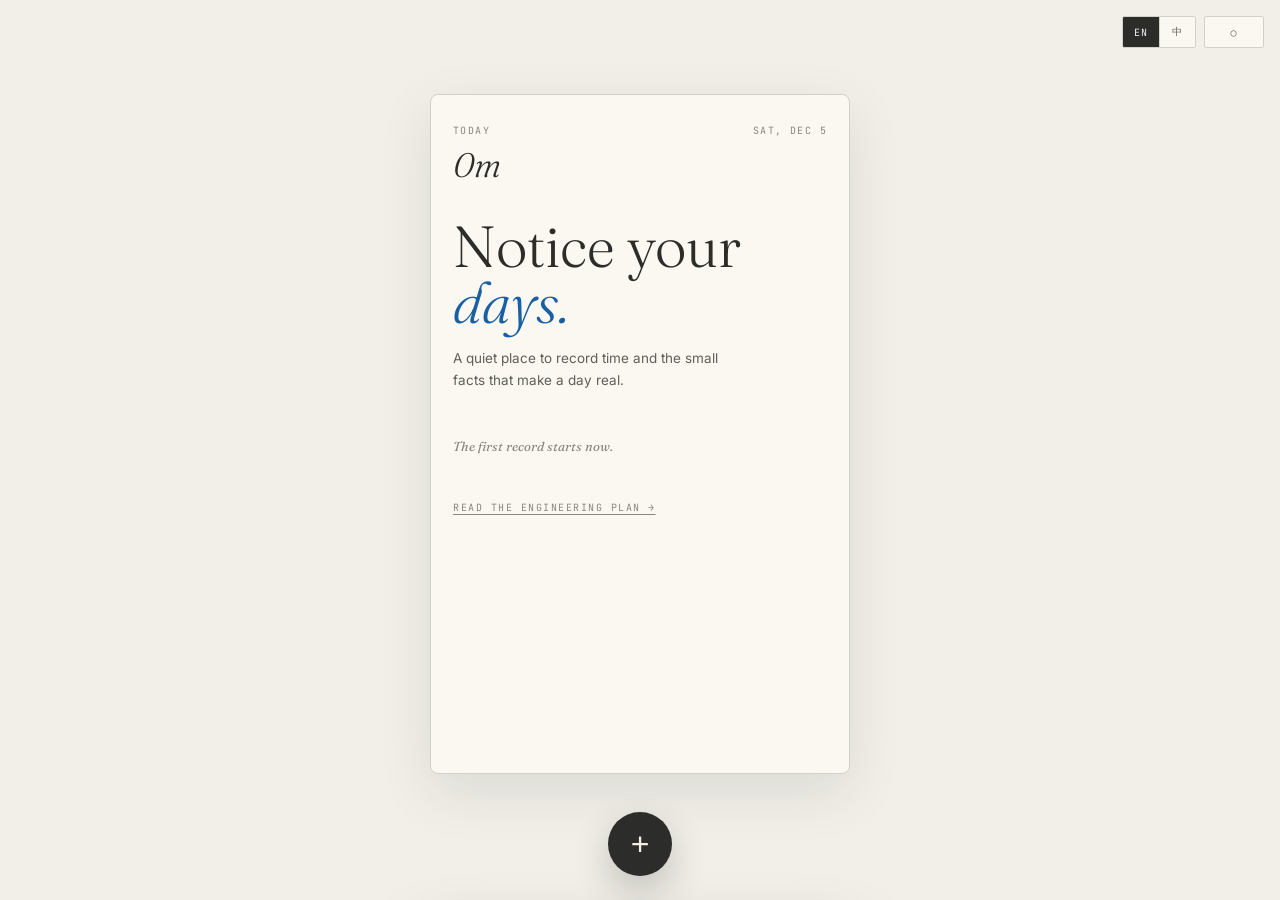
==== commit 2838f042: "Merge Codex visual design into working version - Add app-prototype homepage (phone mockup) as defaul" ====
--- a/chronos.html
+++ b/chronos.html
@@ -1,5 +1,5 @@
 <!DOCTYPE html>
-<html lang="en">
+<html lang="zh-CN">
 <head>
 <meta charset="UTF-8">
 <meta name="viewport" content="width=device-width, initial-scale=1.0">
@@ -30,6 +30,9 @@
   --cat-6: #D3D1C7;
   --cat-sleep: #EAE7DC;
 
+  --accent-blue: #185FA5;
+  --accent-blue-soft: #DCE7F4;
+
   --serif: 'Fraunces', 'Noto Serif SC', Georgia, serif;
   --sans: 'Inter', 'Noto Sans SC', system-ui, sans-serif;
   --mono: 'JetBrains Mono', 'SF Mono', Menlo, monospace;
@@ -58,6 +61,9 @@
   --cat-5: #4A4A47;
   --cat-6: #3A3A37;
   --cat-sleep: #2A2A28;
+
+  --accent-blue: #5F94D1;
+  --accent-blue-soft: #1A2D45;
 }
 
 * { box-sizing: border-box; margin: 0; padding: 0; }
@@ -1116,7 +1122,7 @@
   right: 16px;
   display: flex;
   gap: 8px;
-  z-index: 900;
+  z-index: 998;
   font-family: var(--mono);
 }
 
@@ -1214,6 +1220,324 @@
 /* RESPONSIVE */
 /* ============================================================ */
 
+/* ============================================================ */
+/* FAB + RECORDING PANEL                                         */
+/* ============================================================ */
+
+#fab {
+  position: fixed;
+  bottom: 32px;
+  left: 50%;
+  transform: translateX(-50%);
+  width: 56px; height: 56px;
+  border-radius: 50%;
+  background: var(--ink);
+  color: var(--bg);
+  border: none;
+  font-size: 28px;
+  font-weight: 300;
+  line-height: 1;
+  cursor: pointer;
+  z-index: 800;
+  box-shadow: 0 4px 24px rgba(44,44,42,0.18);
+  transition: transform 0.2s cubic-bezier(0.34,1.56,0.64,1), background 0.2s, box-shadow 0.2s;
+  display: flex; align-items: center; justify-content: center;
+}
+#fab:hover { transform: translateX(-50%) scale(1.08); box-shadow: 0 6px 32px rgba(44,44,42,0.28); }
+#fab.open { transform: translateX(-50%) rotate(45deg); }
+
+#rec-overlay {
+  position: fixed; inset: 0;
+  background: rgba(44,44,42,0.3);
+  z-index: 801;
+  opacity: 0; pointer-events: none;
+  transition: opacity 0.3s;
+  backdrop-filter: blur(2px);
+}
+#rec-overlay.show { opacity: 1; pointer-events: all; }
+
+#rec-panel {
+  position: fixed;
+  bottom: 0; left: 0; right: 0;
+  z-index: 802;
+  transform: translateY(100%);
+  transition: transform 0.4s cubic-bezier(0.22,1,0.36,1);
+  max-height: 92vh;
+  overflow-y: auto;
+  overscroll-behavior: contain;
+}
+#rec-panel.open { transform: translateY(0); }
+
+#rec-panel-inner {
+  background: var(--paper);
+  border-top: 0.5px solid var(--rule);
+  border-radius: 16px 16px 0 0;
+  padding: 16px 28px 40px;
+  max-width: 640px;
+  margin: 0 auto;
+  transition: var(--transition);
+}
+
+#rec-handle {
+  width: 40px; height: 3px;
+  background: var(--rule);
+  border-radius: 2px;
+  margin: 0 auto 24px;
+}
+
+#rec-today {
+  border-bottom: 0.5px solid var(--rule);
+  margin-bottom: 24px;
+  padding-bottom: 20px;
+}
+#rec-today-header {
+  display: flex;
+  justify-content: space-between;
+  align-items: baseline;
+  margin-bottom: 12px;
+}
+#rec-today-label {
+  font-family: var(--mono);
+  font-size: 10px;
+  letter-spacing: 0.15em;
+  text-transform: uppercase;
+  color: var(--ink-mute);
+}
+#rec-today-count {
+  font-family: var(--mono);
+  font-size: 10px;
+  color: var(--ink-faint);
+}
+#rec-today-list {
+  list-style: none;
+  margin: 0; padding: 0;
+  max-height: 160px;
+  overflow-y: auto;
+}
+.rec-entry {
+  display: grid;
+  grid-template-columns: 10px 1fr auto auto;
+  gap: 10px;
+  align-items: center;
+  padding: 8px 0;
+  border-bottom: 0.5px solid var(--rule);
+  font-size: 13px;
+}
+.rec-entry:last-child { border-bottom: none; }
+.rec-entry-dot {
+  width: 8px; height: 8px; border-radius: 50%;
+  flex-shrink: 0;
+}
+.rec-entry-name { color: var(--ink); font-weight: 400; }
+.rec-entry-dur {
+  font-family: var(--mono); font-size: 11px; color: var(--ink-mute);
+}
+.rec-entry-mood {
+  font-size: 10px; color: var(--ink-faint);
+}
+
+#rec-form { }
+
+.rec-section-label {
+  font-family: var(--mono);
+  font-size: 10px;
+  letter-spacing: 0.15em;
+  text-transform: uppercase;
+  color: var(--ink-mute);
+  margin: 20px 0 10px;
+}
+.rec-section-label:first-child { margin-top: 0; }
+
+#rec-name-wrap { position: relative; }
+#rec-name {
+  width: 100%;
+  font-family: var(--serif);
+  font-size: 22px;
+  font-weight: 300;
+  font-style: italic;
+  background: transparent;
+  border: none;
+  border-bottom: 1px solid var(--rule);
+  color: var(--ink);
+  padding: 8px 0 12px;
+  outline: none;
+  caret-color: var(--ink);
+  letter-spacing: -0.01em;
+  transition: border-color 0.2s;
+}
+#rec-name:focus { border-bottom-color: var(--ink); }
+#rec-name::placeholder { color: var(--ink-faint); }
+
+#rec-autocomplete {
+  list-style: none; margin: 0; padding: 0;
+  position: absolute; top: 100%; left: 0; right: 0;
+  background: var(--paper);
+  border: 0.5px solid var(--rule);
+  border-top: none;
+  z-index: 10;
+  max-height: 160px; overflow-y: auto;
+}
+#rec-autocomplete li {
+  padding: 10px 14px;
+  font-family: var(--serif);
+  font-size: 16px;
+  font-style: italic;
+  cursor: pointer;
+  display: flex; align-items: center; gap: 10px;
+  color: var(--ink-soft);
+  transition: background 0.1s;
+}
+#rec-autocomplete li:hover, #rec-autocomplete li.ac-active {
+  background: var(--bg);
+  color: var(--ink);
+}
+#rec-autocomplete .ac-dot {
+  width: 8px; height: 8px; border-radius: 50%; flex-shrink: 0;
+}
+#rec-autocomplete .ac-dur {
+  font-family: var(--mono); font-size: 10px; color: var(--ink-mute);
+  font-style: normal; margin-left: auto;
+}
+#rec-autocomplete:empty { display: none; }
+
+#rec-cats {
+  display: grid;
+  grid-template-columns: repeat(3, 1fr);
+  gap: 8px;
+}
+.rec-cat-btn {
+  display: flex; align-items: center; gap: 8px;
+  padding: 10px 14px;
+  border: 0.5px solid var(--rule);
+  background: var(--bg);
+  cursor: pointer;
+  border-radius: 2px;
+  font-family: var(--sans);
+  font-size: 12px;
+  font-weight: 500;
+  color: var(--ink-soft);
+  transition: all 0.15s;
+  letter-spacing: 0.02em;
+}
+.rec-cat-btn:hover { border-color: var(--ink-mute); color: var(--ink); }
+.rec-cat-btn.selected { border-color: var(--ink); color: var(--ink); background: var(--paper); }
+.rec-cat-dot {
+  width: 10px; height: 10px; border-radius: 50%; flex-shrink: 0;
+}
+
+#rec-dur-row {
+  display: flex; align-items: center; gap: 16px;
+}
+.rec-stepper {
+  width: 32px; height: 32px;
+  border: 0.5px solid var(--rule);
+  background: var(--bg);
+  color: var(--ink);
+  font-size: 18px;
+  cursor: pointer;
+  border-radius: 2px;
+  display: flex; align-items: center; justify-content: center;
+  flex-shrink: 0;
+  transition: all 0.15s;
+  font-weight: 300;
+}
+.rec-stepper:hover { border-color: var(--ink); }
+#rec-dur-display {
+  font-family: var(--serif);
+  font-size: 28px;
+  font-weight: 300;
+  font-style: italic;
+  font-variation-settings: "opsz" 72;
+  color: var(--ink);
+  min-width: 72px;
+  text-align: center;
+  letter-spacing: -0.02em;
+}
+#rec-dur-slider {
+  flex: 1;
+  height: 2px;
+  -webkit-appearance: none;
+  appearance: none;
+  background: var(--rule);
+  outline: none;
+  border-radius: 1px;
+  cursor: pointer;
+}
+#rec-dur-slider::-webkit-slider-thumb {
+  -webkit-appearance: none;
+  width: 14px; height: 14px;
+  border-radius: 50%;
+  background: var(--ink);
+  cursor: pointer;
+}
+
+#rec-mood-row {
+  display: flex; gap: 16px;
+}
+.rec-mood-dot {
+  font-size: 22px; line-height: 1;
+  background: none; border: none;
+  cursor: pointer;
+  color: var(--ink-faint);
+  padding: 4px;
+  transition: all 0.15s;
+  letter-spacing: 0;
+}
+.rec-mood-dot:hover { color: var(--ink-soft); transform: scale(1.2); }
+.rec-mood-dot.selected { color: var(--ink); }
+
+#rec-save {
+  width: 100%;
+  margin-top: 28px;
+  padding: 18px;
+  background: var(--ink);
+  color: var(--bg);
+  border: none;
+  font-family: var(--serif);
+  font-size: 22px;
+  font-weight: 400;
+  font-style: italic;
+  cursor: pointer;
+  border-radius: 2px;
+  letter-spacing: -0.01em;
+  transition: opacity 0.2s;
+  font-variation-settings: "opsz" 72;
+}
+#rec-save:hover { opacity: 0.85; }
+
+#rec-toast {
+  position: fixed;
+  bottom: 100px;
+  left: 50%;
+  transform: translateX(-50%) translateY(16px);
+  background: var(--ink);
+  color: var(--bg);
+  font-family: var(--mono);
+  font-size: 11px;
+  letter-spacing: 0.15em;
+  text-transform: uppercase;
+  padding: 12px 20px;
+  border-radius: 2px;
+  opacity: 0;
+  pointer-events: none;
+  transition: opacity 0.3s, transform 0.3s;
+  z-index: 900;
+  white-space: nowrap;
+}
+#rec-toast.show {
+  opacity: 1;
+  transform: translateX(-50%) translateY(0);
+}
+
+@media print {
+  #fab, #rec-overlay, #rec-panel, #rec-toast,
+  .fixed-controls, #section-indicator { display: none; }
+}
+
+/* ============================================================ */
+/* PRINT                                                         */
+/* ============================================================ */
+
 @media print {
   body { background: var(--bg); }
   .page, .cover { padding: 48px 56px; }
@@ -1239,326 +1563,218 @@
 }
 
 /* ============================================================ */
-/* APP PROTOTYPE — HOME + RECORD ENTRY                          */
+/* APP PROTOTYPE VIEW                                            */
 /* ============================================================ */
 
 body.app-prototype > .cover,
 body.app-prototype > section.page,
 body.app-prototype > .colophon,
 body.app-prototype #scroll-progress,
-body.app-prototype #section-indicator {
-  display: none;
-}
+body.app-prototype #section-indicator,
+body.app-prototype #fab,
+body.app-prototype #rec-overlay,
+body.app-prototype #rec-panel,
+body.app-prototype #rec-toast { display: none; }
+
+body:not(.app-prototype) .entry-fab,
+body:not(.app-prototype) .entry-backdrop,
+body:not(.app-prototype) .entry-panel { display: none !important; }
+
+body.entry-open .entry-fab { opacity: 0; pointer-events: none; }
 
 .chronos-app {
   min-height: 100vh;
-  padding: 88px 20px 118px;
+  padding: 88px 20px 120px;
   display: grid;
   place-items: center;
 }
 
 .app-device {
   width: min(420px, 100%);
-  min-height: min(720px, calc(100vh - 176px));
+  min-height: min(680px, calc(100vh - 176px));
   background: var(--paper);
   border: 0.5px solid var(--rule);
   border-radius: 8px;
   padding: 28px 22px 24px;
-  box-shadow: 0 18px 54px rgba(44, 44, 42, 0.10);
-}
-
-:root.dark .app-device {
-  box-shadow: 0 18px 54px rgba(0, 0, 0, 0.28);
-}
+  box-shadow: 0 18px 54px rgba(44,44,42,0.10);
+}
+:root.dark .app-device { box-shadow: 0 18px 54px rgba(0,0,0,0.28); }
 
 .app-topline {
-  display: flex;
-  align-items: flex-start;
-  justify-content: space-between;
-  gap: 20px;
-  margin-bottom: 36px;
-}
-
-.app-kicker,
-.app-date,
-.record-time,
-.field-label,
-.entry-meta,
-.duration-control span {
-  font-family: var(--mono);
-  font-size: 10px;
-  letter-spacing: 0.14em;
-  text-transform: uppercase;
-  color: var(--ink-mute);
-}
-
+  display: flex; align-items: flex-start;
+  justify-content: space-between; gap: 20px; margin-bottom: 36px;
+}
+.app-kicker, .app-date {
+  font-family: var(--mono); font-size: 10px;
+  letter-spacing: 0.14em; text-transform: uppercase; color: var(--ink-mute);
+}
 .app-total {
-  font-family: var(--serif);
-  font-size: 34px;
-  line-height: 1;
-  font-weight: 300;
-  font-style: italic;
-  color: var(--ink);
-  margin-top: 8px;
-}
-
-.app-hero {
-  margin-bottom: 34px;
-}
-
+  font-family: var(--serif); font-size: 34px; line-height: 1;
+  font-weight: 300; font-style: italic; color: var(--ink); margin-top: 8px;
+}
+.app-hero { margin-bottom: 28px; }
 .app-title {
-  font-family: var(--serif);
-  font-size: clamp(42px, 12vw, 62px);
-  font-weight: 300;
-  letter-spacing: 0;
-  line-height: 0.98;
-  max-width: 8ch;
-}
-
-.app-title em {
-  color: var(--accent-blue);
-  font-style: italic;
-}
-
+  font-family: var(--serif); font-size: clamp(40px, 10vw, 58px);
+  font-weight: 300; line-height: 0.98; max-width: 9ch;
+}
+.app-title em { color: var(--accent-blue); font-style: italic; }
 .app-lede {
-  margin-top: 18px;
-  color: var(--ink-soft);
-  max-width: 31ch;
-  line-height: 1.7;
-}
-
-.app-records {
-  display: grid;
-  gap: 10px;
-}
-
+  margin-top: 16px; color: var(--ink-soft);
+  max-width: 32ch; line-height: 1.65; font-size: 13.5px;
+}
+.app-records { display: grid; gap: 10px; }
 .record-row {
-  display: grid;
-  grid-template-columns: 58px 1fr auto;
-  align-items: center;
-  gap: 12px;
-  border: 0.5px solid var(--rule);
-  border-radius: 8px;
-  padding: 14px 12px;
-  background: color-mix(in srgb, var(--paper) 86%, var(--bg) 14%);
-}
-
-.record-title {
-  font-size: 14px;
-  color: var(--ink);
-}
-
+  display: grid; grid-template-columns: 54px 1fr auto;
+  align-items: center; gap: 12px;
+  border: 0.5px solid var(--rule); border-radius: 8px;
+  padding: 12px 12px; background: var(--bg);
+}
+.record-time {
+  font-family: var(--mono); font-size: 10px;
+  letter-spacing: 0.1em; color: var(--ink-mute); text-transform: uppercase;
+}
+.record-title { font-size: 14px; color: var(--ink); }
 .record-cat {
-  font-family: var(--mono);
-  font-size: 10px;
-  letter-spacing: 0.1em;
-  color: var(--ink-mute);
-  text-transform: uppercase;
-  margin-top: 2px;
-}
-
-.record-duration {
-  font-family: var(--mono);
-  font-size: 12px;
-  color: var(--ink);
-}
-
-.empty-note {
-  margin-top: 16px;
-  color: var(--ink-mute);
-  font-size: 13px;
-}
-
-.fab-button {
-  position: fixed;
-  left: 50%;
-  bottom: 24px;
+  font-family: var(--mono); font-size: 9px;
+  letter-spacing: 0.1em; color: var(--ink-mute); text-transform: uppercase; margin-top: 2px;
+}
+.record-duration { font-family: var(--mono); font-size: 12px; color: var(--ink); }
+.app-empty-note {
+  color: var(--ink-mute); font-size: 13px;
+  font-style: italic; font-family: var(--serif); margin-top: 16px;
+}
+.app-view-doc {
+  display: block; margin-top: 28px;
+  font-family: var(--mono); font-size: 10px;
+  letter-spacing: 0.15em; text-transform: uppercase;
+  color: var(--ink-mute); background: none; border: none;
+  cursor: pointer; padding: 0;
+  text-decoration: underline; text-underline-offset: 3px;
+}
+.app-view-doc:hover { color: var(--ink); }
+
+/* ── New entry panel (Codex design) ── */
+.entry-fab {
+  position: fixed; left: 50%; bottom: 24px;
   transform: translateX(-50%);
-  width: 64px;
-  height: 64px;
-  border-radius: 50%;
-  border: 0;
-  background: var(--ink);
-  color: var(--bg);
-  font-family: var(--serif);
-  font-size: 38px;
-  font-weight: 300;
-  line-height: 58px;
-  cursor: pointer;
-  z-index: 980;
-  box-shadow: 0 14px 36px rgba(44, 44, 42, 0.24);
-  transition: transform 0.18s ease, box-shadow 0.18s ease, background 0.18s ease;
-}
-
-.fab-button:hover {
+  width: 64px; height: 64px; border-radius: 50%; border: 0;
+  background: var(--ink); color: var(--bg);
+  font-size: 32px; font-weight: 300;
+  cursor: pointer; z-index: 980;
+  box-shadow: 0 14px 36px rgba(44,44,42,0.24);
+  transition: transform 0.18s ease, box-shadow 0.18s ease;
+  display: flex; align-items: center; justify-content: center;
+}
+.entry-fab:hover {
   transform: translateX(-50%) translateY(-2px);
-  box-shadow: 0 18px 44px rgba(44, 44, 42, 0.28);
-}
-
-.fab-button:active {
-  transform: translateX(-50%) translateY(1px) scale(0.98);
-}
-
+  box-shadow: 0 18px 44px rgba(44,44,42,0.28);
+}
 .entry-backdrop {
-  position: fixed;
-  inset: 0;
-  background: rgba(26, 26, 24, 0.36);
-  opacity: 0;
-  pointer-events: none;
-  z-index: 970;
+  position: fixed; inset: 0;
+  background: rgba(26,26,24,0.36);
+  opacity: 0; pointer-events: none; z-index: 970;
   transition: opacity 0.2s ease;
 }
-
-.entry-backdrop.open {
-  opacity: 1;
-  pointer-events: auto;
-}
-
+.entry-backdrop.open { opacity: 1; pointer-events: auto; }
 .entry-panel {
-  position: fixed;
-  left: 50%;
-  bottom: 18px;
-  transform: translate(-50%, calc(100% + 36px));
+  position: fixed; left: 50%; bottom: 18px;
+  transform: translate(-50%, calc(100% + 40px));
   width: min(430px, calc(100vw - 24px));
   max-height: min(720px, calc(100vh - 34px));
-  overflow: auto;
-  background: var(--paper);
-  border: 0.5px solid var(--rule);
-  border-radius: 8px;
-  padding: 18px;
-  z-index: 990;
-  box-shadow: 0 26px 70px rgba(26, 26, 24, 0.30);
+  overflow: auto; background: var(--paper);
+  border: 0.5px solid var(--rule); border-radius: 8px;
+  padding: 20px; z-index: 990;
+  box-shadow: 0 26px 70px rgba(26,26,24,0.30);
   transition: transform 0.24s ease;
 }
-
-.entry-panel.open {
-  transform: translate(-50%, 0);
-}
-
+.entry-panel.open { transform: translate(-50%, 0); }
 .entry-header {
-  display: flex;
-  align-items: flex-start;
-  justify-content: space-between;
-  gap: 16px;
-  margin-bottom: 18px;
-}
-
-.entry-title {
-  font-family: var(--serif);
-  font-size: 30px;
-  line-height: 1.08;
-  font-weight: 300;
-}
-
-.entry-close {
-  width: 36px;
-  height: 36px;
-  border: 0.5px solid var(--rule);
-  border-radius: 8px;
-  background: transparent;
-  color: var(--ink-soft);
-  font-size: 20px;
-  line-height: 1;
-  cursor: pointer;
-}
-
-.entry-field {
-  display: grid;
-  gap: 8px;
-  margin: 16px 0;
-}
-
-.entry-input {
-  width: 100%;
-  min-height: 86px;
-  resize: vertical;
-  border: 0.5px solid var(--rule);
-  border-radius: 8px;
-  background: var(--bg);
-  color: var(--ink);
-  font: 400 16px/1.55 var(--sans);
-  padding: 12px;
-  outline: none;
-}
-
-.entry-input:focus {
+  display: flex; align-items: flex-start;
+  justify-content: space-between; gap: 16px; margin-bottom: 16px;
+}
+.entry-meta {
+  font-family: var(--mono); font-size: 10px;
+  letter-spacing: 0.14em; text-transform: uppercase;
+  color: var(--ink-mute); margin-bottom: 4px;
+}
+.entry-title-h2 {
+  font-family: var(--serif); font-size: 28px;
+  line-height: 1.08; font-weight: 300;
+}
+.entry-close-btn {
+  width: 36px; height: 36px;
+  border: 0.5px solid var(--rule); border-radius: 8px;
+  background: transparent; color: var(--ink-soft);
+  font-size: 18px; cursor: pointer; flex-shrink: 0;
+  display: flex; align-items: center; justify-content: center;
+}
+.entry-close-btn:hover { border-color: var(--ink); color: var(--ink); }
+.entry-field { display: grid; gap: 7px; margin: 12px 0; }
+.entry-field-label {
+  font-family: var(--mono); font-size: 10px;
+  letter-spacing: 0.14em; text-transform: uppercase; color: var(--ink-mute);
+}
+.entry-textarea {
+  width: 100%; min-height: 68px; resize: none;
+  border: 0.5px solid var(--rule); border-radius: 8px;
+  background: var(--bg); color: var(--ink);
+  font: 400 15px/1.55 var(--sans); padding: 10px 12px; outline: none;
+}
+.entry-textarea:focus {
   border-color: var(--accent-blue);
   box-shadow: 0 0 0 3px var(--accent-blue-soft);
 }
-
-.category-grid {
+.entry-cat-grid {
   display: grid;
   grid-template-columns: repeat(3, minmax(0, 1fr));
   gap: 8px;
 }
-
-.category-btn {
-  min-height: 42px;
-  border: 0.5px solid var(--rule);
-  border-radius: 8px;
-  background: var(--bg);
-  color: var(--ink);
-  font-family: var(--sans);
-  font-size: 14px;
-  line-height: 1.15;
-  padding: 10px 8px;
-  text-align: center;
-  white-space: nowrap;
-  overflow: hidden;
-  text-overflow: ellipsis;
-  cursor: pointer;
-}
-
-.category-btn.active,
-.category-btn:hover {
-  border-color: var(--ink);
-  background: var(--ink);
-  color: var(--bg);
-}
-
-.duration-control {
-  display: flex;
-  align-items: center;
-  justify-content: space-between;
-  gap: 12px;
-  border: 0.5px solid var(--rule);
-  border-radius: 8px;
-  padding: 12px;
-  margin-top: 16px;
-}
-
-.duration-control strong {
-  font-family: var(--serif);
-  font-size: 24px;
-  font-weight: 300;
-  color: var(--ink);
-}
-
-.save-button {
-  width: 100%;
-  min-height: 48px;
-  margin-top: 16px;
-  border: 0;
-  border-radius: 8px;
-  background: var(--accent-blue);
-  color: #fff;
-  font-family: var(--sans);
-  font-size: 15px;
-  font-weight: 500;
-  cursor: pointer;
-}
-
-body.entry-open .fab-button {
-  opacity: 0;
-  pointer-events: none;
-}
-
-@media (max-width: 520px) {
-  .chronos-app { padding: 72px 12px 108px; }
-  .app-device { min-height: calc(100vh - 160px); padding: 24px 18px; }
-  .record-row { grid-template-columns: 50px 1fr auto; }
-  .category-grid { grid-template-columns: repeat(2, minmax(0, 1fr)); }
-  .entry-panel { bottom: 12px; }
+.entry-cat-btn {
+  min-height: 40px; border: 0.5px solid var(--rule);
+  border-radius: 8px; background: var(--bg); color: var(--ink);
+  font-family: var(--sans); font-size: 13px;
+  padding: 8px 6px; text-align: center;
+  white-space: nowrap; overflow: hidden; text-overflow: ellipsis;
+  cursor: pointer; transition: all 0.15s;
+}
+.entry-cat-btn.active, .entry-cat-btn:hover {
+  border-color: var(--ink); background: var(--ink); color: var(--bg);
+}
+.entry-dur-row {
+  display: flex; align-items: center; justify-content: space-between;
+  gap: 12px; border: 0.5px solid var(--rule); border-radius: 8px;
+  padding: 12px 14px; margin-top: 8px;
+}
+.entry-dur-val {
+  font-family: var(--serif); font-size: 24px;
+  font-weight: 300; color: var(--ink);
+}
+.entry-dur-btn {
+  width: 32px; height: 32px; border-radius: 50%;
+  border: 0.5px solid var(--rule); background: var(--bg); color: var(--ink);
+  font-size: 18px; cursor: pointer;
+  display: flex; align-items: center; justify-content: center;
+  transition: all 0.15s;
+}
+.entry-dur-btn:hover { border-color: var(--ink); }
+.entry-save-btn {
+  width: 100%; min-height: 48px; margin-top: 16px;
+  border: 0; border-radius: 8px;
+  background: var(--accent-blue); color: #fff;
+  font-family: var(--sans); font-size: 15px;
+  font-weight: 500; cursor: pointer; transition: opacity 0.15s;
+}
+.entry-save-btn:hover { opacity: 0.88; }
+
+#app-toast {
+  position: fixed; bottom: 100px; left: 50%;
+  transform: translateX(-50%);
+  background: var(--ink); color: var(--bg);
+  font-family: var(--mono); font-size: 11px;
+  letter-spacing: 0.05em; padding: 10px 18px;
+  border-radius: 4px; z-index: 995;
+  opacity: 0; transition: opacity 0.2s;
+  pointer-events: none; white-space: nowrap;
 }
 </style>
 </head>
@@ -1567,90 +1783,124 @@
 <div id="scroll-progress"></div>
 <div id="river-tooltip"></div>
 
+<!-- Fixed controls: dark mode + language + section indicator -->
+<div class="fixed-controls">
+  <div class="ctrl-segment" id="lang-toggle" title="Toggle language / 切换语言">
+    <button class="ctrl-btn active" id="btn-en" data-lang="en">EN</button>
+    <button class="ctrl-btn" id="btn-zh" data-lang="zh">中</button>
+  </div>
+  <button class="ctrl-btn" id="dark-toggle" title="Toggle dark mode">○</button>
+  <button class="ctrl-btn" id="back-to-app-btn" title="Back to app" style="display:none" data-copy-en="← App" data-copy-zh="← 应用">← App</button>
+</div>
+<div id="section-indicator"><span class="num">01</span><span class="sep">·</span><span id="section-name">Executive Summary</span></div>
+
+<!-- FAB recording button -->
+<button id="fab" title="Record / 记录">+</button>
+
+<!-- Recording panel -->
+<div id="rec-overlay"></div>
+<div id="rec-panel">
+  <div id="rec-panel-inner">
+    <div id="rec-handle"></div>
+    <div id="rec-today">
+      <div id="rec-today-header">
+        <span id="rec-today-label">Today · <span id="rec-today-total">0m</span></span>
+        <span id="rec-today-count"></span>
+      </div>
+      <ul id="rec-today-list"></ul>
+    </div>
+    <div id="rec-form">
+      <div id="rec-form-title" class="rec-section-label">New record · 新记录</div>
+      <div id="rec-name-wrap">
+        <input id="rec-name" type="text" placeholder="What did you do? / 你做了什么？" autocomplete="off" spellcheck="false">
+        <ul id="rec-autocomplete"></ul>
+      </div>
+      <div class="rec-section-label">Category · 类别</div>
+      <div id="rec-cats"></div>
+      <div class="rec-section-label">Duration · 时长</div>
+      <div id="rec-dur-row">
+        <button id="rec-dur-minus" class="rec-stepper">−</button>
+        <span id="rec-dur-display">30m</span>
+        <button id="rec-dur-plus" class="rec-stepper">+</button>
+        <input id="rec-dur-slider" type="range" min="5" max="480" step="5" value="30">
+      </div>
+      <div class="rec-section-label">Mood · 心情 <span style="color:var(--ink-faint);font-size:11px;font-style:italic">(optional)</span></div>
+      <div id="rec-mood-row">
+        <button class="rec-mood-dot" data-mood="1" title="Low">○</button>
+        <button class="rec-mood-dot" data-mood="2" title="Below avg">○</button>
+        <button class="rec-mood-dot" data-mood="3" title="Okay">○</button>
+        <button class="rec-mood-dot" data-mood="4" title="Good">○</button>
+        <button class="rec-mood-dot" data-mood="5" title="Peak">○</button>
+      </div>
+      <button id="rec-save">Record.</button>
+    </div>
+  </div>
+</div>
+
+<!-- Toast -->
+<div id="rec-toast"></div>
+
+<!-- ============================================================ -->
+<!-- APP PROTOTYPE VIEW                                           -->
+<!-- ============================================================ -->
 <main class="chronos-app" id="chronos-app">
-  <section class="app-device" aria-label="Chronos app prototype">
+  <section class="app-device">
     <header class="app-topline">
       <div>
         <div class="app-kicker" data-copy-en="Today" data-copy-zh="今天">Today</div>
-        <div class="app-total">2h 45m</div>
+        <div class="app-total" id="app-today-total">0m</div>
       </div>
-      <div class="app-date" data-copy-en="Wed, May 20" data-copy-zh="5月20日，周三">Wed, May 20</div>
+      <div class="app-date" id="app-today-date"></div>
     </header>
 
     <section class="app-hero">
-      <h1 class="app-title" data-copy-html="true" data-copy-en="Notice your <em>days.</em>" data-copy-zh="看见你的<em>时间。</em>">Notice your <em>days.</em></h1>
-      <p class="app-lede" data-copy-en="A quiet place to record time, mood, and the small facts that make a day real." data-copy-zh="一个安静的地方，用来记录时间、心情，以及让一天变得真实的小事实。">
-        A quiet place to record time, mood, and the small facts that make a day real.
+      <h1 class="app-title" data-copy-en="Notice your &lt;em&gt;days.&lt;/em&gt;" data-copy-zh="看见你的&lt;em&gt;时间。&lt;/em&gt;" data-copy-html="true">Notice your <em>days.</em></h1>
+      <p class="app-lede" data-copy-en="A quiet place to record time and the small facts that make a day real." data-copy-zh="一个安静的地方，记录时间和让每天真实存在的小事。">
+        A quiet place to record time and the small facts that make a day real.
       </p>
     </section>
 
-    <section class="app-records" aria-label="Today's records">
-      <article class="record-row">
-        <div class="record-time">08:10</div>
-        <div>
-          <div class="record-title" data-copy-en="Morning walk" data-copy-zh="晨间散步">Morning walk</div>
-          <div class="record-cat" data-copy-en="Move" data-copy-zh="运动">Move</div>
-        </div>
-        <div class="record-duration">35m</div>
-      </article>
-      <article class="record-row">
-        <div class="record-time">10:00</div>
-        <div>
-          <div class="record-title" data-copy-en="Focused build" data-copy-zh="专注开发">Focused build</div>
-          <div class="record-cat" data-copy-en="Work" data-copy-zh="工作">Work</div>
-        </div>
-        <div class="record-duration">2h</div>
-      </article>
-      <p class="empty-note" data-copy-en="The next record starts with one line." data-copy-zh="下一笔记录，从一句话开始。">The next record starts with one line.</p>
-    </section>
+    <div class="app-records" id="app-records-list"></div>
+
+    <button class="app-view-doc" id="app-view-doc-btn" data-copy-en="Read the engineering plan →" data-copy-zh="阅读工程计划 →">Read the engineering plan →</button>
   </section>
 </main>
 
-<button class="fab-button" id="record-fab" type="button" onclick="openEntryPanel()" aria-label="Add record" data-aria-en="Add record" data-aria-zh="新增记录">+</button>
-<div class="entry-backdrop" id="entry-backdrop" onclick="closeEntryPanel()" aria-hidden="true"></div>
-<section class="entry-panel" id="entry-panel" role="dialog" aria-modal="true" aria-hidden="true" aria-labelledby="entry-title">
+<!-- New entry panel (Codex design, addEventListener-based) -->
+<button class="entry-fab" id="entry-fab" title="Record / 记录">+</button>
+<div class="entry-backdrop" id="entry-backdrop"></div>
+<div id="app-toast"></div>
+<section class="entry-panel" id="entry-panel" role="dialog" aria-modal="true" aria-hidden="true">
   <div class="entry-header">
     <div>
       <div class="entry-meta" data-copy-en="New record" data-copy-zh="新记录">New record</div>
-      <h2 class="entry-title" id="entry-title" data-copy-en="What moved?" data-copy-zh="刚才发生了什么？">What moved?</h2>
-    </div>
-    <button class="entry-close" type="button" onclick="closeEntryPanel()" aria-label="Close" data-aria-en="Close" data-aria-zh="关闭">×</button>
+      <h2 class="entry-title-h2" data-copy-en="What moved?" data-copy-zh="刚才做了什么？">What moved?</h2>
+    </div>
+    <button class="entry-close-btn" id="entry-close" type="button">×</button>
   </div>
 
-  <label class="entry-field">
-    <span class="field-label" data-copy-en="Note" data-copy-zh="记录">Note</span>
-    <textarea class="entry-input" id="entry-note" data-placeholder-en="morning walk, reading, deep work..." data-placeholder-zh="晨间散步、阅读、专注工作……" placeholder="morning walk, reading, deep work..."></textarea>
-  </label>
-
   <div class="entry-field">
-    <span class="field-label" data-copy-en="Category" data-copy-zh="类别">Category</span>
-    <div class="category-grid" aria-label="Category">
-      <button class="category-btn active" type="button" data-copy-en="Work" data-copy-zh="工作">Work</button>
-      <button class="category-btn" type="button" data-copy-en="Learn" data-copy-zh="学习">Learn</button>
-      <button class="category-btn" type="button" data-copy-en="Move" data-copy-zh="运动">Move</button>
-      <button class="category-btn" type="button" data-copy-en="Life" data-copy-zh="生活">Life</button>
-      <button class="category-btn" type="button" data-copy-en="Social" data-copy-zh="社交">Social</button>
-      <button class="category-btn" type="button" data-copy-en="Rest" data-copy-zh="休闲">Rest</button>
-    </div>
+    <span class="entry-field-label" data-copy-en="Note" data-copy-zh="记录">Note</span>
+    <textarea class="entry-textarea" id="entry-note"
+      data-placeholder-en="morning walk, reading, deep work..."
+      data-placeholder-zh="晨间散步、阅读、专注工作……"
+      placeholder="morning walk, reading, deep work..."></textarea>
   </div>
 
-  <div class="duration-control">
-    <span data-copy-en="Duration" data-copy-zh="时长">Duration</span>
-    <strong>25m</strong>
+  <div class="entry-field">
+    <span class="entry-field-label" data-copy-en="Category" data-copy-zh="类别">Category</span>
+    <div class="entry-cat-grid" id="entry-cat-grid"></div>
   </div>
 
-  <button class="save-button" type="button" onclick="closeEntryPanel()" data-copy-en="Save record" data-copy-zh="保存记录">Save record</button>
+  <div class="entry-dur-row">
+    <span class="entry-field-label" data-copy-en="Duration" data-copy-zh="时长">Duration</span>
+    <button class="entry-dur-btn" id="entry-dur-minus" type="button">−</button>
+    <span class="entry-dur-val" id="entry-dur-val">25m</span>
+    <button class="entry-dur-btn" id="entry-dur-plus" type="button">+</button>
+  </div>
+
+  <button class="entry-save-btn" id="entry-save" type="button" data-copy-en="Save record" data-copy-zh="保存记录">Save record</button>
 </section>
-
-<!-- Fixed controls: dark mode + language + section indicator -->
-<div class="fixed-controls">
-  <div class="ctrl-segment" id="lang-toggle" title="Toggle language / 切换语言">
-    <button class="ctrl-btn active" data-lang="en" onclick="setLang('en')">EN</button>
-    <button class="ctrl-btn" data-lang="zh" onclick="setLang('zh')">中</button>
-  </div>
-  <button class="ctrl-btn" id="dark-toggle" onclick="toggleDark()" title="Toggle dark mode">○</button>
-</div>
-<div id="section-indicator"><span class="num">01</span><span class="sep">·</span><span id="section-name">Executive Summary</span></div>
 
 <!-- ============================================================ -->
 <!-- COVER -->
@@ -1737,9 +1987,9 @@
 <!-- 01 - EXECUTIVE SUMMARY -->
 <!-- ============================================================ -->
 <section class="page">
-  <div class="section-number">01 · Executive Summary</div>
-  <h1 class="section-title reveal">A document<br>about <em>noticing.</em></h1>
-  <p class="section-lede reveal">
+  <div class="section-number" data-en="01 · Executive Summary" data-zh="01 · 概要">01 · Executive Summary</div>
+  <h1 class="section-title reveal" data-en="A document<br>about <em>noticing.</em>" data-zh="一份<br>关于<em>觉察</em>的文档。">A document<br>about <em>noticing.</em></h1>
+  <p class="section-lede reveal" data-en="Chronos is a time-tracking application that treats the act of recording as an act of reflection, not bookkeeping. This document defines the product in full." data-zh="Chronos 是一款时间追踪应用，将记录视为反思的行为，而非记账。本文档全面定义了这款产品。">
     Chronos is a time-tracking application that treats the act of recording as an act of reflection,
     not bookkeeping. This document defines the product in full.
   </p>
@@ -1810,9 +2060,9 @@
 <!-- 02 - PRODUCT VISION -->
 <!-- ============================================================ -->
 <section class="page">
-  <div class="section-number">02 · Product Vision</div>
-  <h1 class="section-title reveal">Time is the only material<br><em>we are made of.</em></h1>
-  <p class="section-lede reveal">
+  <div class="section-number" data-en="02 · Product Vision" data-zh="02 · 产品愿景">02 · Product Vision</div>
+  <h1 class="section-title reveal" data-en="Time is the only material<br><em>we are made of.</em>" data-zh="时间是唯一的材料，<br><em>我们由它构成。</em>">Time is the only material<br><em>we are made of.</em></h1>
+  <p class="section-lede reveal" data-en="Most time-tracking products promise productivity. Chronos promises something stranger and more useful: awareness." data-zh="大多数时间追踪产品承诺生产力。Chronos 承诺更奇特也更有用的东西：觉知。">
     Most time-tracking products promise productivity. Chronos promises something stranger and more useful: awareness.
   </p>
 
@@ -1872,9 +2122,9 @@
 <!-- 03 - MARKET POSITION -->
 <!-- ============================================================ -->
 <section class="page">
-  <div class="section-number">03 · Market Position</div>
-  <h1 class="section-title reveal">A small, sharp wedge<br>in a <em>crowded</em> room.</h1>
-  <p class="section-lede reveal">
+  <div class="section-number" data-en="03 · Market Position" data-zh="03 · 市场定位">03 · Market Position</div>
+  <h1 class="section-title reveal" data-en="A small, sharp wedge<br>in a <em>crowded</em> room." data-zh="一把小而锋利的楔子，<br>插入<em>拥挤</em>的房间。">A small, sharp wedge<br>in a <em>crowded</em> room.</h1>
+  <p class="section-lede reveal" data-en="The market is not empty. It is loud, confused, and badly designed. That is the opportunity." data-zh="市场并非空白。它嘈杂、混乱、设计糟糕。这正是机会所在。">
     The market is not empty. It is loud, confused, and badly designed. That is the opportunity.
   </p>
 
@@ -1960,9 +2210,9 @@
 <!-- 04 - DESIGN PHILOSOPHY -->
 <!-- ============================================================ -->
 <section class="page">
-  <div class="section-number">04 · Design Philosophy</div>
-  <h1 class="section-title reveal">The rules<br>we will not <em>break.</em></h1>
-  <p class="section-lede reveal">
+  <div class="section-number" data-en="04 · Design Philosophy" data-zh="04 · 设计哲学">04 · Design Philosophy</div>
+  <h1 class="section-title reveal" data-en="The rules<br>we will not <em>break.</em>" data-zh="这些规则，<br>我们不会<em>打破。</em>">The rules<br>we will not <em>break.</em></h1>
+  <p class="section-lede reveal" data-en="Design decisions are not aesthetic preferences. They are operating principles. The following nine rules govern every screen." data-zh="设计决策不是审美偏好，而是运营原则。以下九条规则贯穿每一个界面。">
     Design decisions are not aesthetic preferences. They are operating principles. The following nine rules govern every screen.
   </p>
 
@@ -2044,9 +2294,9 @@
 <!-- 05 - VISUAL IDENTITY -->
 <!-- ============================================================ -->
 <section class="page">
-  <div class="section-number">05 · Visual Identity</div>
-  <h1 class="section-title reveal">A palette of <em>ash and ink,</em><br>with one cold accent.</h1>
-  <p class="section-lede reveal">
+  <div class="section-number" data-en="05 · Visual Identity" data-zh="05 · 视觉系统">05 · Visual Identity</div>
+  <h1 class="section-title reveal" data-en="A palette of <em>ash and ink,</em><br>with one cold accent." data-zh="<em>烟灰与墨</em>的色盘，<br>配以一抹冷色点缀。">A palette of <em>ash and ink,</em><br>with one cold accent.</h1>
+  <p class="section-lede reveal" data-en="The visual system is built around a single restraint: monochrome gray, except where information demands otherwise." data-zh="视觉系统建立在单一克制之上：除非信息需要，否则只用单色灰。">
     The visual system is built around a single restraint: monochrome gray, except where information demands otherwise.
   </p>
 
@@ -2129,9 +2379,9 @@
 <!-- 06 - FEATURE ARCHITECTURE -->
 <!-- ============================================================ -->
 <section class="page">
-  <div class="section-number">06 · Feature Architecture</div>
-  <h1 class="section-title reveal">Three rooms,<br>no <em>hallways.</em></h1>
-  <p class="section-lede reveal">
+  <div class="section-number" data-en="06 · Feature Architecture" data-zh="06 · 功能架构">06 · Feature Architecture</div>
+  <h1 class="section-title reveal" data-en="Three rooms,<br>no <em>hallways.</em>" data-zh="三个房间，<br>没有<em>走廊。</em>">Three rooms,<br>no <em>hallways.</em></h1>
+  <p class="section-lede reveal" data-en="The application has exactly three primary surfaces. No bottom navigation, no hamburger menu—surfaces are reached by direct gesture." data-zh="应用只有三个主界面。没有底部导航，没有汉堡菜单——通过直接手势切换界面。">
     The application has exactly three primary surfaces. No bottom navigation, no hamburger menu—surfaces are reached by direct gesture.
   </p>
 
@@ -2257,9 +2507,9 @@
 <!-- 07 - INFORMATION DESIGN -->
 <!-- ============================================================ -->
 <section class="page">
-  <div class="section-number">07 · Information Design</div>
-  <h1 class="section-title reveal">Four ways<br>to <em>see a self.</em></h1>
-  <p class="section-lede reveal">
+  <div class="section-number" data-en="07 · Information Design" data-zh="07 · 信息设计">07 · Information Design</div>
+  <h1 class="section-title reveal" data-en="Four ways<br>to <em>see a self.</em>" data-zh="四种方式，<br>来<em>看见自己。</em>">Four ways<br>to <em>see a self.</em></h1>
+  <p class="section-lede reveal" data-en="Day, week, month, year. Each scale reveals a different question. Each chart is engineered to answer one question well." data-zh="日、周、月、年。每个时间尺度揭示不同的问题。每张图表都精心设计来回答一个问题。">
     Day, week, month, year. Each scale reveals a different question. Each chart is engineered to answer one question well.
   </p>
 
@@ -2320,9 +2570,9 @@
 <!-- 08 - SIGNATURE VISUALIZATIONS -->
 <!-- ============================================================ -->
 <section class="page">
-  <div class="section-number">08 · Signature Visualizations</div>
-  <h1 class="section-title reveal">Three views<br>that <em>get screenshotted.</em></h1>
-  <p class="section-lede reveal">
+  <div class="section-number" data-en="08 · Signature Visualizations" data-zh="08 · 招牌可视化">08 · Signature Visualizations</div>
+  <h1 class="section-title reveal" data-en="Three views<br>that <em>get screenshotted.</em>" data-zh="三张视图，<br><em>值得截图留念。</em>">Three views<br>that <em>get screenshotted.</em></h1>
+  <p class="section-lede reveal" data-en="Every product needs a moment people share. These are ours. Each one is built to be the picture someone posts when they say "my year, by Chronos."" data-zh="每款产品都需要一个人们愿意分享的时刻。这些就是我们的。每一张都是人们发帖时配的那张图：<em>"我的这一年，by Chronos。"</em>">
     Every product needs a moment people share. These are ours. Each one is built to be the picture someone posts when they say <em>"my year, by Chronos."</em>
   </p>
 
@@ -2401,9 +2651,9 @@
 <!-- 09 - ONBOARDING -->
 <!-- ============================================================ -->
 <section class="page">
-  <div class="section-number">09 · Onboarding Experience</div>
-  <h1 class="section-title reveal">Four screens.<br>Then you're <em>in.</em></h1>
-  <p class="section-lede reveal">
+  <div class="section-number" data-en="09 · Onboarding Experience" data-zh="09 · 初次体验">09 · Onboarding Experience</div>
+  <h1 class="section-title reveal" data-en="Four screens.<br>Then you're <em>in.</em>" data-zh="四个界面。<br>然后你就<em>进入了。</em>">Four screens.<br>Then you're <em>in.</em></h1>
+  <p class="section-lede reveal" data-en="The best onboarding is the one the user does not notice. Four screens, no account, no permissions, no fanfare." data-zh="最好的引导是用户感觉不到的引导。四个界面，无需账号、无需权限、没有喧嚣。">
     The best onboarding is the one the user does not notice. Four screens, no account, no permissions, no fanfare.
   </p>
 
@@ -2464,9 +2714,9 @@
 <!-- 10 - AUTOMATION -->
 <!-- ============================================================ -->
 <section class="page">
-  <div class="section-number">10 · Automation Strategy</div>
-  <h1 class="section-title reveal">Make recording<br><em>nearly invisible.</em></h1>
-  <p class="section-lede reveal">
+  <div class="section-number" data-en="10 · Automation Strategy" data-zh="10 · 自动化策略">10 · Automation Strategy</div>
+  <h1 class="section-title reveal" data-en="Make recording<br><em>nearly invisible.</em>" data-zh="让记录<br><em>几乎无形。</em>">Make recording<br><em>nearly invisible.</em></h1>
+  <p class="section-lede reveal" data-en="A five-level automation ladder reduces the cost of recording without ever removing the user's awareness of what they are recording." data-zh="五级自动化阶梯降低记录成本，同时始终保持用户对所记录内容的感知。">
     A five-level automation ladder reduces the cost of recording without ever removing the user's awareness of what they are recording.
   </p>
 
@@ -2494,9 +2744,9 @@
 <!-- 11 - TECHNICAL ARCHITECTURE -->
 <!-- ============================================================ -->
 <section class="page">
-  <div class="section-number">11 · Technical Architecture</div>
-  <h1 class="section-title reveal">A stack chosen<br>for <em>two hands.</em></h1>
-  <p class="section-lede reveal">
+  <div class="section-number" data-en="11 · Technical Architecture" data-zh="11 · 技术架构">11 · Technical Architecture</div>
+  <h1 class="section-title reveal" data-en="A stack chosen<br>for <em>two hands.</em>" data-zh="为<em>双手</em>而选的<br>技术栈。">A stack chosen<br>for <em>two hands.</em></h1>
+  <p class="section-lede reveal" data-en="The architecture is sized for a solo developer working part-time. Every choice optimizes for: low maintenance, high quality, minimal lock-in." data-zh="架构规模适合兼职独立开发者。每一个选择都在优化：低维护成本、高质量、最小锁定。">
     The architecture is sized for a solo developer working part-time. Every choice optimizes for: low maintenance, high quality, minimal lock-in.
   </p>
 
@@ -2572,9 +2822,9 @@
 <!-- 12 - PRIVACY -->
 <!-- ============================================================ -->
 <section class="page">
-  <div class="section-number">12 · Privacy Framework</div>
-  <h1 class="section-title reveal">A wall<br>between us and the <em>data.</em></h1>
-  <p class="section-lede reveal">
+  <div class="section-number" data-en="12 · Privacy Framework" data-zh="12 · 隐私框架">12 · Privacy Framework</div>
+  <h1 class="section-title reveal" data-en="A wall<br>between us and the <em>data.</em>" data-zh="一堵墙，<br>隔开我们与<em>数据。</em>">A wall<br>between us and the <em>data.</em></h1>
+  <p class="section-lede reveal" data-en="Privacy is not a feature in Chronos. It is the architecture. The product is engineered so that, even if we wanted to read user data, we technically cannot." data-zh="隐私在 Chronos 中不是一项功能，而是架构本身。即使我们想读取用户数据，技术上也做不到。">
     Privacy is not a feature in Chronos. It is the architecture. The product is engineered so that, even if we wanted to read user data, we technically cannot.
   </p>
 
@@ -2617,9 +2867,9 @@
 <!-- 13 - ROADMAP -->
 <!-- ============================================================ -->
 <section class="page">
-  <div class="section-number">13 · Development Roadmap</div>
-  <h1 class="section-title reveal">Thirty-two weeks<br>to a <em>shipped product.</em></h1>
-  <p class="section-lede reveal">
+  <div class="section-number" data-en="13 · Development Roadmap" data-zh="13 · 开发路线">13 · Development Roadmap</div>
+  <h1 class="section-title reveal" data-en="Thirty-two weeks<br>to a <em>shipped product.</em>" data-zh="三十二周，<br>通往<em>发布产品。</em>">Thirty-two weeks<br>to a <em>shipped product.</em></h1>
+  <p class="section-lede reveal" data-en="A part-time pace: ten to twelve hours per week, eight months end-to-end, with one rest week every four." data-zh="兼职节奏：每周十到十二小时，八个月端到端，每四周休息一周。">
     A part-time pace: ten to twelve hours per week, eight months end-to-end, with one rest week every four.
   </p>
 
@@ -2713,9 +2963,9 @@
 <!-- 14 - GO TO MARKET -->
 <!-- ============================================================ -->
 <section class="page">
-  <div class="section-number">14 · Go-to-Market</div>
-  <h1 class="section-title reveal">Tell a small story<br>to the <em>right people.</em></h1>
-  <p class="section-lede reveal">
+  <div class="section-number" data-en="14 · Go-to-Market" data-zh="14 · 上线策略">14 · Go-to-Market</div>
+  <h1 class="section-title reveal" data-en="Tell a small story<br>to the <em>right people.</em>" data-zh="向<em>对的人</em>，<br>讲一个小故事。">Tell a small story<br>to the <em>right people.</em></h1>
+  <p class="section-lede reveal" data-en="We do not need a thousand users on launch day. We need fifty users who will use the product every day for a month." data-zh="我们不需要在发布日拥有一千名用户。我们需要五十名每天坚持使用一个月的用户。">
     We do not need a thousand users on launch day. We need fifty users who will use the product every day for a month.
   </p>
 
@@ -2742,9 +2992,9 @@
 <!-- 15 - BUSINESS MODEL -->
 <!-- ============================================================ -->
 <section class="page">
-  <div class="section-number">15 · Business Model</div>
-  <h1 class="section-title reveal">Free for a year.<br>Then <em>politely</em> paid.</h1>
-  <p class="section-lede reveal">
+  <div class="section-number" data-en="15 · Business Model" data-zh="15 · 商业模式">15 · Business Model</div>
+  <h1 class="section-title reveal" data-en="Free for a year.<br>Then <em>politely</em> paid." data-zh="免费一年。<br>然后<em>体面地</em>收费。">Free for a year.<br>Then <em>politely</em> paid.</h1>
+  <p class="section-lede reveal" data-en="No ads, no data harvesting, no aggressive paywall. The path to revenue is a small annual subscription." data-zh="没有广告，没有数据收割，没有强硬付费墙。通往收入的路是一个小额年度订阅。">
     No ads, no data harvesting, no aggressive paywall. The path to revenue is a small annual subscription.
   </p>
 
@@ -2787,9 +3037,9 @@
 <!-- 16 - OPERATING CADENCE -->
 <!-- ============================================================ -->
 <section class="page">
-  <div class="section-number">16 · Operating Cadence</div>
-  <h1 class="section-title reveal">A pace<br>that will <em>not break you.</em></h1>
-  <p class="section-lede reveal">
+  <div class="section-number" data-en="16 · Operating Cadence" data-zh="16 · 工作节奏">16 · Operating Cadence</div>
+  <h1 class="section-title reveal" data-en="A pace<br>that will <em>not break you.</em>" data-zh="一种节奏，<br><em>不会压垮</em>你。">A pace<br>that will <em>not break you.</em></h1>
+  <p class="section-lede reveal" data-en="The single largest risk is not the market, the technology, or the competition. It is the founder's energy running out. The cadence below is designed to survive that risk." data-zh="最大的风险不是市场、技术或竞争，而是创始人的精力耗尽。以下节奏设计旨在抵御这一风险。">
     The single largest risk is not the market, the technology, or the competition. It is the founder's energy running out. The cadence below is designed to survive that risk.
   </p>
 
@@ -2878,16 +3128,6 @@
 /* SHARED UTILITIES                                              */
 /* ============================================================ */
 const renderers = [];
-function rerenderVisualizations() {
-  if (document.body.classList.contains('app-prototype')) return;
-  renderers.forEach(r => r());
-}
-function storageGet(key) {
-  try { return localStorage.getItem(key); } catch { return null; }
-}
-function storageSet(key, value) {
-  try { value ? localStorage.setItem(key, value) : localStorage.removeItem(key); } catch {}
-}
 function cssVar(n) { return getComputedStyle(document.documentElement).getPropertyValue(n).trim(); }
 function svgEl(ns, tag, attrs, parent) {
   const e = document.createElementNS(ns, tag);
@@ -2937,88 +3177,59 @@
 /* ============================================================ */
 /* DARK MODE                                                     */
 /* ============================================================ */
-function toggleDark() {
-  const isDark = document.documentElement.classList.toggle('dark');
+(function () {
   const btn = document.getElementById('dark-toggle');
-  btn.textContent = isDark ? '●' : '○';
-  btn.classList.toggle('active', isDark);
-  storageSet('chronos-dark', isDark ? '1' : '');
-  rerenderVisualizations();
-}
+  function applyDark(isDark) {
+    document.documentElement.classList.toggle('dark', isDark);
+    btn.textContent = isDark ? '●' : '○';
+    btn.classList.toggle('active', isDark);
+    localStorage.setItem('chronos-dark', isDark ? '1' : '');
+    renderers.forEach(r => r());
+  }
+  btn.addEventListener('click', () => applyDark(!document.documentElement.classList.contains('dark')));
+  if (localStorage.getItem('chronos-dark')) applyDark(true);
+})();
+
+/* ============================================================ */
+/* LANGUAGE TOGGLE                                               */
+/* ============================================================ */
+let currentLang = 'en';
 (function () {
-  if (storageGet('chronos-dark')) {
-    document.documentElement.classList.add('dark');
-    const btn = document.getElementById('dark-toggle');
-    if (btn) { btn.textContent = '●'; btn.classList.add('active'); }
+  function applyLang(lang) {
+    currentLang = lang;
+    document.querySelectorAll('[data-lang]').forEach(btn => btn.classList.toggle('active', btn.dataset.lang === lang));
+    // Generic bilingual switch: data-zh (section titles etc.)
+    document.querySelectorAll('[data-zh]').forEach(el => {
+      if (el.dataset[lang]) el.innerHTML = el.dataset[lang];
+    });
+    // Codex app-prototype elements use data-copy-en / data-copy-zh
+    document.querySelectorAll('[data-copy-en]').forEach(el => {
+      const text = lang === 'zh' ? el.dataset.copyZh : el.dataset.copyEn;
+      if (!text) return;
+      if (el.dataset.copyHtml === 'true') el.innerHTML = text;
+      else el.textContent = text;
+    });
+    document.querySelectorAll('[data-placeholder-en]').forEach(el => {
+      el.setAttribute('placeholder', lang === 'zh' ? el.dataset.placeholderZh : el.dataset.placeholderEn);
+    });
+    if (window._updateAppView) window._updateAppView();
+    if (window._updateAppDateDisplay) window._updateAppDateDisplay();
+    // Update recording panel category labels and save button
+    document.querySelectorAll('.rec-cat-btn').forEach(btn => {
+      const cat = CATS.find(c => c.key === btn.dataset.catKey);
+      if (cat) btn.querySelector('span:last-child').textContent = lang === 'zh' ? cat.zh : cat.en;
+    });
+    const saveBtn = document.getElementById('rec-save');
+    if (saveBtn) saveBtn.textContent = lang === 'zh' ? '记下。' : 'Record.';
+    const nameInput = document.getElementById('rec-name');
+    if (nameInput) nameInput.placeholder = lang === 'zh' ? '你做了什么？' : 'What did you do?';
+    if (window._updateTodayPanel) window._updateTodayPanel();
+    renderers.forEach(r => r());
   }
+  document.getElementById('btn-en').addEventListener('click', () => applyLang('en'));
+  document.getElementById('btn-zh').addEventListener('click', () => applyLang('zh'));
+  window._applyLang = applyLang; // expose for recording module
 })();
-
-/* ============================================================ */
-/* LANGUAGE TOGGLE                                               */
-/* ============================================================ */
-let currentLang = 'en';
-function setLang(lang) {
-  currentLang = lang;
-  document.documentElement.lang = lang === 'zh' ? 'zh-CN' : 'en';
-  document.body.classList.toggle('zh-mode', lang === 'zh');
-  document.querySelectorAll('[data-lang]').forEach(btn => btn.classList.toggle('active', btn.dataset.lang === lang));
-  document.querySelectorAll('[data-copy-en][data-copy-zh]').forEach(el => {
-    const text = lang === 'zh' ? el.dataset.copyZh : el.dataset.copyEn;
-    if (el.dataset.copyHtml === 'true') {
-      el.innerHTML = text;
-    } else {
-      el.textContent = text;
-    }
-  });
-  document.querySelectorAll('[data-placeholder-en][data-placeholder-zh]').forEach(el => {
-    el.setAttribute('placeholder', lang === 'zh' ? el.dataset.placeholderZh : el.dataset.placeholderEn);
-  });
-  document.querySelectorAll('[data-aria-en][data-aria-zh]').forEach(el => {
-    el.setAttribute('aria-label', lang === 'zh' ? el.dataset.ariaZh : el.dataset.ariaEn);
-  });
-  const title = document.getElementById('cover-title');
-  if (title) title.innerHTML = title.dataset[lang];
-  const sub = document.getElementById('cover-subtitle');
-  if (sub) sub.textContent = sub.dataset[lang];
-  document.querySelectorAll('.mirror-headers [data-en]').forEach(el => { el.textContent = el.dataset[lang]; });
-  renderers.forEach(r => r());
-}
-
-function openEntryPanel() {
-  const panel = document.getElementById('entry-panel');
-  const backdrop = document.getElementById('entry-backdrop');
-  if (!panel || !backdrop) return;
-  panel.classList.add('open');
-  backdrop.classList.add('open');
-  panel.setAttribute('aria-hidden', 'false');
-  backdrop.setAttribute('aria-hidden', 'false');
-  document.body.classList.add('entry-open');
-  const note = document.getElementById('entry-note');
-  if (note) window.setTimeout(() => note.focus(), 120);
-}
-
-function closeEntryPanel() {
-  const panel = document.getElementById('entry-panel');
-  const backdrop = document.getElementById('entry-backdrop');
-  if (!panel || !backdrop) return;
-  panel.classList.remove('open');
-  backdrop.classList.remove('open');
-  panel.setAttribute('aria-hidden', 'true');
-  backdrop.setAttribute('aria-hidden', 'true');
-  document.body.classList.remove('entry-open');
-}
-
-document.addEventListener('click', (event) => {
-  const btn = event.target.closest('.category-btn');
-  if (!btn) return;
-  document.querySelectorAll('.category-btn').forEach(el => el.classList.toggle('active', el === btn));
-});
-
-document.addEventListener('keydown', (event) => {
-  if (event.key === 'Escape') closeEntryPanel();
-});
-
-setLang('en');
 
 /* ============================================================ */
 /* SECTION INDICATOR                                             */
@@ -3395,6 +3606,415 @@
     d.innerHTML=`<div class="label">${label}</div><div class="value">${value}</div>`;statsEl.appendChild(d);
   });
 })();
+
+/* ============================================================ */
+/* RECORDING SYSTEM                                              */
+/* ============================================================ */
+(function () {
+  const CAT_COLORS = { work:'#2C2C2A', learn:'#5F5E5A', move:'#888780', life:'#B4B2A9', social:'#C8C6BD', rest:'#D3D1C7', sleep:'#EAE7DC' };
+
+  /* ---- State ---- */
+  let entries = JSON.parse(localStorage.getItem('chronos-entries') || '[]');
+  let panelOpen = false;
+  let selectedCat = 'work';
+  let selectedMood = 0;
+  let duration = 30;
+  let acActive = -1;
+
+  /* ---- DOM refs ---- */
+  const fab = document.getElementById('fab');
+  const overlay = document.getElementById('rec-overlay');
+  const panel = document.getElementById('rec-panel');
+  const nameInput = document.getElementById('rec-name');
+  const acList = document.getElementById('rec-autocomplete');
+  const durDisplay = document.getElementById('rec-dur-display');
+  const durSlider = document.getElementById('rec-dur-slider');
+  const saveBtn = document.getElementById('rec-save');
+  const toast = document.getElementById('rec-toast');
+
+  /* ---- Category buttons ---- */
+  const catContainer = document.getElementById('rec-cats');
+  CATS.filter(c => c.key !== 'sleep').forEach(c => {
+    const btn = document.createElement('button');
+    btn.className = 'rec-cat-btn' + (c.key === 'work' ? ' selected' : '');
+    btn.dataset.catKey = c.key;
+    btn.innerHTML = `<span class="rec-cat-dot" style="background:${CAT_COLORS[c.key]}"></span><span>${c.en}</span>`;
+    btn.addEventListener('click', () => {
+      selectedCat = c.key;
+      document.querySelectorAll('.rec-cat-btn').forEach(b => b.classList.toggle('selected', b.dataset.catKey === c.key));
+    });
+    catContainer.appendChild(btn);
+  });
+
+  /* ---- Mood buttons ---- */
+  document.querySelectorAll('.rec-mood-dot').forEach(btn => {
+    btn.addEventListener('click', () => {
+      const m = parseInt(btn.dataset.mood);
+      selectedMood = (selectedMood === m) ? 0 : m; // toggle off if re-clicked
+      document.querySelectorAll('.rec-mood-dot').forEach((b, i) => {
+        b.textContent = i < selectedMood ? '●' : '○';
+        b.classList.toggle('selected', i < selectedMood);
+      });
+    });
+  });
+
+  /* ---- Duration controls ---- */
+  function setDuration(v) {
+    duration = Math.max(5, Math.min(480, v));
+    durSlider.value = duration;
+    const h = Math.floor(duration / 60), m = duration % 60;
+    durDisplay.textContent = h > 0 ? (m > 0 ? `${h}h ${m}m` : `${h}h`) : `${m}m`;
+  }
+  document.getElementById('rec-dur-minus').addEventListener('click', () => setDuration(duration - 5));
+  document.getElementById('rec-dur-plus').addEventListener('click', () => setDuration(duration + 5));
+  durSlider.addEventListener('input', () => setDuration(parseInt(durSlider.value)));
+
+  /* ---- Autocomplete ---- */
+  function getHistory() {
+    const seen = {}, out = [];
+    [...entries].reverse().forEach(e => {
+      if (!seen[e.name.toLowerCase()]) {
+        seen[e.name.toLowerCase()] = true;
+        out.push(e);
+      }
+    });
+    return out;
+  }
+
+  function showAC(q) {
+    const hist = getHistory().filter(e => !q || e.name.toLowerCase().startsWith(q.toLowerCase()));
+    acList.innerHTML = '';
+    acActive = -1;
+    hist.slice(0, 5).forEach((e, i) => {
+      const li = document.createElement('li');
+      const color = CAT_COLORS[e.cat] || '#888780';
+      const h = Math.floor(e.duration / 60), m = e.duration % 60;
+      const ds = h > 0 ? (m > 0 ? `${h}h ${m}m` : `${h}h`) : `${m}m`;
+      li.innerHTML = `<span class="ac-dot" style="background:${color}"></span><span>${e.name}</span><span class="ac-dur">${ds}</span>`;
+      li.addEventListener('mousedown', ev => { ev.preventDefault(); applyAC(e); });
+      acList.appendChild(li);
+    });
+  }
+
+  function applyAC(e) {
+    nameInput.value = e.name;
+    selectedCat = e.cat;
+    setDuration(e.duration);
+    if (e.mood) {
+      selectedMood = e.mood;
+      document.querySelectorAll('.rec-mood-dot').forEach((b, i) => {
+        b.textContent = i < e.mood ? '●' : '○';
+        b.classList.toggle('selected', i < e.mood);
+      });
+    }
+    document.querySelectorAll('.rec-cat-btn').forEach(b => b.classList.toggle('selected', b.dataset.catKey === e.cat));
+    acList.innerHTML = '';
+  }
+
+  nameInput.addEventListener('input', () => showAC(nameInput.value));
+  nameInput.addEventListener('focus', () => showAC(nameInput.value));
+  nameInput.addEventListener('blur', () => setTimeout(() => { acList.innerHTML = ''; }, 150));
+  nameInput.addEventListener('keydown', e => {
+    const items = acList.querySelectorAll('li');
+    if (e.key === 'ArrowDown') { acActive = Math.min(acActive + 1, items.length - 1); }
+    else if (e.key === 'ArrowUp') { acActive = Math.max(acActive - 1, -1); }
+    else if (e.key === 'Enter') {
+      if (acActive >= 0 && items[acActive]) { items[acActive].dispatchEvent(new MouseEvent('mousedown')); }
+      else { saveEntry(); }
+      return;
+    }
+    items.forEach((li, i) => li.classList.toggle('ac-active', i === acActive));
+  });
+
+  /* ---- Today panel ---- */
+  function todayKey() { return new Date().toISOString().slice(0, 10); }
+  function todayEntries() { return entries.filter(e => e.date === todayKey()); }
+
+  function fmtDur(m) {
+    const h = Math.floor(m / 60), mn = m % 60;
+    return h > 0 ? (mn > 0 ? `${h}h ${mn}m` : `${h}h`) : `${mn}m`;
+  }
+
+  function updateTodayPanel() {
+    const today = todayEntries();
+    const total = today.reduce((s, e) => s + e.duration, 0);
+    const lang = currentLang;
+    const todayLabel = document.getElementById('rec-today-label');
+    const countEl = document.getElementById('rec-today-count');
+    const list = document.getElementById('rec-today-list');
+    todayLabel.innerHTML = `${lang === 'zh' ? '今天' : 'Today'} · <strong style="color:var(--ink)">${fmtDur(total)}</strong>`;
+    countEl.textContent = today.length ? `${today.length} ${lang === 'zh' ? '条' : 'records'}` : '';
+    list.innerHTML = '';
+    if (today.length === 0) {
+      const li = document.createElement('li');
+      li.style.cssText = 'padding:10px 0;font-size:13px;color:var(--ink-faint);font-style:italic;font-family:var(--serif)';
+      li.textContent = lang === 'zh' ? '今天还没有记录。' : 'Nothing recorded yet.';
+      list.appendChild(li);
+    } else {
+      [...today].reverse().forEach(e => {
+        const li = document.createElement('li'); li.className = 'rec-entry';
+        const color = CAT_COLORS[e.cat] || '#888';
+        const cat = CATS.find(c => c.key === e.cat);
+        const catLabel = cat ? (lang === 'zh' ? cat.zh : cat.en) : e.cat;
+        const moodStr = e.mood ? ' · ' + '●'.repeat(e.mood) + '○'.repeat(5 - e.mood) : '';
+        li.innerHTML = `<div class="rec-entry-dot" style="background:${color}"></div><span class="rec-entry-name">${e.name}</span><span class="rec-entry-dur">${fmtDur(e.duration)}</span><span class="rec-entry-mood" style="font-size:9px;letter-spacing:0.05em;color:var(--ink-mute)">${catLabel}${moodStr}</span>`;
+        list.appendChild(li);
+      });
+    }
+  }
+
+  /* ---- Save ---- */
+  function saveEntry() {
+    const name = nameInput.value.trim();
+    if (!name) { nameInput.focus(); nameInput.style.borderBottomColor = 'var(--accent-blue)'; setTimeout(() => nameInput.style.borderBottomColor = '', 800); return; }
+    const entry = {
+      id: Date.now(),
+      name,
+      cat: selectedCat,
+      duration,
+      mood: selectedMood || null,
+      date: todayKey(),
+      ts: new Date().toISOString(),
+    };
+    entries.push(entry);
+    localStorage.setItem('chronos-entries', JSON.stringify(entries));
+    showToast(currentLang === 'zh' ? `已记下。今天第${todayEntries().length}笔。` : `Recorded. Today's ${todayEntries().length}${ordinal(todayEntries().length)}.`);
+    resetForm();
+    closePanel();
+    updateTodayPanel();
+  }
+
+  function ordinal(n) { return n === 1 ? 'st' : n === 2 ? 'nd' : n === 3 ? 'rd' : 'th'; }
+
+  function resetForm() {
+    nameInput.value = '';
+    selectedMood = 0;
+    setDuration(30);
+    document.querySelectorAll('.rec-mood-dot').forEach(b => { b.textContent = '○'; b.classList.remove('selected'); });
+    selectedCat = 'work';
+    document.querySelectorAll('.rec-cat-btn').forEach(b => b.classList.toggle('selected', b.dataset.catKey === 'work'));
+    acList.innerHTML = '';
+  }
+
+  saveBtn.addEventListener('click', saveEntry);
+
+  /* ---- Toast ---- */
+  let toastTimer;
+  function showToast(msg) {
+    toast.textContent = msg;
+    toast.classList.add('show');
+    clearTimeout(toastTimer);
+    toastTimer = setTimeout(() => toast.classList.remove('show'), 2800);
+  }
+
+  /* ---- Panel open/close ---- */
+  function openPanel() {
+    panelOpen = true;
+    fab.classList.add('open');
+    overlay.classList.add('show');
+    panel.classList.add('open');
+    updateTodayPanel();
+    setTimeout(() => nameInput.focus(), 400);
+  }
+
+  function closePanel() {
+    panelOpen = false;
+    fab.classList.remove('open');
+    overlay.classList.remove('show');
+    panel.classList.remove('open');
+  }
+
+  fab.addEventListener('click', () => panelOpen ? closePanel() : openPanel());
+  overlay.addEventListener('click', closePanel);
+
+  /* ---- Keyboard shortcut: N to open, Esc to close ---- */
+  document.addEventListener('keydown', e => {
+    if (e.target.tagName === 'INPUT' || e.target.tagName === 'TEXTAREA') return;
+    if (e.key === 'n' || e.key === 'N') openPanel();
+    if (e.key === 'Escape') closePanel();
+  });
+
+  /* ---- Init ---- */
+  window._updateTodayPanel = updateTodayPanel;
+  setDuration(30);
+  updateTodayPanel();
+})();
+
+/* ============================================================ */
+/* APP PROTOTYPE RECORDING (new Codex-design entry panel)       */
+/* ============================================================ */
+(function () {
+  let entries = JSON.parse(localStorage.getItem('chronos-entries') || '[]');
+  let selCat = 'work';
+  let dur = 25;
+
+  const fab     = document.getElementById('entry-fab');
+  const backdrop= document.getElementById('entry-backdrop');
+  const panel   = document.getElementById('entry-panel');
+  const closeBtn= document.getElementById('entry-close');
+  const noteEl  = document.getElementById('entry-note');
+  const durVal  = document.getElementById('entry-dur-val');
+  const durMinus= document.getElementById('entry-dur-minus');
+  const durPlus = document.getElementById('entry-dur-plus');
+  const saveBtn = document.getElementById('entry-save');
+  const catGrid = document.getElementById('entry-cat-grid');
+  const toast   = document.getElementById('app-toast');
+
+  /* Category buttons */
+  CATS.filter(c => c.key !== 'sleep').forEach(c => {
+    const btn = document.createElement('button');
+    btn.className = 'entry-cat-btn' + (c.key === 'work' ? ' active' : '');
+    btn.type = 'button';
+    btn.dataset.catKey = c.key;
+    btn.dataset.copyEn = c.en;
+    btn.dataset.copyZh = c.zh;
+    btn.textContent = c.en;
+    btn.addEventListener('click', () => {
+      selCat = c.key;
+      catGrid.querySelectorAll('.entry-cat-btn').forEach(b => b.classList.toggle('active', b.dataset.catKey === c.key));
+    });
+    catGrid.appendChild(btn);
+  });
+
+  /* Duration */
+  function setDur(v) {
+    dur = Math.max(5, Math.min(480, v));
+    const h = Math.floor(dur/60), m = dur%60;
+    durVal.textContent = h > 0 ? (m > 0 ? h+'h '+m+'m' : h+'h') : m+'m';
+  }
+  durMinus.addEventListener('click', () => setDur(dur - 5));
+  durPlus.addEventListener('click',  () => setDur(dur + 5));
+  setDur(25);
+
+  /* Open / close */
+  function openPanel() {
+    panel.classList.add('open'); backdrop.classList.add('open');
+    panel.setAttribute('aria-hidden','false');
+    document.body.classList.add('entry-open');
+    setTimeout(() => noteEl && noteEl.focus(), 120);
+  }
+  function closePanel() {
+    panel.classList.remove('open'); backdrop.classList.remove('open');
+    panel.setAttribute('aria-hidden','true');
+    document.body.classList.remove('entry-open');
+  }
+
+  fab.addEventListener('click', openPanel);
+  backdrop.addEventListener('click', closePanel);
+  closeBtn.addEventListener('click', closePanel);
+  document.addEventListener('keydown', e => {
+    if (e.target.tagName === 'INPUT' || e.target.tagName === 'TEXTAREA') return;
+    if (e.key === 'n' || e.key === 'N') {
+      if (document.body.classList.contains('app-prototype')) openPanel();
+    }
+    if (e.key === 'Escape') closePanel();
+  });
+
+  /* Utilities */
+  function fmtDur(m) {
+    const h = Math.floor(m/60), mn = m%60;
+    return h > 0 ? (mn > 0 ? h+'h '+mn+'m' : h+'h') : mn+'m';
+  }
+  function todayKey() { return new Date().toISOString().slice(0,10); }
+
+  /* Save */
+  saveBtn.addEventListener('click', () => {
+    const name = (noteEl.value || '').trim();
+    if (!name) { noteEl.focus(); return; }
+    const entry = { id: Date.now(), name, cat: selCat, duration: dur, date: todayKey(), ts: new Date().toISOString() };
+    entries.push(entry);
+    try { localStorage.setItem('chronos-entries', JSON.stringify(entries)); } catch {}
+
+    updateAppView();
+    const n = entries.filter(e => e.date === todayKey()).length;
+    const ord = [,'st','nd','rd'][n] || 'th';
+    showAppToast(currentLang === 'zh' ? `已记下。今天第${n}笔。` : `Recorded. Today's ${n}${ord}.`);
+
+    noteEl.value = '';
+    selCat = 'work';
+    catGrid.querySelectorAll('.entry-cat-btn').forEach(b => b.classList.toggle('active', b.dataset.catKey === 'work'));
+    setDur(25);
+    closePanel();
+  });
+
+  /* Update app prototype today list */
+  function updateAppView() {
+    const lang = currentLang;
+    const today = todayKey();
+    const todayList = entries.filter(e => e.date === today);
+    const total = todayList.reduce((s, e) => s + e.duration, 0);
+
+    const totalEl = document.getElementById('app-today-total');
+    if (totalEl) totalEl.textContent = total > 0 ? fmtDur(total) : '0m';
+
+    const listEl = document.getElementById('app-records-list');
+    if (!listEl) return;
+    listEl.innerHTML = '';
+    if (todayList.length === 0) {
+      const p = document.createElement('p');
+      p.className = 'app-empty-note';
+      p.textContent = lang === 'zh' ? '第一笔记录从现在开始。' : 'The first record starts now.';
+      listEl.appendChild(p);
+    } else {
+      todayList.slice(-4).reverse().forEach(e => {
+        const cat = CMAP[e.cat] || CATS[0];
+        const t = new Date(e.ts);
+        const pad = n => String(n).padStart(2,'0');
+        const art = document.createElement('article');
+        art.className = 'record-row';
+        art.innerHTML =
+          '<div class="record-time">'+pad(t.getHours())+':'+pad(t.getMinutes())+'</div>' +
+          '<div><div class="record-title">'+e.name+'</div>' +
+          '<div class="record-cat">'+(lang==='zh'?cat.zh:cat.en)+'</div></div>' +
+          '<div class="record-duration">'+fmtDur(e.duration)+'</div>';
+        listEl.appendChild(art);
+      });
+    }
+  }
+
+  /* Date display */
+  function updateDateDisplay() {
+    const el = document.getElementById('app-today-date');
+    if (!el) return;
+    const now = new Date();
+    const lang = currentLang;
+    const dEn = ['Sun','Mon','Tue','Wed','Thu','Fri','Sat'];
+    const dZh = ['周日','周一','周二','周三','周四','周五','周六'];
+    const mEn = ['Jan','Feb','Mar','Apr','May','Jun','Jul','Aug','Sep','Oct','Nov','Dec'];
+    el.textContent = lang === 'zh'
+      ? (now.getMonth()+1)+'月'+now.getDate()+'日，'+dZh[now.getDay()]
+      : dEn[now.getDay()]+', '+mEn[now.getMonth()]+' '+now.getDate();
+  }
+
+  /* Toast */
+  let toastTimer;
+  function showAppToast(msg) {
+    toast.textContent = msg;
+    toast.style.opacity = '1';
+    clearTimeout(toastTimer);
+    toastTimer = setTimeout(() => { toast.style.opacity = '0'; }, 2500);
+  }
+
+  /* View doc toggle */
+  const viewDocBtn = document.getElementById('app-view-doc-btn');
+  const backBtn = document.getElementById('back-to-app-btn');
+  if (viewDocBtn) viewDocBtn.addEventListener('click', () => {
+    document.body.classList.remove('app-prototype');
+    if (backBtn) backBtn.style.display = '';
+    window.scrollTo(0, 0);
+  });
+  if (backBtn) backBtn.addEventListener('click', () => {
+    document.body.classList.add('app-prototype');
+    backBtn.style.display = 'none';
+    window.scrollTo(0, 0);
+  });
+
+  /* Init */
+  updateAppView();
+  updateDateDisplay();
+  window._updateAppView = updateAppView;
+  window._updateAppDateDisplay = updateDateDisplay;
+})();
 </script>
 </body>
 </html>
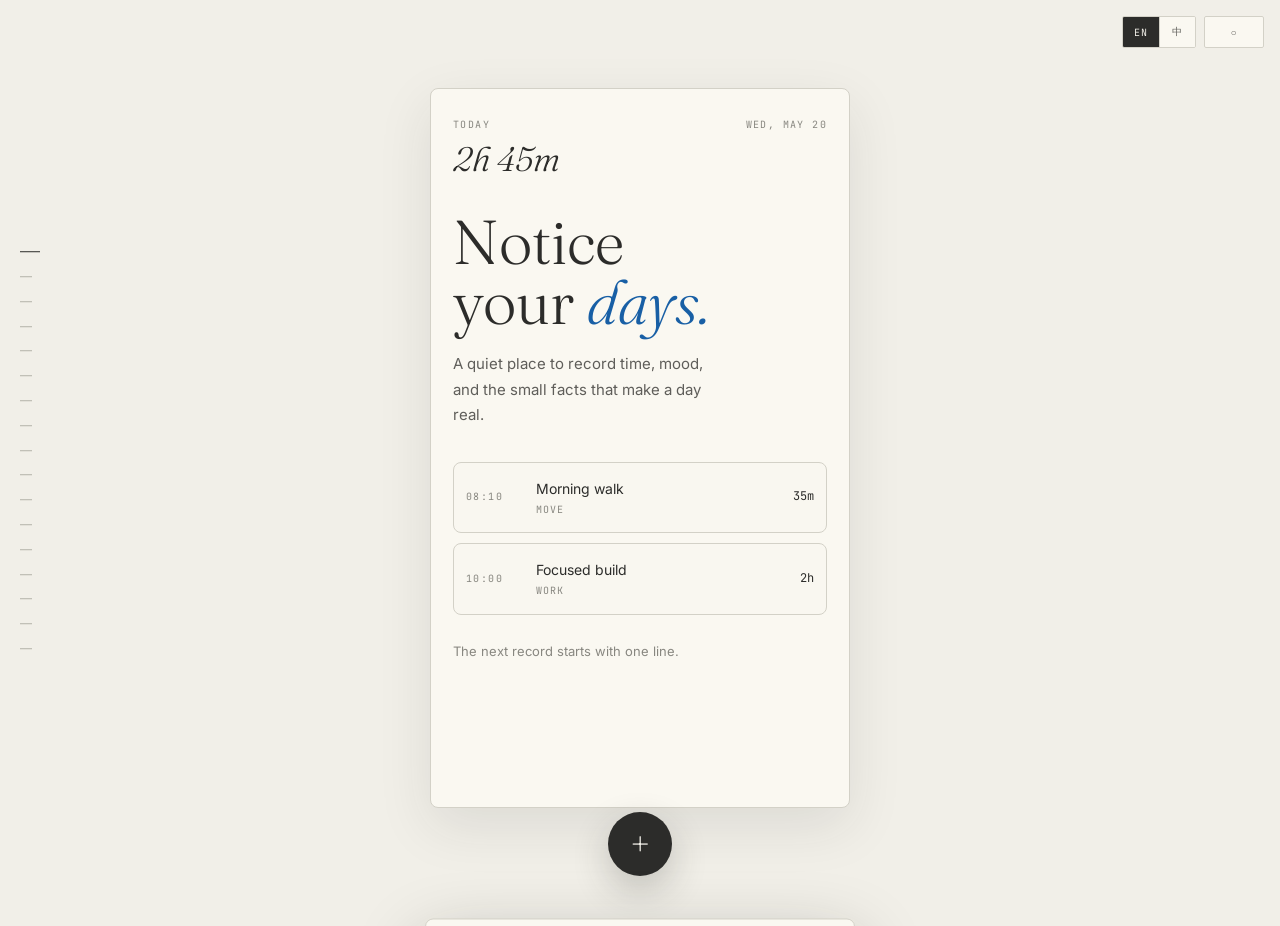
==== commit f8efbc28: "feat: add keywords.py, what-to-eat picker, Chronos dark mode + nav - keywords.py: stdlib-only Chines" ====
--- a/chronos.html
+++ b/chronos.html
@@ -1,5 +1,5 @@
 <!DOCTYPE html>
-<html lang="zh-CN">
+<html lang="en">
 <head>
 <meta charset="UTF-8">
 <meta name="viewport" content="width=device-width, initial-scale=1.0">
@@ -30,9 +30,6 @@
   --cat-6: #D3D1C7;
   --cat-sleep: #EAE7DC;
 
-  --accent-blue: #185FA5;
-  --accent-blue-soft: #DCE7F4;
-
   --serif: 'Fraunces', 'Noto Serif SC', Georgia, serif;
   --sans: 'Inter', 'Noto Sans SC', system-ui, sans-serif;
   --mono: 'JetBrains Mono', 'SF Mono', Menlo, monospace;
@@ -61,9 +58,6 @@
   --cat-5: #4A4A47;
   --cat-6: #3A3A37;
   --cat-sleep: #2A2A28;
-
-  --accent-blue: #5F94D1;
-  --accent-blue-soft: #1A2D45;
 }
 
 * { box-sizing: border-box; margin: 0; padding: 0; }
@@ -1122,7 +1116,7 @@
   right: 16px;
   display: flex;
   gap: 8px;
-  z-index: 998;
+  z-index: 900;
   font-family: var(--mono);
 }
 
@@ -1217,325 +1211,133 @@
 }
 
 /* ============================================================ */
-/* RESPONSIVE */
-/* ============================================================ */
-
-/* ============================================================ */
-/* FAB + RECORDING PANEL                                         */
-/* ============================================================ */
-
-#fab {
+/* STICKY SECTION NAV (left sidebar)                            */
+/* ============================================================ */
+
+#section-nav {
   position: fixed;
-  bottom: 32px;
-  left: 50%;
-  transform: translateX(-50%);
-  width: 56px; height: 56px;
-  border-radius: 50%;
+  top: 50%;
+  left: 20px;
+  transform: translateY(-50%);
+  z-index: 800;
+  display: flex;
+  flex-direction: column;
+  gap: 6px;
+  max-height: 80vh;
+  overflow-y: auto;
+  scrollbar-width: none;
+}
+
+#section-nav::-webkit-scrollbar { display: none; }
+
+.section-nav-item {
+  display: flex;
+  align-items: center;
+  gap: 8px;
+  font-family: var(--mono);
+  font-size: 9px;
+  letter-spacing: 0.12em;
+  text-transform: uppercase;
+  color: var(--ink-faint);
+  text-decoration: none;
+  padding: 4px 0;
+  cursor: pointer;
+  white-space: nowrap;
+  transition: color 0.2s;
+  background: none;
+  border: none;
+  line-height: 1.2;
+}
+
+.section-nav-item::before {
+  content: "";
+  display: block;
+  width: 12px;
+  height: 0.5px;
+  background: var(--ink-faint);
+  flex-shrink: 0;
+  transition: width 0.2s, background 0.2s;
+}
+
+.section-nav-item:hover {
+  color: var(--ink-soft);
+}
+
+.section-nav-item:hover::before {
+  background: var(--ink-soft);
+  width: 18px;
+}
+
+.section-nav-item.active {
+  color: var(--ink);
+}
+
+.section-nav-item.active::before {
+  width: 20px;
   background: var(--ink);
-  color: var(--bg);
-  border: none;
-  font-size: 28px;
-  font-weight: 300;
-  line-height: 1;
-  cursor: pointer;
-  z-index: 800;
-  box-shadow: 0 4px 24px rgba(44,44,42,0.18);
-  transition: transform 0.2s cubic-bezier(0.34,1.56,0.64,1), background 0.2s, box-shadow 0.2s;
-  display: flex; align-items: center; justify-content: center;
-}
-#fab:hover { transform: translateX(-50%) scale(1.08); box-shadow: 0 6px 32px rgba(44,44,42,0.28); }
-#fab.open { transform: translateX(-50%) rotate(45deg); }
-
-#rec-overlay {
-  position: fixed; inset: 0;
-  background: rgba(44,44,42,0.3);
-  z-index: 801;
-  opacity: 0; pointer-events: none;
-  transition: opacity 0.3s;
-  backdrop-filter: blur(2px);
-}
-#rec-overlay.show { opacity: 1; pointer-events: all; }
-
-#rec-panel {
-  position: fixed;
-  bottom: 0; left: 0; right: 0;
-  z-index: 802;
-  transform: translateY(100%);
-  transition: transform 0.4s cubic-bezier(0.22,1,0.36,1);
-  max-height: 92vh;
-  overflow-y: auto;
-  overscroll-behavior: contain;
-}
-#rec-panel.open { transform: translateY(0); }
-
-#rec-panel-inner {
-  background: var(--paper);
-  border-top: 0.5px solid var(--rule);
-  border-radius: 16px 16px 0 0;
-  padding: 16px 28px 40px;
-  max-width: 640px;
-  margin: 0 auto;
-  transition: var(--transition);
-}
-
-#rec-handle {
-  width: 40px; height: 3px;
-  background: var(--rule);
-  border-radius: 2px;
-  margin: 0 auto 24px;
-}
-
-#rec-today {
-  border-bottom: 0.5px solid var(--rule);
-  margin-bottom: 24px;
-  padding-bottom: 20px;
-}
-#rec-today-header {
+}
+
+.section-nav-label {
+  opacity: 0;
+  transform: translateX(-4px);
+  transition: opacity 0.2s, transform 0.2s;
+  pointer-events: none;
+}
+
+#section-nav:hover .section-nav-label {
+  opacity: 1;
+  transform: translateX(0);
+}
+
+@media (max-width: 768px) {
+  #section-nav { display: none; }
+}
+
+/* ============================================================ */
+/* LIVE CHART BADGE                                              */
+/* ============================================================ */
+
+.chart-wrapper {
+  position: relative;
+  display: inline-block;
+  width: 100%;
+}
+
+.live-badge {
+  position: absolute;
+  top: 12px;
+  right: 12px;
   display: flex;
-  justify-content: space-between;
-  align-items: baseline;
-  margin-bottom: 12px;
-}
-#rec-today-label {
+  align-items: center;
+  gap: 5px;
   font-family: var(--mono);
-  font-size: 10px;
-  letter-spacing: 0.15em;
+  font-size: 9px;
+  letter-spacing: 0.12em;
   text-transform: uppercase;
   color: var(--ink-mute);
-}
-#rec-today-count {
-  font-family: var(--mono);
-  font-size: 10px;
-  color: var(--ink-faint);
-}
-#rec-today-list {
-  list-style: none;
-  margin: 0; padding: 0;
-  max-height: 160px;
-  overflow-y: auto;
-}
-.rec-entry {
-  display: grid;
-  grid-template-columns: 10px 1fr auto auto;
-  gap: 10px;
-  align-items: center;
-  padding: 8px 0;
-  border-bottom: 0.5px solid var(--rule);
-  font-size: 13px;
-}
-.rec-entry:last-child { border-bottom: none; }
-.rec-entry-dot {
-  width: 8px; height: 8px; border-radius: 50%;
-  flex-shrink: 0;
-}
-.rec-entry-name { color: var(--ink); font-weight: 400; }
-.rec-entry-dur {
-  font-family: var(--mono); font-size: 11px; color: var(--ink-mute);
-}
-.rec-entry-mood {
-  font-size: 10px; color: var(--ink-faint);
-}
-
-#rec-form { }
-
-.rec-section-label {
-  font-family: var(--mono);
-  font-size: 10px;
-  letter-spacing: 0.15em;
-  text-transform: uppercase;
-  color: var(--ink-mute);
-  margin: 20px 0 10px;
-}
-.rec-section-label:first-child { margin-top: 0; }
-
-#rec-name-wrap { position: relative; }
-#rec-name {
-  width: 100%;
-  font-family: var(--serif);
-  font-size: 22px;
-  font-weight: 300;
-  font-style: italic;
-  background: transparent;
-  border: none;
-  border-bottom: 1px solid var(--rule);
-  color: var(--ink);
-  padding: 8px 0 12px;
-  outline: none;
-  caret-color: var(--ink);
-  letter-spacing: -0.01em;
-  transition: border-color 0.2s;
-}
-#rec-name:focus { border-bottom-color: var(--ink); }
-#rec-name::placeholder { color: var(--ink-faint); }
-
-#rec-autocomplete {
-  list-style: none; margin: 0; padding: 0;
-  position: absolute; top: 100%; left: 0; right: 0;
   background: var(--paper);
   border: 0.5px solid var(--rule);
-  border-top: none;
+  padding: 4px 8px;
+  border-radius: 2px;
+  pointer-events: none;
   z-index: 10;
-  max-height: 160px; overflow-y: auto;
-}
-#rec-autocomplete li {
-  padding: 10px 14px;
-  font-family: var(--serif);
-  font-size: 16px;
-  font-style: italic;
-  cursor: pointer;
-  display: flex; align-items: center; gap: 10px;
-  color: var(--ink-soft);
-  transition: background 0.1s;
-}
-#rec-autocomplete li:hover, #rec-autocomplete li.ac-active {
-  background: var(--bg);
-  color: var(--ink);
-}
-#rec-autocomplete .ac-dot {
-  width: 8px; height: 8px; border-radius: 50%; flex-shrink: 0;
-}
-#rec-autocomplete .ac-dur {
-  font-family: var(--mono); font-size: 10px; color: var(--ink-mute);
-  font-style: normal; margin-left: auto;
-}
-#rec-autocomplete:empty { display: none; }
-
-#rec-cats {
-  display: grid;
-  grid-template-columns: repeat(3, 1fr);
-  gap: 8px;
-}
-.rec-cat-btn {
-  display: flex; align-items: center; gap: 8px;
-  padding: 10px 14px;
-  border: 0.5px solid var(--rule);
-  background: var(--bg);
-  cursor: pointer;
-  border-radius: 2px;
-  font-family: var(--sans);
-  font-size: 12px;
-  font-weight: 500;
-  color: var(--ink-soft);
-  transition: all 0.15s;
-  letter-spacing: 0.02em;
-}
-.rec-cat-btn:hover { border-color: var(--ink-mute); color: var(--ink); }
-.rec-cat-btn.selected { border-color: var(--ink); color: var(--ink); background: var(--paper); }
-.rec-cat-dot {
-  width: 10px; height: 10px; border-radius: 50%; flex-shrink: 0;
-}
-
-#rec-dur-row {
-  display: flex; align-items: center; gap: 16px;
-}
-.rec-stepper {
-  width: 32px; height: 32px;
-  border: 0.5px solid var(--rule);
-  background: var(--bg);
-  color: var(--ink);
-  font-size: 18px;
-  cursor: pointer;
-  border-radius: 2px;
-  display: flex; align-items: center; justify-content: center;
-  flex-shrink: 0;
-  transition: all 0.15s;
-  font-weight: 300;
-}
-.rec-stepper:hover { border-color: var(--ink); }
-#rec-dur-display {
-  font-family: var(--serif);
-  font-size: 28px;
-  font-weight: 300;
-  font-style: italic;
-  font-variation-settings: "opsz" 72;
-  color: var(--ink);
-  min-width: 72px;
-  text-align: center;
-  letter-spacing: -0.02em;
-}
-#rec-dur-slider {
-  flex: 1;
-  height: 2px;
-  -webkit-appearance: none;
-  appearance: none;
-  background: var(--rule);
-  outline: none;
-  border-radius: 1px;
-  cursor: pointer;
-}
-#rec-dur-slider::-webkit-slider-thumb {
-  -webkit-appearance: none;
-  width: 14px; height: 14px;
+}
+
+.live-dot {
+  width: 6px;
+  height: 6px;
   border-radius: 50%;
-  background: var(--ink);
-  cursor: pointer;
-}
-
-#rec-mood-row {
-  display: flex; gap: 16px;
-}
-.rec-mood-dot {
-  font-size: 22px; line-height: 1;
-  background: none; border: none;
-  cursor: pointer;
-  color: var(--ink-faint);
-  padding: 4px;
-  transition: all 0.15s;
-  letter-spacing: 0;
-}
-.rec-mood-dot:hover { color: var(--ink-soft); transform: scale(1.2); }
-.rec-mood-dot.selected { color: var(--ink); }
-
-#rec-save {
-  width: 100%;
-  margin-top: 28px;
-  padding: 18px;
-  background: var(--ink);
-  color: var(--bg);
-  border: none;
-  font-family: var(--serif);
-  font-size: 22px;
-  font-weight: 400;
-  font-style: italic;
-  cursor: pointer;
-  border-radius: 2px;
-  letter-spacing: -0.01em;
-  transition: opacity 0.2s;
-  font-variation-settings: "opsz" 72;
-}
-#rec-save:hover { opacity: 0.85; }
-
-#rec-toast {
-  position: fixed;
-  bottom: 100px;
-  left: 50%;
-  transform: translateX(-50%) translateY(16px);
-  background: var(--ink);
-  color: var(--bg);
-  font-family: var(--mono);
-  font-size: 11px;
-  letter-spacing: 0.15em;
-  text-transform: uppercase;
-  padding: 12px 20px;
-  border-radius: 2px;
-  opacity: 0;
-  pointer-events: none;
-  transition: opacity 0.3s, transform 0.3s;
-  z-index: 900;
-  white-space: nowrap;
-}
-#rec-toast.show {
-  opacity: 1;
-  transform: translateX(-50%) translateY(0);
-}
-
-@media print {
-  #fab, #rec-overlay, #rec-panel, #rec-toast,
-  .fixed-controls, #section-indicator { display: none; }
-}
-
-/* ============================================================ */
-/* PRINT                                                         */
+  background: #c0392b;
+  animation: live-pulse 1.8s ease-in-out infinite;
+}
+
+@keyframes live-pulse {
+  0%, 100% { opacity: 1; transform: scale(1); }
+  50% { opacity: 0.4; transform: scale(0.75); }
+}
+
+/* ============================================================ */
+/* RESPONSIVE */
 /* ============================================================ */
 
 @media print {
@@ -1563,218 +1365,326 @@
 }
 
 /* ============================================================ */
-/* APP PROTOTYPE VIEW                                            */
+/* APP PROTOTYPE — HOME + RECORD ENTRY                          */
 /* ============================================================ */
 
 body.app-prototype > .cover,
 body.app-prototype > section.page,
 body.app-prototype > .colophon,
 body.app-prototype #scroll-progress,
-body.app-prototype #section-indicator,
-body.app-prototype #fab,
-body.app-prototype #rec-overlay,
-body.app-prototype #rec-panel,
-body.app-prototype #rec-toast { display: none; }
-
-body:not(.app-prototype) .entry-fab,
-body:not(.app-prototype) .entry-backdrop,
-body:not(.app-prototype) .entry-panel { display: none !important; }
-
-body.entry-open .entry-fab { opacity: 0; pointer-events: none; }
+body.app-prototype #section-indicator {
+  display: none;
+}
 
 .chronos-app {
   min-height: 100vh;
-  padding: 88px 20px 120px;
+  padding: 88px 20px 118px;
   display: grid;
   place-items: center;
 }
 
 .app-device {
   width: min(420px, 100%);
-  min-height: min(680px, calc(100vh - 176px));
+  min-height: min(720px, calc(100vh - 176px));
   background: var(--paper);
   border: 0.5px solid var(--rule);
   border-radius: 8px;
   padding: 28px 22px 24px;
-  box-shadow: 0 18px 54px rgba(44,44,42,0.10);
-}
-:root.dark .app-device { box-shadow: 0 18px 54px rgba(0,0,0,0.28); }
+  box-shadow: 0 18px 54px rgba(44, 44, 42, 0.10);
+}
+
+:root.dark .app-device {
+  box-shadow: 0 18px 54px rgba(0, 0, 0, 0.28);
+}
 
 .app-topline {
-  display: flex; align-items: flex-start;
-  justify-content: space-between; gap: 20px; margin-bottom: 36px;
-}
-.app-kicker, .app-date {
-  font-family: var(--mono); font-size: 10px;
-  letter-spacing: 0.14em; text-transform: uppercase; color: var(--ink-mute);
-}
+  display: flex;
+  align-items: flex-start;
+  justify-content: space-between;
+  gap: 20px;
+  margin-bottom: 36px;
+}
+
+.app-kicker,
+.app-date,
+.record-time,
+.field-label,
+.entry-meta,
+.duration-control span {
+  font-family: var(--mono);
+  font-size: 10px;
+  letter-spacing: 0.14em;
+  text-transform: uppercase;
+  color: var(--ink-mute);
+}
+
 .app-total {
-  font-family: var(--serif); font-size: 34px; line-height: 1;
-  font-weight: 300; font-style: italic; color: var(--ink); margin-top: 8px;
-}
-.app-hero { margin-bottom: 28px; }
+  font-family: var(--serif);
+  font-size: 34px;
+  line-height: 1;
+  font-weight: 300;
+  font-style: italic;
+  color: var(--ink);
+  margin-top: 8px;
+}
+
+.app-hero {
+  margin-bottom: 34px;
+}
+
 .app-title {
-  font-family: var(--serif); font-size: clamp(40px, 10vw, 58px);
-  font-weight: 300; line-height: 0.98; max-width: 9ch;
-}
-.app-title em { color: var(--accent-blue); font-style: italic; }
+  font-family: var(--serif);
+  font-size: clamp(42px, 12vw, 62px);
+  font-weight: 300;
+  letter-spacing: 0;
+  line-height: 0.98;
+  max-width: 8ch;
+}
+
+.app-title em {
+  color: var(--accent-blue);
+  font-style: italic;
+}
+
 .app-lede {
-  margin-top: 16px; color: var(--ink-soft);
-  max-width: 32ch; line-height: 1.65; font-size: 13.5px;
-}
-.app-records { display: grid; gap: 10px; }
+  margin-top: 18px;
+  color: var(--ink-soft);
+  max-width: 31ch;
+  line-height: 1.7;
+}
+
+.app-records {
+  display: grid;
+  gap: 10px;
+}
+
 .record-row {
-  display: grid; grid-template-columns: 54px 1fr auto;
-  align-items: center; gap: 12px;
-  border: 0.5px solid var(--rule); border-radius: 8px;
-  padding: 12px 12px; background: var(--bg);
-}
-.record-time {
-  font-family: var(--mono); font-size: 10px;
-  letter-spacing: 0.1em; color: var(--ink-mute); text-transform: uppercase;
-}
-.record-title { font-size: 14px; color: var(--ink); }
+  display: grid;
+  grid-template-columns: 58px 1fr auto;
+  align-items: center;
+  gap: 12px;
+  border: 0.5px solid var(--rule);
+  border-radius: 8px;
+  padding: 14px 12px;
+  background: color-mix(in srgb, var(--paper) 86%, var(--bg) 14%);
+}
+
+.record-title {
+  font-size: 14px;
+  color: var(--ink);
+}
+
 .record-cat {
-  font-family: var(--mono); font-size: 9px;
-  letter-spacing: 0.1em; color: var(--ink-mute); text-transform: uppercase; margin-top: 2px;
-}
-.record-duration { font-family: var(--mono); font-size: 12px; color: var(--ink); }
-.app-empty-note {
-  color: var(--ink-mute); font-size: 13px;
-  font-style: italic; font-family: var(--serif); margin-top: 16px;
-}
-.app-view-doc {
-  display: block; margin-top: 28px;
-  font-family: var(--mono); font-size: 10px;
-  letter-spacing: 0.15em; text-transform: uppercase;
-  color: var(--ink-mute); background: none; border: none;
-  cursor: pointer; padding: 0;
-  text-decoration: underline; text-underline-offset: 3px;
-}
-.app-view-doc:hover { color: var(--ink); }
-
-/* ── New entry panel (Codex design) ── */
-.entry-fab {
-  position: fixed; left: 50%; bottom: 24px;
+  font-family: var(--mono);
+  font-size: 10px;
+  letter-spacing: 0.1em;
+  color: var(--ink-mute);
+  text-transform: uppercase;
+  margin-top: 2px;
+}
+
+.record-duration {
+  font-family: var(--mono);
+  font-size: 12px;
+  color: var(--ink);
+}
+
+.empty-note {
+  margin-top: 16px;
+  color: var(--ink-mute);
+  font-size: 13px;
+}
+
+.fab-button {
+  position: fixed;
+  left: 50%;
+  bottom: 24px;
   transform: translateX(-50%);
-  width: 64px; height: 64px; border-radius: 50%; border: 0;
-  background: var(--ink); color: var(--bg);
-  font-size: 32px; font-weight: 300;
-  cursor: pointer; z-index: 980;
-  box-shadow: 0 14px 36px rgba(44,44,42,0.24);
-  transition: transform 0.18s ease, box-shadow 0.18s ease;
-  display: flex; align-items: center; justify-content: center;
-}
-.entry-fab:hover {
+  width: 64px;
+  height: 64px;
+  border-radius: 50%;
+  border: 0;
+  background: var(--ink);
+  color: var(--bg);
+  font-family: var(--serif);
+  font-size: 38px;
+  font-weight: 300;
+  line-height: 58px;
+  cursor: pointer;
+  z-index: 980;
+  box-shadow: 0 14px 36px rgba(44, 44, 42, 0.24);
+  transition: transform 0.18s ease, box-shadow 0.18s ease, background 0.18s ease;
+}
+
+.fab-button:hover {
   transform: translateX(-50%) translateY(-2px);
-  box-shadow: 0 18px 44px rgba(44,44,42,0.28);
-}
+  box-shadow: 0 18px 44px rgba(44, 44, 42, 0.28);
+}
+
+.fab-button:active {
+  transform: translateX(-50%) translateY(1px) scale(0.98);
+}
+
 .entry-backdrop {
-  position: fixed; inset: 0;
-  background: rgba(26,26,24,0.36);
-  opacity: 0; pointer-events: none; z-index: 970;
+  position: fixed;
+  inset: 0;
+  background: rgba(26, 26, 24, 0.36);
+  opacity: 0;
+  pointer-events: none;
+  z-index: 970;
   transition: opacity 0.2s ease;
 }
-.entry-backdrop.open { opacity: 1; pointer-events: auto; }
+
+.entry-backdrop.open {
+  opacity: 1;
+  pointer-events: auto;
+}
+
 .entry-panel {
-  position: fixed; left: 50%; bottom: 18px;
-  transform: translate(-50%, calc(100% + 40px));
+  position: fixed;
+  left: 50%;
+  bottom: 18px;
+  transform: translate(-50%, calc(100% + 36px));
   width: min(430px, calc(100vw - 24px));
   max-height: min(720px, calc(100vh - 34px));
-  overflow: auto; background: var(--paper);
-  border: 0.5px solid var(--rule); border-radius: 8px;
-  padding: 20px; z-index: 990;
-  box-shadow: 0 26px 70px rgba(26,26,24,0.30);
+  overflow: auto;
+  background: var(--paper);
+  border: 0.5px solid var(--rule);
+  border-radius: 8px;
+  padding: 18px;
+  z-index: 990;
+  box-shadow: 0 26px 70px rgba(26, 26, 24, 0.30);
   transition: transform 0.24s ease;
 }
-.entry-panel.open { transform: translate(-50%, 0); }
+
+.entry-panel.open {
+  transform: translate(-50%, 0);
+}
+
 .entry-header {
-  display: flex; align-items: flex-start;
-  justify-content: space-between; gap: 16px; margin-bottom: 16px;
-}
-.entry-meta {
-  font-family: var(--mono); font-size: 10px;
-  letter-spacing: 0.14em; text-transform: uppercase;
-  color: var(--ink-mute); margin-bottom: 4px;
-}
-.entry-title-h2 {
-  font-family: var(--serif); font-size: 28px;
-  line-height: 1.08; font-weight: 300;
-}
-.entry-close-btn {
-  width: 36px; height: 36px;
-  border: 0.5px solid var(--rule); border-radius: 8px;
-  background: transparent; color: var(--ink-soft);
-  font-size: 18px; cursor: pointer; flex-shrink: 0;
-  display: flex; align-items: center; justify-content: center;
-}
-.entry-close-btn:hover { border-color: var(--ink); color: var(--ink); }
-.entry-field { display: grid; gap: 7px; margin: 12px 0; }
-.entry-field-label {
-  font-family: var(--mono); font-size: 10px;
-  letter-spacing: 0.14em; text-transform: uppercase; color: var(--ink-mute);
-}
-.entry-textarea {
-  width: 100%; min-height: 68px; resize: none;
-  border: 0.5px solid var(--rule); border-radius: 8px;
-  background: var(--bg); color: var(--ink);
-  font: 400 15px/1.55 var(--sans); padding: 10px 12px; outline: none;
-}
-.entry-textarea:focus {
+  display: flex;
+  align-items: flex-start;
+  justify-content: space-between;
+  gap: 16px;
+  margin-bottom: 18px;
+}
+
+.entry-title {
+  font-family: var(--serif);
+  font-size: 30px;
+  line-height: 1.08;
+  font-weight: 300;
+}
+
+.entry-close {
+  width: 36px;
+  height: 36px;
+  border: 0.5px solid var(--rule);
+  border-radius: 8px;
+  background: transparent;
+  color: var(--ink-soft);
+  font-size: 20px;
+  line-height: 1;
+  cursor: pointer;
+}
+
+.entry-field {
+  display: grid;
+  gap: 8px;
+  margin: 16px 0;
+}
+
+.entry-input {
+  width: 100%;
+  min-height: 86px;
+  resize: vertical;
+  border: 0.5px solid var(--rule);
+  border-radius: 8px;
+  background: var(--bg);
+  color: var(--ink);
+  font: 400 16px/1.55 var(--sans);
+  padding: 12px;
+  outline: none;
+}
+
+.entry-input:focus {
   border-color: var(--accent-blue);
   box-shadow: 0 0 0 3px var(--accent-blue-soft);
 }
-.entry-cat-grid {
+
+.category-grid {
   display: grid;
   grid-template-columns: repeat(3, minmax(0, 1fr));
   gap: 8px;
 }
-.entry-cat-btn {
-  min-height: 40px; border: 0.5px solid var(--rule);
-  border-radius: 8px; background: var(--bg); color: var(--ink);
-  font-family: var(--sans); font-size: 13px;
-  padding: 8px 6px; text-align: center;
-  white-space: nowrap; overflow: hidden; text-overflow: ellipsis;
-  cursor: pointer; transition: all 0.15s;
-}
-.entry-cat-btn.active, .entry-cat-btn:hover {
-  border-color: var(--ink); background: var(--ink); color: var(--bg);
-}
-.entry-dur-row {
-  display: flex; align-items: center; justify-content: space-between;
-  gap: 12px; border: 0.5px solid var(--rule); border-radius: 8px;
-  padding: 12px 14px; margin-top: 8px;
-}
-.entry-dur-val {
-  font-family: var(--serif); font-size: 24px;
-  font-weight: 300; color: var(--ink);
-}
-.entry-dur-btn {
-  width: 32px; height: 32px; border-radius: 50%;
-  border: 0.5px solid var(--rule); background: var(--bg); color: var(--ink);
-  font-size: 18px; cursor: pointer;
-  display: flex; align-items: center; justify-content: center;
-  transition: all 0.15s;
-}
-.entry-dur-btn:hover { border-color: var(--ink); }
-.entry-save-btn {
-  width: 100%; min-height: 48px; margin-top: 16px;
-  border: 0; border-radius: 8px;
-  background: var(--accent-blue); color: #fff;
-  font-family: var(--sans); font-size: 15px;
-  font-weight: 500; cursor: pointer; transition: opacity 0.15s;
-}
-.entry-save-btn:hover { opacity: 0.88; }
-
-#app-toast {
-  position: fixed; bottom: 100px; left: 50%;
-  transform: translateX(-50%);
-  background: var(--ink); color: var(--bg);
-  font-family: var(--mono); font-size: 11px;
-  letter-spacing: 0.05em; padding: 10px 18px;
-  border-radius: 4px; z-index: 995;
-  opacity: 0; transition: opacity 0.2s;
-  pointer-events: none; white-space: nowrap;
+
+.category-btn {
+  min-height: 42px;
+  border: 0.5px solid var(--rule);
+  border-radius: 8px;
+  background: var(--bg);
+  color: var(--ink);
+  font-family: var(--sans);
+  font-size: 14px;
+  line-height: 1.15;
+  padding: 10px 8px;
+  text-align: center;
+  white-space: nowrap;
+  overflow: hidden;
+  text-overflow: ellipsis;
+  cursor: pointer;
+}
+
+.category-btn.active,
+.category-btn:hover {
+  border-color: var(--ink);
+  background: var(--ink);
+  color: var(--bg);
+}
+
+.duration-control {
+  display: flex;
+  align-items: center;
+  justify-content: space-between;
+  gap: 12px;
+  border: 0.5px solid var(--rule);
+  border-radius: 8px;
+  padding: 12px;
+  margin-top: 16px;
+}
+
+.duration-control strong {
+  font-family: var(--serif);
+  font-size: 24px;
+  font-weight: 300;
+  color: var(--ink);
+}
+
+.save-button {
+  width: 100%;
+  min-height: 48px;
+  margin-top: 16px;
+  border: 0;
+  border-radius: 8px;
+  background: var(--accent-blue);
+  color: #fff;
+  font-family: var(--sans);
+  font-size: 15px;
+  font-weight: 500;
+  cursor: pointer;
+}
+
+body.entry-open .fab-button {
+  opacity: 0;
+  pointer-events: none;
+}
+
+@media (max-width: 520px) {
+  .chronos-app { padding: 72px 12px 108px; }
+  .app-device { min-height: calc(100vh - 160px); padding: 24px 18px; }
+  .record-row { grid-template-columns: 50px 1fr auto; }
+  .category-grid { grid-template-columns: repeat(2, minmax(0, 1fr)); }
+  .entry-panel { bottom: 12px; }
 }
 </style>
 </head>
@@ -1783,124 +1693,111 @@
 <div id="scroll-progress"></div>
 <div id="river-tooltip"></div>
 
+<main class="chronos-app" id="chronos-app">
+  <section class="app-device" aria-label="Chronos app prototype">
+    <header class="app-topline">
+      <div>
+        <div class="app-kicker" data-copy-en="Today" data-copy-zh="今天">Today</div>
+        <div class="app-total">2h 45m</div>
+      </div>
+      <div class="app-date" data-copy-en="Wed, May 20" data-copy-zh="5月20日，周三">Wed, May 20</div>
+    </header>
+
+    <section class="app-hero">
+      <h1 class="app-title" data-copy-html="true" data-copy-en="Notice your <em>days.</em>" data-copy-zh="看见你的<em>时间。</em>">Notice your <em>days.</em></h1>
+      <p class="app-lede" data-copy-en="A quiet place to record time, mood, and the small facts that make a day real." data-copy-zh="一个安静的地方，用来记录时间、心情，以及让一天变得真实的小事实。">
+        A quiet place to record time, mood, and the small facts that make a day real.
+      </p>
+    </section>
+
+    <section class="app-records" aria-label="Today's records">
+      <article class="record-row">
+        <div class="record-time">08:10</div>
+        <div>
+          <div class="record-title" data-copy-en="Morning walk" data-copy-zh="晨间散步">Morning walk</div>
+          <div class="record-cat" data-copy-en="Move" data-copy-zh="运动">Move</div>
+        </div>
+        <div class="record-duration">35m</div>
+      </article>
+      <article class="record-row">
+        <div class="record-time">10:00</div>
+        <div>
+          <div class="record-title" data-copy-en="Focused build" data-copy-zh="专注开发">Focused build</div>
+          <div class="record-cat" data-copy-en="Work" data-copy-zh="工作">Work</div>
+        </div>
+        <div class="record-duration">2h</div>
+      </article>
+      <p class="empty-note" data-copy-en="The next record starts with one line." data-copy-zh="下一笔记录，从一句话开始。">The next record starts with one line.</p>
+    </section>
+  </section>
+</main>
+
+<button class="fab-button" id="record-fab" type="button" onclick="openEntryPanel()" aria-label="Add record" data-aria-en="Add record" data-aria-zh="新增记录">+</button>
+<div class="entry-backdrop" id="entry-backdrop" onclick="closeEntryPanel()" aria-hidden="true"></div>
+<section class="entry-panel" id="entry-panel" role="dialog" aria-modal="true" aria-hidden="true" aria-labelledby="entry-title">
+  <div class="entry-header">
+    <div>
+      <div class="entry-meta" data-copy-en="New record" data-copy-zh="新记录">New record</div>
+      <h2 class="entry-title" id="entry-title" data-copy-en="What moved?" data-copy-zh="刚才发生了什么？">What moved?</h2>
+    </div>
+    <button class="entry-close" type="button" onclick="closeEntryPanel()" aria-label="Close" data-aria-en="Close" data-aria-zh="关闭">×</button>
+  </div>
+
+  <label class="entry-field">
+    <span class="field-label" data-copy-en="Note" data-copy-zh="记录">Note</span>
+    <textarea class="entry-input" id="entry-note" data-placeholder-en="morning walk, reading, deep work..." data-placeholder-zh="晨间散步、阅读、专注工作……" placeholder="morning walk, reading, deep work..."></textarea>
+  </label>
+
+  <div class="entry-field">
+    <span class="field-label" data-copy-en="Category" data-copy-zh="类别">Category</span>
+    <div class="category-grid" aria-label="Category">
+      <button class="category-btn active" type="button" data-copy-en="Work" data-copy-zh="工作">Work</button>
+      <button class="category-btn" type="button" data-copy-en="Learn" data-copy-zh="学习">Learn</button>
+      <button class="category-btn" type="button" data-copy-en="Move" data-copy-zh="运动">Move</button>
+      <button class="category-btn" type="button" data-copy-en="Life" data-copy-zh="生活">Life</button>
+      <button class="category-btn" type="button" data-copy-en="Social" data-copy-zh="社交">Social</button>
+      <button class="category-btn" type="button" data-copy-en="Rest" data-copy-zh="休闲">Rest</button>
+    </div>
+  </div>
+
+  <div class="duration-control">
+    <span data-copy-en="Duration" data-copy-zh="时长">Duration</span>
+    <strong>25m</strong>
+  </div>
+
+  <button class="save-button" type="button" onclick="closeEntryPanel()" data-copy-en="Save record" data-copy-zh="保存记录">Save record</button>
+</section>
+
 <!-- Fixed controls: dark mode + language + section indicator -->
 <div class="fixed-controls">
   <div class="ctrl-segment" id="lang-toggle" title="Toggle language / 切换语言">
-    <button class="ctrl-btn active" id="btn-en" data-lang="en">EN</button>
-    <button class="ctrl-btn" id="btn-zh" data-lang="zh">中</button>
+    <button class="ctrl-btn active" data-lang="en" onclick="setLang('en')">EN</button>
+    <button class="ctrl-btn" data-lang="zh" onclick="setLang('zh')">中</button>
   </div>
-  <button class="ctrl-btn" id="dark-toggle" title="Toggle dark mode">○</button>
-  <button class="ctrl-btn" id="back-to-app-btn" title="Back to app" style="display:none" data-copy-en="← App" data-copy-zh="← 应用">← App</button>
+  <button class="ctrl-btn" id="dark-toggle" onclick="toggleDark()" title="Toggle dark mode">○</button>
 </div>
 <div id="section-indicator"><span class="num">01</span><span class="sep">·</span><span id="section-name">Executive Summary</span></div>
 
-<!-- FAB recording button -->
-<button id="fab" title="Record / 记录">+</button>
-
-<!-- Recording panel -->
-<div id="rec-overlay"></div>
-<div id="rec-panel">
-  <div id="rec-panel-inner">
-    <div id="rec-handle"></div>
-    <div id="rec-today">
-      <div id="rec-today-header">
-        <span id="rec-today-label">Today · <span id="rec-today-total">0m</span></span>
-        <span id="rec-today-count"></span>
-      </div>
-      <ul id="rec-today-list"></ul>
-    </div>
-    <div id="rec-form">
-      <div id="rec-form-title" class="rec-section-label">New record · 新记录</div>
-      <div id="rec-name-wrap">
-        <input id="rec-name" type="text" placeholder="What did you do? / 你做了什么？" autocomplete="off" spellcheck="false">
-        <ul id="rec-autocomplete"></ul>
-      </div>
-      <div class="rec-section-label">Category · 类别</div>
-      <div id="rec-cats"></div>
-      <div class="rec-section-label">Duration · 时长</div>
-      <div id="rec-dur-row">
-        <button id="rec-dur-minus" class="rec-stepper">−</button>
-        <span id="rec-dur-display">30m</span>
-        <button id="rec-dur-plus" class="rec-stepper">+</button>
-        <input id="rec-dur-slider" type="range" min="5" max="480" step="5" value="30">
-      </div>
-      <div class="rec-section-label">Mood · 心情 <span style="color:var(--ink-faint);font-size:11px;font-style:italic">(optional)</span></div>
-      <div id="rec-mood-row">
-        <button class="rec-mood-dot" data-mood="1" title="Low">○</button>
-        <button class="rec-mood-dot" data-mood="2" title="Below avg">○</button>
-        <button class="rec-mood-dot" data-mood="3" title="Okay">○</button>
-        <button class="rec-mood-dot" data-mood="4" title="Good">○</button>
-        <button class="rec-mood-dot" data-mood="5" title="Peak">○</button>
-      </div>
-      <button id="rec-save">Record.</button>
-    </div>
-  </div>
-</div>
-
-<!-- Toast -->
-<div id="rec-toast"></div>
-
-<!-- ============================================================ -->
-<!-- APP PROTOTYPE VIEW                                           -->
-<!-- ============================================================ -->
-<main class="chronos-app" id="chronos-app">
-  <section class="app-device">
-    <header class="app-topline">
-      <div>
-        <div class="app-kicker" data-copy-en="Today" data-copy-zh="今天">Today</div>
-        <div class="app-total" id="app-today-total">0m</div>
-      </div>
-      <div class="app-date" id="app-today-date"></div>
-    </header>
-
-    <section class="app-hero">
-      <h1 class="app-title" data-copy-en="Notice your &lt;em&gt;days.&lt;/em&gt;" data-copy-zh="看见你的&lt;em&gt;时间。&lt;/em&gt;" data-copy-html="true">Notice your <em>days.</em></h1>
-      <p class="app-lede" data-copy-en="A quiet place to record time and the small facts that make a day real." data-copy-zh="一个安静的地方，记录时间和让每天真实存在的小事。">
-        A quiet place to record time and the small facts that make a day real.
-      </p>
-    </section>
-
-    <div class="app-records" id="app-records-list"></div>
-
-    <button class="app-view-doc" id="app-view-doc-btn" data-copy-en="Read the engineering plan →" data-copy-zh="阅读工程计划 →">Read the engineering plan →</button>
-  </section>
-</main>
-
-<!-- New entry panel (Codex design, addEventListener-based) -->
-<button class="entry-fab" id="entry-fab" title="Record / 记录">+</button>
-<div class="entry-backdrop" id="entry-backdrop"></div>
-<div id="app-toast"></div>
-<section class="entry-panel" id="entry-panel" role="dialog" aria-modal="true" aria-hidden="true">
-  <div class="entry-header">
-    <div>
-      <div class="entry-meta" data-copy-en="New record" data-copy-zh="新记录">New record</div>
-      <h2 class="entry-title-h2" data-copy-en="What moved?" data-copy-zh="刚才做了什么？">What moved?</h2>
-    </div>
-    <button class="entry-close-btn" id="entry-close" type="button">×</button>
-  </div>
-
-  <div class="entry-field">
-    <span class="entry-field-label" data-copy-en="Note" data-copy-zh="记录">Note</span>
-    <textarea class="entry-textarea" id="entry-note"
-      data-placeholder-en="morning walk, reading, deep work..."
-      data-placeholder-zh="晨间散步、阅读、专注工作……"
-      placeholder="morning walk, reading, deep work..."></textarea>
-  </div>
-
-  <div class="entry-field">
-    <span class="entry-field-label" data-copy-en="Category" data-copy-zh="类别">Category</span>
-    <div class="entry-cat-grid" id="entry-cat-grid"></div>
-  </div>
-
-  <div class="entry-dur-row">
-    <span class="entry-field-label" data-copy-en="Duration" data-copy-zh="时长">Duration</span>
-    <button class="entry-dur-btn" id="entry-dur-minus" type="button">−</button>
-    <span class="entry-dur-val" id="entry-dur-val">25m</span>
-    <button class="entry-dur-btn" id="entry-dur-plus" type="button">+</button>
-  </div>
-
-  <button class="entry-save-btn" id="entry-save" type="button" data-copy-en="Save record" data-copy-zh="保存记录">Save record</button>
-</section>
+<!-- Sticky left section nav -->
+<nav id="section-nav" aria-label="Section navigation">
+  <a class="section-nav-item active" data-target="sec-toc" href="#sec-toc"><span class="section-nav-label">TOC</span></a>
+  <a class="section-nav-item" data-target="sec-01" href="#sec-01"><span class="section-nav-label">01 · Summary</span></a>
+  <a class="section-nav-item" data-target="sec-02" href="#sec-02"><span class="section-nav-label">02 · Vision</span></a>
+  <a class="section-nav-item" data-target="sec-03" href="#sec-03"><span class="section-nav-label">03 · Market</span></a>
+  <a class="section-nav-item" data-target="sec-04" href="#sec-04"><span class="section-nav-label">04 · Design</span></a>
+  <a class="section-nav-item" data-target="sec-05" href="#sec-05"><span class="section-nav-label">05 · Visual</span></a>
+  <a class="section-nav-item" data-target="sec-06" href="#sec-06"><span class="section-nav-label">06 · Features</span></a>
+  <a class="section-nav-item" data-target="sec-07" href="#sec-07"><span class="section-nav-label">07 · Info Design</span></a>
+  <a class="section-nav-item" data-target="sec-08" href="#sec-08"><span class="section-nav-label">08 · Viz</span></a>
+  <a class="section-nav-item" data-target="sec-09" href="#sec-09"><span class="section-nav-label">09 · Onboarding</span></a>
+  <a class="section-nav-item" data-target="sec-10" href="#sec-10"><span class="section-nav-label">10 · Automation</span></a>
+  <a class="section-nav-item" data-target="sec-11" href="#sec-11"><span class="section-nav-label">11 · Tech</span></a>
+  <a class="section-nav-item" data-target="sec-12" href="#sec-12"><span class="section-nav-label">12 · Privacy</span></a>
+  <a class="section-nav-item" data-target="sec-13" href="#sec-13"><span class="section-nav-label">13 · Roadmap</span></a>
+  <a class="section-nav-item" data-target="sec-14" href="#sec-14"><span class="section-nav-label">14 · GTM</span></a>
+  <a class="section-nav-item" data-target="sec-15" href="#sec-15"><span class="section-nav-label">15 · Business</span></a>
+  <a class="section-nav-item" data-target="sec-16" href="#sec-16"><span class="section-nav-label">16 · Cadence</span></a>
+</nav>
 
 <!-- ============================================================ -->
 <!-- COVER -->
@@ -1958,7 +1855,7 @@
 <!-- ============================================================ -->
 <!-- TOC -->
 <!-- ============================================================ -->
-<section class="page">
+<section class="page" id="sec-toc">
   <div class="section-number">Table of Contents · 目录</div>
 
   <div class="toc reveal">
@@ -1986,10 +1883,10 @@
 <!-- ============================================================ -->
 <!-- 01 - EXECUTIVE SUMMARY -->
 <!-- ============================================================ -->
-<section class="page">
-  <div class="section-number" data-en="01 · Executive Summary" data-zh="01 · 概要">01 · Executive Summary</div>
-  <h1 class="section-title reveal" data-en="A document<br>about <em>noticing.</em>" data-zh="一份<br>关于<em>觉察</em>的文档。">A document<br>about <em>noticing.</em></h1>
-  <p class="section-lede reveal" data-en="Chronos is a time-tracking application that treats the act of recording as an act of reflection, not bookkeeping. This document defines the product in full." data-zh="Chronos 是一款时间追踪应用，将记录视为反思的行为，而非记账。本文档全面定义了这款产品。">
+<section class="page" id="sec-01">
+  <div class="section-number">01 · Executive Summary</div>
+  <h1 class="section-title reveal">A document<br>about <em>noticing.</em></h1>
+  <p class="section-lede reveal">
     Chronos is a time-tracking application that treats the act of recording as an act of reflection,
     not bookkeeping. This document defines the product in full.
   </p>
@@ -2059,10 +1956,10 @@
 <!-- ============================================================ -->
 <!-- 02 - PRODUCT VISION -->
 <!-- ============================================================ -->
-<section class="page">
-  <div class="section-number" data-en="02 · Product Vision" data-zh="02 · 产品愿景">02 · Product Vision</div>
-  <h1 class="section-title reveal" data-en="Time is the only material<br><em>we are made of.</em>" data-zh="时间是唯一的材料，<br><em>我们由它构成。</em>">Time is the only material<br><em>we are made of.</em></h1>
-  <p class="section-lede reveal" data-en="Most time-tracking products promise productivity. Chronos promises something stranger and more useful: awareness." data-zh="大多数时间追踪产品承诺生产力。Chronos 承诺更奇特也更有用的东西：觉知。">
+<section class="page" id="sec-02">
+  <div class="section-number">02 · Product Vision</div>
+  <h1 class="section-title reveal">Time is the only material<br><em>we are made of.</em></h1>
+  <p class="section-lede reveal">
     Most time-tracking products promise productivity. Chronos promises something stranger and more useful: awareness.
   </p>
 
@@ -2121,10 +2018,10 @@
 <!-- ============================================================ -->
 <!-- 03 - MARKET POSITION -->
 <!-- ============================================================ -->
-<section class="page">
-  <div class="section-number" data-en="03 · Market Position" data-zh="03 · 市场定位">03 · Market Position</div>
-  <h1 class="section-title reveal" data-en="A small, sharp wedge<br>in a <em>crowded</em> room." data-zh="一把小而锋利的楔子，<br>插入<em>拥挤</em>的房间。">A small, sharp wedge<br>in a <em>crowded</em> room.</h1>
-  <p class="section-lede reveal" data-en="The market is not empty. It is loud, confused, and badly designed. That is the opportunity." data-zh="市场并非空白。它嘈杂、混乱、设计糟糕。这正是机会所在。">
+<section class="page" id="sec-03">
+  <div class="section-number">03 · Market Position</div>
+  <h1 class="section-title reveal">A small, sharp wedge<br>in a <em>crowded</em> room.</h1>
+  <p class="section-lede reveal">
     The market is not empty. It is loud, confused, and badly designed. That is the opportunity.
   </p>
 
@@ -2209,10 +2106,10 @@
 <!-- ============================================================ -->
 <!-- 04 - DESIGN PHILOSOPHY -->
 <!-- ============================================================ -->
-<section class="page">
-  <div class="section-number" data-en="04 · Design Philosophy" data-zh="04 · 设计哲学">04 · Design Philosophy</div>
-  <h1 class="section-title reveal" data-en="The rules<br>we will not <em>break.</em>" data-zh="这些规则，<br>我们不会<em>打破。</em>">The rules<br>we will not <em>break.</em></h1>
-  <p class="section-lede reveal" data-en="Design decisions are not aesthetic preferences. They are operating principles. The following nine rules govern every screen." data-zh="设计决策不是审美偏好，而是运营原则。以下九条规则贯穿每一个界面。">
+<section class="page" id="sec-04">
+  <div class="section-number">04 · Design Philosophy</div>
+  <h1 class="section-title reveal">The rules<br>we will not <em>break.</em></h1>
+  <p class="section-lede reveal">
     Design decisions are not aesthetic preferences. They are operating principles. The following nine rules govern every screen.
   </p>
 
@@ -2293,10 +2190,10 @@
 <!-- ============================================================ -->
 <!-- 05 - VISUAL IDENTITY -->
 <!-- ============================================================ -->
-<section class="page">
-  <div class="section-number" data-en="05 · Visual Identity" data-zh="05 · 视觉系统">05 · Visual Identity</div>
-  <h1 class="section-title reveal" data-en="A palette of <em>ash and ink,</em><br>with one cold accent." data-zh="<em>烟灰与墨</em>的色盘，<br>配以一抹冷色点缀。">A palette of <em>ash and ink,</em><br>with one cold accent.</h1>
-  <p class="section-lede reveal" data-en="The visual system is built around a single restraint: monochrome gray, except where information demands otherwise." data-zh="视觉系统建立在单一克制之上：除非信息需要，否则只用单色灰。">
+<section class="page" id="sec-05">
+  <div class="section-number">05 · Visual Identity</div>
+  <h1 class="section-title reveal">A palette of <em>ash and ink,</em><br>with one cold accent.</h1>
+  <p class="section-lede reveal">
     The visual system is built around a single restraint: monochrome gray, except where information demands otherwise.
   </p>
 
@@ -2378,10 +2275,10 @@
 <!-- ============================================================ -->
 <!-- 06 - FEATURE ARCHITECTURE -->
 <!-- ============================================================ -->
-<section class="page">
-  <div class="section-number" data-en="06 · Feature Architecture" data-zh="06 · 功能架构">06 · Feature Architecture</div>
-  <h1 class="section-title reveal" data-en="Three rooms,<br>no <em>hallways.</em>" data-zh="三个房间，<br>没有<em>走廊。</em>">Three rooms,<br>no <em>hallways.</em></h1>
-  <p class="section-lede reveal" data-en="The application has exactly three primary surfaces. No bottom navigation, no hamburger menu—surfaces are reached by direct gesture." data-zh="应用只有三个主界面。没有底部导航，没有汉堡菜单——通过直接手势切换界面。">
+<section class="page" id="sec-06">
+  <div class="section-number">06 · Feature Architecture</div>
+  <h1 class="section-title reveal">Three rooms,<br>no <em>hallways.</em></h1>
+  <p class="section-lede reveal">
     The application has exactly three primary surfaces. No bottom navigation, no hamburger menu—surfaces are reached by direct gesture.
   </p>
 
@@ -2506,10 +2403,10 @@
 <!-- ============================================================ -->
 <!-- 07 - INFORMATION DESIGN -->
 <!-- ============================================================ -->
-<section class="page">
-  <div class="section-number" data-en="07 · Information Design" data-zh="07 · 信息设计">07 · Information Design</div>
-  <h1 class="section-title reveal" data-en="Four ways<br>to <em>see a self.</em>" data-zh="四种方式，<br>来<em>看见自己。</em>">Four ways<br>to <em>see a self.</em></h1>
-  <p class="section-lede reveal" data-en="Day, week, month, year. Each scale reveals a different question. Each chart is engineered to answer one question well." data-zh="日、周、月、年。每个时间尺度揭示不同的问题。每张图表都精心设计来回答一个问题。">
+<section class="page" id="sec-07">
+  <div class="section-number">07 · Information Design</div>
+  <h1 class="section-title reveal">Four ways<br>to <em>see a self.</em></h1>
+  <p class="section-lede reveal">
     Day, week, month, year. Each scale reveals a different question. Each chart is engineered to answer one question well.
   </p>
 
@@ -2570,9 +2467,9 @@
 <!-- 08 - SIGNATURE VISUALIZATIONS -->
 <!-- ============================================================ -->
 <section class="page">
-  <div class="section-number" data-en="08 · Signature Visualizations" data-zh="08 · 招牌可视化">08 · Signature Visualizations</div>
-  <h1 class="section-title reveal" data-en="Three views<br>that <em>get screenshotted.</em>" data-zh="三张视图，<br><em>值得截图留念。</em>">Three views<br>that <em>get screenshotted.</em></h1>
-  <p class="section-lede reveal" data-en="Every product needs a moment people share. These are ours. Each one is built to be the picture someone posts when they say "my year, by Chronos."" data-zh="每款产品都需要一个人们愿意分享的时刻。这些就是我们的。每一张都是人们发帖时配的那张图：<em>"我的这一年，by Chronos。"</em>">
+  <div class="section-number">08 · Signature Visualizations</div>
+  <h1 class="section-title reveal">Three views<br>that <em>get screenshotted.</em></h1>
+  <p class="section-lede reveal">
     Every product needs a moment people share. These are ours. Each one is built to be the picture someone posts when they say <em>"my year, by Chronos."</em>
   </p>
 
@@ -2651,9 +2548,9 @@
 <!-- 09 - ONBOARDING -->
 <!-- ============================================================ -->
 <section class="page">
-  <div class="section-number" data-en="09 · Onboarding Experience" data-zh="09 · 初次体验">09 · Onboarding Experience</div>
-  <h1 class="section-title reveal" data-en="Four screens.<br>Then you're <em>in.</em>" data-zh="四个界面。<br>然后你就<em>进入了。</em>">Four screens.<br>Then you're <em>in.</em></h1>
-  <p class="section-lede reveal" data-en="The best onboarding is the one the user does not notice. Four screens, no account, no permissions, no fanfare." data-zh="最好的引导是用户感觉不到的引导。四个界面，无需账号、无需权限、没有喧嚣。">
+  <div class="section-number">09 · Onboarding Experience</div>
+  <h1 class="section-title reveal">Four screens.<br>Then you're <em>in.</em></h1>
+  <p class="section-lede reveal">
     The best onboarding is the one the user does not notice. Four screens, no account, no permissions, no fanfare.
   </p>
 
@@ -2714,9 +2611,9 @@
 <!-- 10 - AUTOMATION -->
 <!-- ============================================================ -->
 <section class="page">
-  <div class="section-number" data-en="10 · Automation Strategy" data-zh="10 · 自动化策略">10 · Automation Strategy</div>
-  <h1 class="section-title reveal" data-en="Make recording<br><em>nearly invisible.</em>" data-zh="让记录<br><em>几乎无形。</em>">Make recording<br><em>nearly invisible.</em></h1>
-  <p class="section-lede reveal" data-en="A five-level automation ladder reduces the cost of recording without ever removing the user's awareness of what they are recording." data-zh="五级自动化阶梯降低记录成本，同时始终保持用户对所记录内容的感知。">
+  <div class="section-number">10 · Automation Strategy</div>
+  <h1 class="section-title reveal">Make recording<br><em>nearly invisible.</em></h1>
+  <p class="section-lede reveal">
     A five-level automation ladder reduces the cost of recording without ever removing the user's awareness of what they are recording.
   </p>
 
@@ -2744,9 +2641,9 @@
 <!-- 11 - TECHNICAL ARCHITECTURE -->
 <!-- ============================================================ -->
 <section class="page">
-  <div class="section-number" data-en="11 · Technical Architecture" data-zh="11 · 技术架构">11 · Technical Architecture</div>
-  <h1 class="section-title reveal" data-en="A stack chosen<br>for <em>two hands.</em>" data-zh="为<em>双手</em>而选的<br>技术栈。">A stack chosen<br>for <em>two hands.</em></h1>
-  <p class="section-lede reveal" data-en="The architecture is sized for a solo developer working part-time. Every choice optimizes for: low maintenance, high quality, minimal lock-in." data-zh="架构规模适合兼职独立开发者。每一个选择都在优化：低维护成本、高质量、最小锁定。">
+  <div class="section-number">11 · Technical Architecture</div>
+  <h1 class="section-title reveal">A stack chosen<br>for <em>two hands.</em></h1>
+  <p class="section-lede reveal">
     The architecture is sized for a solo developer working part-time. Every choice optimizes for: low maintenance, high quality, minimal lock-in.
   </p>
 
@@ -2822,9 +2719,9 @@
 <!-- 12 - PRIVACY -->
 <!-- ============================================================ -->
 <section class="page">
-  <div class="section-number" data-en="12 · Privacy Framework" data-zh="12 · 隐私框架">12 · Privacy Framework</div>
-  <h1 class="section-title reveal" data-en="A wall<br>between us and the <em>data.</em>" data-zh="一堵墙，<br>隔开我们与<em>数据。</em>">A wall<br>between us and the <em>data.</em></h1>
-  <p class="section-lede reveal" data-en="Privacy is not a feature in Chronos. It is the architecture. The product is engineered so that, even if we wanted to read user data, we technically cannot." data-zh="隐私在 Chronos 中不是一项功能，而是架构本身。即使我们想读取用户数据，技术上也做不到。">
+  <div class="section-number">12 · Privacy Framework</div>
+  <h1 class="section-title reveal">A wall<br>between us and the <em>data.</em></h1>
+  <p class="section-lede reveal">
     Privacy is not a feature in Chronos. It is the architecture. The product is engineered so that, even if we wanted to read user data, we technically cannot.
   </p>
 
@@ -2867,9 +2764,9 @@
 <!-- 13 - ROADMAP -->
 <!-- ============================================================ -->
 <section class="page">
-  <div class="section-number" data-en="13 · Development Roadmap" data-zh="13 · 开发路线">13 · Development Roadmap</div>
-  <h1 class="section-title reveal" data-en="Thirty-two weeks<br>to a <em>shipped product.</em>" data-zh="三十二周，<br>通往<em>发布产品。</em>">Thirty-two weeks<br>to a <em>shipped product.</em></h1>
-  <p class="section-lede reveal" data-en="A part-time pace: ten to twelve hours per week, eight months end-to-end, with one rest week every four." data-zh="兼职节奏：每周十到十二小时，八个月端到端，每四周休息一周。">
+  <div class="section-number">13 · Development Roadmap</div>
+  <h1 class="section-title reveal">Thirty-two weeks<br>to a <em>shipped product.</em></h1>
+  <p class="section-lede reveal">
     A part-time pace: ten to twelve hours per week, eight months end-to-end, with one rest week every four.
   </p>
 
@@ -2963,9 +2860,9 @@
 <!-- 14 - GO TO MARKET -->
 <!-- ============================================================ -->
 <section class="page">
-  <div class="section-number" data-en="14 · Go-to-Market" data-zh="14 · 上线策略">14 · Go-to-Market</div>
-  <h1 class="section-title reveal" data-en="Tell a small story<br>to the <em>right people.</em>" data-zh="向<em>对的人</em>，<br>讲一个小故事。">Tell a small story<br>to the <em>right people.</em></h1>
-  <p class="section-lede reveal" data-en="We do not need a thousand users on launch day. We need fifty users who will use the product every day for a month." data-zh="我们不需要在发布日拥有一千名用户。我们需要五十名每天坚持使用一个月的用户。">
+  <div class="section-number">14 · Go-to-Market</div>
+  <h1 class="section-title reveal">Tell a small story<br>to the <em>right people.</em></h1>
+  <p class="section-lede reveal">
     We do not need a thousand users on launch day. We need fifty users who will use the product every day for a month.
   </p>
 
@@ -2992,9 +2889,9 @@
 <!-- 15 - BUSINESS MODEL -->
 <!-- ============================================================ -->
 <section class="page">
-  <div class="section-number" data-en="15 · Business Model" data-zh="15 · 商业模式">15 · Business Model</div>
-  <h1 class="section-title reveal" data-en="Free for a year.<br>Then <em>politely</em> paid." data-zh="免费一年。<br>然后<em>体面地</em>收费。">Free for a year.<br>Then <em>politely</em> paid.</h1>
-  <p class="section-lede reveal" data-en="No ads, no data harvesting, no aggressive paywall. The path to revenue is a small annual subscription." data-zh="没有广告，没有数据收割，没有强硬付费墙。通往收入的路是一个小额年度订阅。">
+  <div class="section-number">15 · Business Model</div>
+  <h1 class="section-title reveal">Free for a year.<br>Then <em>politely</em> paid.</h1>
+  <p class="section-lede reveal">
     No ads, no data harvesting, no aggressive paywall. The path to revenue is a small annual subscription.
   </p>
 
@@ -3037,9 +2934,9 @@
 <!-- 16 - OPERATING CADENCE -->
 <!-- ============================================================ -->
 <section class="page">
-  <div class="section-number" data-en="16 · Operating Cadence" data-zh="16 · 工作节奏">16 · Operating Cadence</div>
-  <h1 class="section-title reveal" data-en="A pace<br>that will <em>not break you.</em>" data-zh="一种节奏，<br><em>不会压垮</em>你。">A pace<br>that will <em>not break you.</em></h1>
-  <p class="section-lede reveal" data-en="The single largest risk is not the market, the technology, or the competition. It is the founder's energy running out. The cadence below is designed to survive that risk." data-zh="最大的风险不是市场、技术或竞争，而是创始人的精力耗尽。以下节奏设计旨在抵御这一风险。">
+  <div class="section-number">16 · Operating Cadence</div>
+  <h1 class="section-title reveal">A pace<br>that will <em>not break you.</em></h1>
+  <p class="section-lede reveal">
     The single largest risk is not the market, the technology, or the competition. It is the founder's energy running out. The cadence below is designed to survive that risk.
   </p>
 
@@ -3128,6 +3025,16 @@
 /* SHARED UTILITIES                                              */
 /* ============================================================ */
 const renderers = [];
+function rerenderVisualizations() {
+  if (document.body.classList.contains('app-prototype')) return;
+  renderers.forEach(r => r());
+}
+function storageGet(key) {
+  try { return localStorage.getItem(key); } catch { return null; }
+}
+function storageSet(key, value) {
+  try { value ? localStorage.setItem(key, value) : localStorage.removeItem(key); } catch {}
+}
 function cssVar(n) { return getComputedStyle(document.documentElement).getPropertyValue(n).trim(); }
 function svgEl(ns, tag, attrs, parent) {
   const e = document.createElementNS(ns, tag);
@@ -3177,59 +3084,88 @@
 /* ============================================================ */
 /* DARK MODE                                                     */
 /* ============================================================ */
+function toggleDark() {
+  const isDark = document.documentElement.classList.toggle('dark');
+  const btn = document.getElementById('dark-toggle');
+  btn.textContent = isDark ? '●' : '○';
+  btn.classList.toggle('active', isDark);
+  storageSet('chronos-dark', isDark ? '1' : '');
+  rerenderVisualizations();
+}
 (function () {
-  const btn = document.getElementById('dark-toggle');
-  function applyDark(isDark) {
-    document.documentElement.classList.toggle('dark', isDark);
-    btn.textContent = isDark ? '●' : '○';
-    btn.classList.toggle('active', isDark);
-    localStorage.setItem('chronos-dark', isDark ? '1' : '');
-    renderers.forEach(r => r());
+  if (storageGet('chronos-dark')) {
+    document.documentElement.classList.add('dark');
+    const btn = document.getElementById('dark-toggle');
+    if (btn) { btn.textContent = '●'; btn.classList.add('active'); }
   }
-  btn.addEventListener('click', () => applyDark(!document.documentElement.classList.contains('dark')));
-  if (localStorage.getItem('chronos-dark')) applyDark(true);
 })();
 
 /* ============================================================ */
 /* LANGUAGE TOGGLE                                               */
 /* ============================================================ */
 let currentLang = 'en';
-(function () {
-  function applyLang(lang) {
-    currentLang = lang;
-    document.querySelectorAll('[data-lang]').forEach(btn => btn.classList.toggle('active', btn.dataset.lang === lang));
-    // Generic bilingual switch: data-zh (section titles etc.)
-    document.querySelectorAll('[data-zh]').forEach(el => {
-      if (el.dataset[lang]) el.innerHTML = el.dataset[lang];
-    });
-    // Codex app-prototype elements use data-copy-en / data-copy-zh
-    document.querySelectorAll('[data-copy-en]').forEach(el => {
-      const text = lang === 'zh' ? el.dataset.copyZh : el.dataset.copyEn;
-      if (!text) return;
-      if (el.dataset.copyHtml === 'true') el.innerHTML = text;
-      else el.textContent = text;
-    });
-    document.querySelectorAll('[data-placeholder-en]').forEach(el => {
-      el.setAttribute('placeholder', lang === 'zh' ? el.dataset.placeholderZh : el.dataset.placeholderEn);
-    });
-    if (window._updateAppView) window._updateAppView();
-    if (window._updateAppDateDisplay) window._updateAppDateDisplay();
-    // Update recording panel category labels and save button
-    document.querySelectorAll('.rec-cat-btn').forEach(btn => {
-      const cat = CATS.find(c => c.key === btn.dataset.catKey);
-      if (cat) btn.querySelector('span:last-child').textContent = lang === 'zh' ? cat.zh : cat.en;
-    });
-    const saveBtn = document.getElementById('rec-save');
-    if (saveBtn) saveBtn.textContent = lang === 'zh' ? '记下。' : 'Record.';
-    const nameInput = document.getElementById('rec-name');
-    if (nameInput) nameInput.placeholder = lang === 'zh' ? '你做了什么？' : 'What did you do?';
-    if (window._updateTodayPanel) window._updateTodayPanel();
-    renderers.forEach(r => r());
-  }
-  document.getElementById('btn-en').addEventListener('click', () => applyLang('en'));
-  document.getElementById('btn-zh').addEventListener('click', () => applyLang('zh'));
-  window._applyLang = applyLang; // expose for recording module
-})();
+function setLang(lang) {
+  currentLang = lang;
+  document.documentElement.lang = lang === 'zh' ? 'zh-CN' : 'en';
+  document.body.classList.toggle('zh-mode', lang === 'zh');
+  document.querySelectorAll('[data-lang]').forEach(btn => btn.classList.toggle('active', btn.dataset.lang === lang));
+  document.querySelectorAll('[data-copy-en][data-copy-zh]').forEach(el => {
+    const text = lang === 'zh' ? el.dataset.copyZh : el.dataset.copyEn;
+    if (el.dataset.copyHtml === 'true') {
+      el.innerHTML = text;
+    } else {
+      el.textContent = text;
+    }
+  });
+  document.querySelectorAll('[data-placeholder-en][data-placeholder-zh]').forEach(el => {
+    el.setAttribute('placeholder', lang === 'zh' ? el.dataset.placeholderZh : el.dataset.placeholderEn);
+  });
+  document.querySelectorAll('[data-aria-en][data-aria-zh]').forEach(el => {
+    el.setAttribute('aria-label', lang === 'zh' ? el.dataset.ariaZh : el.dataset.ariaEn);
+  });
+  const title = document.getElementById('cover-title');
+  if (title) title.innerHTML = title.dataset[lang];
+  const sub = document.getElementById('cover-subtitle');
+  if (sub) sub.textContent = sub.dataset[lang];
+  document.querySelectorAll('.mirror-headers [data-en]').forEach(el => { el.textContent = el.dataset[lang]; });
+  renderers.forEach(r => r());
+}
+
+function openEntryPanel() {
+  const panel = document.getElementById('entry-panel');
+  const backdrop = document.getElementById('entry-backdrop');
+  if (!panel || !backdrop) return;
+  panel.classList.add('open');
+  backdrop.classList.add('open');
+  panel.setAttribute('aria-hidden', 'false');
+  backdrop.setAttribute('aria-hidden', 'false');
+  document.body.classList.add('entry-open');
+  const note = document.getElementById('entry-note');
+  if (note) window.setTimeout(() => note.focus(), 120);
+}
+
+function closeEntryPanel() {
+  const panel = document.getElementById('entry-panel');
+  const backdrop = document.getElementById('entry-backdrop');
+  if (!panel || !backdrop) return;
+  panel.classList.remove('open');
+  backdrop.classList.remove('open');
+  panel.setAttribute('aria-hidden', 'true');
+  backdrop.setAttribute('aria-hidden', 'true');
+  document.body.classList.remove('entry-open');
+}
+
+document.addEventListener('click', (event) => {
+  const btn = event.target.closest('.category-btn');
+  if (!btn) return;
+  document.querySelectorAll('.category-btn').forEach(el => el.classList.toggle('active', el === btn));
+});
+
+document.addEventListener('keydown', (event) => {
+  if (event.key === 'Escape') closeEntryPanel();
+});
+
+setLang('en');
 
 /* ============================================================ */
 /* SECTION INDICATOR                                             */
@@ -3606,415 +3542,6 @@
     d.innerHTML=`<div class="label">${label}</div><div class="value">${value}</div>`;statsEl.appendChild(d);
   });
 })();
-
-/* ============================================================ */
-/* RECORDING SYSTEM                                              */
-/* ============================================================ */
-(function () {
-  const CAT_COLORS = { work:'#2C2C2A', learn:'#5F5E5A', move:'#888780', life:'#B4B2A9', social:'#C8C6BD', rest:'#D3D1C7', sleep:'#EAE7DC' };
-
-  /* ---- State ---- */
-  let entries = JSON.parse(localStorage.getItem('chronos-entries') || '[]');
-  let panelOpen = false;
-  let selectedCat = 'work';
-  let selectedMood = 0;
-  let duration = 30;
-  let acActive = -1;
-
-  /* ---- DOM refs ---- */
-  const fab = document.getElementById('fab');
-  const overlay = document.getElementById('rec-overlay');
-  const panel = document.getElementById('rec-panel');
-  const nameInput = document.getElementById('rec-name');
-  const acList = document.getElementById('rec-autocomplete');
-  const durDisplay = document.getElementById('rec-dur-display');
-  const durSlider = document.getElementById('rec-dur-slider');
-  const saveBtn = document.getElementById('rec-save');
-  const toast = document.getElementById('rec-toast');
-
-  /* ---- Category buttons ---- */
-  const catContainer = document.getElementById('rec-cats');
-  CATS.filter(c => c.key !== 'sleep').forEach(c => {
-    const btn = document.createElement('button');
-    btn.className = 'rec-cat-btn' + (c.key === 'work' ? ' selected' : '');
-    btn.dataset.catKey = c.key;
-    btn.innerHTML = `<span class="rec-cat-dot" style="background:${CAT_COLORS[c.key]}"></span><span>${c.en}</span>`;
-    btn.addEventListener('click', () => {
-      selectedCat = c.key;
-      document.querySelectorAll('.rec-cat-btn').forEach(b => b.classList.toggle('selected', b.dataset.catKey === c.key));
-    });
-    catContainer.appendChild(btn);
-  });
-
-  /* ---- Mood buttons ---- */
-  document.querySelectorAll('.rec-mood-dot').forEach(btn => {
-    btn.addEventListener('click', () => {
-      const m = parseInt(btn.dataset.mood);
-      selectedMood = (selectedMood === m) ? 0 : m; // toggle off if re-clicked
-      document.querySelectorAll('.rec-mood-dot').forEach((b, i) => {
-        b.textContent = i < selectedMood ? '●' : '○';
-        b.classList.toggle('selected', i < selectedMood);
-      });
-    });
-  });
-
-  /* ---- Duration controls ---- */
-  function setDuration(v) {
-    duration = Math.max(5, Math.min(480, v));
-    durSlider.value = duration;
-    const h = Math.floor(duration / 60), m = duration % 60;
-    durDisplay.textContent = h > 0 ? (m > 0 ? `${h}h ${m}m` : `${h}h`) : `${m}m`;
-  }
-  document.getElementById('rec-dur-minus').addEventListener('click', () => setDuration(duration - 5));
-  document.getElementById('rec-dur-plus').addEventListener('click', () => setDuration(duration + 5));
-  durSlider.addEventListener('input', () => setDuration(parseInt(durSlider.value)));
-
-  /* ---- Autocomplete ---- */
-  function getHistory() {
-    const seen = {}, out = [];
-    [...entries].reverse().forEach(e => {
-      if (!seen[e.name.toLowerCase()]) {
-        seen[e.name.toLowerCase()] = true;
-        out.push(e);
-      }
-    });
-    return out;
-  }
-
-  function showAC(q) {
-    const hist = getHistory().filter(e => !q || e.name.toLowerCase().startsWith(q.toLowerCase()));
-    acList.innerHTML = '';
-    acActive = -1;
-    hist.slice(0, 5).forEach((e, i) => {
-      const li = document.createElement('li');
-      const color = CAT_COLORS[e.cat] || '#888780';
-      const h = Math.floor(e.duration / 60), m = e.duration % 60;
-      const ds = h > 0 ? (m > 0 ? `${h}h ${m}m` : `${h}h`) : `${m}m`;
-      li.innerHTML = `<span class="ac-dot" style="background:${color}"></span><span>${e.name}</span><span class="ac-dur">${ds}</span>`;
-      li.addEventListener('mousedown', ev => { ev.preventDefault(); applyAC(e); });
-      acList.appendChild(li);
-    });
-  }
-
-  function applyAC(e) {
-    nameInput.value = e.name;
-    selectedCat = e.cat;
-    setDuration(e.duration);
-    if (e.mood) {
-      selectedMood = e.mood;
-      document.querySelectorAll('.rec-mood-dot').forEach((b, i) => {
-        b.textContent = i < e.mood ? '●' : '○';
-        b.classList.toggle('selected', i < e.mood);
-      });
-    }
-    document.querySelectorAll('.rec-cat-btn').forEach(b => b.classList.toggle('selected', b.dataset.catKey === e.cat));
-    acList.innerHTML = '';
-  }
-
-  nameInput.addEventListener('input', () => showAC(nameInput.value));
-  nameInput.addEventListener('focus', () => showAC(nameInput.value));
-  nameInput.addEventListener('blur', () => setTimeout(() => { acList.innerHTML = ''; }, 150));
-  nameInput.addEventListener('keydown', e => {
-    const items = acList.querySelectorAll('li');
-    if (e.key === 'ArrowDown') { acActive = Math.min(acActive + 1, items.length - 1); }
-    else if (e.key === 'ArrowUp') { acActive = Math.max(acActive - 1, -1); }
-    else if (e.key === 'Enter') {
-      if (acActive >= 0 && items[acActive]) { items[acActive].dispatchEvent(new MouseEvent('mousedown')); }
-      else { saveEntry(); }
-      return;
-    }
-    items.forEach((li, i) => li.classList.toggle('ac-active', i === acActive));
-  });
-
-  /* ---- Today panel ---- */
-  function todayKey() { return new Date().toISOString().slice(0, 10); }
-  function todayEntries() { return entries.filter(e => e.date === todayKey()); }
-
-  function fmtDur(m) {
-    const h = Math.floor(m / 60), mn = m % 60;
-    return h > 0 ? (mn > 0 ? `${h}h ${mn}m` : `${h}h`) : `${mn}m`;
-  }
-
-  function updateTodayPanel() {
-    const today = todayEntries();
-    const total = today.reduce((s, e) => s + e.duration, 0);
-    const lang = currentLang;
-    const todayLabel = document.getElementById('rec-today-label');
-    const countEl = document.getElementById('rec-today-count');
-    const list = document.getElementById('rec-today-list');
-    todayLabel.innerHTML = `${lang === 'zh' ? '今天' : 'Today'} · <strong style="color:var(--ink)">${fmtDur(total)}</strong>`;
-    countEl.textContent = today.length ? `${today.length} ${lang === 'zh' ? '条' : 'records'}` : '';
-    list.innerHTML = '';
-    if (today.length === 0) {
-      const li = document.createElement('li');
-      li.style.cssText = 'padding:10px 0;font-size:13px;color:var(--ink-faint);font-style:italic;font-family:var(--serif)';
-      li.textContent = lang === 'zh' ? '今天还没有记录。' : 'Nothing recorded yet.';
-      list.appendChild(li);
-    } else {
-      [...today].reverse().forEach(e => {
-        const li = document.createElement('li'); li.className = 'rec-entry';
-        const color = CAT_COLORS[e.cat] || '#888';
-        const cat = CATS.find(c => c.key === e.cat);
-        const catLabel = cat ? (lang === 'zh' ? cat.zh : cat.en) : e.cat;
-        const moodStr = e.mood ? ' · ' + '●'.repeat(e.mood) + '○'.repeat(5 - e.mood) : '';
-        li.innerHTML = `<div class="rec-entry-dot" style="background:${color}"></div><span class="rec-entry-name">${e.name}</span><span class="rec-entry-dur">${fmtDur(e.duration)}</span><span class="rec-entry-mood" style="font-size:9px;letter-spacing:0.05em;color:var(--ink-mute)">${catLabel}${moodStr}</span>`;
-        list.appendChild(li);
-      });
-    }
-  }
-
-  /* ---- Save ---- */
-  function saveEntry() {
-    const name = nameInput.value.trim();
-    if (!name) { nameInput.focus(); nameInput.style.borderBottomColor = 'var(--accent-blue)'; setTimeout(() => nameInput.style.borderBottomColor = '', 800); return; }
-    const entry = {
-      id: Date.now(),
-      name,
-      cat: selectedCat,
-      duration,
-      mood: selectedMood || null,
-      date: todayKey(),
-      ts: new Date().toISOString(),
-    };
-    entries.push(entry);
-    localStorage.setItem('chronos-entries', JSON.stringify(entries));
-    showToast(currentLang === 'zh' ? `已记下。今天第${todayEntries().length}笔。` : `Recorded. Today's ${todayEntries().length}${ordinal(todayEntries().length)}.`);
-    resetForm();
-    closePanel();
-    updateTodayPanel();
-  }
-
-  function ordinal(n) { return n === 1 ? 'st' : n === 2 ? 'nd' : n === 3 ? 'rd' : 'th'; }
-
-  function resetForm() {
-    nameInput.value = '';
-    selectedMood = 0;
-    setDuration(30);
-    document.querySelectorAll('.rec-mood-dot').forEach(b => { b.textContent = '○'; b.classList.remove('selected'); });
-    selectedCat = 'work';
-    document.querySelectorAll('.rec-cat-btn').forEach(b => b.classList.toggle('selected', b.dataset.catKey === 'work'));
-    acList.innerHTML = '';
-  }
-
-  saveBtn.addEventListener('click', saveEntry);
-
-  /* ---- Toast ---- */
-  let toastTimer;
-  function showToast(msg) {
-    toast.textContent = msg;
-    toast.classList.add('show');
-    clearTimeout(toastTimer);
-    toastTimer = setTimeout(() => toast.classList.remove('show'), 2800);
-  }
-
-  /* ---- Panel open/close ---- */
-  function openPanel() {
-    panelOpen = true;
-    fab.classList.add('open');
-    overlay.classList.add('show');
-    panel.classList.add('open');
-    updateTodayPanel();
-    setTimeout(() => nameInput.focus(), 400);
-  }
-
-  function closePanel() {
-    panelOpen = false;
-    fab.classList.remove('open');
-    overlay.classList.remove('show');
-    panel.classList.remove('open');
-  }
-
-  fab.addEventListener('click', () => panelOpen ? closePanel() : openPanel());
-  overlay.addEventListener('click', closePanel);
-
-  /* ---- Keyboard shortcut: N to open, Esc to close ---- */
-  document.addEventListener('keydown', e => {
-    if (e.target.tagName === 'INPUT' || e.target.tagName === 'TEXTAREA') return;
-    if (e.key === 'n' || e.key === 'N') openPanel();
-    if (e.key === 'Escape') closePanel();
-  });
-
-  /* ---- Init ---- */
-  window._updateTodayPanel = updateTodayPanel;
-  setDuration(30);
-  updateTodayPanel();
-})();
-
-/* ============================================================ */
-/* APP PROTOTYPE RECORDING (new Codex-design entry panel)       */
-/* ============================================================ */
-(function () {
-  let entries = JSON.parse(localStorage.getItem('chronos-entries') || '[]');
-  let selCat = 'work';
-  let dur = 25;
-
-  const fab     = document.getElementById('entry-fab');
-  const backdrop= document.getElementById('entry-backdrop');
-  const panel   = document.getElementById('entry-panel');
-  const closeBtn= document.getElementById('entry-close');
-  const noteEl  = document.getElementById('entry-note');
-  const durVal  = document.getElementById('entry-dur-val');
-  const durMinus= document.getElementById('entry-dur-minus');
-  const durPlus = document.getElementById('entry-dur-plus');
-  const saveBtn = document.getElementById('entry-save');
-  const catGrid = document.getElementById('entry-cat-grid');
-  const toast   = document.getElementById('app-toast');
-
-  /* Category buttons */
-  CATS.filter(c => c.key !== 'sleep').forEach(c => {
-    const btn = document.createElement('button');
-    btn.className = 'entry-cat-btn' + (c.key === 'work' ? ' active' : '');
-    btn.type = 'button';
-    btn.dataset.catKey = c.key;
-    btn.dataset.copyEn = c.en;
-    btn.dataset.copyZh = c.zh;
-    btn.textContent = c.en;
-    btn.addEventListener('click', () => {
-      selCat = c.key;
-      catGrid.querySelectorAll('.entry-cat-btn').forEach(b => b.classList.toggle('active', b.dataset.catKey === c.key));
-    });
-    catGrid.appendChild(btn);
-  });
-
-  /* Duration */
-  function setDur(v) {
-    dur = Math.max(5, Math.min(480, v));
-    const h = Math.floor(dur/60), m = dur%60;
-    durVal.textContent = h > 0 ? (m > 0 ? h+'h '+m+'m' : h+'h') : m+'m';
-  }
-  durMinus.addEventListener('click', () => setDur(dur - 5));
-  durPlus.addEventListener('click',  () => setDur(dur + 5));
-  setDur(25);
-
-  /* Open / close */
-  function openPanel() {
-    panel.classList.add('open'); backdrop.classList.add('open');
-    panel.setAttribute('aria-hidden','false');
-    document.body.classList.add('entry-open');
-    setTimeout(() => noteEl && noteEl.focus(), 120);
-  }
-  function closePanel() {
-    panel.classList.remove('open'); backdrop.classList.remove('open');
-    panel.setAttribute('aria-hidden','true');
-    document.body.classList.remove('entry-open');
-  }
-
-  fab.addEventListener('click', openPanel);
-  backdrop.addEventListener('click', closePanel);
-  closeBtn.addEventListener('click', closePanel);
-  document.addEventListener('keydown', e => {
-    if (e.target.tagName === 'INPUT' || e.target.tagName === 'TEXTAREA') return;
-    if (e.key === 'n' || e.key === 'N') {
-      if (document.body.classList.contains('app-prototype')) openPanel();
-    }
-    if (e.key === 'Escape') closePanel();
-  });
-
-  /* Utilities */
-  function fmtDur(m) {
-    const h = Math.floor(m/60), mn = m%60;
-    return h > 0 ? (mn > 0 ? h+'h '+mn+'m' : h+'h') : mn+'m';
-  }
-  function todayKey() { return new Date().toISOString().slice(0,10); }
-
-  /* Save */
-  saveBtn.addEventListener('click', () => {
-    const name = (noteEl.value || '').trim();
-    if (!name) { noteEl.focus(); return; }
-    const entry = { id: Date.now(), name, cat: selCat, duration: dur, date: todayKey(), ts: new Date().toISOString() };
-    entries.push(entry);
-    try { localStorage.setItem('chronos-entries', JSON.stringify(entries)); } catch {}
-
-    updateAppView();
-    const n = entries.filter(e => e.date === todayKey()).length;
-    const ord = [,'st','nd','rd'][n] || 'th';
-    showAppToast(currentLang === 'zh' ? `已记下。今天第${n}笔。` : `Recorded. Today's ${n}${ord}.`);
-
-    noteEl.value = '';
-    selCat = 'work';
-    catGrid.querySelectorAll('.entry-cat-btn').forEach(b => b.classList.toggle('active', b.dataset.catKey === 'work'));
-    setDur(25);
-    closePanel();
-  });
-
-  /* Update app prototype today list */
-  function updateAppView() {
-    const lang = currentLang;
-    const today = todayKey();
-    const todayList = entries.filter(e => e.date === today);
-    const total = todayList.reduce((s, e) => s + e.duration, 0);
-
-    const totalEl = document.getElementById('app-today-total');
-    if (totalEl) totalEl.textContent = total > 0 ? fmtDur(total) : '0m';
-
-    const listEl = document.getElementById('app-records-list');
-    if (!listEl) return;
-    listEl.innerHTML = '';
-    if (todayList.length === 0) {
-      const p = document.createElement('p');
-      p.className = 'app-empty-note';
-      p.textContent = lang === 'zh' ? '第一笔记录从现在开始。' : 'The first record starts now.';
-      listEl.appendChild(p);
-    } else {
-      todayList.slice(-4).reverse().forEach(e => {
-        const cat = CMAP[e.cat] || CATS[0];
-        const t = new Date(e.ts);
-        const pad = n => String(n).padStart(2,'0');
-        const art = document.createElement('article');
-        art.className = 'record-row';
-        art.innerHTML =
-          '<div class="record-time">'+pad(t.getHours())+':'+pad(t.getMinutes())+'</div>' +
-          '<div><div class="record-title">'+e.name+'</div>' +
-          '<div class="record-cat">'+(lang==='zh'?cat.zh:cat.en)+'</div></div>' +
-          '<div class="record-duration">'+fmtDur(e.duration)+'</div>';
-        listEl.appendChild(art);
-      });
-    }
-  }
-
-  /* Date display */
-  function updateDateDisplay() {
-    const el = document.getElementById('app-today-date');
-    if (!el) return;
-    const now = new Date();
-    const lang = currentLang;
-    const dEn = ['Sun','Mon','Tue','Wed','Thu','Fri','Sat'];
-    const dZh = ['周日','周一','周二','周三','周四','周五','周六'];
-    const mEn = ['Jan','Feb','Mar','Apr','May','Jun','Jul','Aug','Sep','Oct','Nov','Dec'];
-    el.textContent = lang === 'zh'
-      ? (now.getMonth()+1)+'月'+now.getDate()+'日，'+dZh[now.getDay()]
-      : dEn[now.getDay()]+', '+mEn[now.getMonth()]+' '+now.getDate();
-  }
-
-  /* Toast */
-  let toastTimer;
-  function showAppToast(msg) {
-    toast.textContent = msg;
-    toast.style.opacity = '1';
-    clearTimeout(toastTimer);
-    toastTimer = setTimeout(() => { toast.style.opacity = '0'; }, 2500);
-  }
-
-  /* View doc toggle */
-  const viewDocBtn = document.getElementById('app-view-doc-btn');
-  const backBtn = document.getElementById('back-to-app-btn');
-  if (viewDocBtn) viewDocBtn.addEventListener('click', () => {
-    document.body.classList.remove('app-prototype');
-    if (backBtn) backBtn.style.display = '';
-    window.scrollTo(0, 0);
-  });
-  if (backBtn) backBtn.addEventListener('click', () => {
-    document.body.classList.add('app-prototype');
-    backBtn.style.display = 'none';
-    window.scrollTo(0, 0);
-  });
-
-  /* Init */
-  updateAppView();
-  updateDateDisplay();
-  window._updateAppView = updateAppView;
-  window._updateAppDateDisplay = updateDateDisplay;
-})();
 </script>
 </body>
 </html>
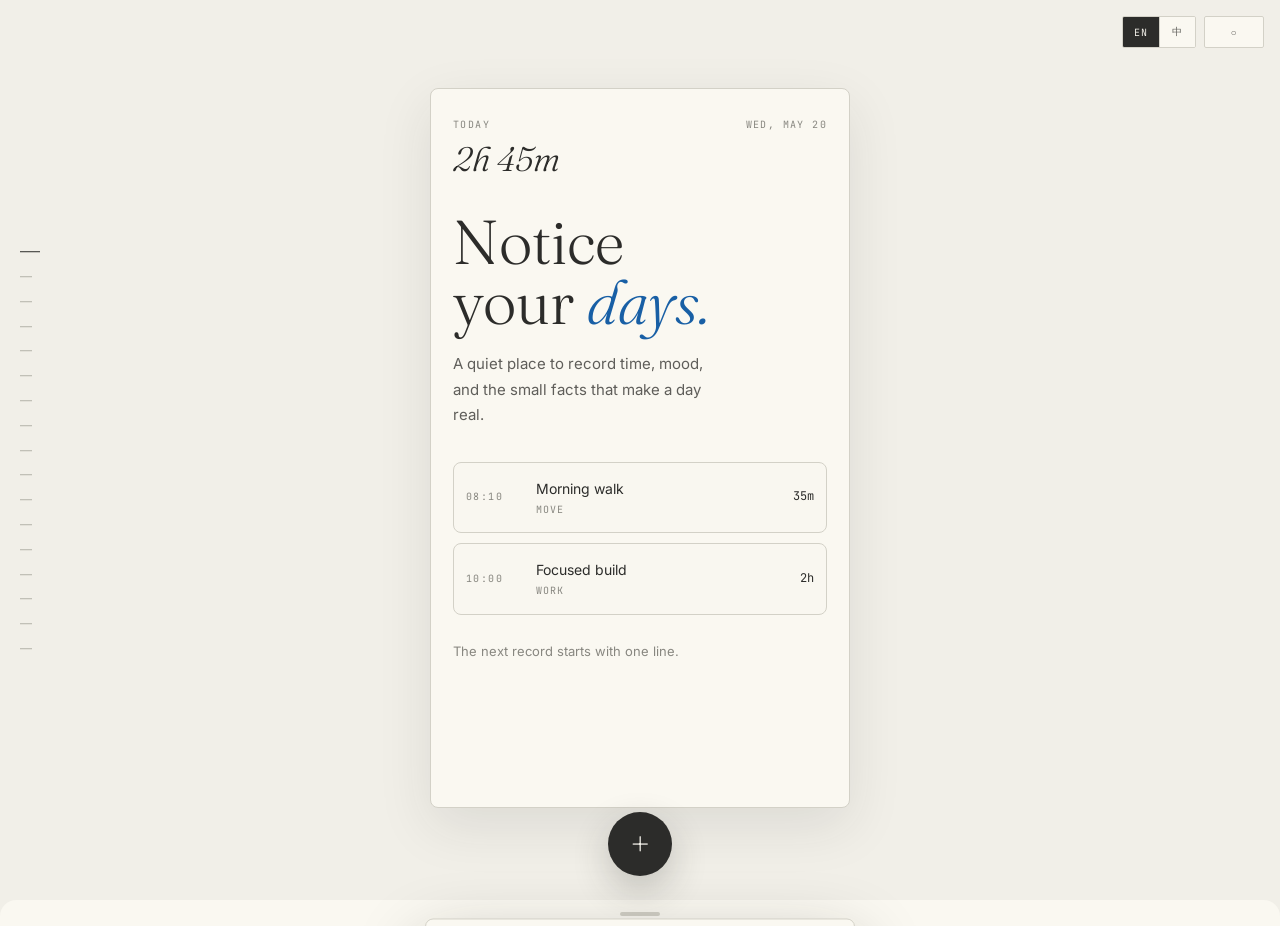
==== commit f569350d: "feat: add mobile hamburger nav with bottom sheet for chronos.html Fixed position button (bottom-righ" ====
--- a/chronos.html
+++ b/chronos.html
@@ -7,6 +7,9 @@
 <link rel="preconnect" href="https://fonts.googleapis.com">
 <link rel="preconnect" href="https://fonts.gstatic.com" crossorigin>
 <link href="https://fonts.googleapis.com/css2?family=Fraunces:ital,opsz,wght@0,9..144,300;0,9..144,400;0,9..144,500;0,9..144,600;1,9..144,300&family=Inter:wght@300;400;500;600&family=JetBrains+Mono:wght@400;500&family=Noto+Serif+SC:wght@300;400;500;600&family=Noto+Sans+SC:wght@300;400;500;600&display=swap" rel="stylesheet">
+<script>
+  try { if (localStorage.getItem('chronos-dark')) document.documentElement.classList.add('dark'); } catch(e) {}
+</script>
 <style>
 :root {
   --bg: #F1EFE8;
@@ -1291,6 +1294,75 @@
 
 @media (max-width: 768px) {
   #section-nav { display: none; }
+  #hamburger-btn { display: flex; align-items: center; justify-content: center; }
+}
+
+/* ============================================================ */
+/* MOBILE HAMBURGER NAV                                          */
+/* ============================================================ */
+
+/* Hamburger button — mobile only */
+#hamburger-btn {
+  display: none;
+  position: fixed;
+  bottom: 20px;
+  right: 20px;
+  z-index: 900;
+  width: 48px;
+  height: 48px;
+  border-radius: 50%;
+  background: var(--accent-blue);
+  color: #fff;
+  border: none;
+  font-size: 20px;
+  cursor: pointer;
+  box-shadow: 0 2px 8px rgba(0,0,0,0.2);
+}
+
+/* Bottom sheet overlay */
+#nav-overlay {
+  display: none;
+  position: fixed;
+  inset: 0;
+  background: rgba(0,0,0,0.4);
+  z-index: 890;
+}
+
+/* Bottom sheet */
+#mobile-nav-sheet {
+  position: fixed;
+  bottom: 0;
+  left: 0;
+  right: 0;
+  z-index: 895;
+  background: var(--paper);
+  border-radius: 16px 16px 0 0;
+  padding: 12px 0 32px;
+  transform: translateY(100%);
+  transition: transform 0.22s ease;
+  max-height: 70vh;
+  overflow-y: auto;
+}
+#mobile-nav-sheet.open {
+  transform: translateY(0);
+}
+#mobile-nav-sheet .sheet-handle {
+  width: 40px; height: 4px;
+  background: var(--rule);
+  border-radius: 2px;
+  margin: 0 auto 12px;
+}
+#mobile-nav-sheet a {
+  display: block;
+  padding: 12px 24px;
+  color: var(--ink);
+  text-decoration: none;
+  font-family: var(--sans);
+  font-size: 14px;
+  border-bottom: 1px solid var(--rule);
+}
+#mobile-nav-sheet a:hover {
+  background: var(--bg-deep);
 }
 
 /* ============================================================ */
@@ -3106,6 +3178,7 @@
 let currentLang = 'en';
 function setLang(lang) {
   currentLang = lang;
+  storageSet('chronos-lang', lang);
   document.documentElement.lang = lang === 'zh' ? 'zh-CN' : 'en';
   document.body.classList.toggle('zh-mode', lang === 'zh');
   document.querySelectorAll('[data-lang]').forEach(btn => btn.classList.toggle('active', btn.dataset.lang === lang));
@@ -3165,7 +3238,7 @@
   if (event.key === 'Escape') closeEntryPanel();
 });
 
-setLang('en');
+setLang(storageGet('chronos-lang') || 'en');
 
 /* ============================================================ */
 /* SECTION INDICATOR                                             */
@@ -3543,5 +3616,56 @@
   });
 })();
 </script>
+
+<!-- Mobile hamburger nav -->
+<button id="hamburger-btn" aria-label="打开导航">☰</button>
+<div id="nav-overlay"></div>
+<div id="mobile-nav-sheet">
+  <div class="sheet-handle"></div>
+</div>
+
+<script>
+(function() {
+  var btn = document.getElementById('hamburger-btn');
+  var overlay = document.getElementById('nav-overlay');
+  var sheet = document.getElementById('mobile-nav-sheet');
+
+  // Clone section nav links into the sheet
+  var navLinks = document.querySelectorAll('#section-nav a');
+  navLinks.forEach(function(link) {
+    var a = document.createElement('a');
+    a.href = link.getAttribute('href');
+    // Extract label text from the span.section-nav-label
+    var labelEl = link.querySelector('.section-nav-label');
+    a.textContent = labelEl ? labelEl.textContent : link.textContent;
+    sheet.appendChild(a);
+  });
+
+  function openSheet() {
+    overlay.style.display = 'block';
+    sheet.classList.add('open');
+  }
+  function closeSheet() {
+    overlay.style.display = 'none';
+    sheet.classList.remove('open');
+  }
+
+  btn.addEventListener('click', openSheet);
+  overlay.addEventListener('click', closeSheet);
+
+  // Close sheet and smooth-scroll on link click
+  sheet.querySelectorAll('a').forEach(function(a) {
+    a.addEventListener('click', function(e) {
+      e.preventDefault();
+      var href = a.getAttribute('href');
+      closeSheet();
+      setTimeout(function() {
+        var target = document.querySelector(href);
+        if (target) target.scrollIntoView({ behavior: 'smooth' });
+      }, 250);
+    });
+  });
+})();
+</script>
 </body>
 </html>
